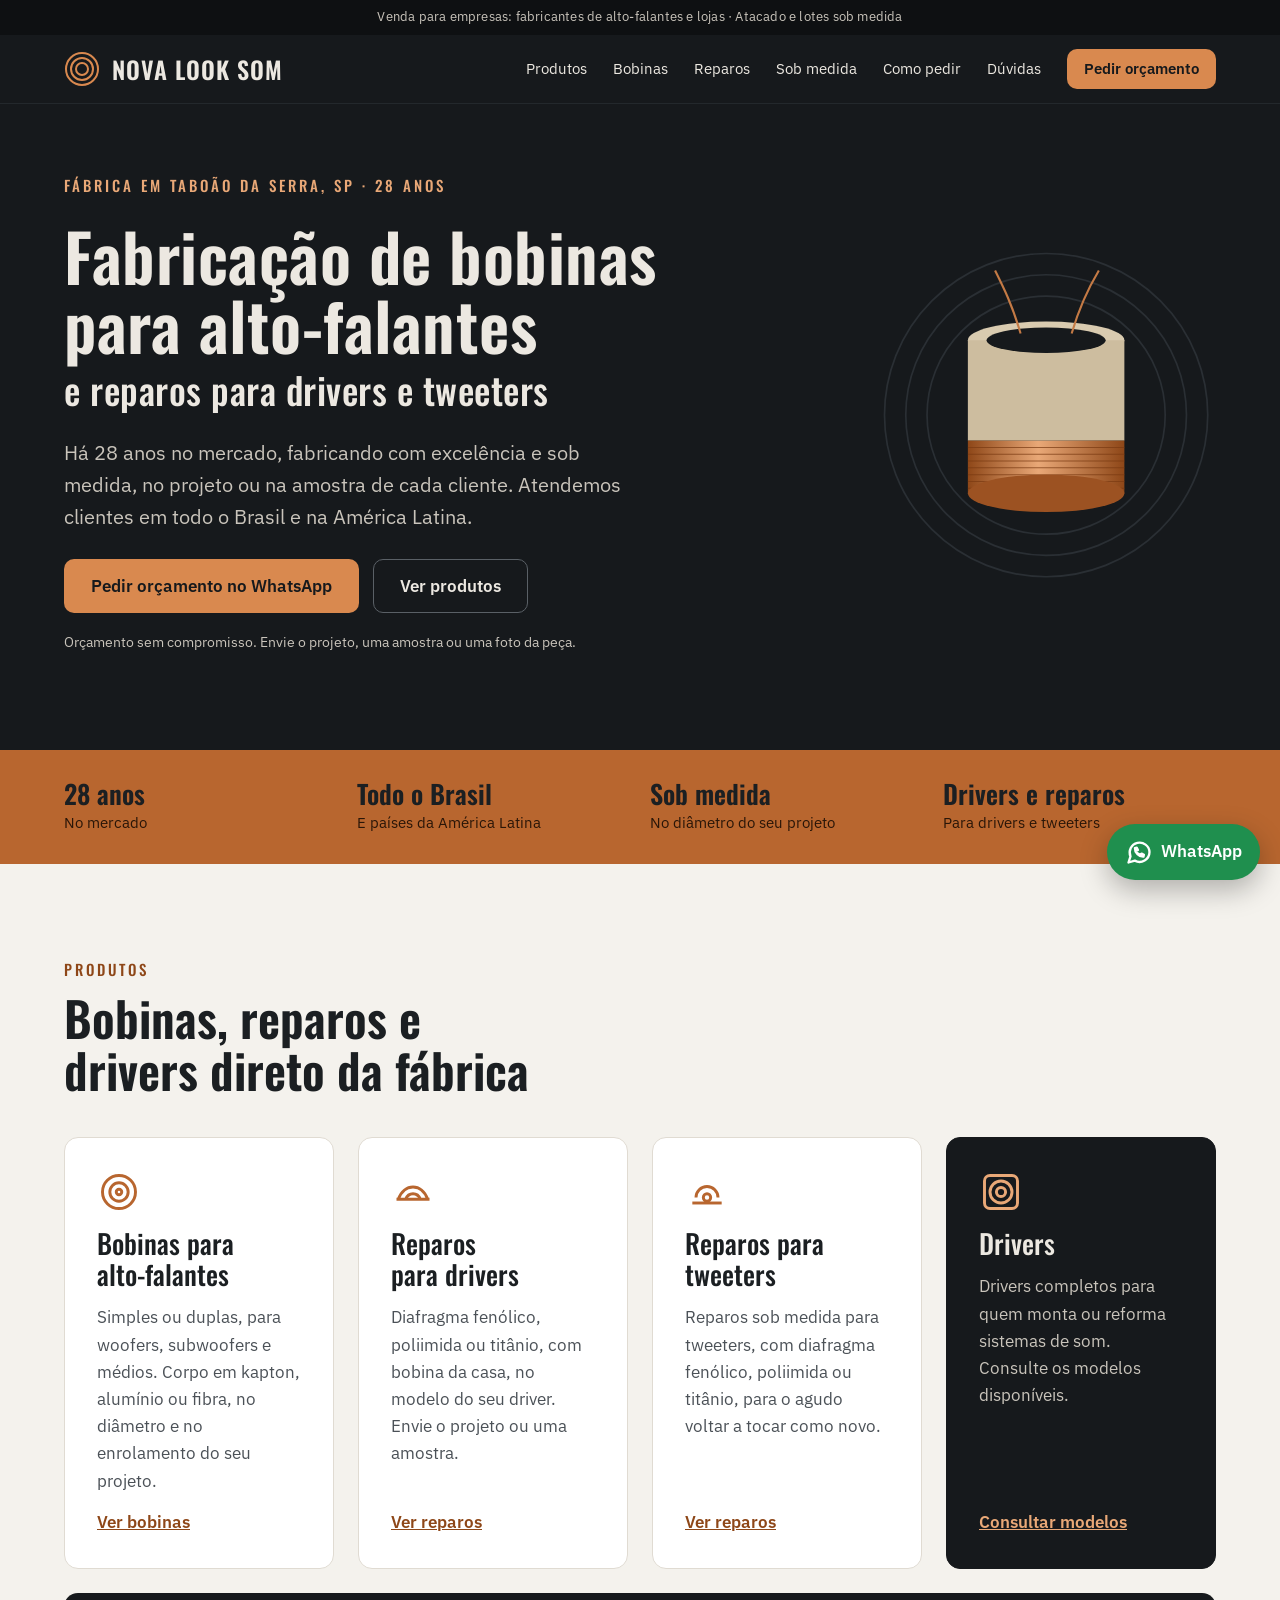
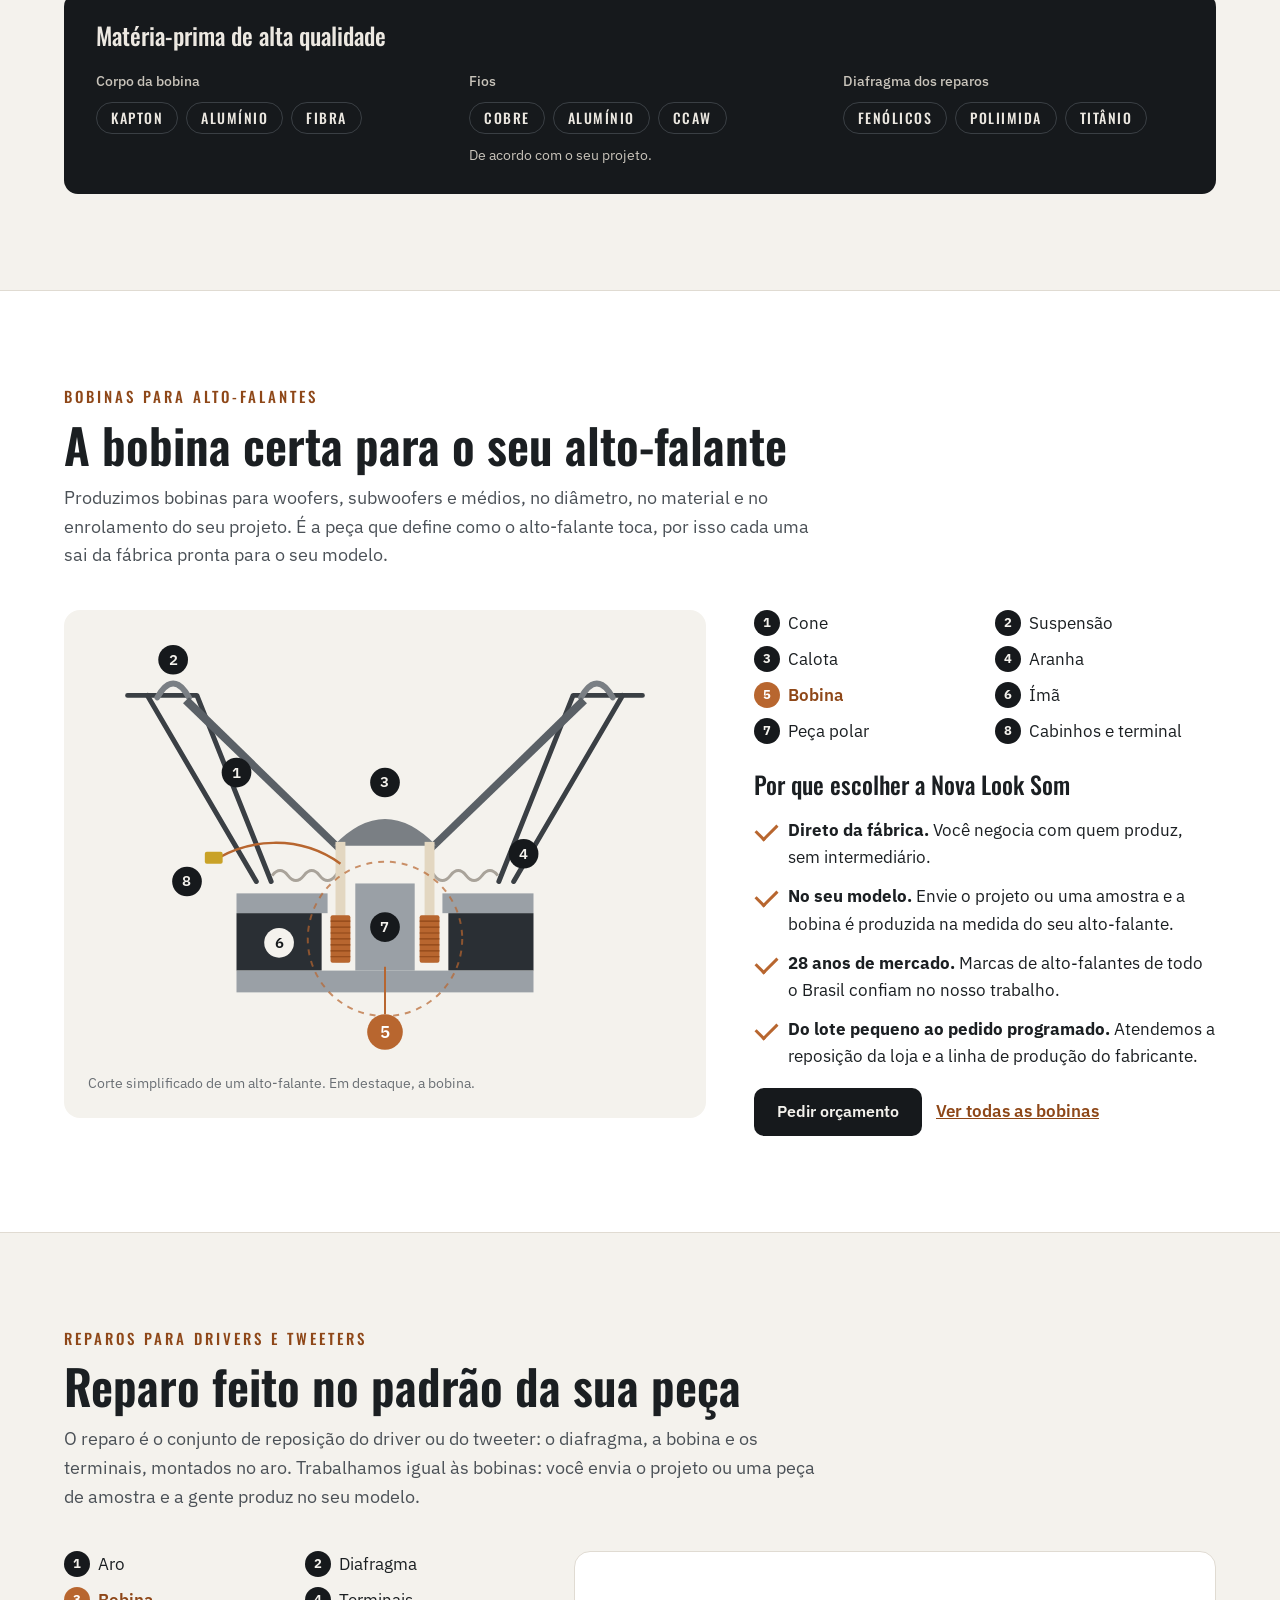
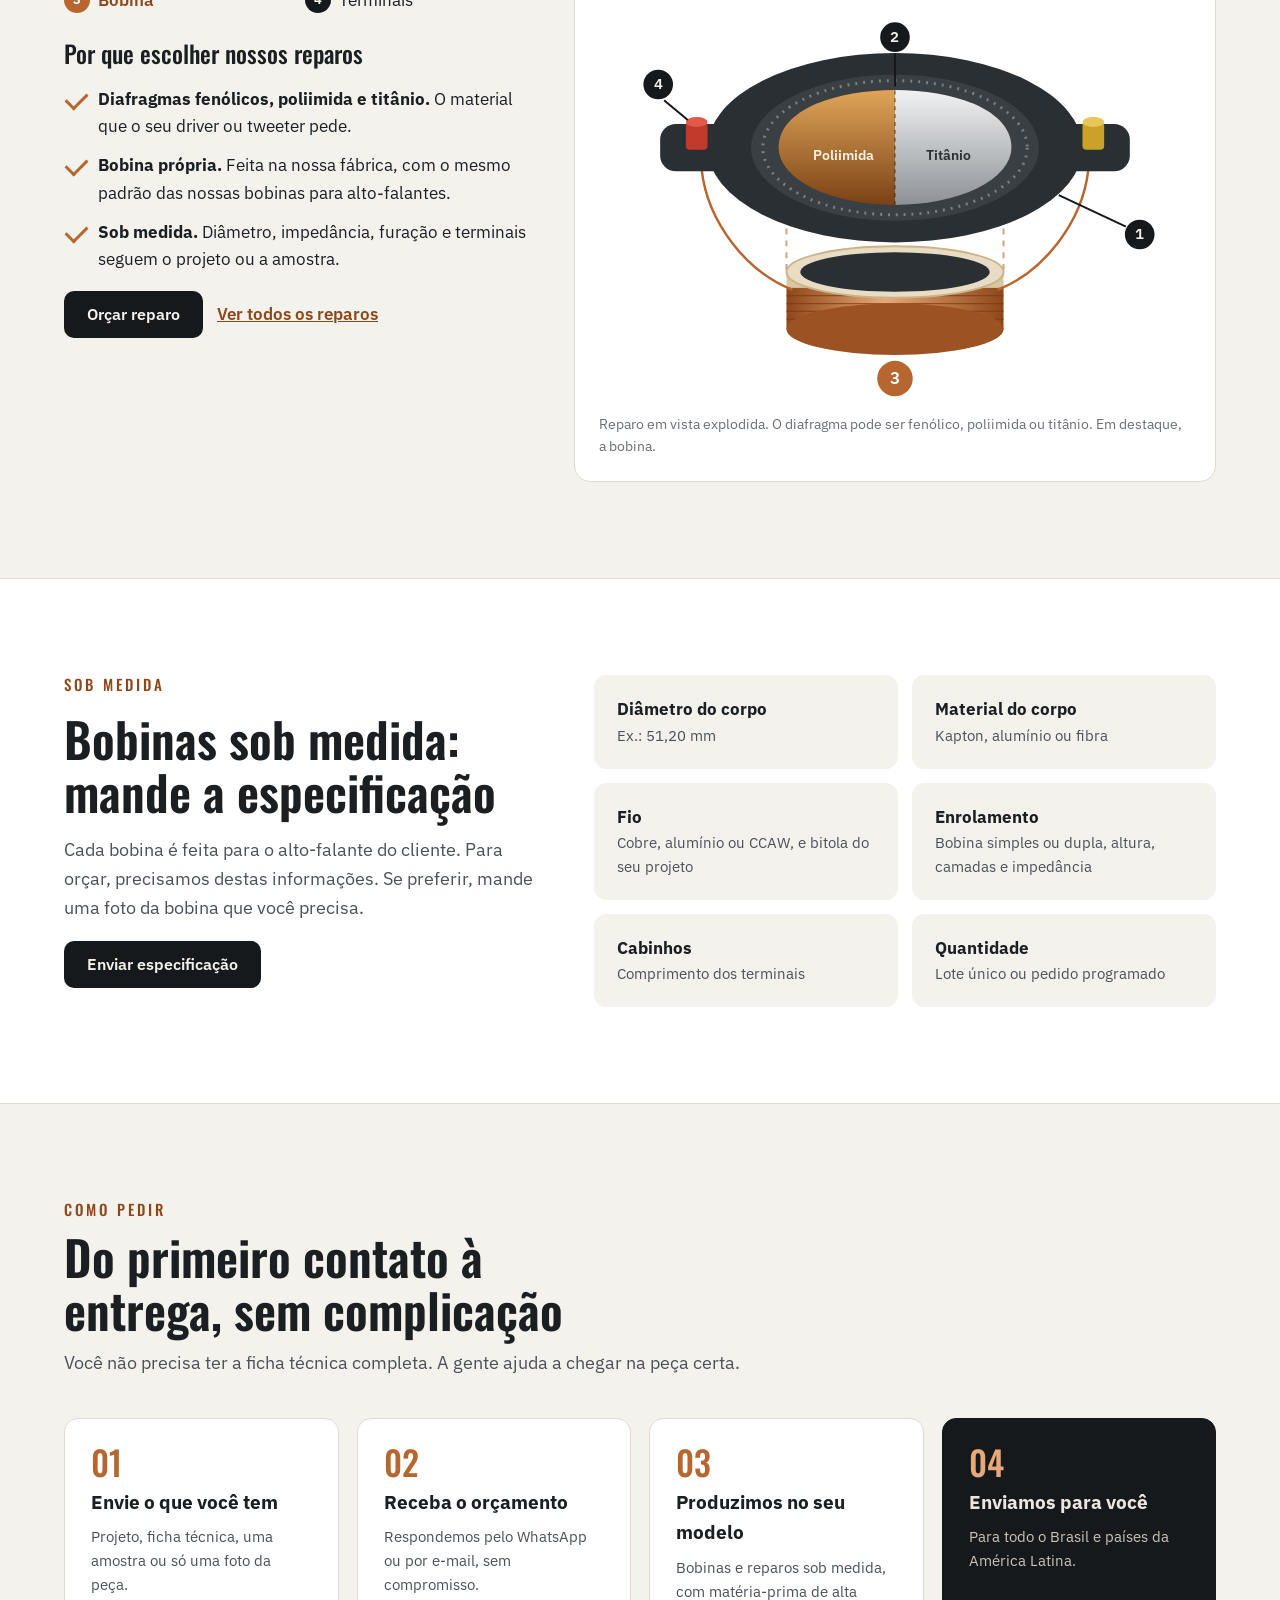
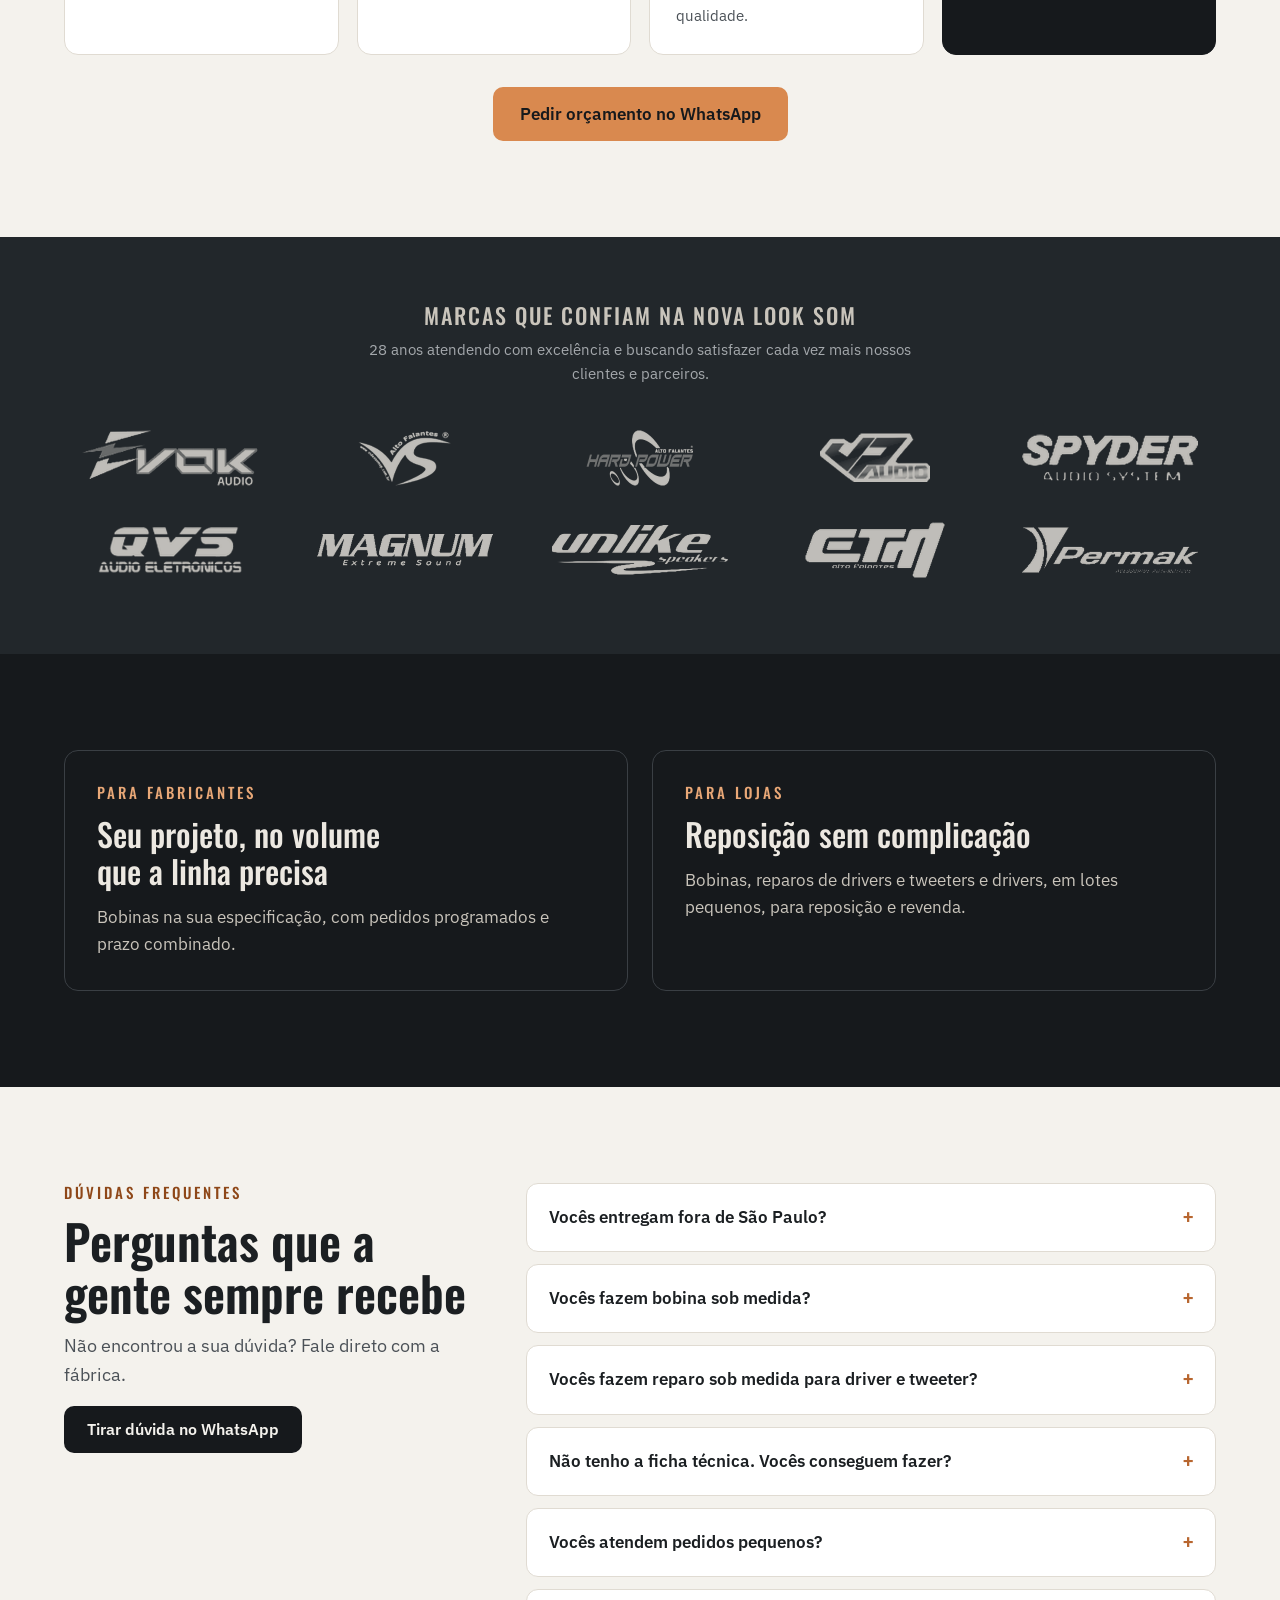
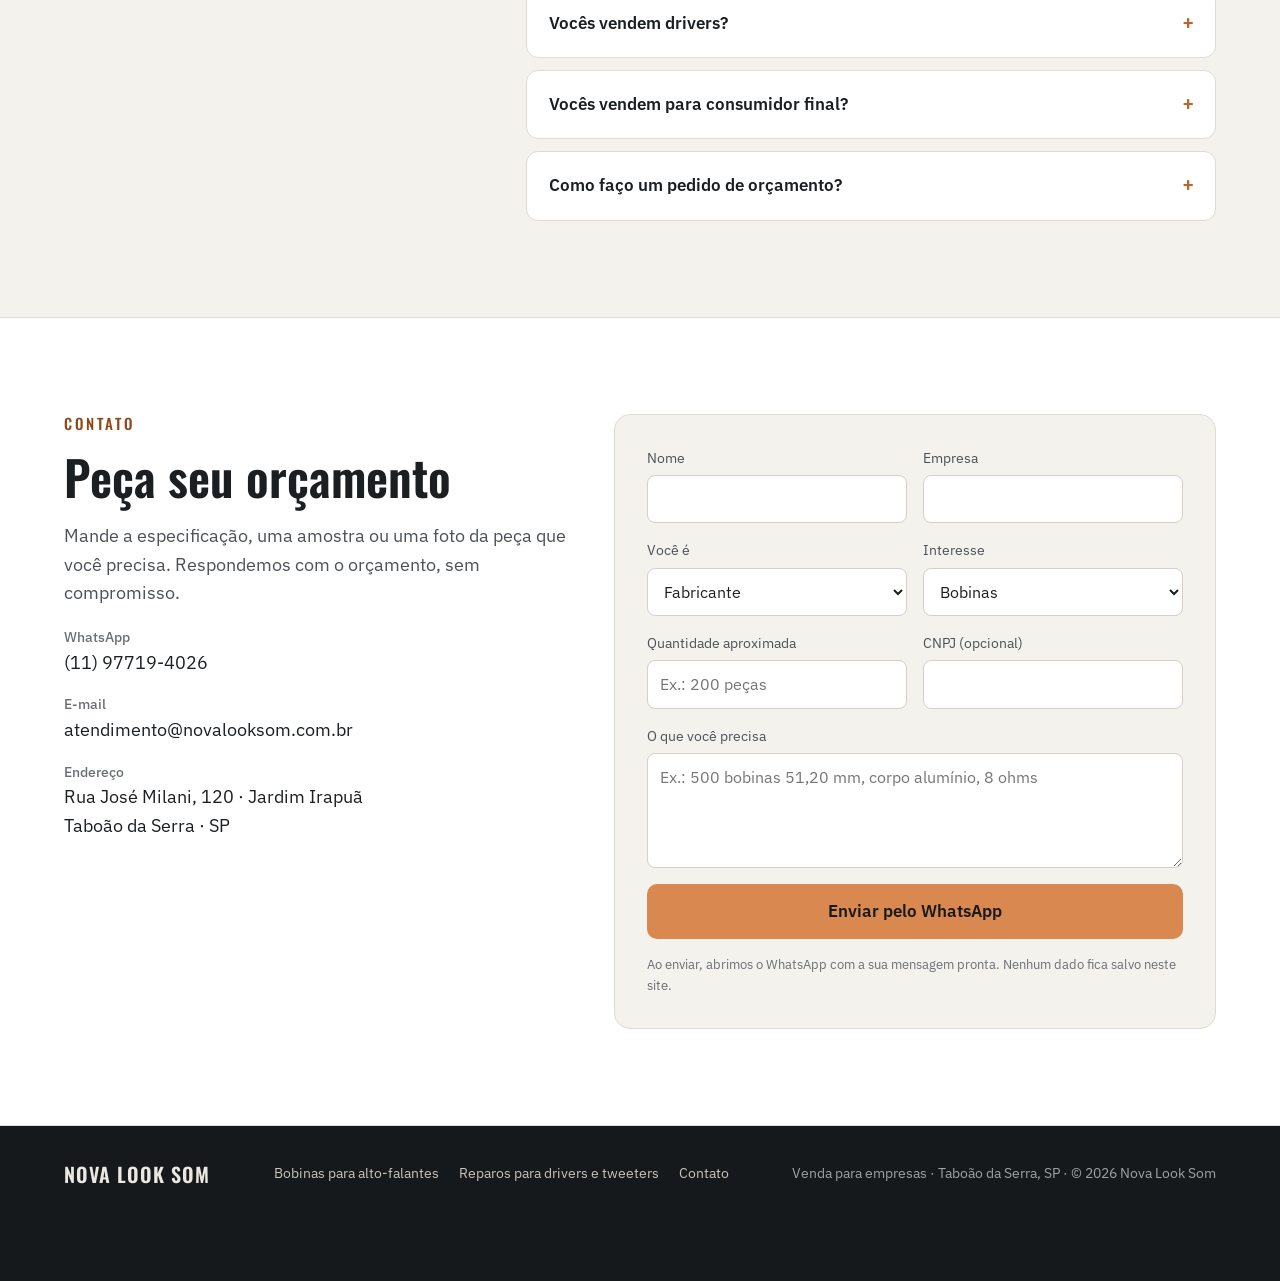
==== index.html @ 96ab33ba "Remove assistências técnicas do público atendido A fábrica vende para fabricantes de alto-falantes e" ====
<!doctype html>
<html lang="pt-BR">
<head>
  <meta charset="utf-8">
  <meta name="viewport" content="width=device-width, initial-scale=1">
  <title>Fábrica de Bobinas para Alto-Falantes e Reparos | Nova Look Som</title>
  <meta name="description" content="Fábrica de bobinas para alto-falantes e reparos para drivers e tweeters. Venda em lote e no atacado para fabricantes e lojas. 28 anos no mercado.">
  <link rel="canonical" href="https://www.novalooksom.com.br/">
  <meta name="theme-color" content="#16191C">

  <!-- Compartilhamento (WhatsApp, Facebook, LinkedIn) -->
  <meta property="og:type" content="website">
  <meta property="og:locale" content="pt_BR">
  <meta property="og:title" content="Fábrica de Bobinas para Alto-Falantes e Reparos | Nova Look Som">
  <meta property="og:description" content="Fábrica de bobinas para alto-falantes e reparos para drivers e tweeters. 28 anos atendendo todo o Brasil e a América Latina.">
  <meta property="og:url" content="https://www.novalooksom.com.br/">

  <link rel="icon" href="favicon.ico" sizes="48x48">
  <link rel="icon" href="assets/img/favicon.svg" type="image/svg+xml">
  <link rel="icon" href="assets/img/favicon-96.png" sizes="96x96" type="image/png">
  <link rel="icon" href="assets/img/favicon-192.png" sizes="192x192" type="image/png">
  <link rel="apple-touch-icon" href="assets/img/apple-touch-icon.png">
  <link rel="preconnect" href="https://fonts.googleapis.com">
  <link rel="preconnect" href="https://fonts.gstatic.com" crossorigin>
  <link rel="stylesheet" href="https://fonts.googleapis.com/css2?family=IBM+Plex+Sans:wght@400;500;600&family=Oswald:wght@500;600&display=swap">
  <link rel="stylesheet" href="assets/css/style.css">

  <!-- Dados da empresa para o Google -->
  <script type="application/ld+json">
  {
    "@context": "https://schema.org",
    "@type": "LocalBusiness",
    "name": "Nova Look Som",
    "description": "Fábrica de bobinas para alto-falantes, reparos para drivers e tweeters e drivers.",
    "url": "https://www.novalooksom.com.br/",
    "logo": "https://www.novalooksom.com.br/assets/img/favicon-512.png",
    "image": "https://www.novalooksom.com.br/assets/img/favicon-512.png",
    "email": "atendimento@novalooksom.com.br",
    "telephone": "+55-11-97719-4026",
    "address": {
      "@type": "PostalAddress",
      "streetAddress": "Rua José Milani, 120 - Jardim Irapuã",
      "addressLocality": "Taboão da Serra",
      "addressRegion": "SP",
      "addressCountry": "BR"
    },
    "areaServed": ["BR", "Latin America"]
  }
  </script>
</head>
<body>

<a class="skip" href="#conteudo">Pular para o conteúdo</a>

<p class="b2b-bar">Venda para empresas<span class="b2b-bar__who">: fabricantes de alto-falantes e lojas</span><span class="b2b-bar__more"> · Atacado e lotes sob medida</span></p>

<header class="topbar">
  <div class="wrap topbar__in">
    <a href="#topo" class="brand" aria-label="Nova Look Som, início">
      <svg width="36" height="36" viewBox="0 0 36 36" aria-hidden="true"><g fill="none" stroke="currentColor" stroke-width="2"><circle cx="18" cy="18" r="16"/><circle cx="18" cy="18" r="11"/><circle cx="18" cy="18" r="6"/></g></svg>
      <span>NOVA LOOK SOM</span>
    </a>
    <button class="menu-btn" aria-expanded="false" aria-controls="menu" aria-label="Abrir menu">
      <svg width="26" height="26" viewBox="0 0 24 24" fill="none" stroke="currentColor" stroke-width="2" stroke-linecap="round" aria-hidden="true"><path d="M4 7h16M4 12h16M4 17h16"/></svg>
    </button>
    <nav id="menu" class="menu" aria-label="Seções do site">
      <a href="#produtos">Produtos</a>
      <a href="bobinas-para-alto-falantes.html">Bobinas</a>
      <a href="reparos-para-drivers-e-tweeters.html">Reparos</a>
      <a href="#sob-medida">Sob medida</a>
      <a href="#como-pedir">Como pedir</a>
      <a href="#perguntas">Dúvidas</a>
      <a href="#contato" class="btn btn--copper btn--sm">Pedir orçamento</a>
    </nav>
  </div>
</header>

<main id="conteudo">

<!-- ===================== TOPO ===================== -->
<section id="topo" class="hero">
  <div class="wrap hero__in">
    <div class="hero__text">
      <p class="eyebrow eyebrow--light">Fábrica em Taboão da Serra, SP · 28 anos</p>
      <h1>Fabricação de bobinas para alto-falantes <span class="h1__sub">e reparos para drivers e tweeters</span></h1>
      <p class="lead">Há 28 anos no mercado, fabricando com excelência e sob medida, no projeto ou na amostra de cada cliente. Atendemos clientes em todo o Brasil e na América Latina.</p>
      <div class="actions">
        <a class="btn btn--copper btn--lg" href="https://wa.me/5511977194026?text=Ol%C3%A1%2C%20vim%20pelo%20site%20e%20gostaria%20de%20um%20or%C3%A7amento." target="_blank" rel="noopener">Pedir orçamento no WhatsApp</a>
        <a class="btn btn--outline btn--lg" href="#produtos">Ver produtos</a>
      </div>
      <p class="hero__note">Orçamento sem compromisso. Envie o projeto, uma amostra ou uma foto da peça.</p>
    </div>
    <div class="hero__art" aria-hidden="true">
      <svg viewBox="0 0 400 400" class="coil-art">
        <defs>
          <linearGradient id="cu" x1="0" x2="1">
            <stop offset="0" stop-color="#8E4718"/><stop offset="0.45" stop-color="#E9A877"/><stop offset="1" stop-color="#8E4718"/>
          </linearGradient>
        </defs>
        <g fill="none" stroke="#2A2F34" stroke-width="2">
          <circle cx="200" cy="200" r="190"/><circle cx="200" cy="200" r="165"/><circle cx="200" cy="200" r="140"/>
        </g>
        <ellipse cx="200" cy="112" rx="92" ry="22" fill="#D9CBB0"/>
        <rect x="108" y="112" width="184" height="118" fill="#CDBD9F"/>
        <rect x="108" y="230" width="184" height="62" fill="url(#cu)"/>
        <g stroke="#7A3A12" stroke-width="1.2" opacity="0.7">
          <path d="M108 238h184M108 246h184M108 254h184M108 262h184M108 270h184M108 278h184M108 286h184"/>
        </g>
        <ellipse cx="200" cy="292" rx="92" ry="22" fill="#9C5222"/>
        <ellipse cx="200" cy="112" rx="70" ry="15" fill="#16191C"/>
        <path d="M170 104 C 160 70, 150 50, 140 30" stroke="#C47A45" stroke-width="2.5" fill="none"/>
        <path d="M230 104 C 240 70, 250 50, 262 30" stroke="#C47A45" stroke-width="2.5" fill="none"/>
      </svg>
    </div>
  </div>
</section>

<!-- ===================== FAIXA ===================== -->
<section class="facts" aria-label="Destaques">
  <div class="wrap facts__in">
    <div><strong>28 anos</strong><span>No mercado</span></div>
    <div><strong>Todo o Brasil</strong><span>E países da América Latina</span></div>
    <div><strong>Sob medida</strong><span>No diâmetro do seu projeto</span></div>
    <div><strong>Drivers e reparos</strong><span>Para drivers e tweeters</span></div>
  </div>
</section>

<!-- ===================== PRODUTOS ===================== -->
<section id="produtos" class="section">
  <div class="wrap">
    <header class="section__head">
      <p class="eyebrow">Produtos</p>
      <h2>Bobinas, reparos e drivers direto da fábrica</h2>
    </header>
    <div class="cards cards--4">
      <article class="card">
        <svg class="card__icon" viewBox="0 0 24 24" aria-hidden="true"><circle cx="12" cy="12" r="9"/><circle cx="12" cy="12" r="5"/><circle cx="12" cy="12" r="1.5"/></svg>
        <h3>Bobinas para alto-falantes</h3>
        <p>Simples ou duplas, para woofers, subwoofers e médios. Corpo em kapton, alumínio ou fibra, no diâmetro e no enrolamento do seu projeto.</p>
        <a class="link-arrow link-arrow--dark" href="bobinas-para-alto-falantes.html">Ver bobinas</a>
      </article>
      <article class="card">
        <svg class="card__icon" viewBox="0 0 24 24" aria-hidden="true"><path d="M4 16c3-9 13-9 16 0"/><path d="M8 16c1.5-4 6.5-4 8 0"/><path d="M3 16h18"/></svg>
        <h3>Reparos para drivers</h3>
        <p>Diafragma fenólico, poliimida ou titânio, com bobina da casa, no modelo do seu driver. Envie o projeto ou uma amostra.</p>
        <a class="link-arrow link-arrow--dark" href="reparos-para-drivers-e-tweeters.html">Ver reparos</a>
      </article>
      <article class="card">
        <svg class="card__icon" viewBox="0 0 24 24" aria-hidden="true"><path d="M6 15a6 6 0 0 1 12 0"/><circle cx="12" cy="15" r="2"/><path d="M4 18h16"/></svg>
        <h3>Reparos para tweeters</h3>
        <p>Reparos sob medida para tweeters, com diafragma fenólico, poliimida ou titânio, para o agudo voltar a tocar como novo.</p>
        <a class="link-arrow link-arrow--dark" href="reparos-para-drivers-e-tweeters.html">Ver reparos</a>
      </article>
      <article class="card card--dark">
        <svg class="card__icon" viewBox="0 0 24 24" aria-hidden="true"><rect x="3" y="3" width="18" height="18" rx="3"/><circle cx="12" cy="12" r="6"/><circle cx="12" cy="12" r="2.5"/></svg>
        <h3>Drivers</h3>
        <p>Drivers completos para quem monta ou reforma sistemas de som. Consulte os modelos disponíveis.</p>
        <a class="link-arrow" href="#contato">Consultar modelos</a>
      </article>
    </div>
    <div class="materials" id="materia-prima">
      <h3 class="materials__title">Matéria-prima de alta qualidade</h3>
      <div class="materials__grid">
        <div>
          <b>Corpo da bobina</b>
          <ul class="chips"><li>Kapton</li><li>Alumínio</li><li>Fibra</li></ul>
        </div>
        <div>
          <b>Fios</b>
          <ul class="chips"><li>Cobre</li><li>Alumínio</li><li>CCAW</li></ul>
          <span>De acordo com o seu projeto.</span>
        </div>
        <div>
          <b>Diafragma dos reparos</b>
          <ul class="chips"><li>Fenólicos</li><li>Poliimida</li><li>Titânio</li></ul>
        </div>
      </div>
    </div>
  </div>
</section>

<!-- ===================== A BOBINA ===================== -->
<section id="bobina" class="section section--white">
  <div class="wrap">
    <header class="section__head">
      <p class="eyebrow">Bobinas para alto-falantes</p>
      <h2>A bobina certa para o seu alto-falante</h2>
      <p class="section__lead">Produzimos bobinas para woofers, subwoofers e médios, no diâmetro, no material e no enrolamento do seu projeto. É a peça que define como o alto-falante toca, por isso cada uma sai da fábrica pronta para o seu modelo.</p>
    </header>
    <div class="split">
      <figure class="cutaway">
        <svg viewBox="0 0 600 430" role="img" aria-label="Corte de um alto-falante com a bobina em destaque, dentro do campo do ímã, presa ao cone e à aranha">
          <g fill="none" stroke="#3A3F44" stroke-width="5" stroke-linejoin="round" stroke-linecap="round">
            <path d="M40 62 L110 62 L185 250"/><path d="M560 62 L490 62 L415 250"/>
            <path d="M60 62 L170 250"/><path d="M540 62 L430 250"/>
          </g>
          <g fill="none" stroke="#7A7F84" stroke-width="6" stroke-linecap="round"><path d="M70 64 Q86 36 102 64"/><path d="M498 64 Q514 36 530 64"/></g>
          <path d="M102 64 L254 212 L254 222 L96 70 Z" fill="#5A6066"/>
          <path d="M498 64 L346 212 L346 222 L504 70 Z" fill="#5A6066"/>
          <path d="M248 214 Q300 160 352 214 Z" fill="#7A7F84"/>
          <g fill="none" stroke="#A9A39A" stroke-width="3"><path d="M186 244 q8 -10 16 0 t16 0 t16 0 t16 0 t4 0"/><path d="M414 244 q-8 -10 -16 0 t-16 0 t-16 0 t-16 0 t-4 0"/></g>
          <rect x="250" y="210" width="10" height="122" fill="#E3D7C1"/><rect x="340" y="210" width="10" height="122" fill="#E3D7C1"/>
          <rect x="245" y="284" width="20" height="48" rx="2" fill="#B8662F"/><rect x="335" y="284" width="20" height="48" rx="2" fill="#B8662F"/>
          <g stroke="#8E4718" stroke-width="1.2"><path d="M245 290h20M245 296h20M245 302h20M245 308h20M245 314h20M245 320h20M245 326h20"/><path d="M335 290h20M335 296h20M335 302h20M335 308h20M335 314h20M335 320h20M335 326h20"/></g>
          <rect x="150" y="262" width="92" height="20" fill="#9AA0A6"/><rect x="358" y="262" width="92" height="20" fill="#9AA0A6"/>
          <rect x="150" y="282" width="86" height="58" fill="#2A2F34"/><rect x="364" y="282" width="86" height="58" fill="#2A2F34"/>
          <rect x="150" y="340" width="300" height="22" fill="#9AA0A6"/>
          <rect x="270" y="252" width="60" height="88" fill="#9AA0A6"/>
          <path d="M255 232 C 210 200, 160 210, 132 226" fill="none" stroke="#B8662F" stroke-width="2.5"/>
          <rect x="118" y="220" width="18" height="12" rx="2" fill="#C9A227"/>
          <circle cx="300" cy="308" r="78" fill="none" stroke="#B8662F" stroke-width="2" stroke-dasharray="6 6" opacity="0.7"/>
          <g font-family="IBM Plex Sans, sans-serif" font-size="15" font-weight="600" text-anchor="middle">
            <circle cx="150" cy="140" r="15" fill="#16191C"/><text x="150" y="145" fill="#F4F2ED">1</text>
            <circle cx="86" cy="26" r="15" fill="#16191C"/><text x="86" y="31" fill="#F4F2ED">2</text>
            <circle cx="300" cy="150" r="15" fill="#16191C"/><text x="300" y="155" fill="#F4F2ED">3</text>
            <circle cx="440" cy="222" r="15" fill="#16191C"/><text x="440" y="227" fill="#F4F2ED">4</text>
            <circle cx="300" cy="402" r="18" fill="#B8662F"/><text x="300" y="408" fill="#FFFFFF" font-size="17">5</text>
            <circle cx="193" cy="312" r="15" fill="#F4F2ED"/><text x="193" y="317" fill="#16191C">6</text>
            <circle cx="300" cy="296" r="15" fill="#16191C"/><text x="300" y="301" fill="#F4F2ED">7</text>
            <circle cx="100" cy="250" r="15" fill="#16191C"/><text x="100" y="255" fill="#F4F2ED">8</text>
          </g>
          <path d="M300 384 L300 336" stroke="#B8662F" stroke-width="2"/>
        </svg>
        <figcaption>Corte simplificado de um alto-falante. Em destaque, a bobina.</figcaption>
      </figure>
      <div class="split__text">
        <ol class="parts">
          <li><b>1</b> Cone</li>
          <li><b>2</b> Suspensão</li>
          <li><b>3</b> Calota</li>
          <li><b>4</b> Aranha</li>
          <li class="parts__hl"><b>5</b> Bobina</li>
          <li><b>6</b> Ímã</li>
          <li><b>7</b> Peça polar</li>
          <li><b>8</b> Cabinhos e terminal</li>
        </ol>
        <h3 class="h-sub">Por que escolher a Nova Look Som</h3>
        <ul class="checks">
          <li><b>Direto da fábrica.</b> Você negocia com quem produz, sem intermediário.</li>
          <li><b>No seu modelo.</b> Envie o projeto ou uma amostra e a bobina é produzida na medida do seu alto-falante.</li>
          <li><b>28 anos de mercado.</b> Marcas de alto-falantes de todo o Brasil confiam no nosso trabalho.</li>
          <li><b>Do lote pequeno ao pedido programado.</b> Atendemos a reposição da loja e a linha de produção do fabricante.</li>
        </ul>
        <div class="actions">
          <a class="btn btn--dark" href="#contato">Pedir orçamento</a>
          <a class="link-arrow link-arrow--dark link-arrow--inline" href="bobinas-para-alto-falantes.html">Ver todas as bobinas</a>
        </div>
      </div>
    </div>
  </div>
</section>

<!-- ===================== REPAROS ===================== -->
<section id="reparos" class="section">
  <div class="wrap">
    <header class="section__head">
      <p class="eyebrow">Reparos para drivers e tweeters</p>
      <h2>Reparo feito no padrão da sua peça</h2>
      <p class="section__lead">O reparo é o conjunto de reposição do driver ou do tweeter: o diafragma, a bobina e os terminais, montados no aro. Trabalhamos igual às bobinas: você envia o projeto ou uma peça de amostra e a gente produz no seu modelo.</p>
    </header>
    <div class="split">
      <div class="split__text">
        <ol class="parts">
          <li><b>1</b> Aro</li>
          <li><b>2</b> Diafragma</li>
          <li class="parts__hl"><b>3</b> Bobina</li>
          <li><b>4</b> Terminais</li>
        </ol>
        <h3 class="h-sub">Por que escolher nossos reparos</h3>
        <ul class="checks">
          <li><b>Diafragmas fenólicos, poliimida e titânio.</b> O material que o seu driver ou tweeter pede.</li>
          <li><b>Bobina própria.</b> Feita na nossa fábrica, com o mesmo padrão das nossas bobinas para alto-falantes.</li>
          <li><b>Sob medida.</b> Diâmetro, impedância, furação e terminais seguem o projeto ou a amostra.</li>
        </ul>
        <div class="actions">
          <a class="btn btn--dark" href="#contato">Orçar reparo</a>
          <a class="link-arrow link-arrow--dark link-arrow--inline" href="reparos-para-drivers-e-tweeters.html">Ver todos os reparos</a>
        </div>
      </div>
      <figure class="cutaway">
        <svg viewBox="0 0 600 430" role="img" aria-label="Reparo de driver em vista explodida: aro com terminais, diafragma em poliimida ou titânio e a bobina que vai embaixo">
          <defs>
            <linearGradient id="kap" x1="0" y1="0" x2="0" y2="1"><stop offset="0" stop-color="#E0A55A"/><stop offset="1" stop-color="#7A4215"/></linearGradient>
            <linearGradient id="tit" x1="0" y1="0" x2="0" y2="1"><stop offset="0" stop-color="#F1F2F3"/><stop offset="1" stop-color="#8C9196"/></linearGradient>
            <linearGradient id="cu2" x1="0" x2="1"><stop offset="0" stop-color="#8E4718"/><stop offset="0.45" stop-color="#E9A877"/><stop offset="1" stop-color="#8E4718"/></linearGradient>
            <clipPath id="esq"><rect x="0" y="0" width="300" height="430"/></clipPath>
            <clipPath id="dir"><rect x="300" y="0" width="300" height="430"/></clipPath>
          </defs>
          <!-- guias de montagem -->
          <g stroke="#B8662F" stroke-width="2" stroke-dasharray="6 6" opacity="0.6"><path d="M190 196 V300"/><path d="M410 196 V300"/></g>
          <!-- bobina (embaixo) -->
          <rect x="190" y="300" width="220" height="16" fill="#D9C7A0"/>
          <rect x="190" y="316" width="220" height="42" fill="url(#cu2)"/>
          <g stroke="#7A3A12" stroke-width="1.2" opacity="0.7"><path d="M190 324h220M190 332h220M190 340h220M190 348h220"/></g>
          <ellipse cx="300" cy="358" rx="110" ry="26" fill="#9C5222"/>
          <ellipse cx="300" cy="300" rx="110" ry="26" fill="#E8DCC4" stroke="#C9B48A" stroke-width="2"/>
          <ellipse cx="300" cy="300" rx="96" ry="20" fill="#2A2F34"/>
          <!-- cabinhos ate os terminais -->
          <path d="M196 318 C150 300, 110 250, 104 196" fill="none" stroke="#B8662F" stroke-width="2.5"/>
          <path d="M404 318 C450 300, 490 250, 496 196" fill="none" stroke="#B8662F" stroke-width="2.5"/>
          <!-- aro com orelhas -->
          <rect x="62" y="150" width="96" height="48" rx="16" fill="#2A2F34"/>
          <rect x="442" y="150" width="96" height="48" rx="16" fill="#2A2F34"/>
          <ellipse cx="300" cy="174" rx="190" ry="96" fill="#2A2F34"/>
          <ellipse cx="300" cy="174" rx="146" ry="74" fill="#3A3F44"/>
          <ellipse cx="300" cy="174" rx="134" ry="68" fill="none" stroke="#7A7F84" stroke-width="3" stroke-dasharray="2 6"/>
          <!-- terminais -->
          <rect x="88" y="148" width="22" height="28" rx="4" fill="#C0392B"/><ellipse cx="99" cy="148" rx="11" ry="5" fill="#E05A4A"/>
          <rect x="490" y="148" width="22" height="28" rx="4" fill="#C9A227"/><ellipse cx="501" cy="148" rx="11" ry="5" fill="#E8C75A"/>
          <!-- diafragma: metade poliimida, metade titanio -->
          <g clip-path="url(#esq)"><path d="M182 174 C182 96, 418 96, 418 174 A118 58 0 0 1 182 174 Z" fill="url(#kap)"/></g>
          <g clip-path="url(#dir)"><path d="M182 174 C182 96, 418 96, 418 174 A118 58 0 0 1 182 174 Z" fill="url(#tit)"/></g>
          <path d="M300 116 V232" stroke="#16191C" stroke-width="1.5" stroke-dasharray="4 4" opacity="0.5"/>
          <g font-family="IBM Plex Sans, sans-serif" font-size="14" font-weight="600" text-anchor="middle">
            <text x="248" y="186" fill="#FFF4E6">Poliimida</text>
            <text x="354" y="186" fill="#2A2F34">Titânio</text>
          </g>
          <g font-family="IBM Plex Sans, sans-serif" font-size="15" font-weight="600" text-anchor="middle">
            <circle cx="300" cy="62" r="15" fill="#16191C"/><text x="300" y="67" fill="#F4F2ED">2</text>
            <circle cx="548" cy="262" r="15" fill="#16191C"/><text x="548" y="267" fill="#F4F2ED">1</text>
            <circle cx="60" cy="110" r="15" fill="#16191C"/><text x="60" y="115" fill="#F4F2ED">4</text>
            <circle cx="300" cy="408" r="18" fill="#B8662F"/><text x="300" y="414" fill="#FFFFFF" font-size="17">3</text>
          </g>
          <path d="M300 78 V112" stroke="#16191C" stroke-width="2"/>
          <path d="M534 254 L466 222" stroke="#16191C" stroke-width="2"/>
          <path d="M66 126 L90 146" stroke="#16191C" stroke-width="2"/>
        </svg>
        <figcaption>Reparo em vista explodida. O diafragma pode ser fenólico, poliimida ou titânio. Em destaque, a bobina.</figcaption>
      </figure>
    </div>
  </div>
</section>

<!-- ===================== SOB MEDIDA ===================== -->
<section id="sob-medida" class="section section--white">
  <div class="wrap split split--top">
    <div class="split__text">
      <p class="eyebrow">Sob medida</p>
      <h2>Bobinas sob medida: mande a especificação</h2>
      <p class="section__lead">Cada bobina é feita para o alto-falante do cliente. Para orçar, precisamos destas informações. Se preferir, mande uma foto da bobina que você precisa.</p>
      <a class="btn btn--dark" href="#contato">Enviar especificação</a>
    </div>
    <div class="specs">
      <div><b>Diâmetro do corpo</b><span>Ex.: 51,20 mm</span></div>
      <div><b>Material do corpo</b><span>Kapton, alumínio ou fibra</span></div>
      <div><b>Fio</b><span>Cobre, alumínio ou CCAW, e bitola do seu projeto</span></div>
      <div><b>Enrolamento</b><span>Bobina simples ou dupla, altura, camadas e impedância</span></div>
      <div><b>Cabinhos</b><span>Comprimento dos terminais</span></div>
      <div><b>Quantidade</b><span>Lote único ou pedido programado</span></div>
    </div>
  </div>
</section>

<!-- ===================== COMO PEDIR ===================== -->
<section id="como-pedir" class="section">
  <div class="wrap">
    <header class="section__head">
      <p class="eyebrow">Como pedir</p>
      <h2>Do primeiro contato à entrega, sem complicação</h2>
      <p class="section__lead">Você não precisa ter a ficha técnica completa. A gente ajuda a chegar na peça certa.</p>
    </header>
    <ol class="steps">
      <li><span class="steps__n">01</span><b>Envie o que você tem</b><span>Projeto, ficha técnica, uma amostra ou só uma foto da peça.</span></li>
      <li><span class="steps__n">02</span><b>Receba o orçamento</b><span>Respondemos pelo WhatsApp ou por e-mail, sem compromisso.</span></li>
      <li><span class="steps__n">03</span><b>Produzimos no seu modelo</b><span>Bobinas e reparos sob medida, com matéria-prima de alta qualidade.</span></li>
      <li class="steps__hl"><span class="steps__n">04</span><b>Enviamos para você</b><span>Para todo o Brasil e países da América Latina.</span></li>
    </ol>
    <div class="steps__cta">
      <a class="btn btn--copper btn--lg" href="https://wa.me/5511977194026?text=Ol%C3%A1%2C%20vim%20pelo%20site%20e%20gostaria%20de%20um%20or%C3%A7amento." target="_blank" rel="noopener">Pedir orçamento no WhatsApp</a>
    </div>
  </div>
</section>

<!-- ===================== CLIENTES ===================== -->
<section class="clients" aria-labelledby="clientes-titulo">
  <div class="wrap">
    <h2 id="clientes-titulo" class="clients__title">Marcas que confiam na Nova Look Som</h2>
    <p class="clients__lead">28 anos atendendo com excelência e buscando satisfazer cada vez mais nossos clientes e parceiros.</p>
    <ul class="clients__grid">
      <li><img src="assets/img/clientes/evok-audio.png" alt="Evok Audio" width="200" height="80" loading="lazy"></li>
      <li><img src="assets/img/clientes/vs-alto-falantes.png" alt="VS Alto Falantes" width="200" height="80" loading="lazy"></li>
      <li><img src="assets/img/clientes/hard-power.png" alt="Hard Power Alto Falantes" width="200" height="80" loading="lazy"></li>
      <li><img src="assets/img/clientes/jp-audio.png" alt="JP Audio" width="200" height="80" loading="lazy"></li>
      <li><img src="assets/img/clientes/spyder-audio-system.png" alt="Spyder Audio System" width="200" height="80" loading="lazy"></li>
      <li><img src="assets/img/clientes/qvs-audio.png" alt="QVS Áudio Eletrônicos" width="200" height="80" loading="lazy"></li>
      <li><img src="assets/img/clientes/magnum-extreme-sound.png" alt="Magnum Extreme Sound" width="200" height="80" loading="lazy"></li>
      <li><img src="assets/img/clientes/unlike-speakers.png" alt="Unlike Speakers" width="200" height="80" loading="lazy"></li>
      <li><img src="assets/img/clientes/etm-alto-falantes.png" alt="ETM Alto Falantes" width="200" height="80" loading="lazy"></li>
      <li><img src="assets/img/clientes/permak.png" alt="Permak Acessórios Automotivos" width="200" height="80" loading="lazy"></li>
    </ul>
  </div>
</section>

<!-- ===================== PARA QUEM ===================== -->
<section class="section section--dark" aria-label="Para quem">
  <div class="wrap cards cards--2">
    <div class="card card--line">
      <p class="eyebrow eyebrow--light">Para fabricantes</p>
      <h3>Seu projeto, no volume que a linha precisa</h3>
      <p>Bobinas na sua especificação, com pedidos programados e prazo combinado.</p>
    </div>
    <div class="card card--line">
      <p class="eyebrow eyebrow--light">Para lojas</p>
      <h3>Reposição sem complicação</h3>
      <p>Bobinas, reparos de drivers e tweeters e drivers, em lotes pequenos, para reposição e revenda.</p>
    </div>
  </div>
</section>

<!-- ===================== PERGUNTAS ===================== -->
<section id="perguntas" class="section">
  <div class="wrap faq">
    <header class="section__head faq__head">
      <p class="eyebrow">Dúvidas frequentes</p>
      <h2>Perguntas que a gente sempre recebe</h2>
      <p class="section__lead">Não encontrou a sua dúvida? Fale direto com a fábrica.</p>
      <a class="btn btn--dark" href="https://wa.me/5511977194026?text=Ol%C3%A1%2C%20vim%20pelo%20site%20e%20tenho%20uma%20d%C3%BAvida." target="_blank" rel="noopener">Tirar dúvida no WhatsApp</a>
    </header>
    <div class="faq__list">
      <details>
        <summary>Vocês entregam fora de São Paulo?</summary>
        <p>Sim. Atendemos clientes em todos os estados do Brasil e em alguns países da América Latina.</p>
      </details>
      <details>
        <summary>Vocês fazem bobina sob medida?</summary>
        <p>Sim, é o nosso trabalho principal. Envie o diâmetro, o material do corpo, o fio e a bitola, os dados do enrolamento e a quantidade. Se não tiver tudo, mande uma foto da bobina e a gente ajuda.</p>
      </details>
      <details>
        <summary>Vocês fazem reparo sob medida para driver e tweeter?</summary>
        <p>Sim. Fazemos reparos com diafragma fenólico, poliimida ou titânio, no modelo da sua peça. Envie o projeto ou uma amostra, a impedância e a quantidade.</p>
      </details>
      <details>
        <summary>Não tenho a ficha técnica. Vocês conseguem fazer?</summary>
        <p>Sim. Envie uma amostra ou uma foto da peça e a gente ajuda a chegar no modelo certo.</p>
      </details>
      <details>
        <summary>Vocês atendem pedidos pequenos?</summary>
        <p>Sim. Atendemos desde lotes pequenos, para a reposição de lojas, até pedidos programados para fabricantes.</p>
      </details>
      <details>
        <summary>Vocês vendem drivers?</summary>
        <p>Sim. Fale com a gente para consultar os modelos disponíveis.</p>
      </details>
      <details>
        <summary>Vocês vendem para consumidor final?</summary>
        <p>Não. A Nova Look Som vende para empresas: fabricantes de alto-falantes e lojas. Se você precisa consertar o seu som, procure uma loja de som da sua região.</p>
      </details>
      <details>
        <summary>Como faço um pedido de orçamento?</summary>
        <p>Pelo WhatsApp (11) 97719-4026, pelo e-mail atendimento@novalooksom.com.br ou pelo formulário abaixo.</p>
      </details>
    </div>
  </div>
</section>

<!-- ===================== CONTATO ===================== -->
<section id="contato" class="section section--white">
  <div class="wrap split split--top">
    <div class="split__text">
      <p class="eyebrow">Contato</p>
      <h2>Peça seu orçamento</h2>
      <p class="section__lead">Mande a especificação, uma amostra ou uma foto da peça que você precisa. Respondemos com o orçamento, sem compromisso.</p>
      <ul class="contact">
        <li><b>WhatsApp</b><a href="https://wa.me/5511977194026" target="_blank" rel="noopener">(11) 97719-4026</a></li>
        <li><b>E-mail</b><a href="mailto:atendimento@novalooksom.com.br">atendimento@novalooksom.com.br</a></li>
        <li><b>Endereço</b><a href="https://www.google.com/maps/search/?api=1&amp;query=Rua+Jos%C3%A9+Milani%2C+120+-+Jardim+Irapu%C3%A3%2C+Tabo%C3%A3o+da+Serra+-+SP" target="_blank" rel="noopener">Rua José Milani, 120 · Jardim Irapuã<br>Taboão da Serra · SP</a></li>
      </ul>
    </div>
    <form id="orcamento" class="form" novalidate>
      <div class="form__grid">
        <label>Nome<input id="f-nome" name="nome" type="text" autocomplete="name" required></label>
        <label>Empresa<input id="f-empresa" name="empresa" type="text" autocomplete="organization"></label>
        <label>Você é
          <select id="f-tipo" name="tipo">
            <option>Fabricante</option><option>Loja</option><option>Outro</option>
          </select>
        </label>
        <label>Interesse
          <select id="f-interesse" name="interesse">
            <option>Bobinas</option><option>Reparos para drivers</option><option>Reparos para tweeters</option><option>Drivers</option>
          </select>
        </label>
        <label>Quantidade aproximada<input id="f-qtd" name="quantidade" type="text" placeholder="Ex.: 200 peças"></label>
        <label>CNPJ (opcional)<input id="f-cnpj" name="cnpj" type="text" inputmode="numeric"></label>
      </div>
      <label>O que você precisa
        <textarea id="f-msg" name="mensagem" rows="4" placeholder="Ex.: 500 bobinas 51,20 mm, corpo alumínio, 8 ohms" required></textarea>
      </label>
      <p class="form__err" id="f-err" role="alert" hidden>Preencha seu nome e o que você precisa.</p>
      <button type="submit" class="btn btn--copper btn--lg">Enviar pelo WhatsApp</button>
      <p class="form__note">Ao enviar, abrimos o WhatsApp com a sua mensagem pronta. Nenhum dado fica salvo neste site.</p>
    </form>
  </div>
</section>

</main>

<footer class="footer">
  <div class="wrap footer__in">
    <span class="footer__brand">NOVA LOOK SOM</span>
    <nav class="footer__nav" aria-label="Páginas do site">
      <a href="bobinas-para-alto-falantes.html">Bobinas para alto-falantes</a>
      <a href="reparos-para-drivers-e-tweeters.html">Reparos para drivers e tweeters</a>
      <a href="#contato">Contato</a>
    </nav>
    <span>Venda para empresas · Taboão da Serra, SP · © <span id="ano">2026</span> Nova Look Som</span>
  </div>
</footer>

<a class="wa-float" href="https://wa.me/5511977194026?text=Ol%C3%A1%2C%20vim%20pelo%20site." target="_blank" rel="noopener" aria-label="Conversar no WhatsApp">
  <svg width="28" height="28" viewBox="0 0 24 24" fill="none" stroke="currentColor" stroke-width="2" stroke-linecap="round" stroke-linejoin="round" aria-hidden="true"><path d="M21 12a8.5 8.5 0 0 1-12.6 7.4L3 21l1.7-5.2A8.5 8.5 0 1 1 21 12z"/><path d="M9 10.5c.5 2 2 3.5 4 4l1.2-1.1 2 1-.4 1.6c-3.7.2-7.5-3.5-7.3-7.3l1.6-.4 1 2z"/></svg>
  <span>WhatsApp</span>
</a>

<script src="assets/js/main.js"></script>
</body>
</html>
---- assets/css/style.css ----
/* =========================================================
   Nova Look Som — site institucional
   Cores: grafite + cobre (mesma identidade dos sistemas)
   ========================================================= */
:root {
  --graphite: #16191C;
  --graphite-2: #22272B;
  --line-dark: #3A3F44;
  --ground: #F4F2ED;
  --white: #FFFFFF;
  --ink: #1B1F22;
  --ink-2: #4B5157;
  --ink-3: #6A6F74;
  --line: #E0DBD2;
  --copper: #B8662F;
  --copper-light: #E9A877;
  --copper-dark: #8E4718;
  --on-dark: #ECE8E1;
  --on-dark-2: #C9C4BB;
  --display: "Oswald", "Arial Narrow", sans-serif;
  --body: "IBM Plex Sans", "Segoe UI", system-ui, sans-serif;
  --radius: 14px;
}

* { box-sizing: border-box; }
html { scroll-behavior: smooth; scroll-padding-top: 80px; }
@media (prefers-reduced-motion: reduce) { html { scroll-behavior: auto; } }
body { margin: 0; background: var(--ground); color: var(--ink); font: 17px/1.6 var(--body); }
img, svg { max-width: 100%; }
a { color: var(--copper-dark); }
a:hover { color: #6B320F; }
h1, h2, h3 { margin: 0; text-wrap: balance; }
p { margin: 0; }
:focus-visible { outline: 3px solid var(--copper-light); outline-offset: 2px; }

.wrap { max-width: 1200px; margin: 0 auto; padding-inline: 24px; }
.skip { position: absolute; left: -9999px; top: 8px; background: var(--white); padding: 8px 12px; border-radius: 8px; z-index: 100; }
.skip:focus { left: 8px; }

/* ---------- botões ---------- */
.btn { display: inline-flex; align-items: center; justify-content: center; gap: 8px; text-decoration: none; font-weight: 600; border-radius: 10px; padding: 13px 22px; border: 1px solid transparent; cursor: pointer; font: 600 16px/1.2 var(--body); transition: filter .15s, background .15s; }
.btn--sm { padding: 10px 16px; font-size: 15px; }
.btn--lg { padding: 16px 26px; font-size: 17px; }
.btn--copper { background: #D9894F; color: var(--graphite); }
.btn--copper:hover { filter: brightness(1.07); color: var(--graphite); }
.btn--outline { border-color: #5A6066; color: var(--on-dark); }
.btn--outline:hover { background: rgba(255,255,255,.06); color: var(--on-dark); }
.btn--dark { background: var(--graphite); color: var(--ground); align-self: flex-start; }
.btn--dark:hover { background: #000; color: var(--ground); }

/* ---------- faixa B2B ---------- */
.b2b-bar { margin: 0; background: #0E1012; color: var(--on-dark-2); font-size: 13px; text-align: center; padding: 7px 16px; letter-spacing: .2px; }

/* ---------- topo ---------- */
.topbar { background: var(--graphite); color: var(--on-dark); position: sticky; top: 0; z-index: 20; border-bottom: 1px solid #23282C; }
.topbar__in { display: flex; align-items: center; justify-content: space-between; gap: 16px; min-height: 68px; }
.brand { display: flex; align-items: center; gap: 12px; color: var(--on-dark); text-decoration: none; }
.brand svg { color: #D9894F; flex: none; }
.brand span { font: 600 24px/1 var(--display); letter-spacing: 1px; }
.brand:hover { color: var(--on-dark); }
.menu { display: flex; align-items: center; gap: 26px; font-size: 15px; }
.menu a:not(.btn) { color: var(--on-dark); text-decoration: none; padding: 10px 0; }
.menu a:not(.btn):hover, .menu a[aria-current="page"] { color: var(--copper-light); }
.brand span, .menu a { white-space: nowrap; }
@media (min-width: 861px) and (max-width: 1100px) {
  .menu { gap: 16px; font-size: 14px; }
  .brand span { font-size: 20px; }
  .brand svg { width: 30px; height: 30px; }
}
.menu-btn { display: none; background: none; border: 0; color: var(--on-dark); padding: 8px; cursor: pointer; }

/* ---------- hero ---------- */
.hero { background: var(--graphite); color: var(--on-dark); padding-block: 72px 96px; overflow: hidden; }
.hero__in { display: flex; flex-wrap: wrap; align-items: center; gap: 56px; }
.hero__text { flex: 999 1 520px; min-width: 0; display: flex; flex-direction: column; gap: 26px; }
.hero h1 { font: 600 clamp(36px, 5.2vw, 66px)/1.04 var(--display); letter-spacing: .5px; }
.h1__sub { display: block; margin-top: 10px; font-size: .56em; font-weight: 500; line-height: 1.15; }
.lead { font-size: 20px; color: var(--on-dark-2); max-width: 580px; }
.actions { display: flex; flex-wrap: wrap; gap: 14px; }
.hero__note { font-size: 14px; color: var(--on-dark-2); margin-top: -8px; }
.hero__art { flex: 1 1 340px; min-width: 0; display: flex; justify-content: center; }
.coil-art { width: 380px; max-width: 100%; height: auto; }

.hero--page { padding-block: 48px 72px; }
.crumbs { font-size: 14px; color: var(--on-dark-2); }
.crumbs a { color: var(--on-dark-2); }
.crumbs a:hover { color: var(--copper-light); }
.eyebrow { font: 500 15px/1.3 var(--display); letter-spacing: 3px; text-transform: uppercase; color: var(--copper-dark); }
.eyebrow--light, .card .eyebrow--light { color: var(--copper-light); }

/* ---------- faixa ---------- */
.facts { background: var(--copper); color: var(--ink); padding-block: 28px; }
.facts__in { display: grid; grid-template-columns: repeat(auto-fit, minmax(min(210px, 100%), 1fr)); gap: 20px; }
.facts strong { display: block; font: 600 26px/1.2 var(--display); }
.facts span { font-size: 15px; color: #2A1608; }

/* ---------- seções ---------- */
.section { padding-block: 96px; }
.section--white { background: var(--white); border-block: 1px solid var(--line); }
.section--dark { background: var(--graphite); color: var(--on-dark); }
.section__head { display: flex; flex-direction: column; gap: 12px; max-width: 760px; margin-bottom: 40px; }
.section h2 { font: 600 clamp(32px, 4vw, 48px)/1.1 var(--display); }
.section__lead { color: var(--ink-2); font-size: 18px; }
.h-sub { font: 500 24px/1.2 var(--display); margin-top: 8px; }

/* ---------- cartões ---------- */
.cards { display: grid; gap: 24px; }
.cards--4 { grid-template-columns: repeat(auto-fit, minmax(min(250px, 100%), 1fr)); }
.cards--3 { grid-template-columns: repeat(auto-fit, minmax(min(280px, 100%), 1fr)); }
.cards--2 { grid-template-columns: repeat(auto-fit, minmax(min(300px, 100%), 1fr)); }
.card { background: var(--white); border: 1px solid var(--line); border-radius: var(--radius); padding: 32px; display: flex; flex-direction: column; gap: 14px; }
.card h3 { font: 500 27px/1.15 var(--display); }
.card p { color: var(--ink-2); }
.card__icon { width: 44px; height: 44px; fill: none; stroke: var(--copper); stroke-width: 1.6; }
.card--dark { background: var(--graphite); border-color: var(--graphite); color: var(--on-dark); }
.card--dark p { color: var(--on-dark-2); }
.card--dark .card__icon { stroke: var(--copper-light); }
.card--line { background: transparent; border-color: var(--line-dark); color: var(--on-dark); }
.card--line p:not(.eyebrow) { color: var(--on-dark-2); }
.card--line h3 { font-size: 32px; }
.link-arrow { color: var(--copper-light); font-weight: 600; margin-top: auto; }
.link-arrow:hover { color: #F4C29C; }
.link-arrow--dark { color: var(--copper-dark); }
.link-arrow--inline { margin-top: 0; align-self: center; }
.link-arrow--dark:hover { color: var(--copper); }

/* ---------- matéria-prima ---------- */
.materials { margin-top: 24px; background: var(--graphite); color: var(--on-dark); border-radius: var(--radius); padding: 28px 32px; display: flex; flex-direction: column; gap: 20px; }
.materials__title { font: 500 24px/1.2 var(--display); }
.materials__grid { display: grid; grid-template-columns: repeat(auto-fit, minmax(min(220px, 100%), 1fr)); gap: 20px 32px; }
.materials__grid > div { display: flex; flex-direction: column; gap: 10px; }
.materials__grid b { font-size: 14px; font-weight: 500; color: var(--on-dark-2); }
.materials__grid span { font-size: 14px; color: var(--on-dark-2); }
.chips { list-style: none; margin: 0; padding: 0; display: flex; flex-wrap: wrap; gap: 8px; }
.chips li { font: 500 14px/1 var(--display); letter-spacing: 1.5px; text-transform: uppercase; color: var(--on-dark); border: 1px solid var(--line-dark); border-radius: 999px; padding: 8px 14px; }

/* ---------- bobina ---------- */
.split { display: flex; flex-wrap: wrap; gap: 48px; align-items: flex-start; }
.split--top { align-items: flex-start; }
.split__text { flex: 1 1 380px; min-width: 0; display: flex; flex-direction: column; gap: 18px; }
.cutaway { flex: 1 1 560px; min-width: 0; margin: 0; background: var(--ground); border-radius: 16px; padding: 24px; }
.cutaway svg { width: 100%; height: auto; display: block; }
.section:not(.section--white) .cutaway { background: var(--white); border: 1px solid var(--line); }
.cutaway figcaption { margin-top: 12px; font-size: 14px; color: var(--ink-3); }
.parts { list-style: none; margin: 0; padding: 0; display: grid; grid-template-columns: repeat(auto-fit, minmax(min(160px, 100%), 1fr)); gap: 10px 20px; }
.parts li { display: flex; align-items: center; line-height: 1.3; }
.parts b { flex: none; display: inline-grid; place-items: center; width: 26px; height: 26px; border-radius: 50%; background: var(--graphite); color: var(--ground); font-size: 13px; margin-right: 8px; }
.parts__hl { color: var(--copper-dark); font-weight: 600; }
.parts__hl b { background: var(--copper); color: #fff; }
.checks { list-style: none; margin: 0; padding: 0; display: flex; flex-direction: column; gap: 12px; }
.checks li { padding-left: 34px; position: relative; }
.checks li::before { content: ""; position: absolute; left: 2px; top: 6px; width: 18px; height: 10px; border-left: 3px solid var(--copper); border-bottom: 3px solid var(--copper); transform: rotate(-45deg); }

/* ---------- sob medida ---------- */
.specs { flex: 1 1 520px; min-width: 0; display: grid; grid-template-columns: repeat(auto-fit, minmax(min(220px, 100%), 1fr)); gap: 14px; }
.specs div { background: var(--white); border: 1px solid var(--line); border-radius: 12px; padding: 20px 22px; display: flex; flex-direction: column; }
.specs span { color: var(--ink-2); font-size: 15px; }
.section--white .specs div { background: var(--ground); border-color: var(--ground); }

/* ---------- etapas ---------- */
.steps { list-style: none; margin: 0; padding: 0; display: grid; grid-template-columns: repeat(auto-fit, minmax(min(240px, 100%), 1fr)); gap: 18px; }
.steps__cta { margin-top: 32px; display: flex; justify-content: center; }
.steps li { background: var(--white); border: 1px solid var(--line); border-radius: var(--radius); padding: 26px; display: flex; flex-direction: column; gap: 8px; }
.steps li > span:last-child { color: var(--ink-2); font-size: 15px; }
.steps b { font-size: 19px; }
.steps__n { font: 500 34px/1 var(--display); color: var(--copper); }
.steps__hl { background: var(--graphite) !important; border-color: var(--graphite) !important; color: var(--on-dark); }
.steps__hl > span:last-child { color: var(--on-dark-2) !important; }
.steps__hl .steps__n { color: var(--copper-light); }

/* ---------- clientes ---------- */
.clients { background: var(--graphite-2); padding-block: 64px; color: var(--on-dark); }
.clients__title { font: 500 22px/1.3 var(--display); letter-spacing: 2px; text-transform: uppercase; text-align: center; color: var(--on-dark-2); margin-bottom: 8px; }
.clients__lead { text-align: center; color: #A4A8AC; font-size: 15px; max-width: 560px; margin: 0 auto 32px; }
.clients__grid { list-style: none; margin: 0; padding: 0; display: grid; grid-template-columns: repeat(5, minmax(0, 1fr)); gap: 12px 24px; align-items: center; }
.clients__grid li { display: flex; justify-content: center; }
.clients__grid img { width: 200px; height: auto; opacity: .78; transition: opacity .2s; }
.clients__grid img:hover { opacity: 1; }

/* ---------- perguntas ---------- */
.faq { display: grid; grid-template-columns: minmax(0, 1fr) minmax(0, 1.7fr); gap: 56px; align-items: start; }
.faq__head { margin-bottom: 0; position: sticky; top: 100px; }
.faq__head .btn { align-self: flex-start; margin-top: 4px; }
.faq__list { display: flex; flex-direction: column; gap: 12px; }
details { background: var(--white); border: 1px solid var(--line); border-radius: 12px; padding: 4px 22px; }
summary { cursor: pointer; font-weight: 600; padding: 16px 0; list-style: none; display: flex; justify-content: space-between; gap: 16px; }
summary::-webkit-details-marker { display: none; }
summary::after { content: "+"; font: 500 24px/1 var(--display); color: var(--copper); }
details[open] summary::after { content: "−"; }
details p { padding-bottom: 18px; color: var(--ink-2); }

/* ---------- contato ---------- */
.contact { list-style: none; margin: 0; padding: 0; display: flex; flex-direction: column; gap: 16px; }
.contact li { display: flex; flex-direction: column; }
.contact b { font-size: 14px; color: var(--ink-3); font-weight: 500; }
.contact a { color: var(--ink); text-decoration: none; font-size: 18px; }
.contact a:hover { color: var(--copper-dark); text-decoration: underline; }
.form { flex: 1 1 480px; min-width: 0; background: var(--ground); border: 1px solid var(--line); border-radius: 16px; padding: 32px; display: flex; flex-direction: column; gap: 16px; }
.form__grid { display: grid; grid-template-columns: repeat(2, minmax(0, 1fr)); gap: 16px; }
.form label { display: flex; flex-direction: column; gap: 6px; font-size: 14px; color: var(--ink-2); }
.form input, .form select, .form textarea { font: 16px/1.4 var(--body); color: var(--ink); background: var(--white); border: 1px solid #D5CFC5; border-radius: 8px; padding: 12px; width: 100%; }
.form textarea { resize: vertical; }
.form__err { color: #B0392C; font-size: 14px; }
.form__note { font-size: 13px; color: var(--ink-3); }

/* ---------- chamada final ---------- */
.cta-band { background: var(--copper); color: var(--ink); padding-block: 56px; }
.cta-band__in { display: flex; flex-wrap: wrap; align-items: center; justify-content: space-between; gap: 24px 48px; }
.cta-band h2 { font: 600 clamp(28px, 3.4vw, 40px)/1.1 var(--display); }
.cta-band p { margin-top: 8px; color: #2A1608; max-width: 560px; }
.cta-band__actions { display: flex; flex-direction: column; align-items: flex-start; gap: 12px; }
.cta-band .btn--copper { background: var(--graphite); color: var(--ground); }
.cta-band .btn--copper:hover { background: #000; color: var(--ground); }
.cta-band .link-arrow { color: var(--graphite); }
.cta-band .link-arrow:hover { color: #000; }

/* ---------- rodapé ---------- */
.footer { background: var(--graphite); color: #9EA2A6; padding-block: 36px 96px; font-size: 14px; }
.footer__in { display: flex; flex-wrap: wrap; gap: 16px; justify-content: space-between; align-items: center; }
.footer__nav { display: flex; flex-wrap: wrap; gap: 6px 20px; }
.footer__nav a { color: var(--on-dark-2); text-decoration: none; }
.footer__nav a:hover { color: var(--copper-light); text-decoration: underline; }
.footer__brand { font: 600 20px/1 var(--display); color: var(--on-dark); letter-spacing: 1px; }

/* ---------- WhatsApp flutuante ---------- */
.wa-float { position: fixed; right: 20px; bottom: calc(20px + env(safe-area-inset-bottom, 0px)); z-index: 30; display: flex; align-items: center; gap: 8px; background: #1F8F4E; color: #fff; text-decoration: none; font-weight: 600; padding: 14px 18px; border-radius: 999px; box-shadow: 0 10px 28px rgba(0,0,0,.28); }
.wa-float:hover { background: #18773F; color: #fff; }

/* ---------- celular ---------- */
@media (max-width: 860px) {
  .menu-btn { display: block; }
  .b2b-bar__who { display: none; }
  .menu { display: none; position: absolute; left: 0; right: 0; top: 100%; background: var(--graphite); flex-direction: column; align-items: stretch; gap: 0; padding: 8px 24px 20px; border-bottom: 1px solid #23282C; }
  .menu.is-open { display: flex; }
  .menu a:not(.btn) { padding: 14px 0; border-bottom: 1px solid #23282C; }
  .menu .btn { margin-top: 14px; }
  .topbar__in { position: relative; }
  .clients { padding-block: 48px; }
  .clients__title { font-size: 18px; }
  .clients__lead { font-size: 14px; margin-bottom: 24px; }
  .wrap { padding-inline: 20px; }
  .section { padding-block: 56px; }
  .section__head { margin-bottom: 28px; }
  .faq { grid-template-columns: 1fr; gap: 0; }
  .faq__head { position: static; margin-bottom: 28px; }
  .section__lead { font-size: 17px; }
  .eyebrow { font-size: 13px; letter-spacing: 2px; }
  .wa-float span { display: none; }
  .wa-float { padding: 16px; }

  /* hero: ilustração menor e botões do mesmo tamanho */
  .hero { padding-block: 40px 48px; }
  .hero__in { gap: 32px; }
  .hero__text { gap: 20px; }
  .lead { font-size: 18px; }
  .coil-art { width: 210px; }

  /* faixa em 2×2 */
  .facts { padding-block: 22px; }
  .facts__in { grid-template-columns: repeat(2, minmax(0, 1fr)); gap: 16px; }
  .facts strong { font-size: 21px; }
  .facts span { font-size: 13px; line-height: 1.35; display: block; }

  /* cartões mais compactos */
  .cards { gap: 14px; }
  .card { padding: 22px; gap: 10px; }
  .card h3 { font-size: 23px; }
  .card__icon { width: 36px; height: 36px; }
  .card--line h3 { font-size: 26px; }
  .materials { margin-top: 28px; padding: 22px; gap: 16px; }
  .materials__title { font-size: 22px; }
  .materials__grid { gap: 18px; }

  /* ilustrações de ponta a ponta, para ficarem maiores */
  .split { gap: 32px; }
  .cutaway { margin-inline: -20px; border-radius: 0; padding: 12px 8px 16px; border-inline: 0 !important; }
  .cutaway figcaption { padding-inline: 12px; font-size: 13px; text-align: center; }
  .cutaway svg { max-width: 600px; margin-inline: auto; }
  .h-sub { font-size: 22px; }

  /* sob medida em 2 colunas */
  .specs { grid-template-columns: repeat(2, minmax(0, 1fr)); gap: 10px; }
  .specs div { padding: 14px; font-size: 15px; line-height: 1.35; gap: 4px; }
  .specs span { font-size: 13px; }

  /* etapas: número ao lado do texto */
  .steps { gap: 10px; }
  .steps li { display: grid; grid-template-columns: 44px 1fr; column-gap: 12px; row-gap: 2px; padding: 16px 18px; }
  .steps__n { grid-row: span 2; font-size: 28px; }
  .steps b { font-size: 17px; }
  .steps__cta { margin-top: 20px; }

  /* perguntas e formulário */
  details { padding: 2px 18px; }
  summary { padding: 14px 0; }
  .form { padding: 20px; }
  .footer { padding-block: 32px 96px; }
}

/* ---------- celular (até 560px) ---------- */
@media (max-width: 560px) {
  .cta-band__actions, .cta-band__actions .btn { width: 100%; }
  .actions .btn, .steps__cta .btn { flex: 1 1 100%; }
  .clients__grid { grid-template-columns: repeat(2, minmax(0, 1fr)); }
  .form__grid { grid-template-columns: 1fr; }
}

@media (max-width: 374px) {
  .b2b-bar__more { display: none; }
}
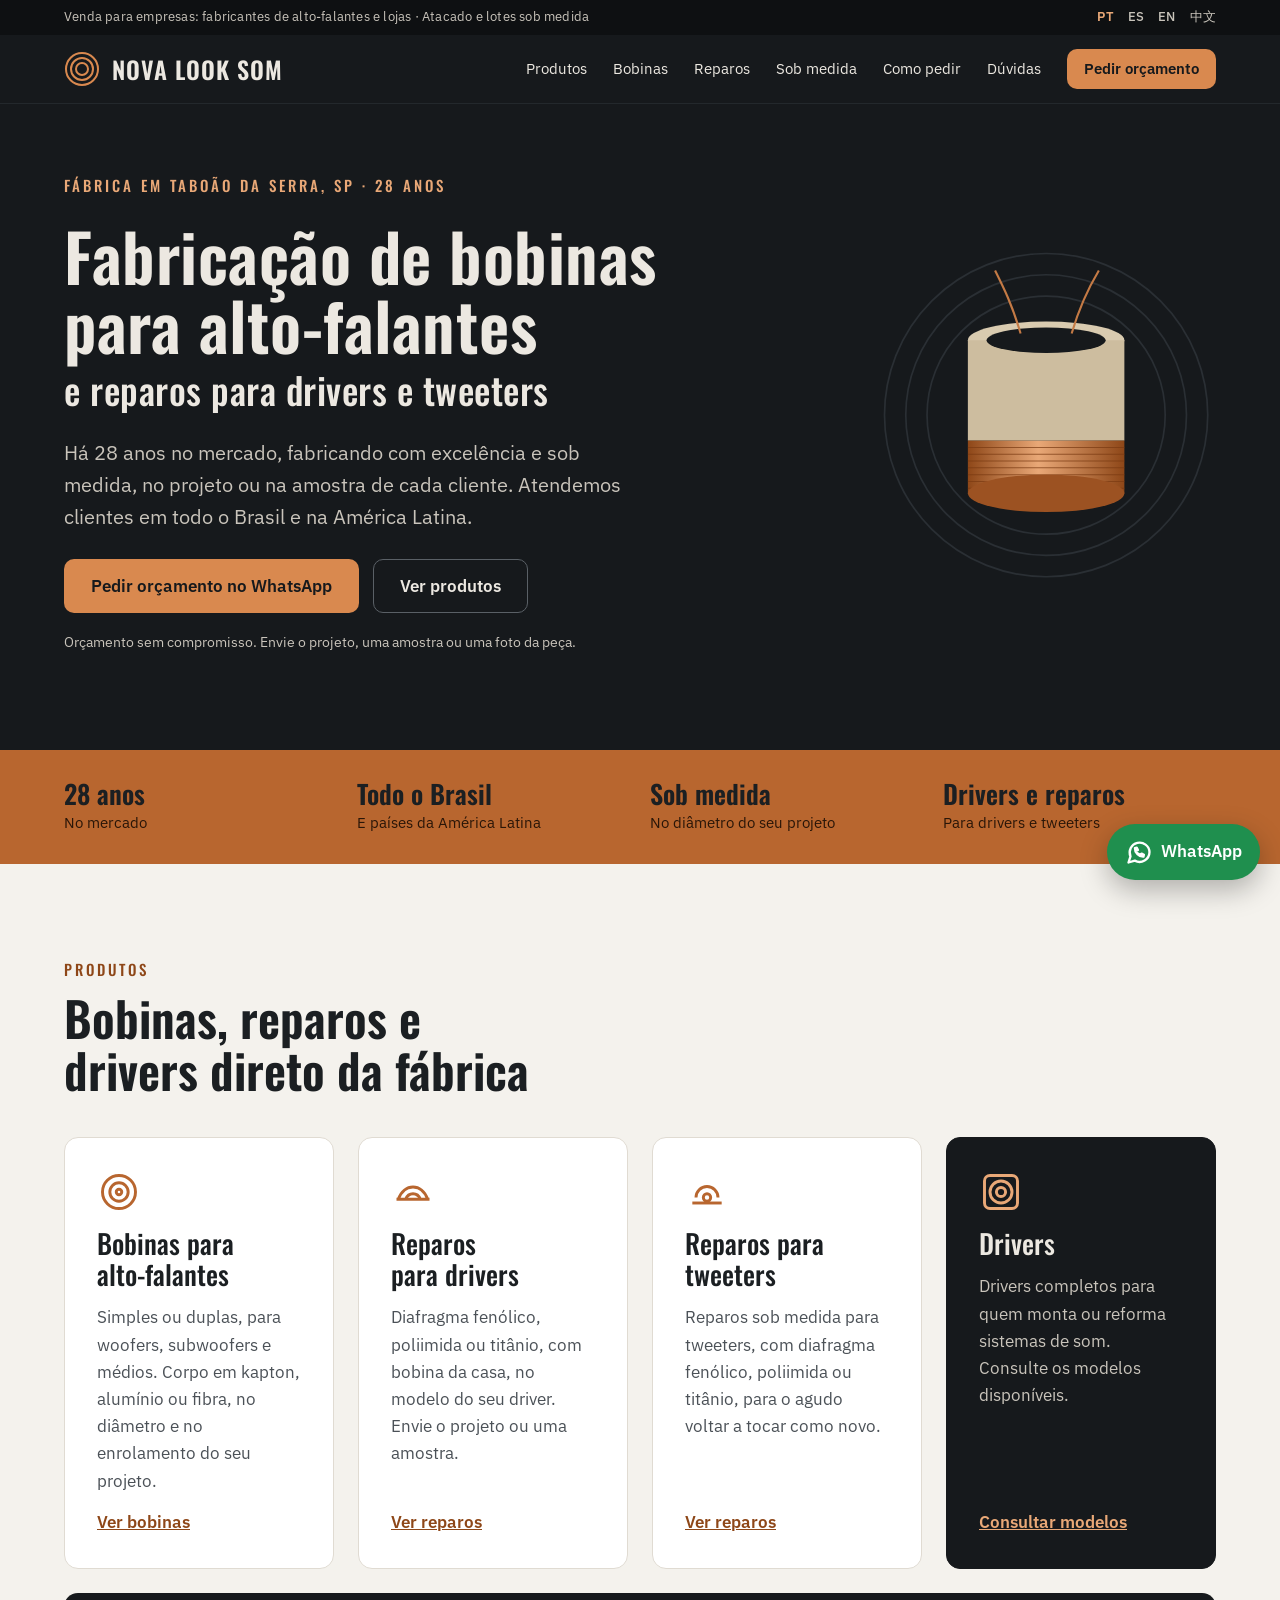
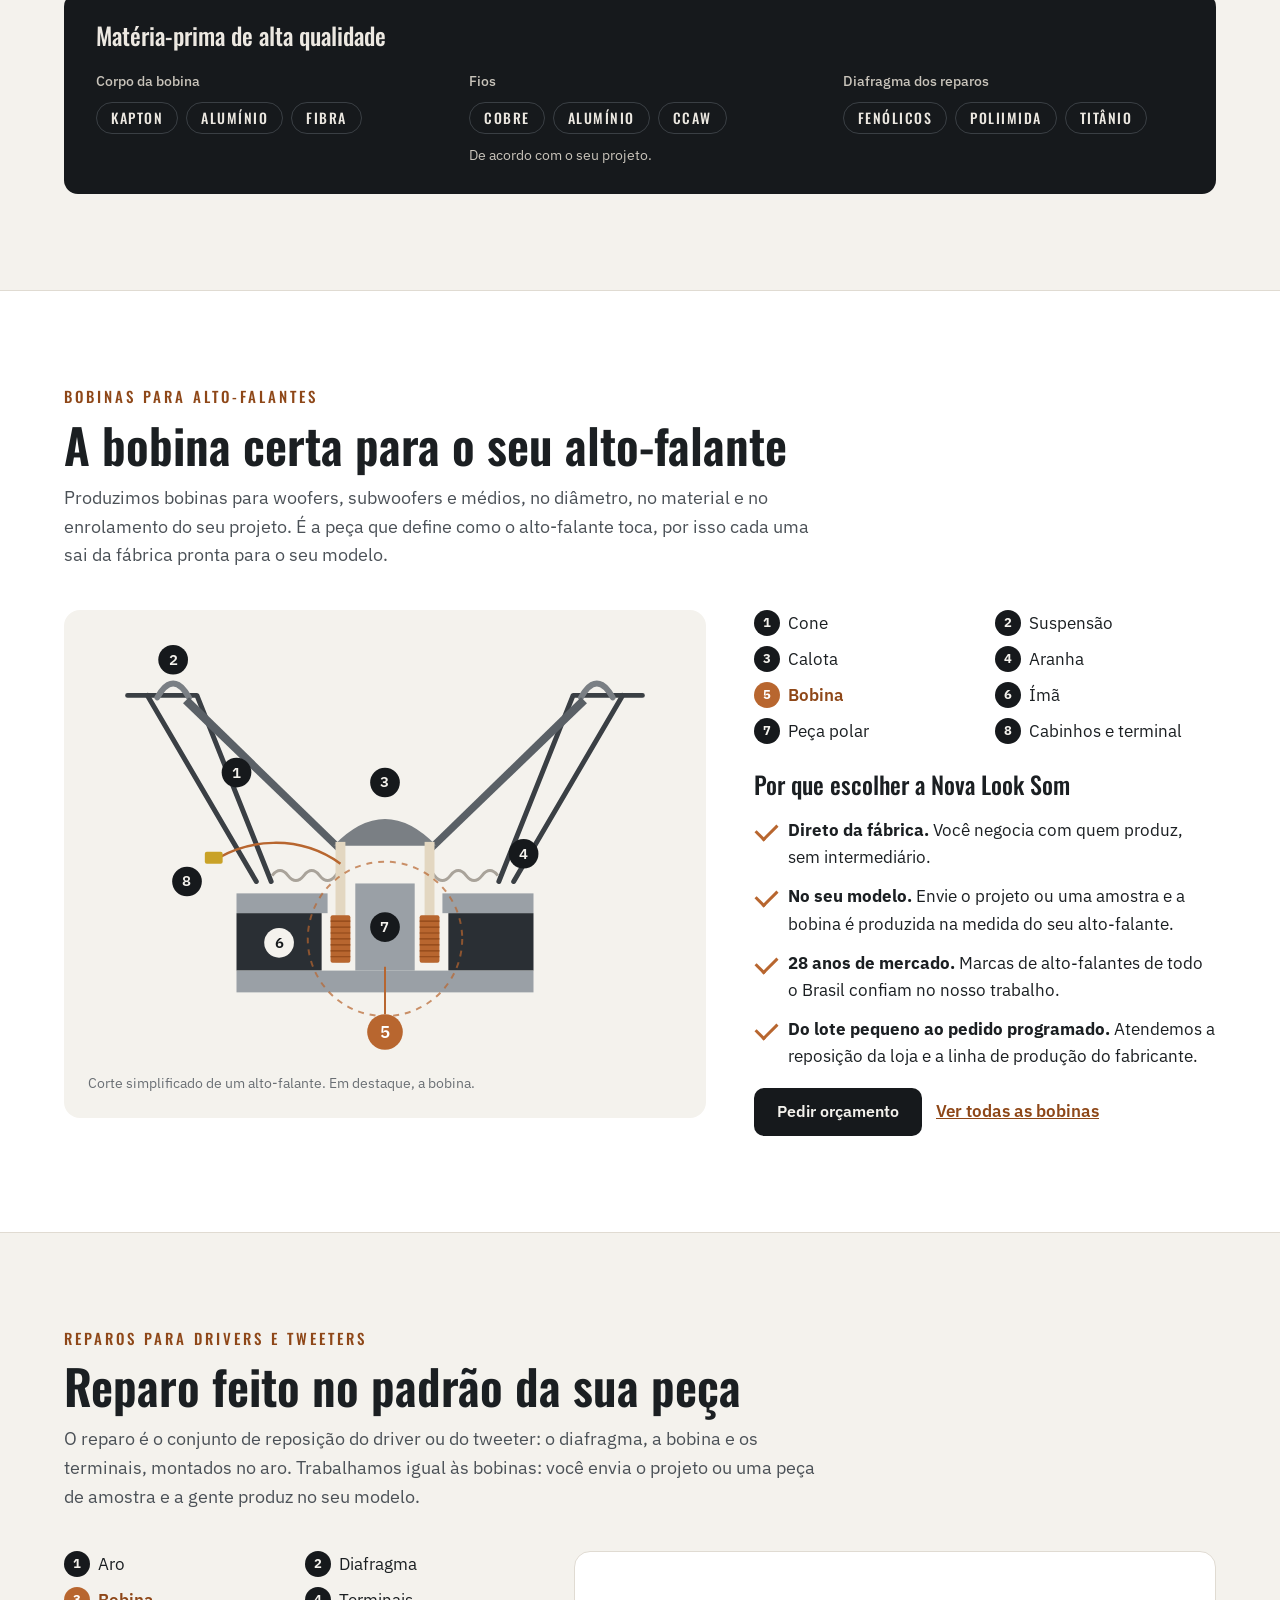
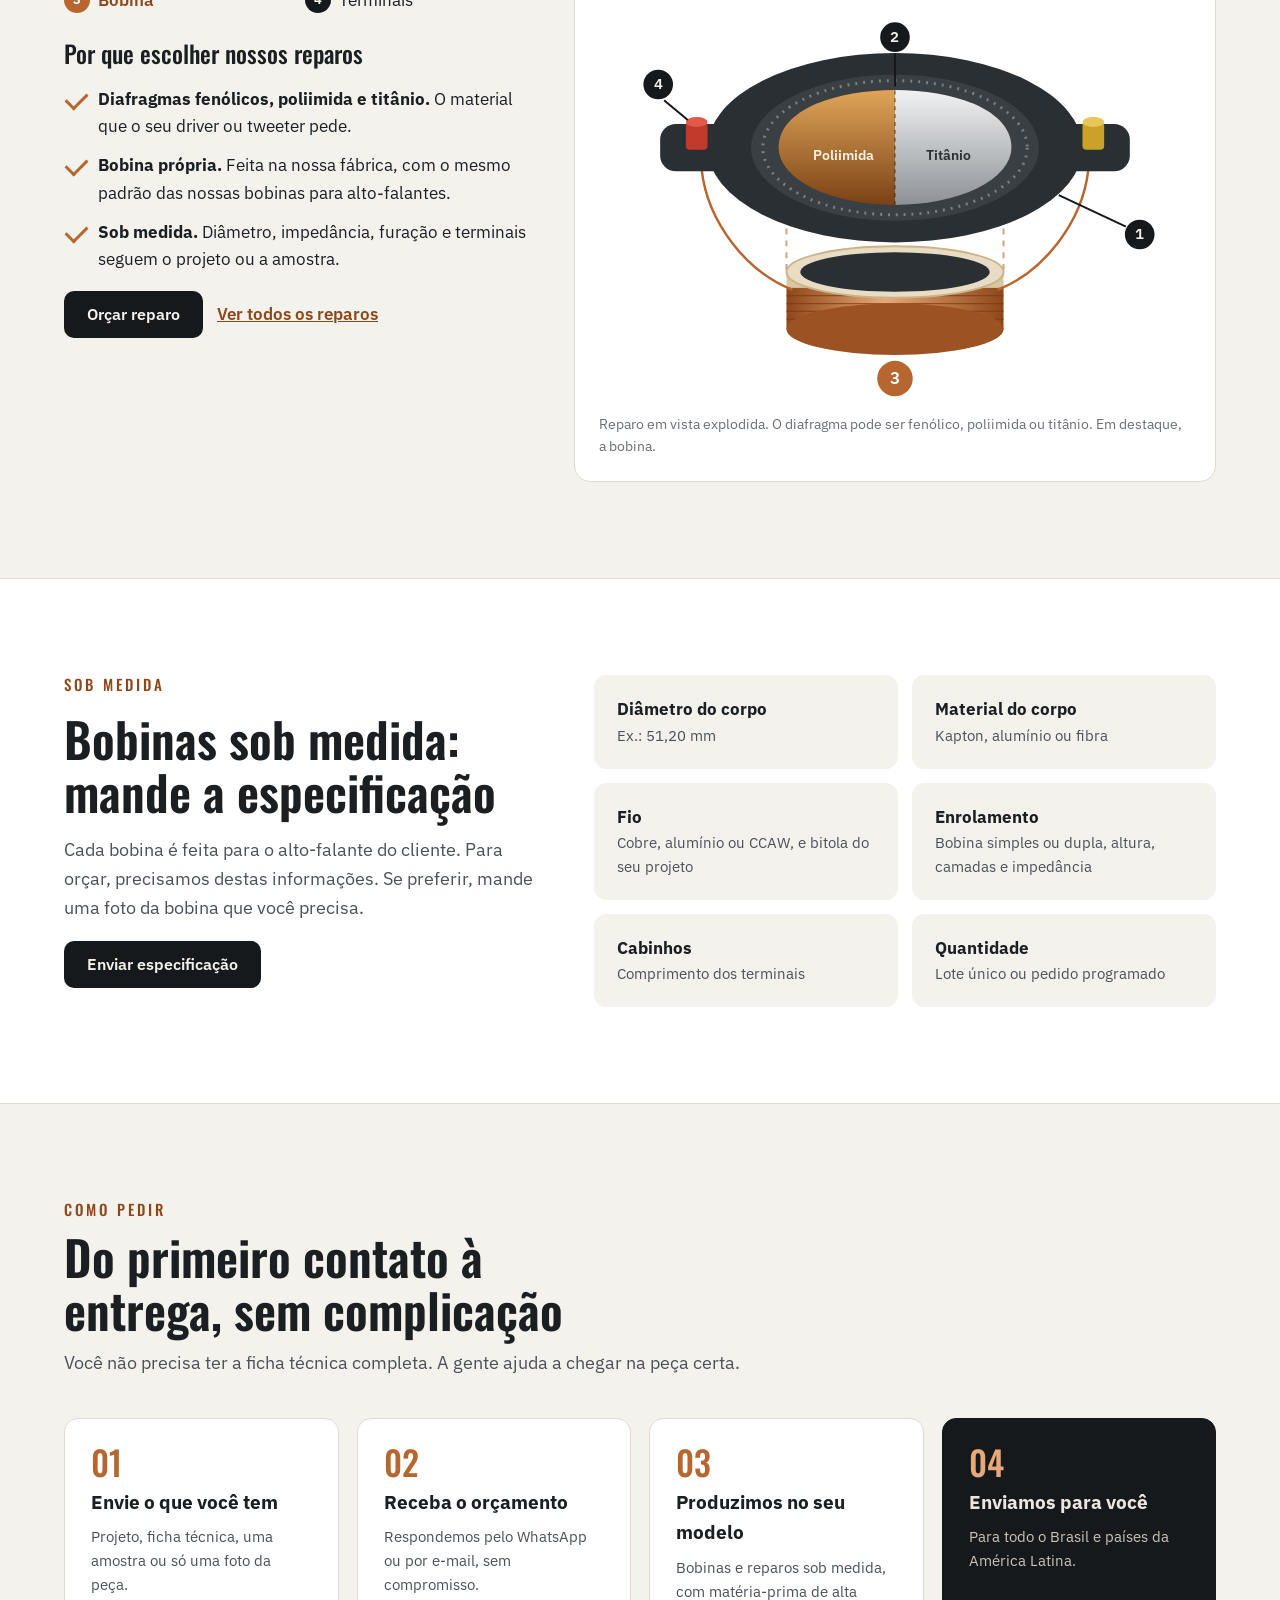
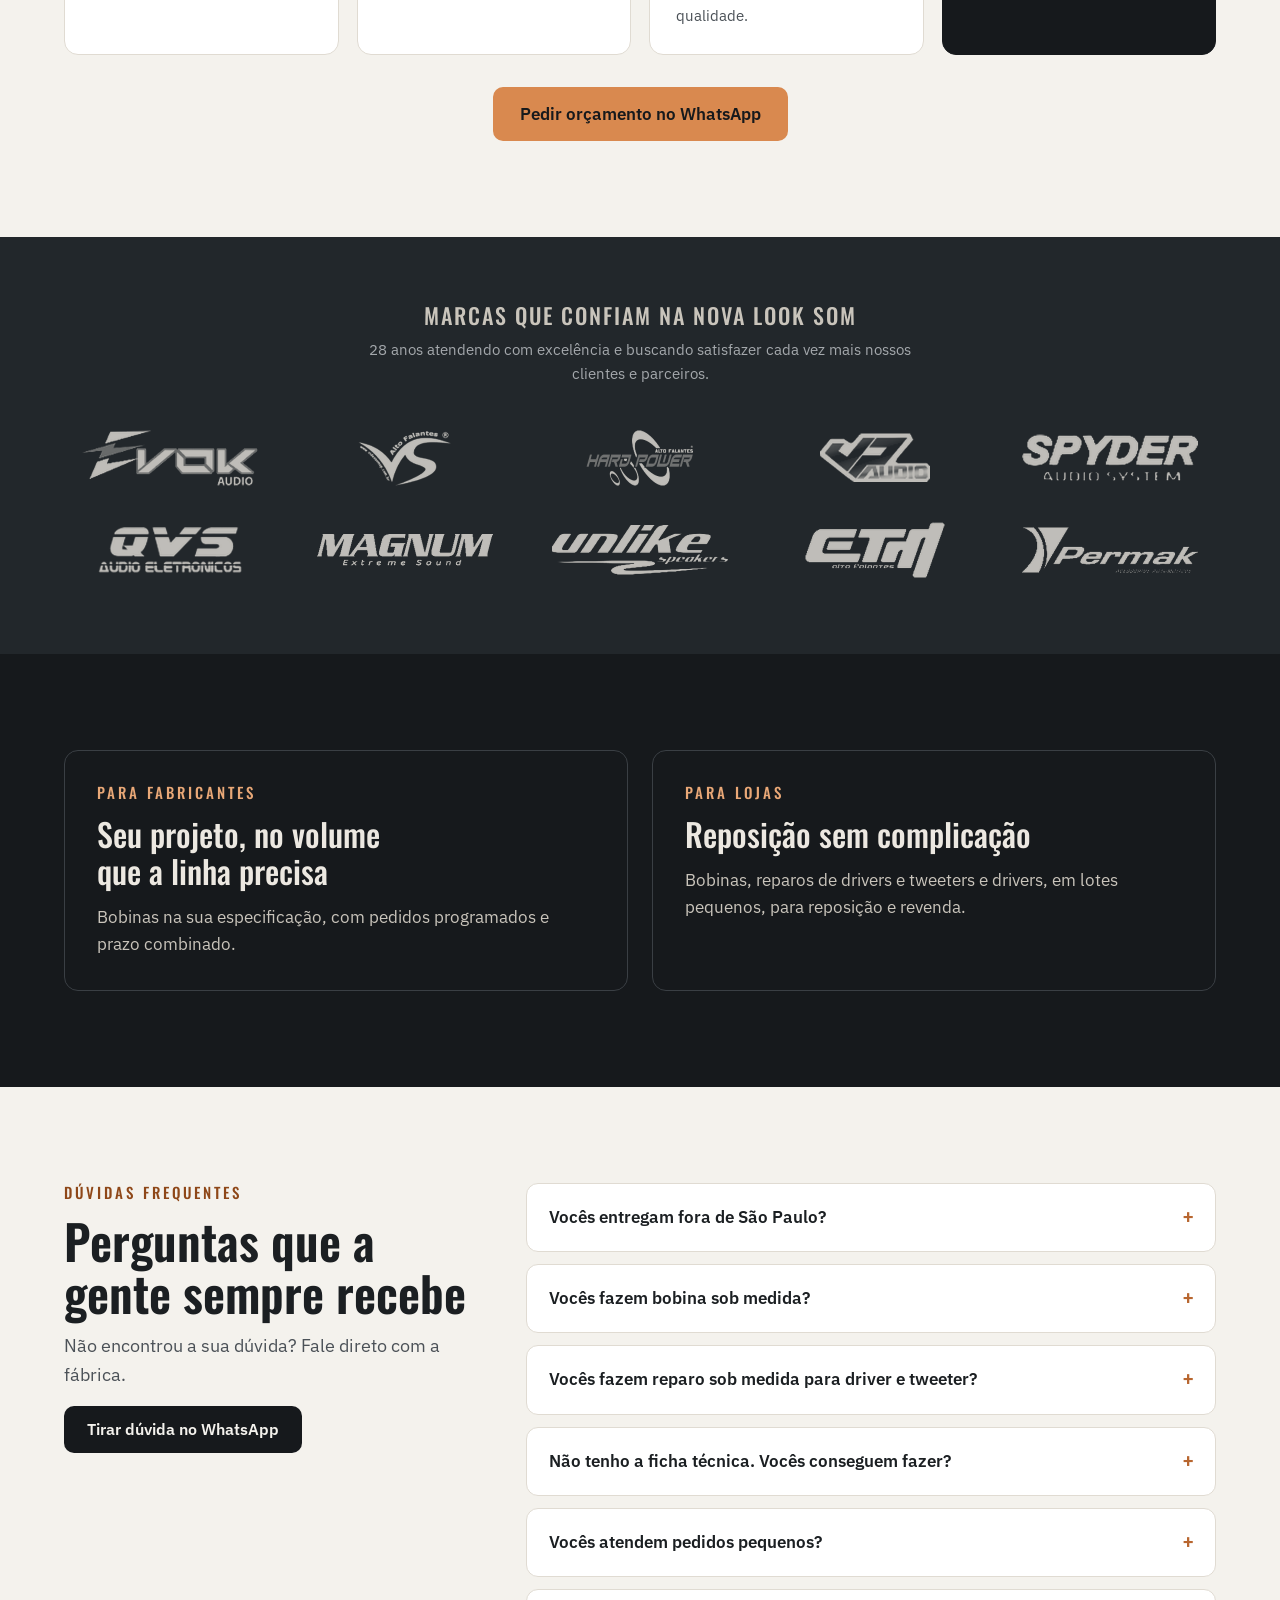
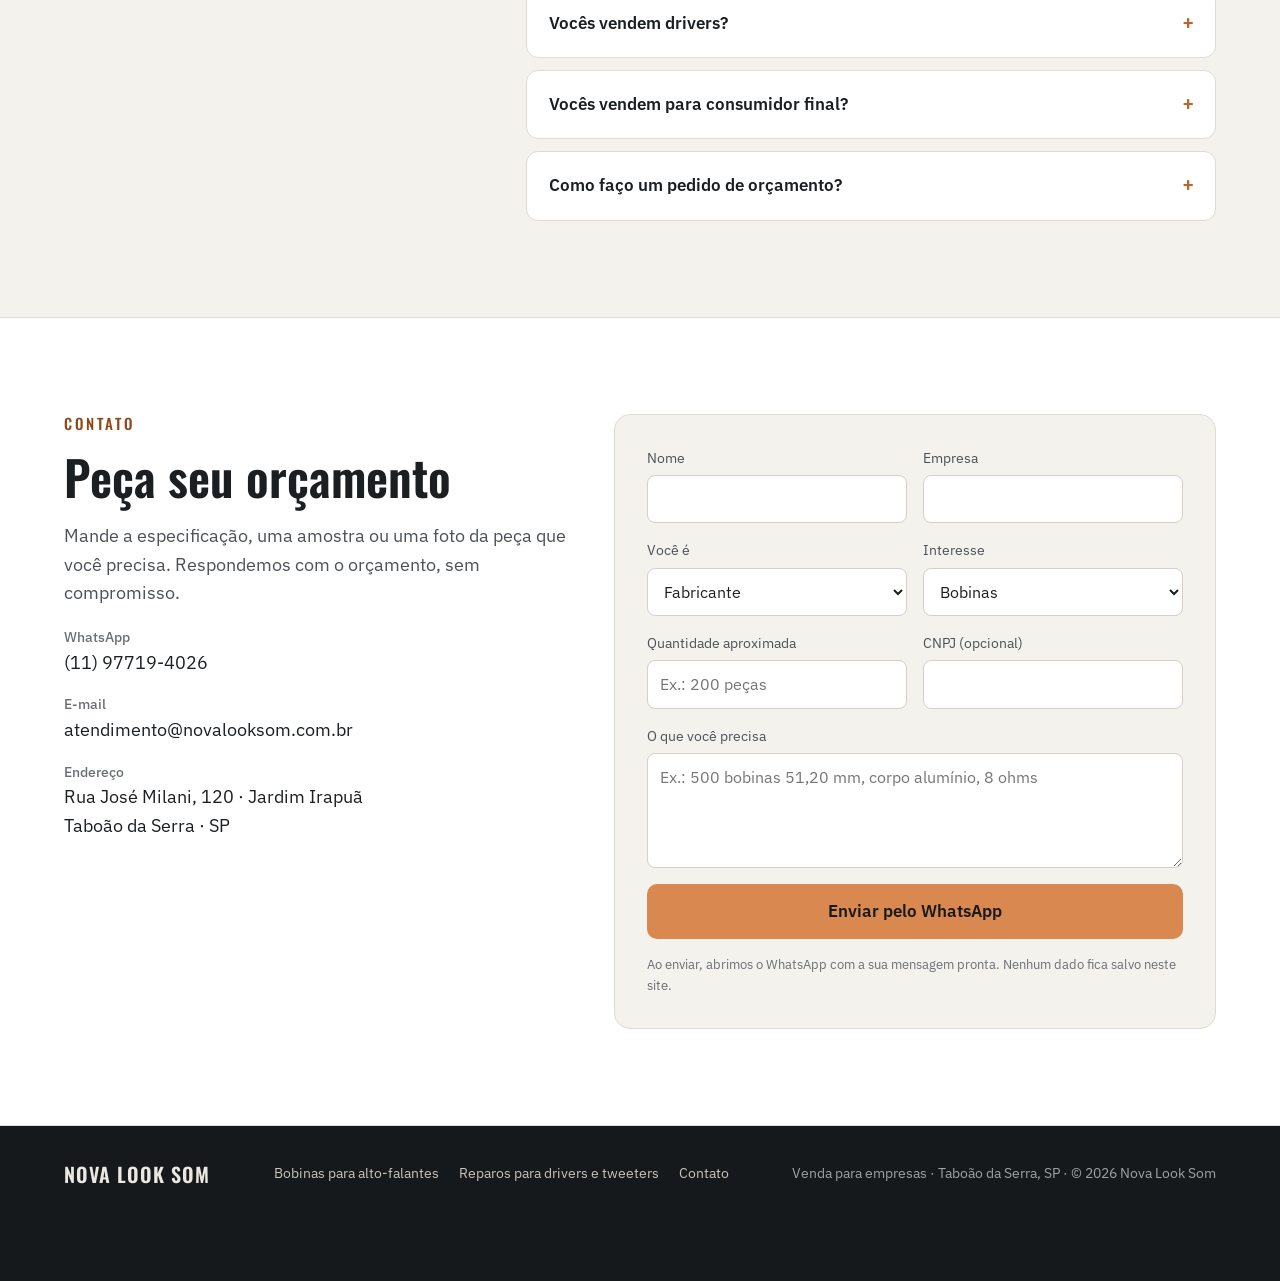
==== commit d122bbc7: "Adiciona versões em espanhol, inglês e chinês - Espanhol (es/): principal, bobinas para parlantes e " ====
--- a/index.html
+++ b/index.html
@@ -6,6 +6,9 @@
   <title>Fábrica de Bobinas para Alto-Falantes e Reparos | Nova Look Som</title>
   <meta name="description" content="Fábrica de bobinas para alto-falantes e reparos para drivers e tweeters. Venda em lote e no atacado para fabricantes e lojas. 28 anos no mercado.">
   <link rel="canonical" href="https://www.novalooksom.com.br/">
+  <link rel="alternate" hreflang="pt-BR" href="https://www.novalooksom.com.br/">
+  <link rel="alternate" hreflang="es" href="https://www.novalooksom.com.br/es/">
+  <link rel="alternate" hreflang="x-default" href="https://www.novalooksom.com.br/">
   <meta name="theme-color" content="#16191C">
 
   <!-- Compartilhamento (WhatsApp, Facebook, LinkedIn) -->
@@ -52,7 +55,7 @@
 
 <a class="skip" href="#conteudo">Pular para o conteúdo</a>
 
-<p class="b2b-bar">Venda para empresas<span class="b2b-bar__who">: fabricantes de alto-falantes e lojas</span><span class="b2b-bar__more"> · Atacado e lotes sob medida</span></p>
+<div class="b2b-bar b2b-bar--intl"><span>Venda para empresas<span class="b2b-bar__who">: fabricantes de alto-falantes e lojas</span><span class="b2b-bar__more"> · Atacado e lotes sob medida</span></span><nav class="langs" aria-label="Idioma"><a href="index.html" lang="pt-BR" aria-current="true">PT</a> <a href="es/index.html" lang="es" hreflang="es">ES</a> <a href="en/index.html" lang="en" hreflang="en">EN</a> <a href="zh/index.html" lang="zh-CN" hreflang="zh-CN">中文</a></nav></div>
 
 <header class="topbar">
   <div class="wrap topbar__in">
--- a/assets/css/style.css
+++ b/assets/css/style.css
@@ -50,6 +50,12 @@
 
 /* ---------- faixa B2B ---------- */
 .b2b-bar { margin: 0; background: #0E1012; color: var(--on-dark-2); font-size: 13px; text-align: center; padding: 7px 16px; letter-spacing: .2px; }
+.b2b-bar--intl { display: flex; align-items: center; justify-content: space-between; gap: 12px; text-align: left; padding-inline: max(16px, calc((100% - 1200px) / 2 + 24px)); }
+.b2b-bar--intl > span { min-width: 0; overflow: hidden; text-overflow: ellipsis; white-space: nowrap; }
+.langs { display: flex; gap: 14px; flex: none; }
+.langs a { color: var(--on-dark-2); text-decoration: none; font-weight: 500; }
+.langs a:hover { color: var(--copper-light); }
+.langs a[aria-current] { color: var(--copper-light); font-weight: 600; }
 
 /* ---------- topo ---------- */
 .topbar { background: var(--graphite); color: var(--on-dark); position: sticky; top: 0; z-index: 20; border-bottom: 1px solid #23282C; }
@@ -67,7 +73,7 @@
   .brand span { font-size: 20px; }
   .brand svg { width: 30px; height: 30px; }
 }
-.menu-btn { display: none; background: none; border: 0; color: var(--on-dark); padding: 8px; cursor: pointer; }
+.menu-btn { flex: none; display: none; background: none; border: 0; color: var(--on-dark); padding: 8px; cursor: pointer; }
 
 /* ---------- hero ---------- */
 .hero { background: var(--graphite); color: var(--on-dark); padding-block: 72px 96px; overflow: hidden; }
@@ -101,6 +107,8 @@
 .section__head { display: flex; flex-direction: column; gap: 12px; max-width: 760px; margin-bottom: 40px; }
 .section h2 { font: 600 clamp(32px, 4vw, 48px)/1.1 var(--display); }
 .section__lead { color: var(--ink-2); font-size: 18px; }
+.section--dark .section__lead { color: var(--on-dark-2); }
+.section__head .section__lead + .section__lead { margin-top: 4px; }
 .h-sub { font: 500 24px/1.2 var(--display); margin-top: 8px; }
 
 /* ---------- cartões ---------- */
@@ -192,6 +200,7 @@
 /* ---------- contato ---------- */
 .contact { list-style: none; margin: 0; padding: 0; display: flex; flex-direction: column; gap: 16px; }
 .contact li { display: flex; flex-direction: column; }
+.contact--box { flex: 1 1 380px; min-width: 0; background: var(--ground); border: 1px solid var(--line); border-radius: 16px; padding: 28px; }
 .contact b { font-size: 14px; color: var(--ink-3); font-weight: 500; }
 .contact a { color: var(--ink); text-decoration: none; font-size: 18px; }
 .contact a:hover { color: var(--copper-dark); text-decoration: underline; }
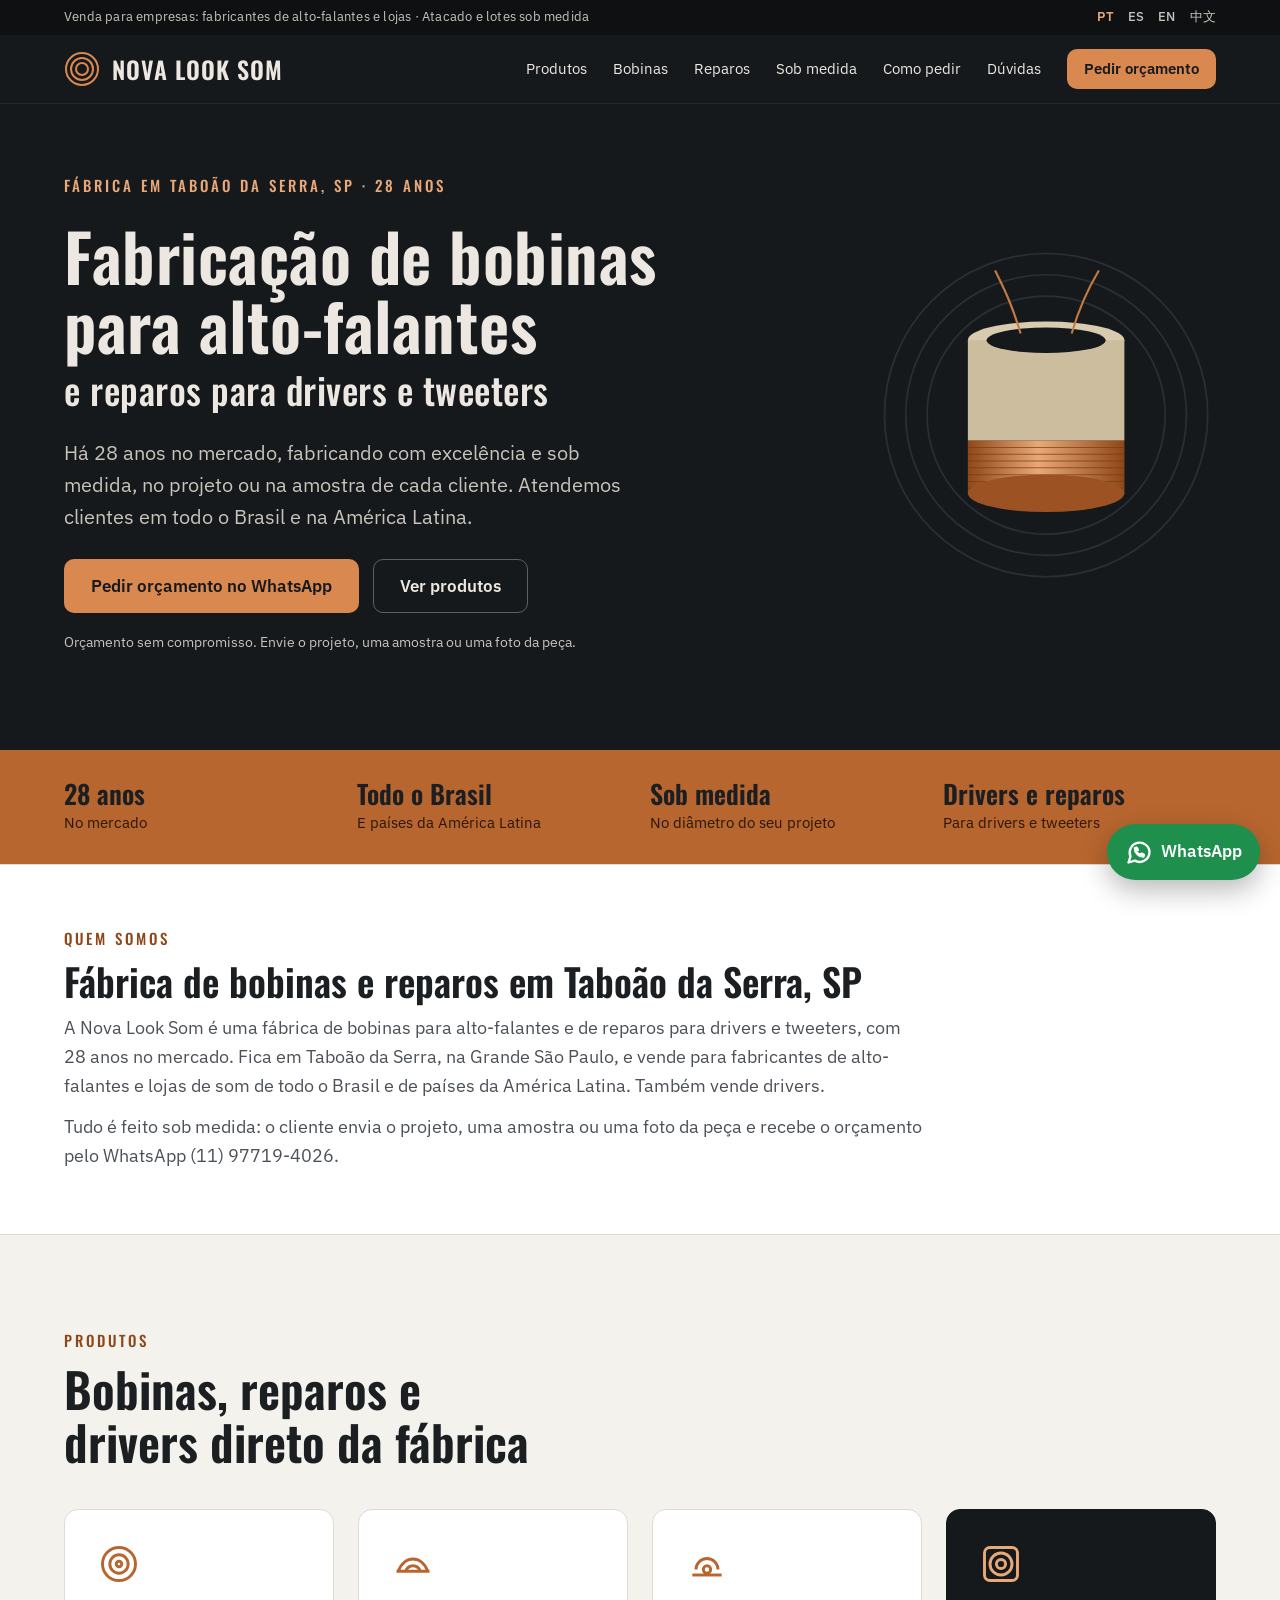
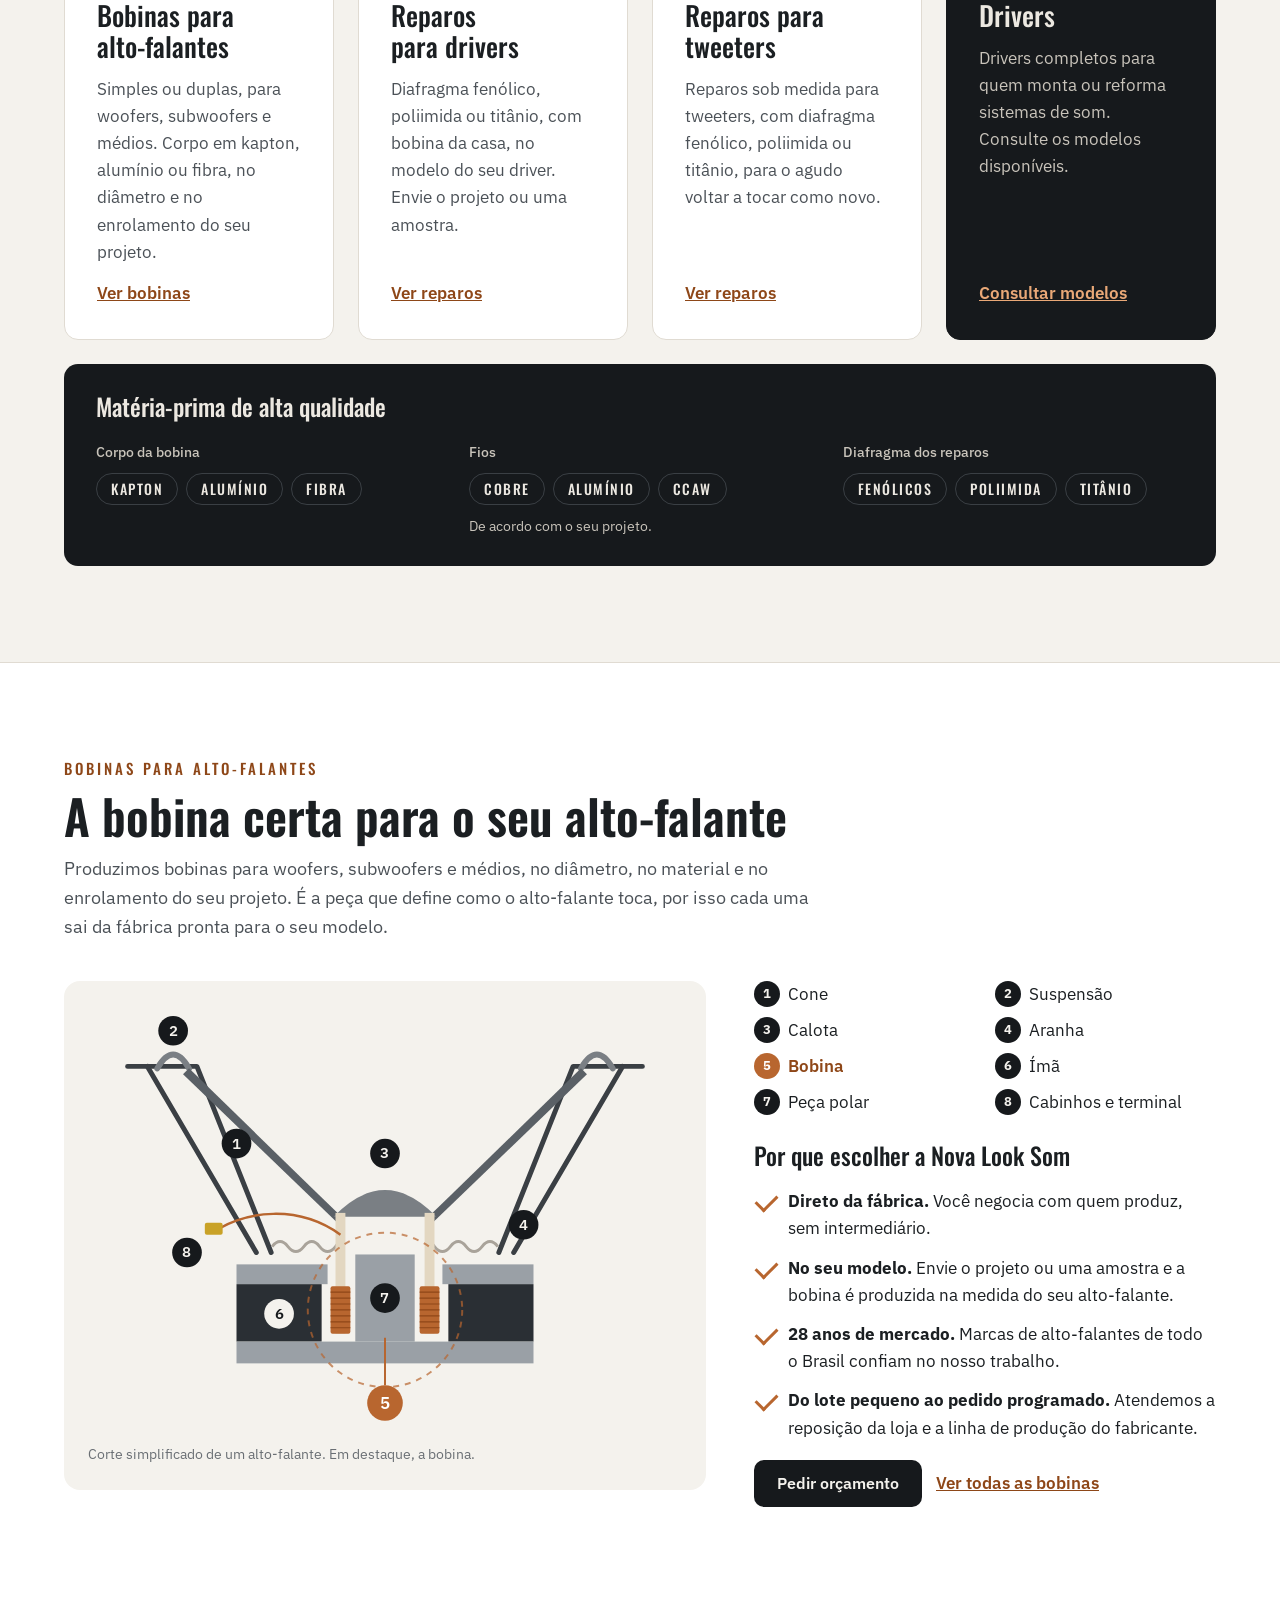
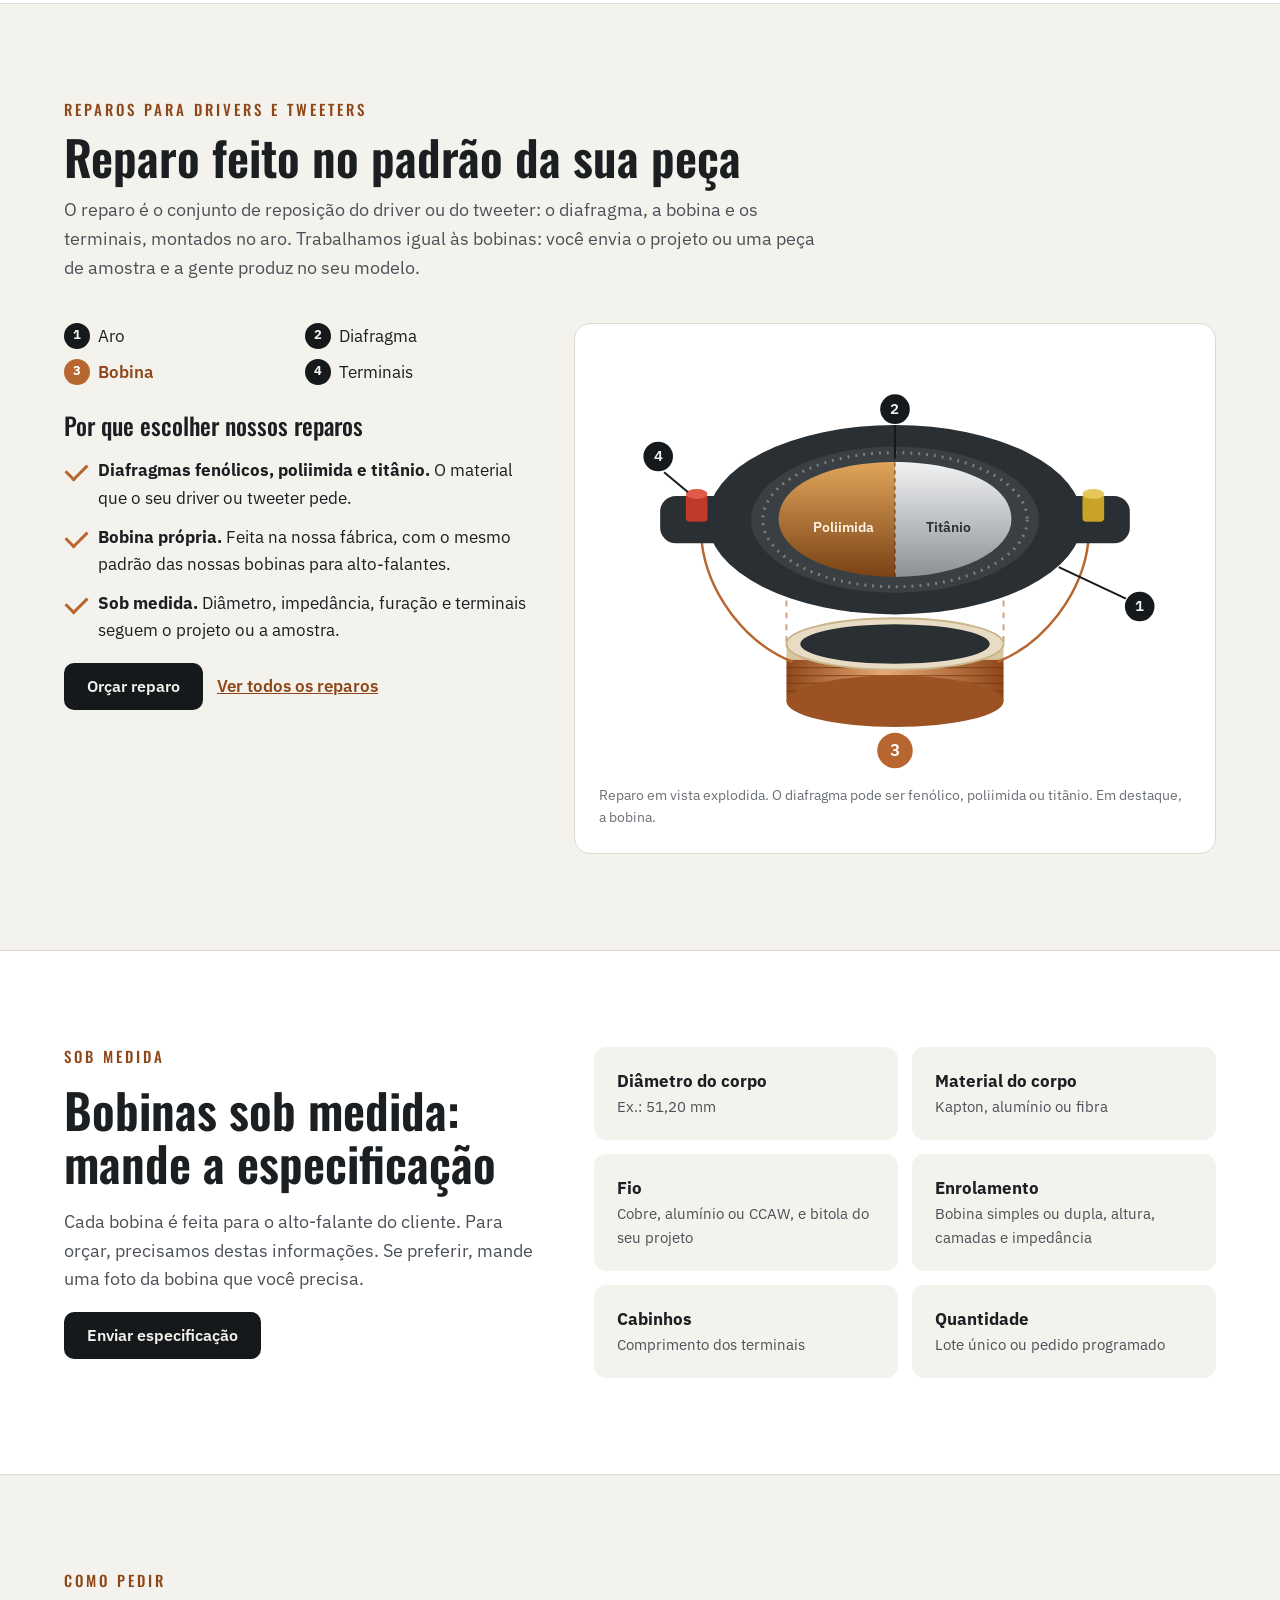
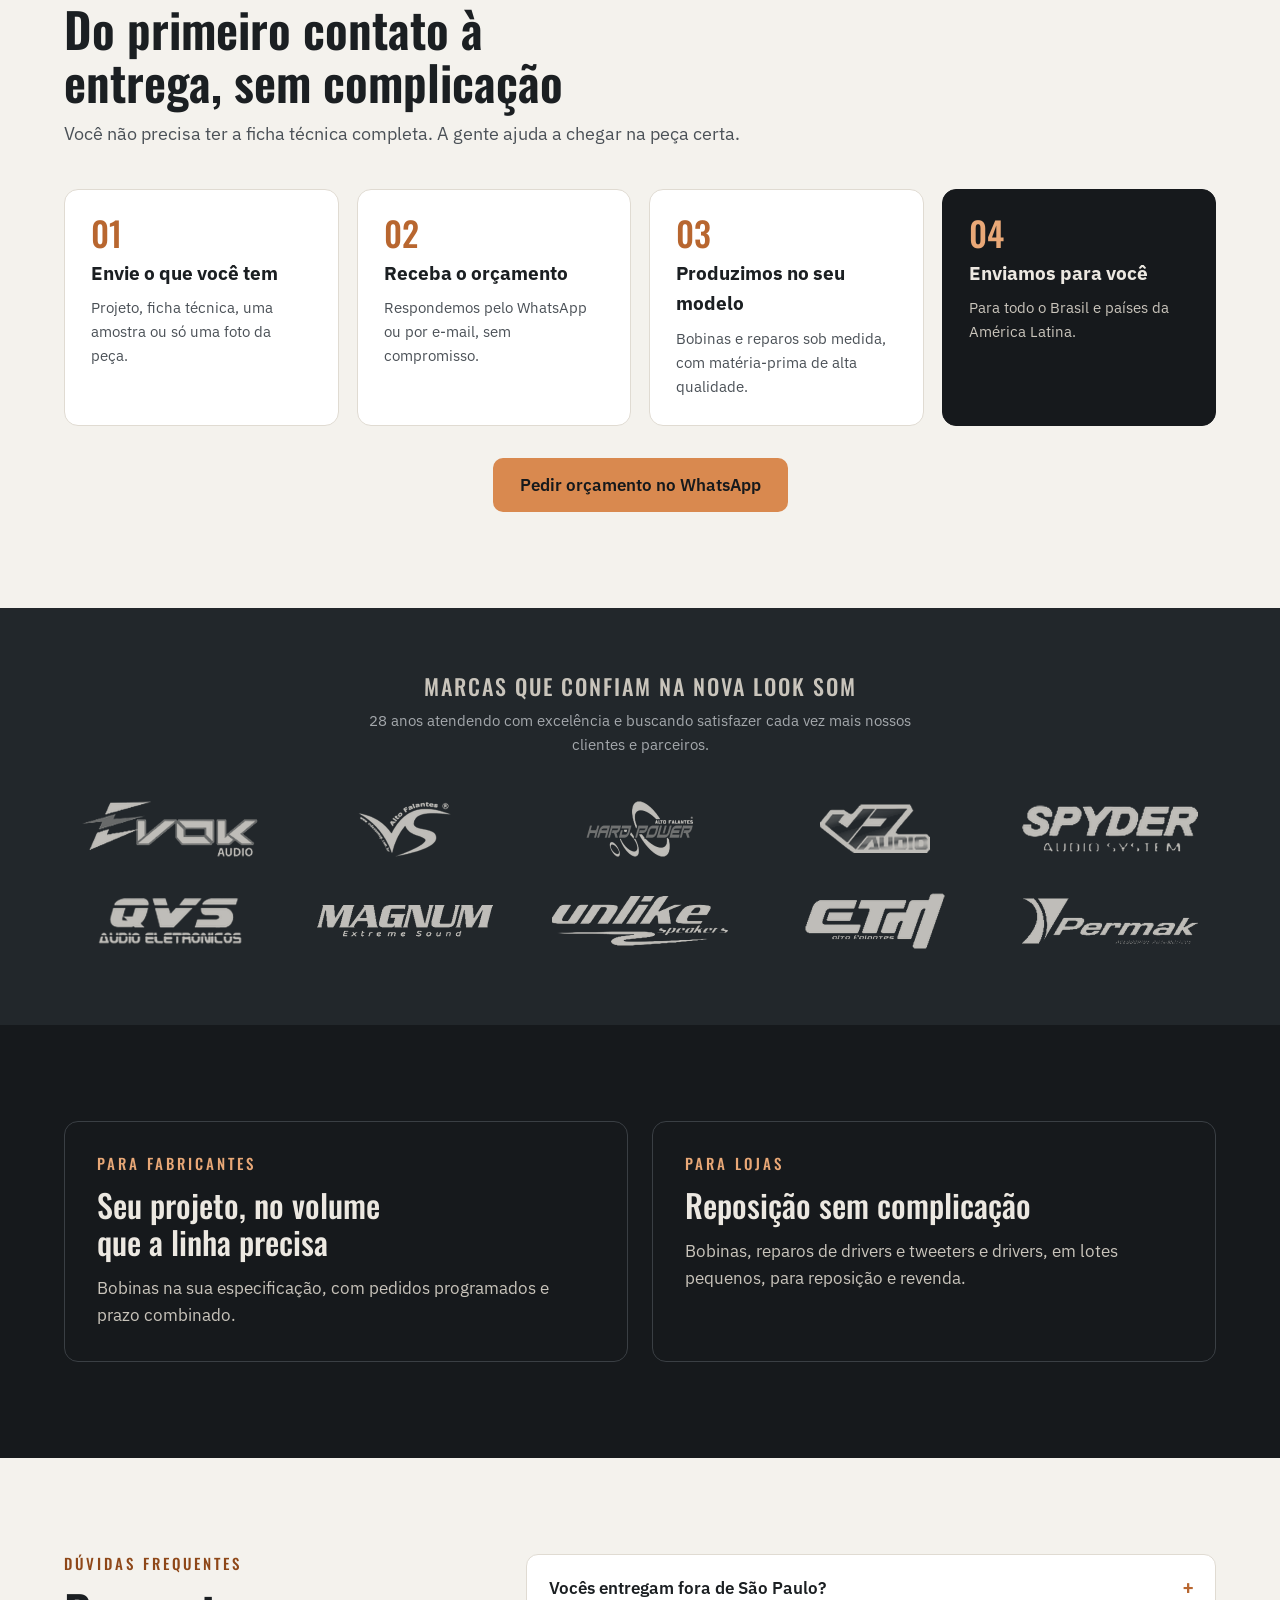
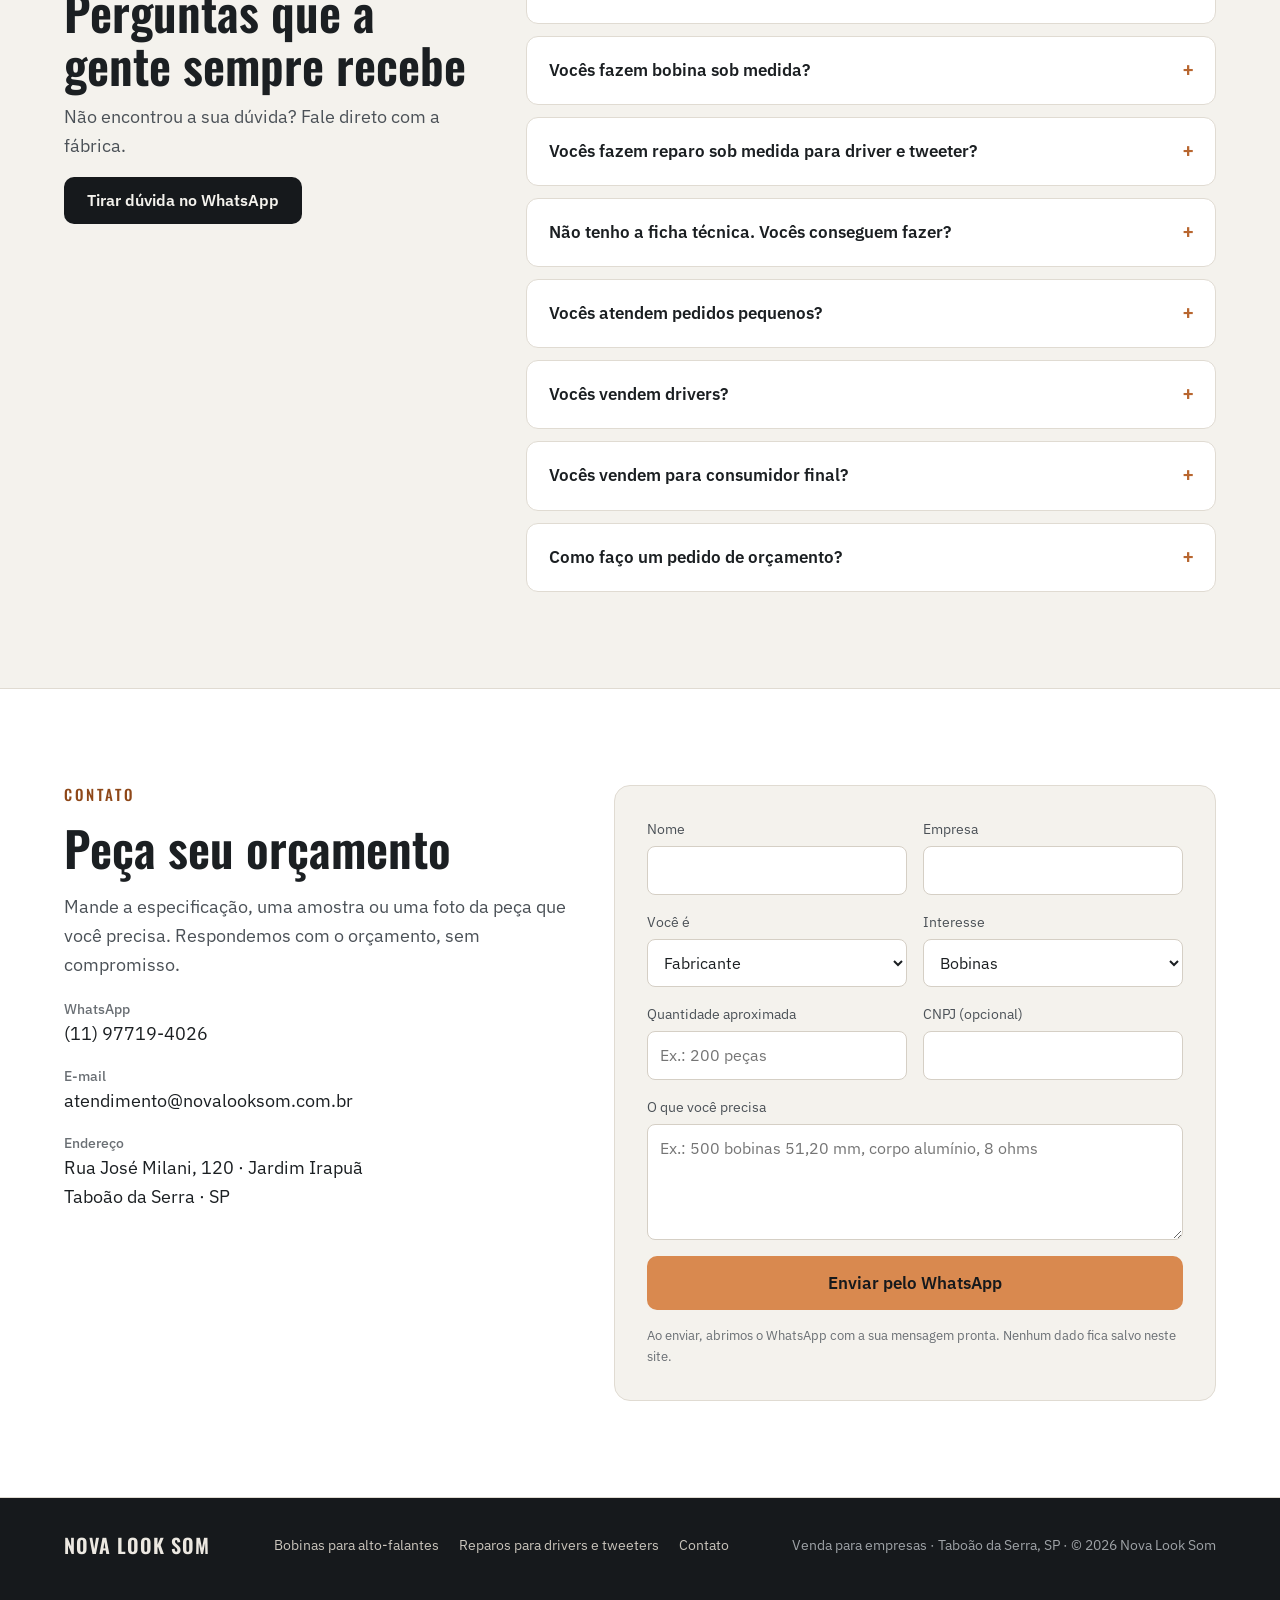
==== commit a654b64a: "Prepara o site para buscadores com IA e instala estatísticas robots.txt com os robôs de busca e de I" ====
--- a/index.html
+++ b/index.html
@@ -33,6 +33,7 @@
   {
     "@context": "https://schema.org",
     "@type": "LocalBusiness",
+    "@id": "https://www.novalooksom.com.br/#empresa",
     "name": "Nova Look Som",
     "description": "Fábrica de bobinas para alto-falantes, reparos para drivers e tweeters e drivers.",
     "url": "https://www.novalooksom.com.br/",
@@ -47,9 +48,99 @@
       "addressRegion": "SP",
       "addressCountry": "BR"
     },
-    "areaServed": ["BR", "Latin America"]
+    "areaServed": ["BR", "Latin America"],
+    "contactPoint": {
+      "@type": "ContactPoint",
+      "contactType": "sales",
+      "telephone": "+55-11-97719-4026",
+      "email": "atendimento@novalooksom.com.br",
+      "availableLanguage": ["Portuguese", "Spanish"]
+    },
+    "knowsAbout": ["Bobinas para alto-falantes", "Bobinas de voz", "Reparos para drivers", "Reparos para tweeters", "Drivers de compressão"]
   }
   </script>
+  <!-- seo:auto -->
+  <meta property="og:image" content="https://www.novalooksom.com.br/assets/img/og-pt.png">
+  <meta property="og:image:width" content="1200">
+  <meta property="og:image:height" content="630">
+  <meta property="og:image:alt" content="Nova Look Som: bobinas para alto-falantes e reparos para drivers e tweeters">
+  <meta name="twitter:card" content="summary_large_image">
+  <script type="application/ld+json">
+  {
+    "@context": "https://schema.org",
+    "@type": "FAQPage",
+    "url": "https://www.novalooksom.com.br/",
+    "mainEntity": [
+      {
+        "@type": "Question",
+        "name": "Vocês entregam fora de São Paulo?",
+        "acceptedAnswer": {
+          "@type": "Answer",
+          "text": "Sim. Atendemos clientes em todos os estados do Brasil e em alguns países da América Latina."
+        }
+      },
+      {
+        "@type": "Question",
+        "name": "Vocês fazem bobina sob medida?",
+        "acceptedAnswer": {
+          "@type": "Answer",
+          "text": "Sim, é o nosso trabalho principal. Envie o diâmetro, o material do corpo, o fio e a bitola, os dados do enrolamento e a quantidade. Se não tiver tudo, mande uma foto da bobina e a gente ajuda."
+        }
+      },
+      {
+        "@type": "Question",
+        "name": "Vocês fazem reparo sob medida para driver e tweeter?",
+        "acceptedAnswer": {
+          "@type": "Answer",
+          "text": "Sim. Fazemos reparos com diafragma fenólico, poliimida ou titânio, no modelo da sua peça. Envie o projeto ou uma amostra, a impedância e a quantidade."
+        }
+      },
+      {
+        "@type": "Question",
+        "name": "Não tenho a ficha técnica. Vocês conseguem fazer?",
+        "acceptedAnswer": {
+          "@type": "Answer",
+          "text": "Sim. Envie uma amostra ou uma foto da peça e a gente ajuda a chegar no modelo certo."
+        }
+      },
+      {
+        "@type": "Question",
+        "name": "Vocês atendem pedidos pequenos?",
+        "acceptedAnswer": {
+          "@type": "Answer",
+          "text": "Sim. Atendemos desde lotes pequenos, para a reposição de lojas, até pedidos programados para fabricantes."
+        }
+      },
+      {
+        "@type": "Question",
+        "name": "Vocês vendem drivers?",
+        "acceptedAnswer": {
+          "@type": "Answer",
+          "text": "Sim. Fale com a gente para consultar os modelos disponíveis."
+        }
+      },
+      {
+        "@type": "Question",
+        "name": "Vocês vendem para consumidor final?",
+        "acceptedAnswer": {
+          "@type": "Answer",
+          "text": "Não. A Nova Look Som vende para empresas: fabricantes de alto-falantes e lojas. Se você precisa consertar o seu som, procure uma loja de som da sua região."
+        }
+      },
+      {
+        "@type": "Question",
+        "name": "Como faço um pedido de orçamento?",
+        "acceptedAnswer": {
+          "@type": "Answer",
+          "text": "Pelo WhatsApp (11) 97719-4026, pelo e-mail atendimento@novalooksom.com.br ou pelo formulário abaixo."
+        }
+      }
+    ]
+  }
+  </script>
+  <!-- Cloudflare Web Analytics (sem cookies) -->
+  <script type="module" src="https://static.cloudflareinsights.com/beacon.min.js" data-cf-beacon='{"token": "b05c9703646f45229eb1f90c8fb7e24c"}'></script>
+  <!-- /seo:auto -->
 </head>
 <body>
 
@@ -125,6 +216,16 @@
     <div><strong>Todo o Brasil</strong><span>E países da América Latina</span></div>
     <div><strong>Sob medida</strong><span>No diâmetro do seu projeto</span></div>
     <div><strong>Drivers e reparos</strong><span>Para drivers e tweeters</span></div>
+  </div>
+</section>
+
+<!-- ===================== QUEM SOMOS ===================== -->
+<section id="quem-somos" class="section section--white about">
+  <div class="wrap about__in">
+    <p class="eyebrow">Quem somos</p>
+    <h2>Fábrica de bobinas e reparos em Taboão da Serra, SP</h2>
+    <p class="section__lead">A Nova Look Som é uma fábrica de bobinas para alto-falantes e de reparos para drivers e tweeters, com 28 anos no mercado. Fica em Taboão da Serra, na Grande São Paulo, e vende para fabricantes de alto-falantes e lojas de som de todo o Brasil e de países da América Latina. Também vende drivers.</p>
+    <p class="section__lead">Tudo é feito sob medida: o cliente envia o projeto, uma amostra ou uma foto da peça e recebe o orçamento pelo WhatsApp (11) 97719-4026.</p>
   </div>
 </section>
 
--- a/assets/css/style.css
+++ b/assets/css/style.css
@@ -317,3 +317,14 @@
 @media (max-width: 374px) {
   .b2b-bar__more { display: none; }
 }
+
+/* ---------- quem somos ---------- */
+.about { padding-block: 64px; }
+.about__in { display: flex; flex-direction: column; gap: 12px; }
+.about__in > * { max-width: 860px; }
+.about h2 { font-size: clamp(28px, 3.2vw, 38px); }
+
+/* ---------- 404 ---------- */
+.card--link { color: var(--ink); text-decoration: none; transition: border-color .15s; }
+.card--link:hover { border-color: var(--copper); color: var(--ink); }
+.card--link p { color: var(--ink-2); }
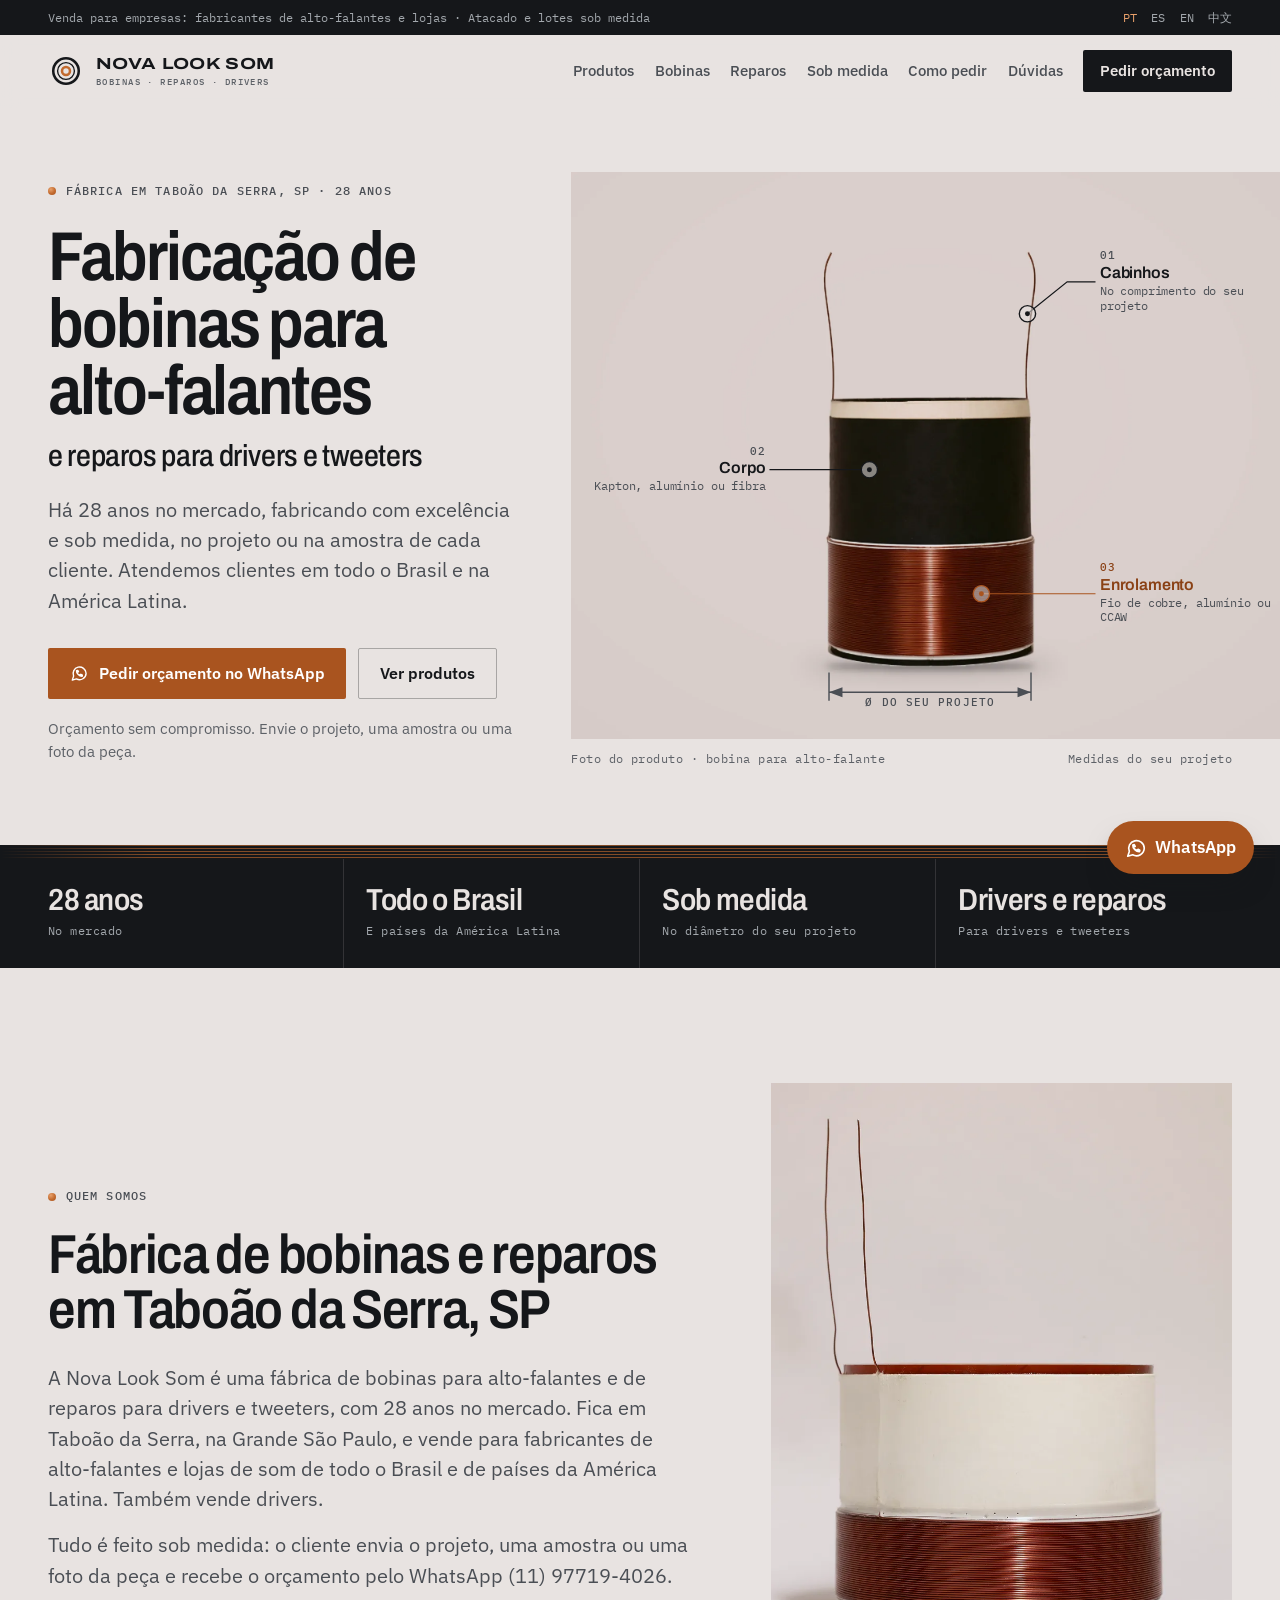
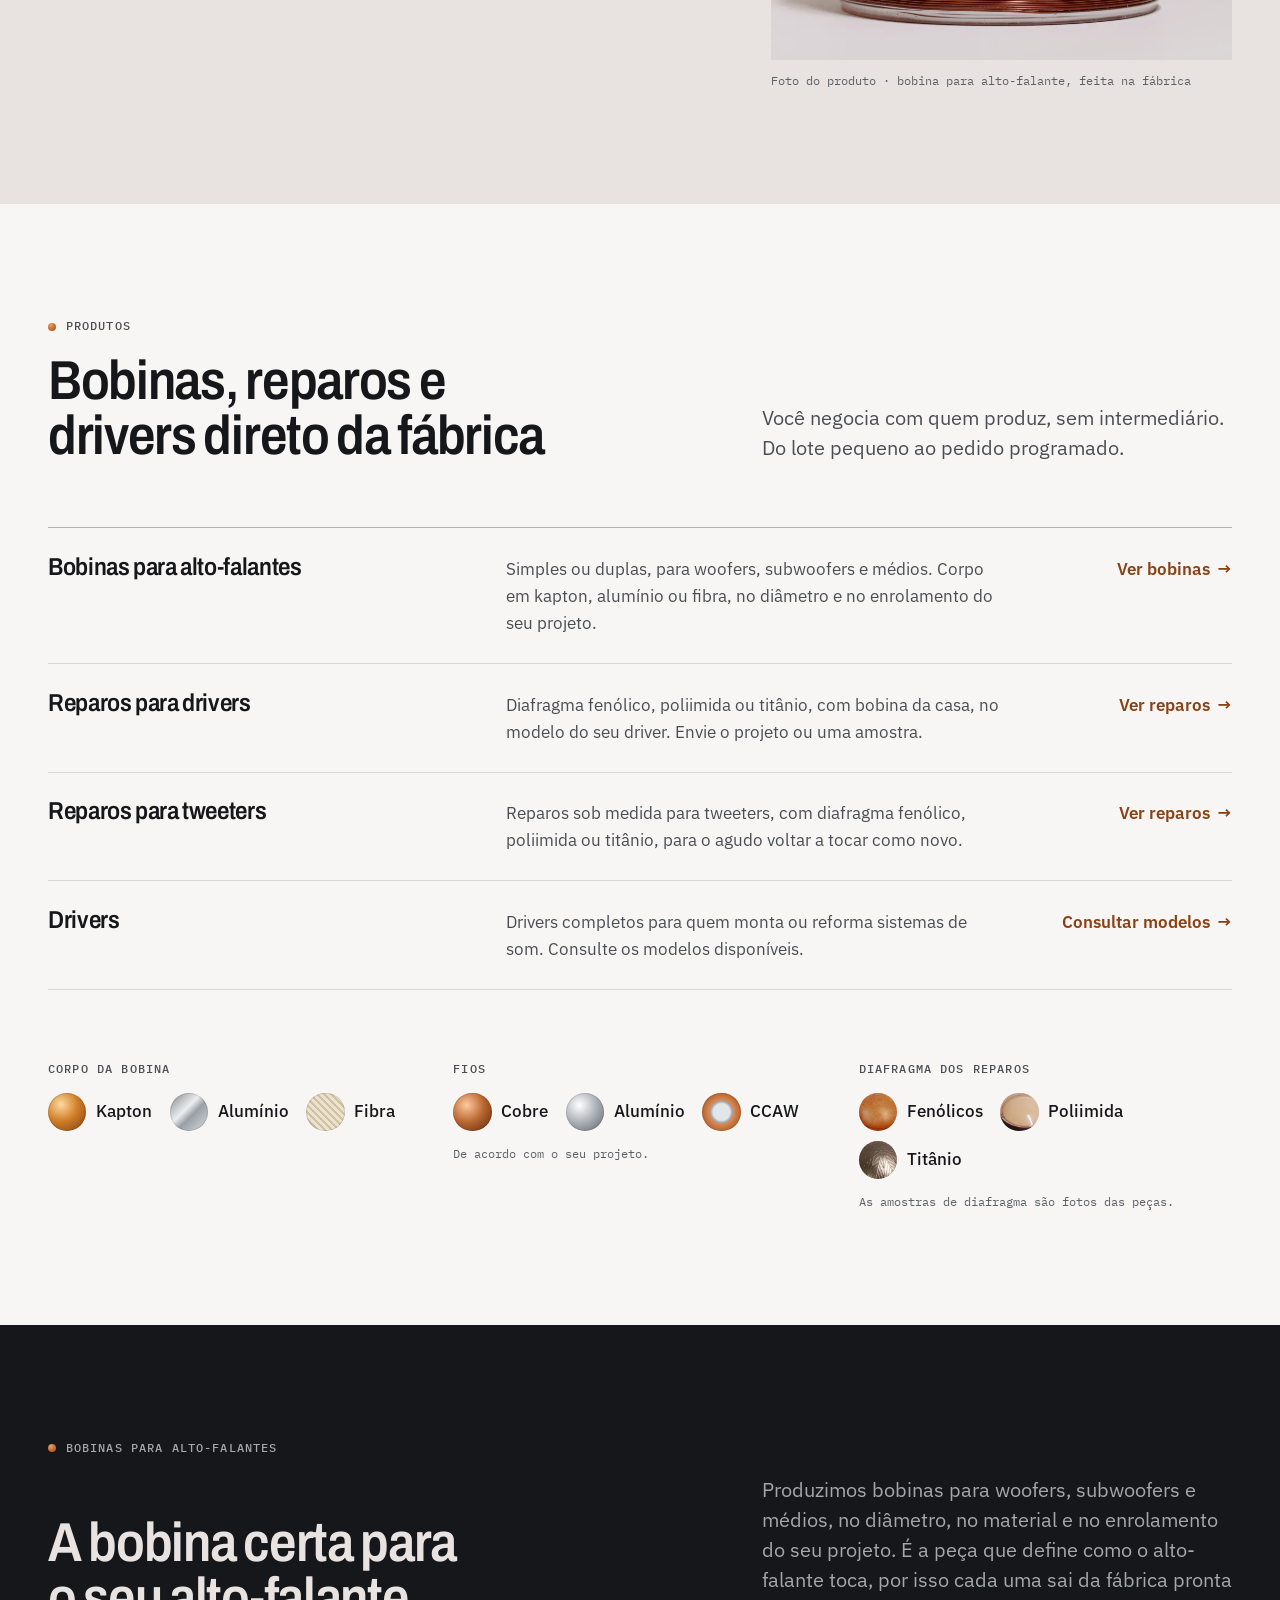
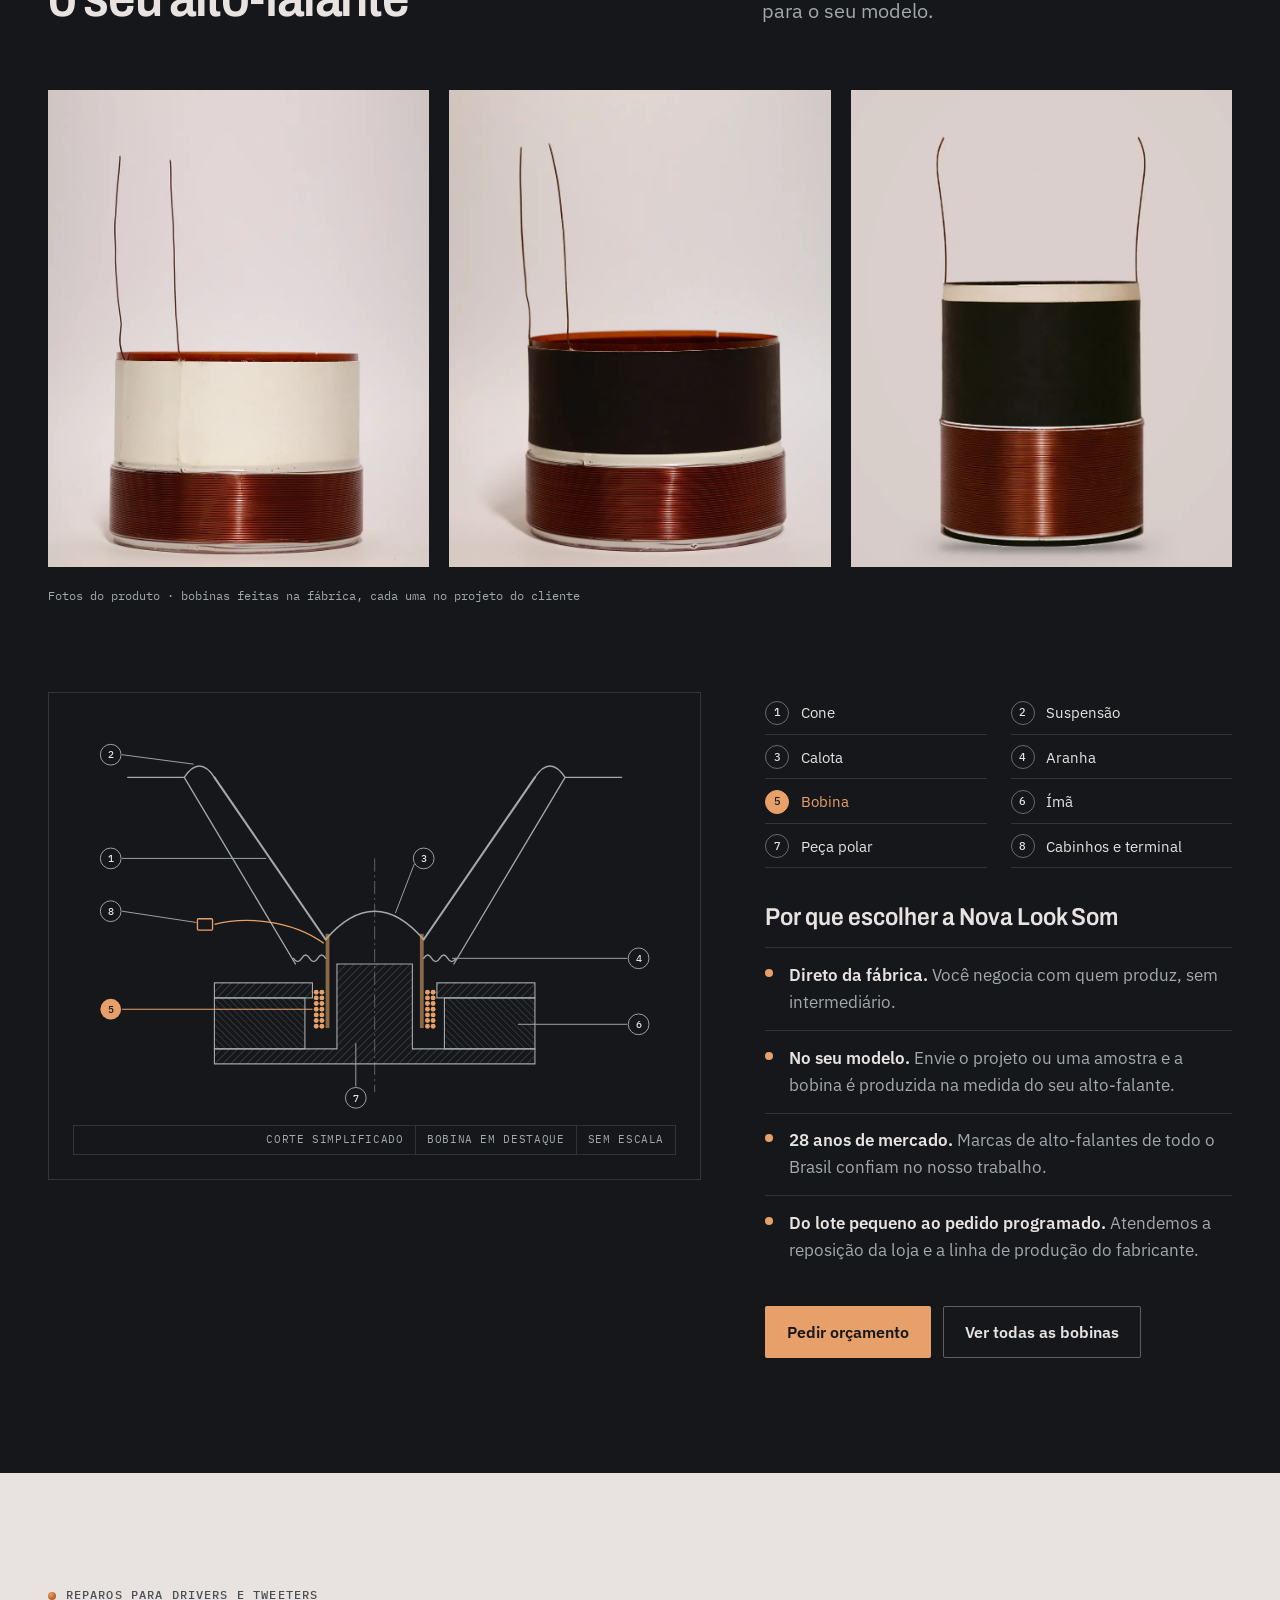
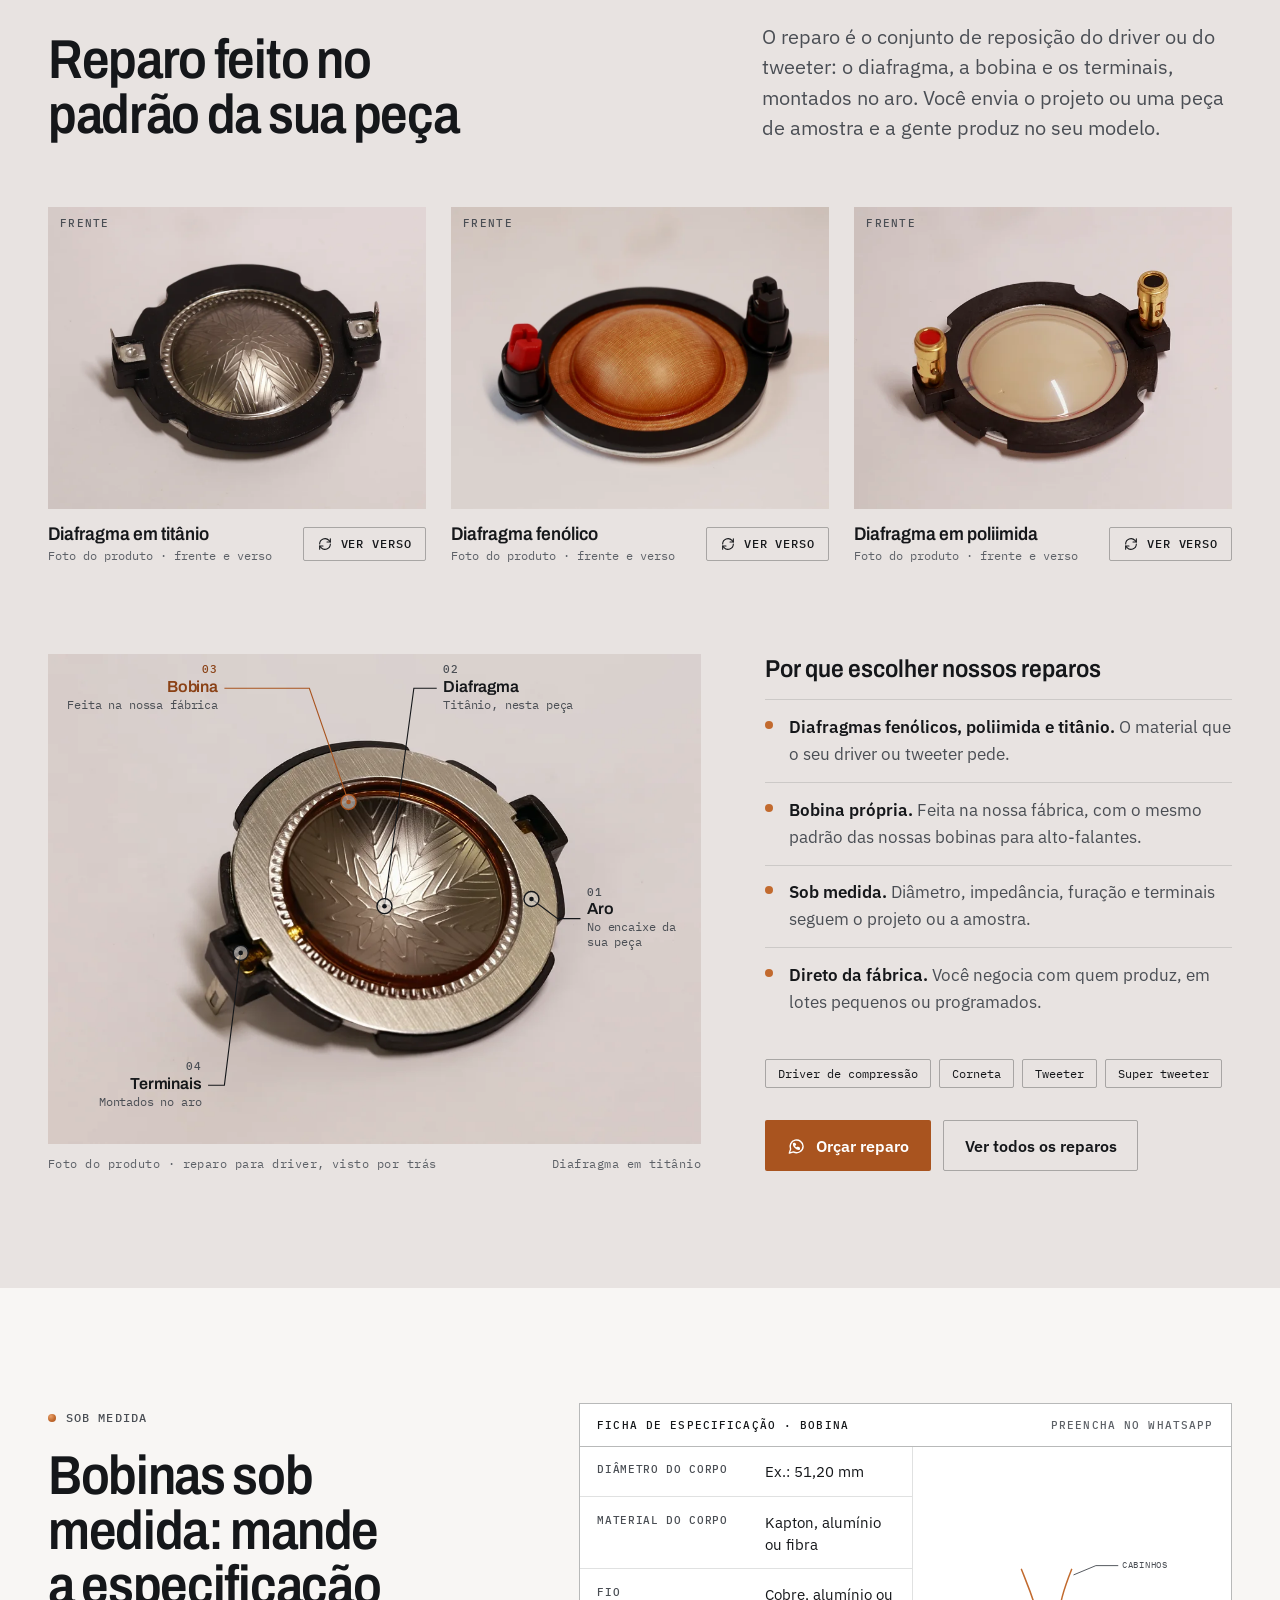
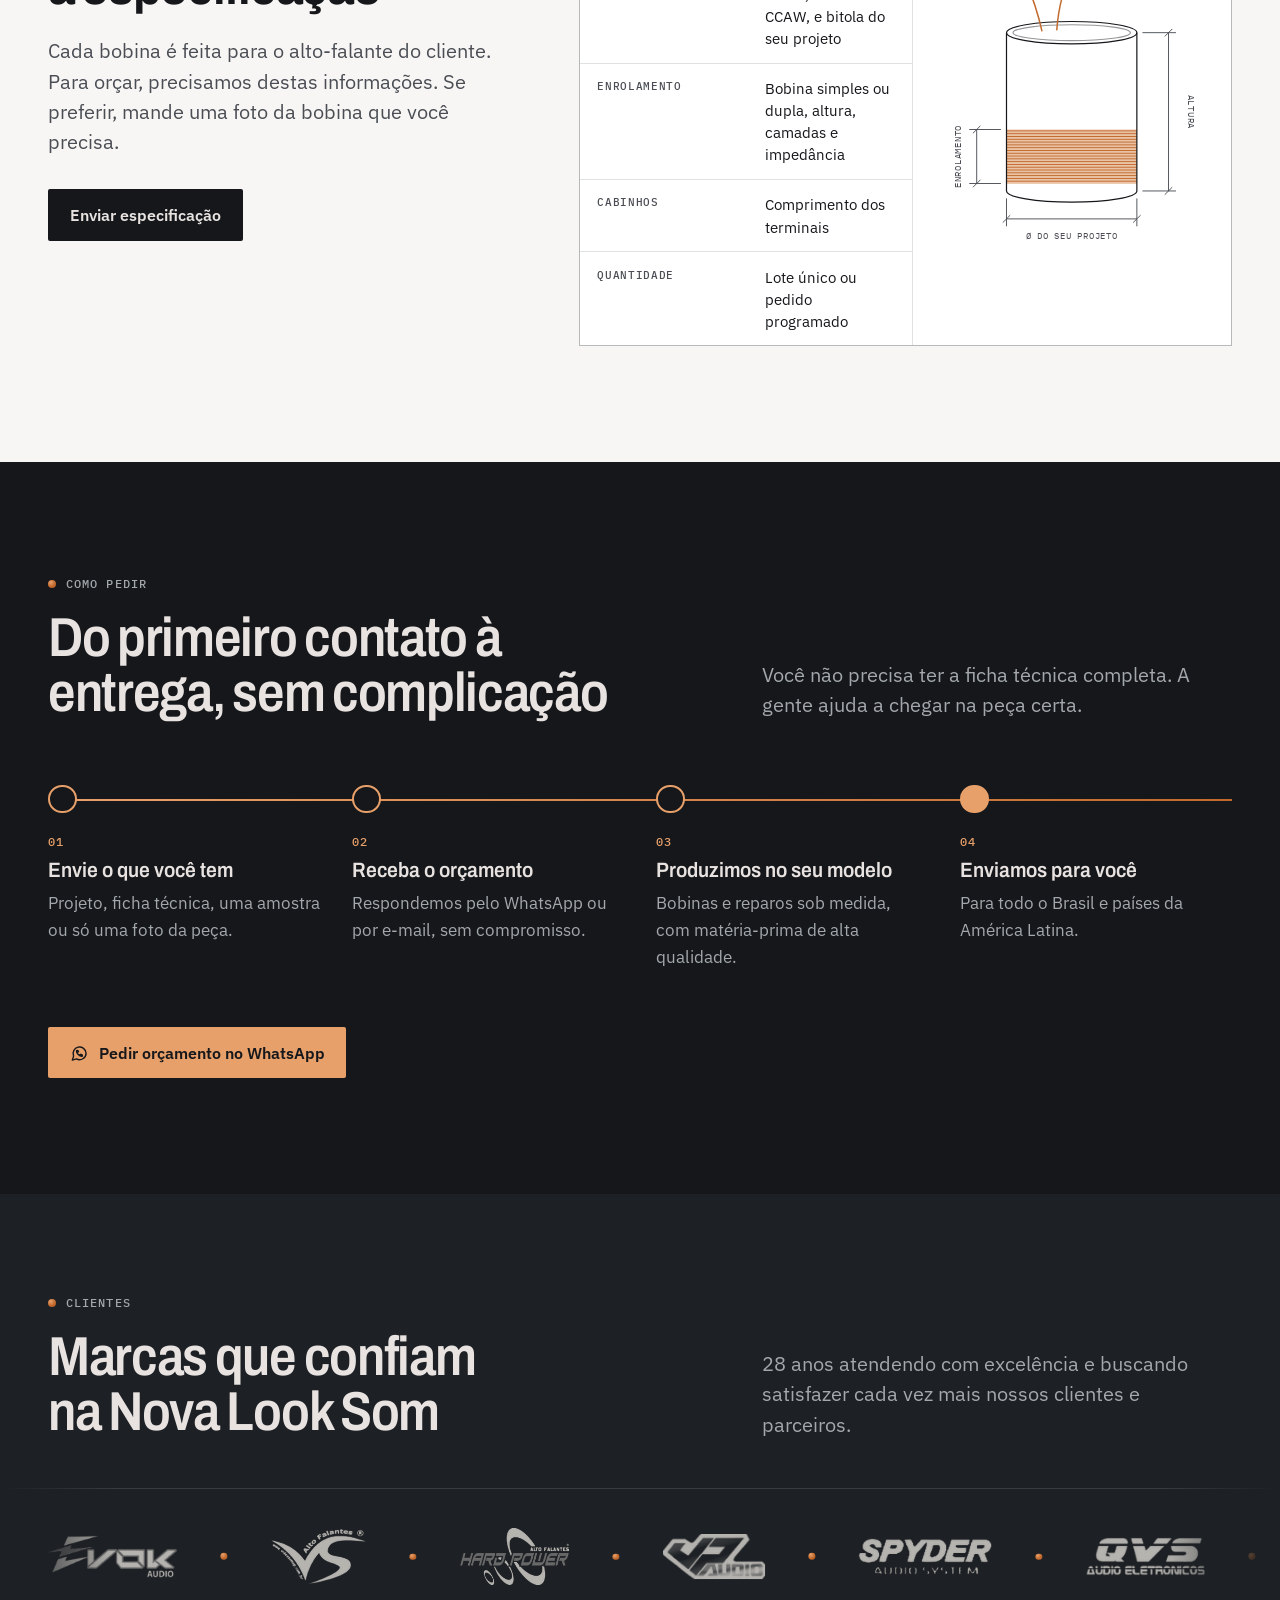
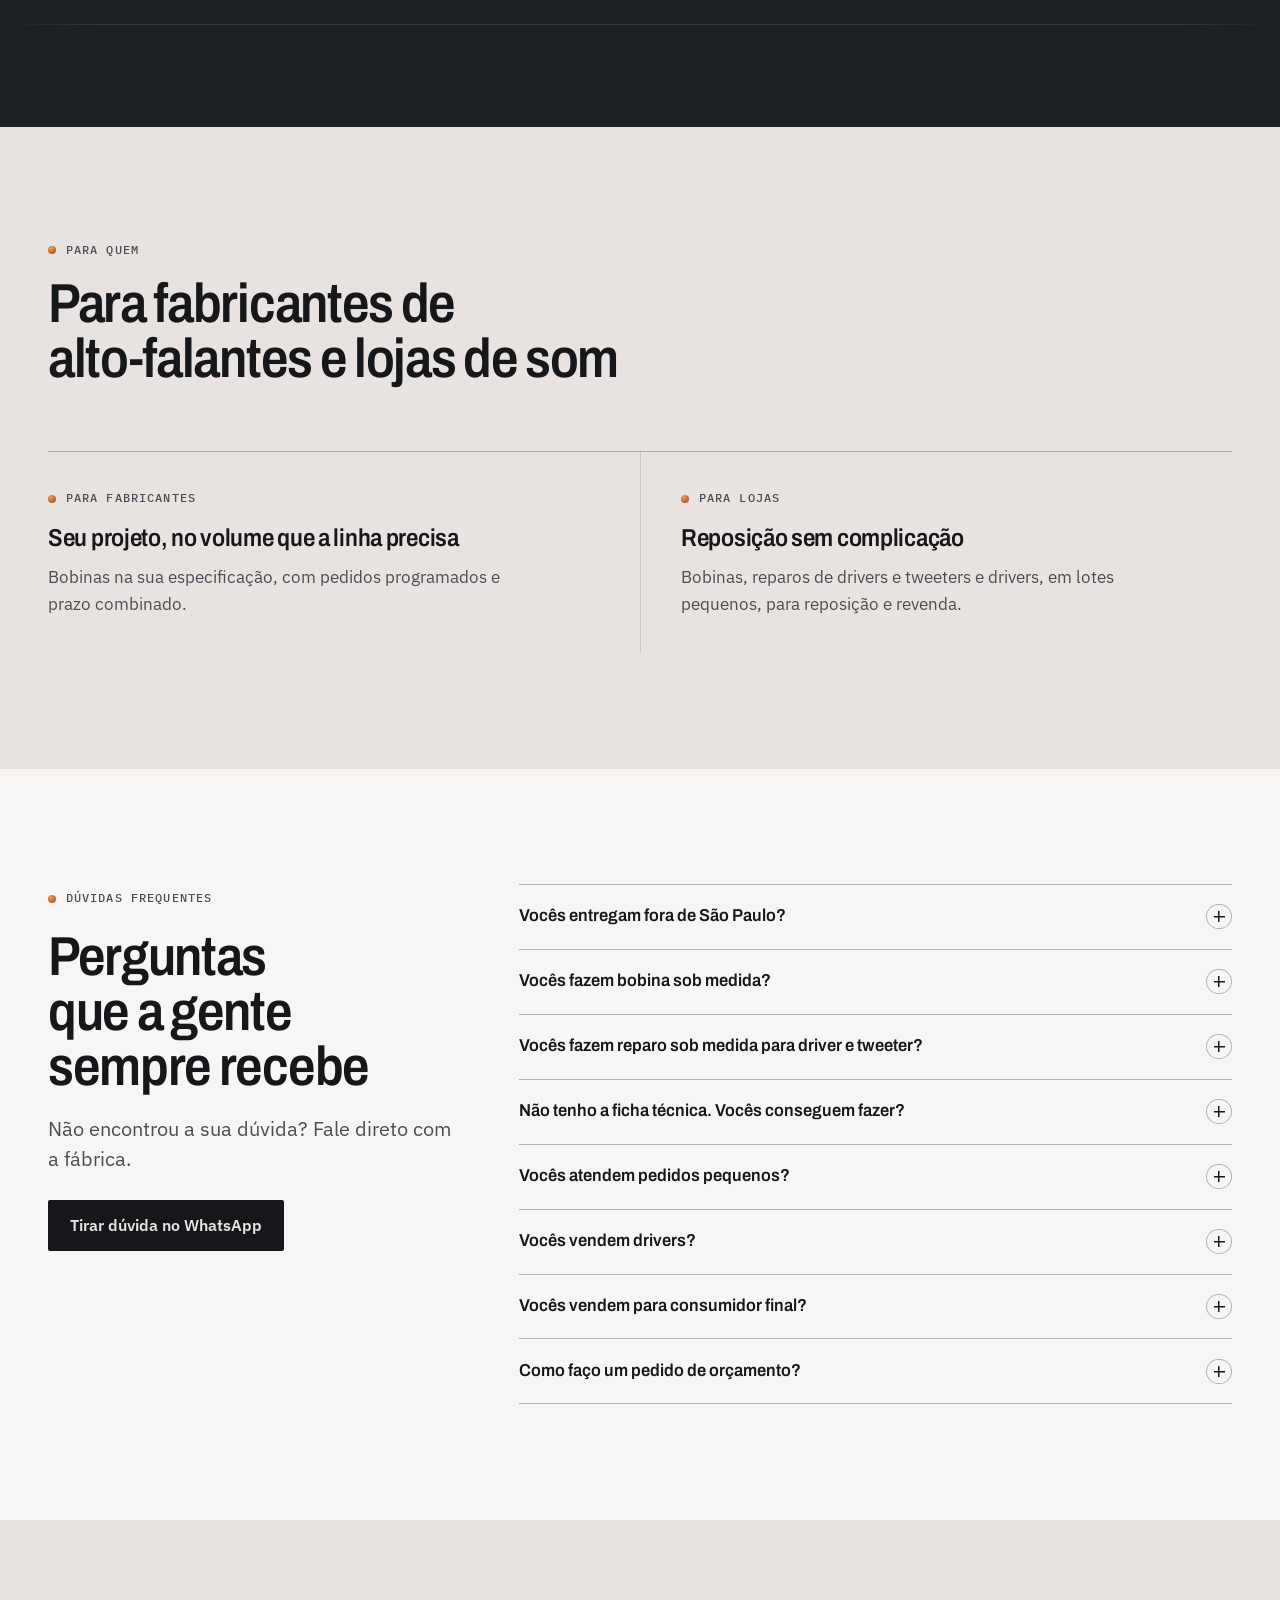
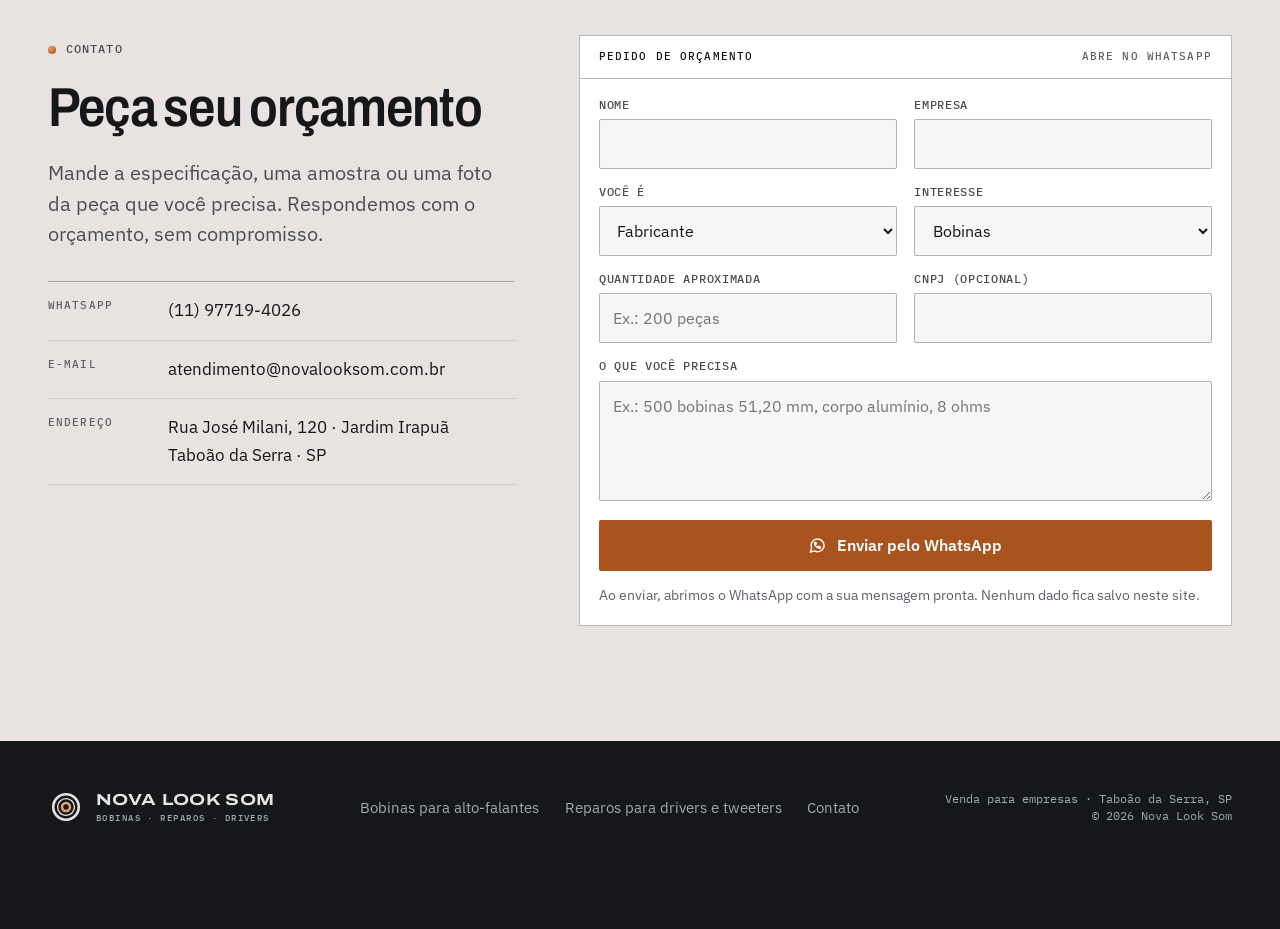
==== commit f2b835ef: "Publica o novo visual da página inicial com fotos dos produtos - Home redesenhada: tipografia Archiv" ====
--- a/index.html
+++ b/index.html
@@ -9,7 +9,7 @@
   <link rel="alternate" hreflang="pt-BR" href="https://www.novalooksom.com.br/">
   <link rel="alternate" hreflang="es" href="https://www.novalooksom.com.br/es/">
   <link rel="alternate" hreflang="x-default" href="https://www.novalooksom.com.br/">
-  <meta name="theme-color" content="#16191C">
+  <meta name="theme-color" content="#15171a">
 
   <!-- Compartilhamento (WhatsApp, Facebook, LinkedIn) -->
   <meta property="og:type" content="website">
@@ -25,8 +25,9 @@
   <link rel="apple-touch-icon" href="assets/img/apple-touch-icon.png">
   <link rel="preconnect" href="https://fonts.googleapis.com">
   <link rel="preconnect" href="https://fonts.gstatic.com" crossorigin>
-  <link rel="stylesheet" href="https://fonts.googleapis.com/css2?family=IBM+Plex+Sans:wght@400;500;600&family=Oswald:wght@500;600&display=swap">
-  <link rel="stylesheet" href="assets/css/style.css">
+  <link rel="stylesheet" href="https://fonts.googleapis.com/css2?family=Archivo:wdth,wght@62..125,400..800&family=IBM+Plex+Mono:wght@400;500&family=IBM+Plex+Sans:wght@400;500;600&display=swap">
+  <link rel="stylesheet" href="assets/css/v2.css">
+  <script>document.documentElement.classList.add('js');</script>
 
   <!-- Dados da empresa para o Google -->
   <script type="application/ld+json">
@@ -143,479 +144,646 @@
   <!-- /seo:auto -->
 </head>
 <body>
-
-<a class="skip" href="#conteudo">Pular para o conteúdo</a>
-
-<div class="b2b-bar b2b-bar--intl"><span>Venda para empresas<span class="b2b-bar__who">: fabricantes de alto-falantes e lojas</span><span class="b2b-bar__more"> · Atacado e lotes sob medida</span></span><nav class="langs" aria-label="Idioma"><a href="index.html" lang="pt-BR" aria-current="true">PT</a> <a href="es/index.html" lang="es" hreflang="es">ES</a> <a href="en/index.html" lang="en" hreflang="en">EN</a> <a href="zh/index.html" lang="zh-CN" hreflang="zh-CN">中文</a></nav></div>
-
-<header class="topbar">
-  <div class="wrap topbar__in">
-    <a href="#topo" class="brand" aria-label="Nova Look Som, início">
-      <svg width="36" height="36" viewBox="0 0 36 36" aria-hidden="true"><g fill="none" stroke="currentColor" stroke-width="2"><circle cx="18" cy="18" r="16"/><circle cx="18" cy="18" r="11"/><circle cx="18" cy="18" r="6"/></g></svg>
-      <span>NOVA LOOK SOM</span>
+<a class="pular" href="#conteudo">Pular para o conteúdo</a>
+
+<!-- Símbolos reutilizados: o "N" da marca (corte da bobina) e ícones -->
+<svg width="0" height="0" style="position:absolute" aria-hidden="true">
+  <!-- Símbolo: os três círculos da marca. O aro (forte), o cone (fino) e, em cobre, a bobina no centro -->
+  <symbol id="marca" viewBox="0 0 48 48">
+    <g fill="none">
+      <circle cx="24" cy="24" r="17" stroke="currentColor" stroke-width="3.4"/>
+      <circle cx="24" cy="24" r="11.2" stroke="currentColor" stroke-width="1.8"/>
+      <circle cx="24" cy="24" r="5.3" stroke-width="3.4" style="stroke: var(--centro, #c26a2e)"/>
+    </g>
+  </symbol>
+  <symbol id="ic-zap" viewBox="0 0 24 24"><g fill="none" stroke="currentColor" stroke-width="1.8" stroke-linecap="round" stroke-linejoin="round"><path d="M21 12a8.5 8.5 0 0 1-12.6 7.4L3 21l1.7-5.2A8.5 8.5 0 1 1 21 12z"/><path d="M9 10.5c.5 2 2 3.5 4 4l1.2-1.1 2 1-.4 1.6c-3.7.2-7.5-3.5-7.3-7.3l1.6-.4 1 2z"/></g></symbol>
+  <symbol id="ic-virar" viewBox="0 0 24 24"><g fill="none" stroke="currentColor" stroke-width="1.6" stroke-linecap="round" stroke-linejoin="round"><path d="M4 12a8 8 0 0 1 14-5.3L20 9"/><path d="M20 4v5h-5"/><path d="M20 12a8 8 0 0 1-14 5.3L4 15"/><path d="M4 20v-5h5"/></g></symbol>
+</svg>
+
+<!-- ======================= FAIXA B2B + IDIOMAS ======================= -->
+<div class="faixa">
+  <div class="wrap">
+    <span class="faixa__txt">Venda para empresas: fabricantes de alto-falantes e lojas<span class="faixa__mais"> · Atacado e lotes sob medida</span></span>
+    <nav class="idiomas" aria-label="Idioma">
+      <a href="index.html" lang="pt-BR" aria-current="true">PT</a>
+      <a href="es/index.html" lang="es" hreflang="es">ES</a>
+      <a href="en/index.html" lang="en" hreflang="en">EN</a>
+      <a href="zh/index.html" lang="zh-CN" hreflang="zh-CN">中文</a>
+    </nav>
+  </div>
+</div>
+
+<!-- ======================= TOPO ======================= -->
+<header class="topo">
+  <div class="wrap">
+    <a class="marca" href="#topo" aria-label="Nova Look Som, início">
+      <svg aria-hidden="true"><use href="#marca"/></svg>
+      <span><span class="marca__nome">Nova Look Som</span><span class="marca__desc">Bobinas · Reparos · Drivers</span></span>
     </a>
-    <button class="menu-btn" aria-expanded="false" aria-controls="menu" aria-label="Abrir menu">
-      <svg width="26" height="26" viewBox="0 0 24 24" fill="none" stroke="currentColor" stroke-width="2" stroke-linecap="round" aria-hidden="true"><path d="M4 7h16M4 12h16M4 17h16"/></svg>
+    <button class="menu-btn" type="button" aria-expanded="false" aria-controls="menu" aria-label="Abrir menu">
+      <svg viewBox="0 0 24 24" fill="none" stroke="currentColor" stroke-width="1.8" stroke-linecap="round" aria-hidden="true"><path d="M4 7h16M4 12h16M4 17h16"/></svg>
     </button>
-    <nav id="menu" class="menu" aria-label="Seções do site">
+    <nav class="menu" id="menu" aria-label="Seções do site">
       <a href="#produtos">Produtos</a>
-      <a href="bobinas-para-alto-falantes.html">Bobinas</a>
-      <a href="reparos-para-drivers-e-tweeters.html">Reparos</a>
+      <a href="#bobina">Bobinas</a>
+      <a href="#reparos">Reparos</a>
       <a href="#sob-medida">Sob medida</a>
       <a href="#como-pedir">Como pedir</a>
       <a href="#perguntas">Dúvidas</a>
-      <a href="#contato" class="btn btn--copper btn--sm">Pedir orçamento</a>
+      <a class="btn btn--grafite btn--sm" href="#contato">Pedir orçamento</a>
     </nav>
   </div>
 </header>
 
 <main id="conteudo">
 
-<!-- ===================== TOPO ===================== -->
-<section id="topo" class="hero">
-  <div class="wrap hero__in">
-    <div class="hero__text">
-      <p class="eyebrow eyebrow--light">Fábrica em Taboão da Serra, SP · 28 anos</p>
-      <h1>Fabricação de bobinas para alto-falantes <span class="h1__sub">e reparos para drivers e tweeters</span></h1>
+<!-- ======================= HERO: foto real anotada como desenho técnico ======================= -->
+<section class="hero" id="topo">
+  <div class="wrap hero__grid">
+    <div class="hero__txt">
+      <p class="rotulo">Fábrica em Taboão da Serra, SP · 28 anos</p>
+      <h1>Fabricação de bobinas para <span class="nq">alto-falantes</span> <span class="h1__sub">e reparos para drivers e tweeters</span></h1>
       <p class="lead">Há 28 anos no mercado, fabricando com excelência e sob medida, no projeto ou na amostra de cada cliente. Atendemos clientes em todo o Brasil e na América Latina.</p>
-      <div class="actions">
-        <a class="btn btn--copper btn--lg" href="https://wa.me/5511977194026?text=Ol%C3%A1%2C%20vim%20pelo%20site%20e%20gostaria%20de%20um%20or%C3%A7amento." target="_blank" rel="noopener">Pedir orçamento no WhatsApp</a>
-        <a class="btn btn--outline btn--lg" href="#produtos">Ver produtos</a>
-      </div>
-      <p class="hero__note">Orçamento sem compromisso. Envie o projeto, uma amostra ou uma foto da peça.</p>
-    </div>
-    <div class="hero__art" aria-hidden="true">
-      <svg viewBox="0 0 400 400" class="coil-art">
-        <defs>
-          <linearGradient id="cu" x1="0" x2="1">
-            <stop offset="0" stop-color="#8E4718"/><stop offset="0.45" stop-color="#E9A877"/><stop offset="1" stop-color="#8E4718"/>
-          </linearGradient>
-        </defs>
-        <g fill="none" stroke="#2A2F34" stroke-width="2">
-          <circle cx="200" cy="200" r="190"/><circle cx="200" cy="200" r="165"/><circle cx="200" cy="200" r="140"/>
-        </g>
-        <ellipse cx="200" cy="112" rx="92" ry="22" fill="#D9CBB0"/>
-        <rect x="108" y="112" width="184" height="118" fill="#CDBD9F"/>
-        <rect x="108" y="230" width="184" height="62" fill="url(#cu)"/>
-        <g stroke="#7A3A12" stroke-width="1.2" opacity="0.7">
-          <path d="M108 238h184M108 246h184M108 254h184M108 262h184M108 270h184M108 278h184M108 286h184"/>
-        </g>
-        <ellipse cx="200" cy="292" rx="92" ry="22" fill="#9C5222"/>
-        <ellipse cx="200" cy="112" rx="70" ry="15" fill="#16191C"/>
-        <path d="M170 104 C 160 70, 150 50, 140 30" stroke="#C47A45" stroke-width="2.5" fill="none"/>
-        <path d="M230 104 C 240 70, 250 50, 262 30" stroke="#C47A45" stroke-width="2.5" fill="none"/>
-      </svg>
-    </div>
-  </div>
-</section>
-
-<!-- ===================== FAIXA ===================== -->
-<section class="facts" aria-label="Destaques">
-  <div class="wrap facts__in">
-    <div><strong>28 anos</strong><span>No mercado</span></div>
-    <div><strong>Todo o Brasil</strong><span>E países da América Latina</span></div>
-    <div><strong>Sob medida</strong><span>No diâmetro do seu projeto</span></div>
-    <div><strong>Drivers e reparos</strong><span>Para drivers e tweeters</span></div>
-  </div>
-</section>
-
-<!-- ===================== QUEM SOMOS ===================== -->
-<section id="quem-somos" class="section section--white about">
-  <div class="wrap about__in">
-    <p class="eyebrow">Quem somos</p>
-    <h2>Fábrica de bobinas e reparos em Taboão da Serra, SP</h2>
-    <p class="section__lead">A Nova Look Som é uma fábrica de bobinas para alto-falantes e de reparos para drivers e tweeters, com 28 anos no mercado. Fica em Taboão da Serra, na Grande São Paulo, e vende para fabricantes de alto-falantes e lojas de som de todo o Brasil e de países da América Latina. Também vende drivers.</p>
-    <p class="section__lead">Tudo é feito sob medida: o cliente envia o projeto, uma amostra ou uma foto da peça e recebe o orçamento pelo WhatsApp (11) 97719-4026.</p>
-  </div>
-</section>
-
-<!-- ===================== PRODUTOS ===================== -->
-<section id="produtos" class="section">
-  <div class="wrap">
-    <header class="section__head">
-      <p class="eyebrow">Produtos</p>
-      <h2>Bobinas, reparos e drivers direto da fábrica</h2>
-    </header>
-    <div class="cards cards--4">
-      <article class="card">
-        <svg class="card__icon" viewBox="0 0 24 24" aria-hidden="true"><circle cx="12" cy="12" r="9"/><circle cx="12" cy="12" r="5"/><circle cx="12" cy="12" r="1.5"/></svg>
-        <h3>Bobinas para alto-falantes</h3>
+      <div class="acoes">
+        <a class="btn btn--cobre" href="https://wa.me/5511977194026?text=Ol%C3%A1%2C%20vim%20pelo%20site%20e%20gostaria%20de%20um%20or%C3%A7amento." target="_blank" rel="noopener">
+          <svg aria-hidden="true"><use href="#ic-zap"/></svg>Pedir orçamento no WhatsApp
+        </a>
+        <a class="btn btn--linha" href="#produtos">Ver produtos</a>
+      </div>
+      <p class="hero__nota">Orçamento sem compromisso. Envie o projeto, uma amostra ou uma foto da peça.</p>
+    </div>
+
+    <figure class="hero__foto">
+      <div class="anotada" data-anotada style="--ar: 5 / 4">
+        <img src="assets/img/fotos/bobina-corpo-escuro-colar-destaque.webp" width="1782" height="1426" fetchpriority="high"
+             alt="Bobina para alto-falante fotografada de frente: corpo escuro com uma faixa clara no topo, enrolamento de fio de cobre embaixo e os dois cabinhos subindo pelas bordas">
+        <!-- Chamadas e cota: coordenadas em % da foto (largura 100, altura 80) -->
+        <svg class="anotada__linhas" viewBox="0 0 100 80" aria-hidden="true">
+          <g style="--d:.25s"><path class="lider" pathLength="1" d="M64.4 20 L70 15.5 L74 15.5"/><circle class="alvo" cx="64.4" cy="20" r="1.15"/><circle class="alvo-ponto" cx="64.4" cy="20" r=".35"/></g>
+          <g style="--d:.45s"><path class="lider" pathLength="1" d="M42.1 42 L28 42"/><circle class="alvo" cx="42.1" cy="42" r="1.15"/><circle class="alvo-ponto" cx="42.1" cy="42" r=".35"/></g>
+          <g class="is-cobre" style="--d:.65s"><path class="lider" pathLength="1" d="M57.9 59.5 L70 59.5 L74 59.5"/><circle class="alvo" cx="57.9" cy="59.5" r="1.15"/><circle class="alvo-ponto" cx="57.9" cy="59.5" r=".35"/></g>
+        </svg>
+        <!-- Cota do diâmetro embaixo da bobina (em cima, os cabinhos saem justo das bordas) -->
+        <svg class="anotada__cota" viewBox="0 0 100 80" aria-hidden="true">
+          <path class="cota-linha" d="M36.4 70.6 V74.6 M64.9 70.6 V74.6 M36.4 73.4 H64.9"/>
+          <path class="cota-seta" d="M36.4 73.4 L38.3 72.7 L38.3 74.1 Z M64.9 73.4 L63 72.7 L63 74.1 Z"/>
+        </svg>
+        <span class="cota-txt cota-txt--abaixo" style="left:50.65%;top:91.75%" aria-hidden="true">Ø do seu projeto</span>
+        <p class="chamada" style="left:74.6%;top:19.4%;--d:.25s" aria-hidden="true"><b>01</b><span>Cabinhos</span><small>No comprimento do seu projeto</small></p>
+        <p class="chamada chamada--esq" style="right:72.6%;top:52.5%;--d:.45s" aria-hidden="true"><b>02</b><span>Corpo</span><small>Kapton, alumínio ou fibra</small></p>
+        <p class="chamada is-cobre" style="left:74.6%;top:74.4%;--d:.65s" aria-hidden="true"><b>03</b><span>Enrolamento</span><small>Fio de cobre, alumínio ou CCAW</small></p>
+        <span class="marcador" style="left:64.4%;top:25%" aria-hidden="true">1</span>
+        <span class="marcador" style="left:42.1%;top:52.5%" aria-hidden="true">2</span>
+        <span class="marcador is-cobre" style="left:57.9%;top:74.4%" aria-hidden="true">3</span>
+      </div>
+      <ol class="legenda-pecas" aria-label="Partes da bobina">
+        <li><b>1</b>Cabinhos</li>
+        <li><b>2</b>Corpo</li>
+        <li class="is-cobre"><b>3</b>Enrolamento</li>
+      </ol>
+      <figcaption class="foto-leg"><span>Foto do produto · bobina para alto-falante</span><span>Medidas do seu projeto</span></figcaption>
+    </figure>
+  </div>
+</section>
+
+<!-- ======================= DESTAQUES ======================= -->
+<section class="destaques" aria-label="Destaques">
+  <div class="enrolamento" aria-hidden="true"></div>
+  <ul class="wrap">
+    <li><strong>28 anos</strong><span>No mercado</span></li>
+    <li><strong>Todo o Brasil</strong><span>E países da América Latina</span></li>
+    <li><strong>Sob medida</strong><span>No diâmetro do seu projeto</span></li>
+    <li><strong>Drivers e reparos</strong><span>Para drivers e tweeters</span></li>
+  </ul>
+</section>
+
+<!-- ======================= QUEM SOMOS ======================= -->
+<section class="secao" id="quem-somos" aria-labelledby="quem-titulo">
+  <div class="wrap quem">
+    <div>
+      <p class="rotulo">Quem somos</p>
+      <h2 class="titulo" id="quem-titulo">Fábrica de bobinas e reparos em Taboão da Serra, SP</h2>
+      <!-- Parágrafo factual: é o trecho que buscadores e assistentes de IA costumam citar -->
+      <p class="lead">A Nova Look Som é uma fábrica de bobinas para alto-falantes e de reparos para drivers e tweeters, com 28 anos no mercado. Fica em Taboão da Serra, na Grande São Paulo, e vende para fabricantes de alto-falantes e lojas de som de todo o Brasil e de países da América Latina. Também vende drivers.</p>
+      <p class="lead">Tudo é feito sob medida: o cliente envia o projeto, uma amostra ou uma foto da peça e recebe o orçamento pelo WhatsApp (11) 97719-4026.</p>
+    </div>
+    <figure class="placa-foto">
+      <img src="assets/img/fotos/bobina-corpo-claro-vertical.webp" width="880" height="1100" loading="lazy" decoding="async"
+           alt="Bobina para alto-falante de corpo claro, com o enrolamento de fio de cobre embaixo e dois cabinhos saindo pela borda de cima">
+      <figcaption>Foto do produto · bobina para alto-falante, feita na fábrica</figcaption>
+    </figure>
+  </div>
+</section>
+
+<!-- ======================= PRODUTOS ======================= -->
+<section class="secao secao--papel" id="produtos" aria-labelledby="produtos-titulo">
+  <div class="wrap">
+    <div class="cab">
+      <p class="rotulo">Produtos</p>
+      <h2 class="titulo" id="produtos-titulo">Bobinas, reparos e drivers direto da fábrica</h2>
+      <p class="lead">Você negocia com quem produz, sem intermediário. Do lote pequeno ao pedido programado.</p>
+    </div>
+
+    <ul class="indice">
+      <li>
+        <h3>Bobinas para <span class="nq">alto-falantes</span></h3>
         <p>Simples ou duplas, para woofers, subwoofers e médios. Corpo em kapton, alumínio ou fibra, no diâmetro e no enrolamento do seu projeto.</p>
-        <a class="link-arrow link-arrow--dark" href="bobinas-para-alto-falantes.html">Ver bobinas</a>
-      </article>
-      <article class="card">
-        <svg class="card__icon" viewBox="0 0 24 24" aria-hidden="true"><path d="M4 16c3-9 13-9 16 0"/><path d="M8 16c1.5-4 6.5-4 8 0"/><path d="M3 16h18"/></svg>
+        <a class="seta" href="#bobina">Ver bobinas</a>
+      </li>
+      <li>
         <h3>Reparos para drivers</h3>
         <p>Diafragma fenólico, poliimida ou titânio, com bobina da casa, no modelo do seu driver. Envie o projeto ou uma amostra.</p>
-        <a class="link-arrow link-arrow--dark" href="reparos-para-drivers-e-tweeters.html">Ver reparos</a>
-      </article>
-      <article class="card">
-        <svg class="card__icon" viewBox="0 0 24 24" aria-hidden="true"><path d="M6 15a6 6 0 0 1 12 0"/><circle cx="12" cy="15" r="2"/><path d="M4 18h16"/></svg>
+        <a class="seta" href="#reparos">Ver reparos</a>
+      </li>
+      <li>
         <h3>Reparos para tweeters</h3>
         <p>Reparos sob medida para tweeters, com diafragma fenólico, poliimida ou titânio, para o agudo voltar a tocar como novo.</p>
-        <a class="link-arrow link-arrow--dark" href="reparos-para-drivers-e-tweeters.html">Ver reparos</a>
-      </article>
-      <article class="card card--dark">
-        <svg class="card__icon" viewBox="0 0 24 24" aria-hidden="true"><rect x="3" y="3" width="18" height="18" rx="3"/><circle cx="12" cy="12" r="6"/><circle cx="12" cy="12" r="2.5"/></svg>
+        <a class="seta" href="#reparos">Ver reparos</a>
+      </li>
+      <li>
         <h3>Drivers</h3>
         <p>Drivers completos para quem monta ou reforma sistemas de som. Consulte os modelos disponíveis.</p>
-        <a class="link-arrow" href="#contato">Consultar modelos</a>
+        <a class="seta" href="https://wa.me/5511977194026?text=Ol%C3%A1%2C%20vim%20pelo%20site%20e%20quero%20consultar%20os%20modelos%20de%20drivers." target="_blank" rel="noopener">Consultar modelos</a>
+      </li>
+    </ul>
+
+    <div class="materia" id="materia-prima">
+      <div>
+        <h3>Corpo da bobina</h3>
+        <ul class="amostras">
+          <li><i class="amostra am-kapton" aria-hidden="true"></i>Kapton</li>
+          <li><i class="amostra am-aluminio" aria-hidden="true"></i>Alumínio</li>
+          <li><i class="amostra am-fibra" aria-hidden="true"></i>Fibra</li>
+        </ul>
+      </div>
+      <div>
+        <h3>Fios</h3>
+        <ul class="amostras">
+          <li><i class="amostra am-cobre" aria-hidden="true"></i>Cobre</li>
+          <li><i class="amostra am-fio-aluminio" aria-hidden="true"></i>Alumínio</li>
+          <li><i class="amostra am-ccaw" aria-hidden="true"></i>CCAW</li>
+        </ul>
+        <p class="materia__nota">De acordo com o seu projeto.</p>
+      </div>
+      <div>
+        <h3>Diafragma dos reparos</h3>
+        <ul class="amostras">
+          <li><img class="amostra" src="assets/img/fotos/domo-fenolico.webp" width="220" height="220" alt="" loading="lazy">Fenólicos</li>
+          <li><img class="amostra" src="assets/img/fotos/domo-poliimida.webp" width="220" height="220" alt="" loading="lazy">Poliimida</li>
+          <li><img class="amostra" src="assets/img/fotos/domo-titanio.webp" width="240" height="240" alt="" loading="lazy">Titânio</li>
+        </ul>
+        <p class="materia__nota">As amostras de diafragma são fotos das peças.</p>
+      </div>
+    </div>
+  </div>
+</section>
+
+<!-- ======================= BOBINA: desenho técnico em corte ======================= -->
+<section class="secao secao--grafite" id="bobina" aria-labelledby="bobina-titulo">
+  <div class="wrap">
+    <div class="cab">
+      <p class="rotulo">Bobinas para alto-falantes</p>
+      <h2 class="titulo" id="bobina-titulo">A bobina certa para o seu alto-falante</h2>
+      <p class="lead">Produzimos bobinas para woofers, subwoofers e médios, no diâmetro, no material e no enrolamento do seu projeto. É a peça que define como o alto-falante toca, por isso cada uma sai da fábrica pronta para o seu modelo.</p>
+    </div>
+    <!-- Vitrine: fotos das bobinas -->
+    <div class="vitrine">
+      <figure class="vitrine__item">
+        <div class="vitrine__foto">
+          <img src="assets/img/fotos/bobina-corpo-claro.webp" width="900" height="1125" loading="lazy" decoding="async" alt="Bobina para alto-falante de corpo claro, com enrolamento de fio de cobre e dois cabinhos retos">
+        </div>
+      </figure>
+      <figure class="vitrine__item">
+        <div class="vitrine__foto">
+          <img src="assets/img/fotos/bobina-corpo-escuro-faixa.webp" width="900" height="1125" loading="lazy" decoding="async" alt="Bobina para alto-falante de corpo escuro, com uma faixa clara acima do enrolamento de cobre e dois cabinhos retos">
+        </div>
+      </figure>
+      <figure class="vitrine__item">
+        <div class="vitrine__foto">
+          <img src="assets/img/fotos/bobina-corpo-escuro-colar.webp" width="900" height="1125" loading="lazy" decoding="async" alt="Bobina para alto-falante de corpo escuro com borda clara no topo, enrolamento de cobre e os dois cabinhos subindo rente às bordas">
+        </div>
+      </figure>
+      <p class="vitrine__leg"><span>Fotos do produto · bobinas feitas na fábrica, cada uma no projeto do cliente</span></p>
+    </div>
+
+    <div class="bobina">
+      <figure class="desenho">
+        <svg viewBox="0 0 640 420" role="img" aria-labelledby="corte-titulo">
+          <title id="corte-titulo">Corte simplificado de um alto-falante, com a bobina em destaque dentro do campo do ímã, presa ao cone e à aranha</title>
+          <defs>
+            <pattern id="hach-a" width="6" height="6" patternUnits="userSpaceOnUse" patternTransform="rotate(45)"><line x1="0" y1="0" x2="0" y2="6" stroke="#a3a8ad" stroke-width="1" opacity=".5"/></pattern>
+            <pattern id="hach-b" width="5" height="5" patternUnits="userSpaceOnUse" patternTransform="rotate(-45)"><line x1="0" y1="0" x2="0" y2="5" stroke="#a3a8ad" stroke-width="1" opacity=".42"/></pattern>
+          </defs>
+          <!-- eixo (traço e ponto) -->
+          <path d="M320 150 V398" fill="none" stroke="#a3a8ad" stroke-width="1" stroke-dasharray="14 4 2 4" opacity=".55"/>
+          <!-- carcaça, suspensão, cone, calota e aranha -->
+          <g fill="none" stroke="#a3a8ad" stroke-width="1.4" stroke-linecap="round" stroke-linejoin="round">
+            <path d="M58 64 H118 L236 262"/><path d="M582 64 H522 L404 262"/>
+            <path d="M118 64 Q134 40 150 64"/><path d="M490 64 Q506 40 522 64"/>
+            <path d="M150 64 L268 236" stroke-width="2.2"/><path d="M490 64 L372 236" stroke-width="2.2"/>
+            <path d="M268 236 Q320 176 372 236" stroke-width="1.7"/>
+            <path d="M268 256 q-4.25 -7 -8.5 0 t-8.5 0 t-8.5 0 t-8.5 0"/><path d="M372 256 q4.25 -7 8.5 0 t8.5 0 t8.5 0 t8.5 0"/>
+          </g>
+          <!-- placas, ímã e peça polar: hachurados porque estão cortados -->
+          <g stroke="#a3a8ad" stroke-width="1.2">
+            <rect x="150" y="282" width="104" height="16" fill="url(#hach-a)"/>
+            <rect x="386" y="282" width="104" height="16" fill="url(#hach-a)"/>
+            <rect x="150" y="298" width="96" height="54" fill="url(#hach-b)"/>
+            <rect x="394" y="298" width="96" height="54" fill="url(#hach-b)"/>
+            <path d="M150 352 H280 V262 H360 V352 H490 V368 H150 Z" fill="url(#hach-a)"/>
+          </g>
+          <!-- bobina: corpo + espiras do fio em corte (os mesmos pontos de cobre da marca) -->
+          <rect x="268" y="230" width="4" height="100" fill="#d9a066" opacity=".6"/>
+          <rect x="368" y="230" width="4" height="100" fill="#d9a066" opacity=".6"/>
+          <g fill="#e8a06a">
+            <circle cx="258" cy="292" r="2.6"/><circle cx="264" cy="292" r="2.6"/><circle cx="258" cy="298" r="2.6"/><circle cx="264" cy="298" r="2.6"/>
+            <circle cx="258" cy="304" r="2.6"/><circle cx="264" cy="304" r="2.6"/><circle cx="258" cy="310" r="2.6"/><circle cx="264" cy="310" r="2.6"/>
+            <circle cx="258" cy="316" r="2.6"/><circle cx="264" cy="316" r="2.6"/><circle cx="258" cy="322" r="2.6"/><circle cx="264" cy="322" r="2.6"/>
+            <circle cx="258" cy="328" r="2.6"/><circle cx="264" cy="328" r="2.6"/>
+            <circle cx="376" cy="292" r="2.6"/><circle cx="382" cy="292" r="2.6"/><circle cx="376" cy="298" r="2.6"/><circle cx="382" cy="298" r="2.6"/>
+            <circle cx="376" cy="304" r="2.6"/><circle cx="382" cy="304" r="2.6"/><circle cx="376" cy="310" r="2.6"/><circle cx="382" cy="310" r="2.6"/>
+            <circle cx="376" cy="316" r="2.6"/><circle cx="382" cy="316" r="2.6"/><circle cx="376" cy="322" r="2.6"/><circle cx="382" cy="322" r="2.6"/>
+            <circle cx="376" cy="328" r="2.6"/><circle cx="382" cy="328" r="2.6"/>
+          </g>
+          <!-- cabinho até o terminal -->
+          <path d="M266 240 C230 214 180 212 150 220" fill="none" stroke="#e8a06a" stroke-width="1.4"/>
+          <rect x="132" y="214" width="16" height="12" rx="1" fill="none" stroke="#e8a06a" stroke-width="1.4"/>
+          <!-- chamadas -->
+          <g fill="none" stroke="#a3a8ad" stroke-width="1">
+            <path d="M52 150 H205"/><path d="M52 40 L128 50"/><path d="M362 156 L342 208"/><path d="M588 256 H402"/>
+            <path d="M588 326 H472"/><path d="M300 392 V346"/><path d="M52 206 L131 218"/>
+          </g>
+          <path d="M52 310 H254" fill="none" stroke="#e8a06a" stroke-width="1.2"/>
+          <g font-family="IBM Plex Mono, monospace" font-size="11" font-weight="500" text-anchor="middle">
+            <g fill="#15171a" stroke="#a3a8ad" stroke-width="1"><circle cx="40" cy="150" r="11"/><circle cx="40" cy="40" r="11"/><circle cx="372" cy="150" r="11"/><circle cx="600" cy="256" r="11"/><circle cx="600" cy="326" r="11"/><circle cx="300" cy="404" r="11"/><circle cx="40" cy="206" r="11"/></g>
+            <circle cx="40" cy="310" r="11" fill="#e8a06a"/>
+            <g fill="#e8e3e1"><text x="40" y="154">1</text><text x="40" y="44">2</text><text x="372" y="154">3</text><text x="600" y="260">4</text><text x="600" y="330">6</text><text x="300" y="408">7</text><text x="40" y="210">8</text></g>
+            <text x="40" y="314" fill="#15171a">5</text>
+          </g>
+        </svg>
+        <figcaption class="desenho__carimbo"><span>Corte simplificado</span><span>Bobina em destaque</span><span>Sem escala</span></figcaption>
+      </figure>
+
+      <div>
+        <ol class="pecas" aria-label="Partes do alto-falante">
+          <li><b>1</b>Cone</li>
+          <li><b>2</b>Suspensão</li>
+          <li><b>3</b>Calota</li>
+          <li><b>4</b>Aranha</li>
+          <li class="is-cobre"><b>5</b>Bobina</li>
+          <li><b>6</b>Ímã</li>
+          <li><b>7</b>Peça polar</li>
+          <li><b>8</b>Cabinhos e terminal</li>
+        </ol>
+        <div class="porque">
+          <h3>Por que escolher a Nova Look Som</h3>
+          <ul>
+            <li><b>Direto da fábrica.</b> Você negocia com quem produz, sem intermediário.</li>
+            <li><b>No seu modelo.</b> Envie o projeto ou uma amostra e a bobina é produzida na medida do seu alto-falante.</li>
+            <li><b>28 anos de mercado.</b> Marcas de alto-falantes de todo o Brasil confiam no nosso trabalho.</li>
+            <li><b>Do lote pequeno ao pedido programado.</b> Atendemos a reposição da loja e a linha de produção do fabricante.</li>
+          </ul>
+        </div>
+        <div class="acoes">
+          <a class="btn btn--cobre" href="#contato">Pedir orçamento</a>
+          <a class="btn btn--linha" href="bobinas-para-alto-falantes.html">Ver todas as bobinas</a>
+        </div>
+      </div>
+    </div>
+  </div>
+</section>
+
+<!-- ======================= REPAROS: fotos reais, frente e verso ======================= -->
+<section class="secao" id="reparos" aria-labelledby="reparos-titulo">
+  <div class="wrap">
+    <div class="cab">
+      <p class="rotulo">Reparos para drivers e tweeters</p>
+      <h2 class="titulo" id="reparos-titulo">Reparo feito no padrão da sua peça</h2>
+      <p class="lead">O reparo é o conjunto de reposição do driver ou do tweeter: o diafragma, a bobina e os terminais, montados no aro. Você envia o projeto ou uma peça de amostra e a gente produz no seu modelo.</p>
+    </div>
+
+    <div class="placas">
+      <article class="virar" data-virar>
+        <div class="virar__cena"><div class="virar__peca">
+          <figure class="virar__lado">
+            <img src="assets/img/fotos/reparo-titanio-frente.webp" width="1000" height="800" loading="lazy" decoding="async" alt="Reparo com diafragma em titânio visto de frente: domo com nervuras em estrela e terminais no aro plástico">
+            <span>Frente</span>
+          </figure>
+          <figure class="virar__lado virar__lado--verso" aria-hidden="true">
+            <img src="assets/img/fotos/reparo-titanio-verso.webp" width="842" height="674" loading="lazy" decoding="async" alt="Reparo com diafragma em titânio visto por trás, com a bobina de cobre em volta do domo">
+            <span>Verso</span>
+          </figure>
+        </div></div>
+        <div class="virar__rodape">
+          <div><h3>Diafragma em titânio</h3><p>Foto do produto · frente e verso</p></div>
+          <button class="virar__btn" type="button" aria-pressed="false"><svg aria-hidden="true"><use href="#ic-virar"/></svg><span>Ver verso</span></button>
+        </div>
       </article>
-    </div>
-    <div class="materials" id="materia-prima">
-      <h3 class="materials__title">Matéria-prima de alta qualidade</h3>
-      <div class="materials__grid">
-        <div>
-          <b>Corpo da bobina</b>
-          <ul class="chips"><li>Kapton</li><li>Alumínio</li><li>Fibra</li></ul>
-        </div>
-        <div>
-          <b>Fios</b>
-          <ul class="chips"><li>Cobre</li><li>Alumínio</li><li>CCAW</li></ul>
-          <span>De acordo com o seu projeto.</span>
-        </div>
-        <div>
-          <b>Diafragma dos reparos</b>
-          <ul class="chips"><li>Fenólicos</li><li>Poliimida</li><li>Titânio</li></ul>
-        </div>
-      </div>
-    </div>
-  </div>
-</section>
-
-<!-- ===================== A BOBINA ===================== -->
-<section id="bobina" class="section section--white">
-  <div class="wrap">
-    <header class="section__head">
-      <p class="eyebrow">Bobinas para alto-falantes</p>
-      <h2>A bobina certa para o seu alto-falante</h2>
-      <p class="section__lead">Produzimos bobinas para woofers, subwoofers e médios, no diâmetro, no material e no enrolamento do seu projeto. É a peça que define como o alto-falante toca, por isso cada uma sai da fábrica pronta para o seu modelo.</p>
-    </header>
-    <div class="split">
-      <figure class="cutaway">
-        <svg viewBox="0 0 600 430" role="img" aria-label="Corte de um alto-falante com a bobina em destaque, dentro do campo do ímã, presa ao cone e à aranha">
-          <g fill="none" stroke="#3A3F44" stroke-width="5" stroke-linejoin="round" stroke-linecap="round">
-            <path d="M40 62 L110 62 L185 250"/><path d="M560 62 L490 62 L415 250"/>
-            <path d="M60 62 L170 250"/><path d="M540 62 L430 250"/>
-          </g>
-          <g fill="none" stroke="#7A7F84" stroke-width="6" stroke-linecap="round"><path d="M70 64 Q86 36 102 64"/><path d="M498 64 Q514 36 530 64"/></g>
-          <path d="M102 64 L254 212 L254 222 L96 70 Z" fill="#5A6066"/>
-          <path d="M498 64 L346 212 L346 222 L504 70 Z" fill="#5A6066"/>
-          <path d="M248 214 Q300 160 352 214 Z" fill="#7A7F84"/>
-          <g fill="none" stroke="#A9A39A" stroke-width="3"><path d="M186 244 q8 -10 16 0 t16 0 t16 0 t16 0 t4 0"/><path d="M414 244 q-8 -10 -16 0 t-16 0 t-16 0 t-16 0 t-4 0"/></g>
-          <rect x="250" y="210" width="10" height="122" fill="#E3D7C1"/><rect x="340" y="210" width="10" height="122" fill="#E3D7C1"/>
-          <rect x="245" y="284" width="20" height="48" rx="2" fill="#B8662F"/><rect x="335" y="284" width="20" height="48" rx="2" fill="#B8662F"/>
-          <g stroke="#8E4718" stroke-width="1.2"><path d="M245 290h20M245 296h20M245 302h20M245 308h20M245 314h20M245 320h20M245 326h20"/><path d="M335 290h20M335 296h20M335 302h20M335 308h20M335 314h20M335 320h20M335 326h20"/></g>
-          <rect x="150" y="262" width="92" height="20" fill="#9AA0A6"/><rect x="358" y="262" width="92" height="20" fill="#9AA0A6"/>
-          <rect x="150" y="282" width="86" height="58" fill="#2A2F34"/><rect x="364" y="282" width="86" height="58" fill="#2A2F34"/>
-          <rect x="150" y="340" width="300" height="22" fill="#9AA0A6"/>
-          <rect x="270" y="252" width="60" height="88" fill="#9AA0A6"/>
-          <path d="M255 232 C 210 200, 160 210, 132 226" fill="none" stroke="#B8662F" stroke-width="2.5"/>
-          <rect x="118" y="220" width="18" height="12" rx="2" fill="#C9A227"/>
-          <circle cx="300" cy="308" r="78" fill="none" stroke="#B8662F" stroke-width="2" stroke-dasharray="6 6" opacity="0.7"/>
-          <g font-family="IBM Plex Sans, sans-serif" font-size="15" font-weight="600" text-anchor="middle">
-            <circle cx="150" cy="140" r="15" fill="#16191C"/><text x="150" y="145" fill="#F4F2ED">1</text>
-            <circle cx="86" cy="26" r="15" fill="#16191C"/><text x="86" y="31" fill="#F4F2ED">2</text>
-            <circle cx="300" cy="150" r="15" fill="#16191C"/><text x="300" y="155" fill="#F4F2ED">3</text>
-            <circle cx="440" cy="222" r="15" fill="#16191C"/><text x="440" y="227" fill="#F4F2ED">4</text>
-            <circle cx="300" cy="402" r="18" fill="#B8662F"/><text x="300" y="408" fill="#FFFFFF" font-size="17">5</text>
-            <circle cx="193" cy="312" r="15" fill="#F4F2ED"/><text x="193" y="317" fill="#16191C">6</text>
-            <circle cx="300" cy="296" r="15" fill="#16191C"/><text x="300" y="301" fill="#F4F2ED">7</text>
-            <circle cx="100" cy="250" r="15" fill="#16191C"/><text x="100" y="255" fill="#F4F2ED">8</text>
-          </g>
-          <path d="M300 384 L300 336" stroke="#B8662F" stroke-width="2"/>
-        </svg>
-        <figcaption>Corte simplificado de um alto-falante. Em destaque, a bobina.</figcaption>
+
+      <article class="virar" data-virar>
+        <div class="virar__cena"><div class="virar__peca">
+          <figure class="virar__lado">
+            <img src="assets/img/fotos/reparo-fenolico-frente.webp" width="828" height="662" loading="lazy" decoding="async" alt="Reparo com diafragma fenólico visto de frente: domo âmbar de trama aparente e terminais vermelho e preto">
+            <span>Frente</span>
+          </figure>
+          <figure class="virar__lado virar__lado--verso" aria-hidden="true">
+            <img src="assets/img/fotos/reparo-fenolico-verso.webp" width="786" height="629" loading="lazy" decoding="async" alt="Reparo com diafragma fenólico visto por trás, com o aro de alumínio e a bobina">
+            <span>Verso</span>
+          </figure>
+        </div></div>
+        <div class="virar__rodape">
+          <div><h3>Diafragma fenólico</h3><p>Foto do produto · frente e verso</p></div>
+          <button class="virar__btn" type="button" aria-pressed="false"><svg aria-hidden="true"><use href="#ic-virar"/></svg><span>Ver verso</span></button>
+        </div>
+      </article>
+
+      <article class="virar" data-virar>
+        <div class="virar__cena"><div class="virar__peca">
+          <figure class="virar__lado">
+            <img src="assets/img/fotos/reparo-poliimida-frente.webp" width="660" height="528" loading="lazy" decoding="async" alt="Reparo com diafragma em poliimida visto de frente: domo claro translúcido e terminais dourados">
+            <span>Frente</span>
+          </figure>
+          <figure class="virar__lado virar__lado--verso" aria-hidden="true">
+            <img src="assets/img/fotos/reparo-poliimida-verso.webp" width="1000" height="800" loading="lazy" decoding="async" alt="Reparo com diafragma em poliimida visto por trás, com o anel de cobre da bobina em volta do domo">
+            <span>Verso</span>
+          </figure>
+        </div></div>
+        <div class="virar__rodape">
+          <div><h3>Diafragma em poliimida</h3><p>Foto do produto · frente e verso</p></div>
+          <button class="virar__btn" type="button" aria-pressed="false"><svg aria-hidden="true"><use href="#ic-virar"/></svg><span>Ver verso</span></button>
+        </div>
+      </article>
+    </div>
+
+    <div class="reparo-extra">
+      <figure class="reparo-anotado">
+        <div class="anotada" data-anotada>
+          <img src="assets/img/fotos/reparo-titanio-verso-anotado.webp" width="1051" height="788" loading="lazy" decoding="async"
+               alt="Reparo para driver visto por trás: aro de alumínio, diafragma em titânio com nervuras em estrela, a bobina de cobre em volta do diafragma e os terminais nas laterais">
+          <!-- Chamadas: coordenadas em % da foto (largura 100, altura 75) -->
+          <svg class="anotada__linhas" viewBox="0 0 100 75" aria-hidden="true">
+            <g style="--d:.25s"><path class="lider" pathLength="1" d="M74 37.5 L78 40.5 L81.5 40.5"/><circle class="alvo" cx="74" cy="37.5" r="1.15"/><circle class="alvo-ponto" cx="74" cy="37.5" r=".35"/></g>
+            <g style="--d:.45s"><path class="lider" pathLength="1" d="M51.5 38.6 L56 5.25 L59.5 5.25"/><circle class="alvo" cx="51.5" cy="38.6" r="1.15"/><circle class="alvo-ponto" cx="51.5" cy="38.6" r=".35"/></g>
+            <g class="is-cobre" style="--d:.65s"><path class="lider" pathLength="1" d="M46 22.65 L40 5.25 L27 5.25"/><circle class="alvo" cx="46" cy="22.65" r="1.15"/><circle class="alvo-ponto" cx="46" cy="22.65" r=".35"/></g>
+            <g style="--d:.85s"><path class="lider" pathLength="1" d="M29.5 45.75 L27 66 L24.5 66"/><circle class="alvo" cx="29.5" cy="45.75" r="1.15"/><circle class="alvo-ponto" cx="29.5" cy="45.75" r=".35"/></g>
+          </svg>
+          <p class="chamada" style="left:82.5%;top:54%;--d:.25s" aria-hidden="true"><b>01</b><span>Aro</span><small>No encaixe da sua peça</small></p>
+          <p class="chamada" style="left:60.5%;top:7%;--d:.45s" aria-hidden="true"><b>02</b><span>Diafragma</span><small>Titânio, nesta peça</small></p>
+          <p class="chamada chamada--esq is-cobre" style="right:74%;top:7%;--d:.65s" aria-hidden="true"><b>03</b><span>Bobina</span><small>Feita na nossa fábrica</small></p>
+          <p class="chamada chamada--esq" style="right:76.5%;top:88%;--d:.85s" aria-hidden="true"><b>04</b><span>Terminais</span><small>Montados no aro</small></p>
+          <span class="marcador" style="left:74%;top:50%" aria-hidden="true">1</span>
+          <span class="marcador" style="left:51.5%;top:51.5%" aria-hidden="true">2</span>
+          <span class="marcador is-cobre" style="left:46%;top:30.2%" aria-hidden="true">3</span>
+          <span class="marcador" style="left:29.5%;top:61%" aria-hidden="true">4</span>
+        </div>
+        <ol class="legenda-pecas" aria-label="Partes do reparo">
+          <li><b>1</b>Aro</li>
+          <li><b>2</b>Diafragma em titânio</li>
+          <li class="is-cobre"><b>3</b>Bobina da casa</li>
+          <li><b>4</b>Terminais</li>
+        </ol>
+        <figcaption class="foto-leg"><span>Foto do produto · reparo para driver, visto por trás</span><span>Diafragma em titânio</span></figcaption>
       </figure>
-      <div class="split__text">
-        <ol class="parts">
-          <li><b>1</b> Cone</li>
-          <li><b>2</b> Suspensão</li>
-          <li><b>3</b> Calota</li>
-          <li><b>4</b> Aranha</li>
-          <li class="parts__hl"><b>5</b> Bobina</li>
-          <li><b>6</b> Ímã</li>
-          <li><b>7</b> Peça polar</li>
-          <li><b>8</b> Cabinhos e terminal</li>
-        </ol>
-        <h3 class="h-sub">Por que escolher a Nova Look Som</h3>
-        <ul class="checks">
-          <li><b>Direto da fábrica.</b> Você negocia com quem produz, sem intermediário.</li>
-          <li><b>No seu modelo.</b> Envie o projeto ou uma amostra e a bobina é produzida na medida do seu alto-falante.</li>
-          <li><b>28 anos de mercado.</b> Marcas de alto-falantes de todo o Brasil confiam no nosso trabalho.</li>
-          <li><b>Do lote pequeno ao pedido programado.</b> Atendemos a reposição da loja e a linha de produção do fabricante.</li>
+      <div>
+        <div class="porque">
+          <h3>Por que escolher nossos reparos</h3>
+          <ul>
+            <li><b>Diafragmas fenólicos, poliimida e titânio.</b> O material que o seu driver ou tweeter pede.</li>
+            <li><b>Bobina própria.</b> Feita na nossa fábrica, com o mesmo padrão das nossas bobinas para alto-falantes.</li>
+            <li><b>Sob medida.</b> Diâmetro, impedância, furação e terminais seguem o projeto ou a amostra.</li>
+            <li><b>Direto da fábrica.</b> Você negocia com quem produz, em lotes pequenos ou programados.</li>
+          </ul>
+        </div>
+        <ul class="aplicacoes" aria-label="Aplicações">
+          <li>Driver de compressão</li><li>Corneta</li><li>Tweeter</li><li>Super tweeter</li>
         </ul>
-        <div class="actions">
-          <a class="btn btn--dark" href="#contato">Pedir orçamento</a>
-          <a class="link-arrow link-arrow--dark link-arrow--inline" href="bobinas-para-alto-falantes.html">Ver todas as bobinas</a>
-        </div>
-      </div>
-    </div>
-  </div>
-</section>
-
-<!-- ===================== REPAROS ===================== -->
-<section id="reparos" class="section">
-  <div class="wrap">
-    <header class="section__head">
-      <p class="eyebrow">Reparos para drivers e tweeters</p>
-      <h2>Reparo feito no padrão da sua peça</h2>
-      <p class="section__lead">O reparo é o conjunto de reposição do driver ou do tweeter: o diafragma, a bobina e os terminais, montados no aro. Trabalhamos igual às bobinas: você envia o projeto ou uma peça de amostra e a gente produz no seu modelo.</p>
-    </header>
-    <div class="split">
-      <div class="split__text">
-        <ol class="parts">
-          <li><b>1</b> Aro</li>
-          <li><b>2</b> Diafragma</li>
-          <li class="parts__hl"><b>3</b> Bobina</li>
-          <li><b>4</b> Terminais</li>
-        </ol>
-        <h3 class="h-sub">Por que escolher nossos reparos</h3>
-        <ul class="checks">
-          <li><b>Diafragmas fenólicos, poliimida e titânio.</b> O material que o seu driver ou tweeter pede.</li>
-          <li><b>Bobina própria.</b> Feita na nossa fábrica, com o mesmo padrão das nossas bobinas para alto-falantes.</li>
-          <li><b>Sob medida.</b> Diâmetro, impedância, furação e terminais seguem o projeto ou a amostra.</li>
-        </ul>
-        <div class="actions">
-          <a class="btn btn--dark" href="#contato">Orçar reparo</a>
-          <a class="link-arrow link-arrow--dark link-arrow--inline" href="reparos-para-drivers-e-tweeters.html">Ver todos os reparos</a>
-        </div>
-      </div>
-      <figure class="cutaway">
-        <svg viewBox="0 0 600 430" role="img" aria-label="Reparo de driver em vista explodida: aro com terminais, diafragma em poliimida ou titânio e a bobina que vai embaixo">
-          <defs>
-            <linearGradient id="kap" x1="0" y1="0" x2="0" y2="1"><stop offset="0" stop-color="#E0A55A"/><stop offset="1" stop-color="#7A4215"/></linearGradient>
-            <linearGradient id="tit" x1="0" y1="0" x2="0" y2="1"><stop offset="0" stop-color="#F1F2F3"/><stop offset="1" stop-color="#8C9196"/></linearGradient>
-            <linearGradient id="cu2" x1="0" x2="1"><stop offset="0" stop-color="#8E4718"/><stop offset="0.45" stop-color="#E9A877"/><stop offset="1" stop-color="#8E4718"/></linearGradient>
-            <clipPath id="esq"><rect x="0" y="0" width="300" height="430"/></clipPath>
-            <clipPath id="dir"><rect x="300" y="0" width="300" height="430"/></clipPath>
-          </defs>
-          <!-- guias de montagem -->
-          <g stroke="#B8662F" stroke-width="2" stroke-dasharray="6 6" opacity="0.6"><path d="M190 196 V300"/><path d="M410 196 V300"/></g>
-          <!-- bobina (embaixo) -->
-          <rect x="190" y="300" width="220" height="16" fill="#D9C7A0"/>
-          <rect x="190" y="316" width="220" height="42" fill="url(#cu2)"/>
-          <g stroke="#7A3A12" stroke-width="1.2" opacity="0.7"><path d="M190 324h220M190 332h220M190 340h220M190 348h220"/></g>
-          <ellipse cx="300" cy="358" rx="110" ry="26" fill="#9C5222"/>
-          <ellipse cx="300" cy="300" rx="110" ry="26" fill="#E8DCC4" stroke="#C9B48A" stroke-width="2"/>
-          <ellipse cx="300" cy="300" rx="96" ry="20" fill="#2A2F34"/>
-          <!-- cabinhos ate os terminais -->
-          <path d="M196 318 C150 300, 110 250, 104 196" fill="none" stroke="#B8662F" stroke-width="2.5"/>
-          <path d="M404 318 C450 300, 490 250, 496 196" fill="none" stroke="#B8662F" stroke-width="2.5"/>
-          <!-- aro com orelhas -->
-          <rect x="62" y="150" width="96" height="48" rx="16" fill="#2A2F34"/>
-          <rect x="442" y="150" width="96" height="48" rx="16" fill="#2A2F34"/>
-          <ellipse cx="300" cy="174" rx="190" ry="96" fill="#2A2F34"/>
-          <ellipse cx="300" cy="174" rx="146" ry="74" fill="#3A3F44"/>
-          <ellipse cx="300" cy="174" rx="134" ry="68" fill="none" stroke="#7A7F84" stroke-width="3" stroke-dasharray="2 6"/>
-          <!-- terminais -->
-          <rect x="88" y="148" width="22" height="28" rx="4" fill="#C0392B"/><ellipse cx="99" cy="148" rx="11" ry="5" fill="#E05A4A"/>
-          <rect x="490" y="148" width="22" height="28" rx="4" fill="#C9A227"/><ellipse cx="501" cy="148" rx="11" ry="5" fill="#E8C75A"/>
-          <!-- diafragma: metade poliimida, metade titanio -->
-          <g clip-path="url(#esq)"><path d="M182 174 C182 96, 418 96, 418 174 A118 58 0 0 1 182 174 Z" fill="url(#kap)"/></g>
-          <g clip-path="url(#dir)"><path d="M182 174 C182 96, 418 96, 418 174 A118 58 0 0 1 182 174 Z" fill="url(#tit)"/></g>
-          <path d="M300 116 V232" stroke="#16191C" stroke-width="1.5" stroke-dasharray="4 4" opacity="0.5"/>
-          <g font-family="IBM Plex Sans, sans-serif" font-size="14" font-weight="600" text-anchor="middle">
-            <text x="248" y="186" fill="#FFF4E6">Poliimida</text>
-            <text x="354" y="186" fill="#2A2F34">Titânio</text>
-          </g>
-          <g font-family="IBM Plex Sans, sans-serif" font-size="15" font-weight="600" text-anchor="middle">
-            <circle cx="300" cy="62" r="15" fill="#16191C"/><text x="300" y="67" fill="#F4F2ED">2</text>
-            <circle cx="548" cy="262" r="15" fill="#16191C"/><text x="548" y="267" fill="#F4F2ED">1</text>
-            <circle cx="60" cy="110" r="15" fill="#16191C"/><text x="60" y="115" fill="#F4F2ED">4</text>
-            <circle cx="300" cy="408" r="18" fill="#B8662F"/><text x="300" y="414" fill="#FFFFFF" font-size="17">3</text>
-          </g>
-          <path d="M300 78 V112" stroke="#16191C" stroke-width="2"/>
-          <path d="M534 254 L466 222" stroke="#16191C" stroke-width="2"/>
-          <path d="M66 126 L90 146" stroke="#16191C" stroke-width="2"/>
-        </svg>
-        <figcaption>Reparo em vista explodida. O diafragma pode ser fenólico, poliimida ou titânio. Em destaque, a bobina.</figcaption>
-      </figure>
-    </div>
-  </div>
-</section>
-
-<!-- ===================== SOB MEDIDA ===================== -->
-<section id="sob-medida" class="section section--white">
-  <div class="wrap split split--top">
-    <div class="split__text">
-      <p class="eyebrow">Sob medida</p>
-      <h2>Bobinas sob medida: mande a especificação</h2>
-      <p class="section__lead">Cada bobina é feita para o alto-falante do cliente. Para orçar, precisamos destas informações. Se preferir, mande uma foto da bobina que você precisa.</p>
-      <a class="btn btn--dark" href="#contato">Enviar especificação</a>
-    </div>
-    <div class="specs">
-      <div><b>Diâmetro do corpo</b><span>Ex.: 51,20 mm</span></div>
-      <div><b>Material do corpo</b><span>Kapton, alumínio ou fibra</span></div>
-      <div><b>Fio</b><span>Cobre, alumínio ou CCAW, e bitola do seu projeto</span></div>
-      <div><b>Enrolamento</b><span>Bobina simples ou dupla, altura, camadas e impedância</span></div>
-      <div><b>Cabinhos</b><span>Comprimento dos terminais</span></div>
-      <div><b>Quantidade</b><span>Lote único ou pedido programado</span></div>
-    </div>
-  </div>
-</section>
-
-<!-- ===================== COMO PEDIR ===================== -->
-<section id="como-pedir" class="section">
-  <div class="wrap">
-    <header class="section__head">
-      <p class="eyebrow">Como pedir</p>
-      <h2>Do primeiro contato à entrega, sem complicação</h2>
-      <p class="section__lead">Você não precisa ter a ficha técnica completa. A gente ajuda a chegar na peça certa.</p>
-    </header>
-    <ol class="steps">
-      <li><span class="steps__n">01</span><b>Envie o que você tem</b><span>Projeto, ficha técnica, uma amostra ou só uma foto da peça.</span></li>
-      <li><span class="steps__n">02</span><b>Receba o orçamento</b><span>Respondemos pelo WhatsApp ou por e-mail, sem compromisso.</span></li>
-      <li><span class="steps__n">03</span><b>Produzimos no seu modelo</b><span>Bobinas e reparos sob medida, com matéria-prima de alta qualidade.</span></li>
-      <li class="steps__hl"><span class="steps__n">04</span><b>Enviamos para você</b><span>Para todo o Brasil e países da América Latina.</span></li>
+        <div class="acoes">
+          <a class="btn btn--cobre" href="https://wa.me/5511977194026?text=Ol%C3%A1%2C%20vim%20pelo%20site%20e%20gostaria%20de%20um%20or%C3%A7amento%20de%20reparos%20para%20drivers%20e%20tweeters." target="_blank" rel="noopener"><svg aria-hidden="true"><use href="#ic-zap"/></svg>Orçar reparo</a>
+          <a class="btn btn--linha" href="reparos-para-drivers-e-tweeters.html">Ver todos os reparos</a>
+        </div>
+      </div>
+    </div>
+  </div>
+</section>
+
+<!-- ======================= SOB MEDIDA: ficha de especificação ======================= -->
+<section class="secao secao--papel" id="sob-medida" aria-labelledby="sob-titulo">
+  <div class="wrap sob">
+    <div>
+      <p class="rotulo">Sob medida</p>
+      <h2 class="titulo" id="sob-titulo">Bobinas sob medida: mande a especificação</h2>
+      <p class="lead">Cada bobina é feita para o alto-falante do cliente. Para orçar, precisamos destas informações. Se preferir, mande uma foto da bobina que você precisa.</p>
+      <a class="btn btn--grafite" href="https://wa.me/5511977194026?text=Ol%C3%A1%2C%20vim%20pelo%20site%20e%20quero%20enviar%20a%20especifica%C3%A7%C3%A3o%20de%20uma%20bobina." target="_blank" rel="noopener">Enviar especificação</a>
+    </div>
+    <div class="ficha">
+      <p class="ficha__topo"><span>Ficha de especificação · bobina</span><span>Preencha no WhatsApp</span></p>
+      <div class="ficha__corpo">
+        <dl>
+          <div><dt>Diâmetro do corpo</dt><dd>Ex.: 51,20 mm</dd></div>
+          <div><dt>Material do corpo</dt><dd>Kapton, alumínio ou fibra</dd></div>
+          <div><dt>Fio</dt><dd>Cobre, alumínio ou CCAW, e bitola do seu projeto</dd></div>
+          <div><dt>Enrolamento</dt><dd>Bobina simples ou dupla, altura, camadas e impedância</dd></div>
+          <div><dt>Cabinhos</dt><dd>Comprimento dos terminais</dd></div>
+          <div><dt>Quantidade</dt><dd>Lote único ou pedido programado</dd></div>
+        </dl>
+        <div class="ficha__desenho">
+          <svg viewBox="0 0 300 320" role="img" aria-label="Desenho de uma bobina com as medidas que você envia: diâmetro, altura, enrolamento e cabinhos">
+            <defs><pattern id="espiras" width="6" height="3" patternUnits="userSpaceOnUse"><rect width="6" height="3" fill="#e9c3a4"/><rect y="2" width="6" height="1" fill="#c26a2e"/></pattern></defs>
+            <rect x="80" y="196" width="140" height="58" fill="url(#espiras)"/>
+            <g fill="none" stroke="#15171a" stroke-width="1.3">
+              <path d="M80 92 V262 A70 12 0 0 0 220 262 V92"/>
+              <ellipse cx="150" cy="92" rx="70" ry="12"/>
+              <ellipse cx="150" cy="92" rx="63" ry="8.5" opacity=".45"/>
+            </g>
+            <g fill="none" stroke="#c26a2e" stroke-width="1.6" stroke-linecap="round">
+              <path d="M118 90 C112 62 104 44 96 24"/><path d="M134 89 C136 62 142 44 150 24"/>
+            </g>
+            <g fill="none" stroke="#4a4e54" stroke-width="1">
+              <path d="M80 270 V300 M220 270 V300 M80 292 H220 M76 296 L84 288 M216 296 L224 288"/>
+              <path d="M226 92 H262 M226 262 H262 M254 92 V262 M250 96 L258 88 M250 266 L258 258"/>
+              <path d="M74 196 H40 M74 254 H40 M48 196 V254 M44 200 L52 192 M44 258 L52 250"/>
+              <path d="M152 30 L176 20 H200"/>
+            </g>
+            <g font-family="IBM Plex Mono, monospace" font-size="9.5" letter-spacing=".8" fill="#4a4e54">
+              <text x="150" y="314" text-anchor="middle">Ø DO SEU PROJETO</text>
+              <text transform="translate(275 177) rotate(90)" text-anchor="middle">ALTURA</text>
+              <text transform="translate(31 225) rotate(-90)" text-anchor="middle">ENROLAMENTO</text>
+              <text x="204" y="23">CABINHOS</text>
+            </g>
+          </svg>
+        </div>
+      </div>
+    </div>
+  </div>
+</section>
+
+<!-- ======================= COMO PEDIR ======================= -->
+<section class="secao secao--grafite" id="como-pedir" aria-labelledby="pedir-titulo">
+  <div class="wrap">
+    <div class="cab">
+      <p class="rotulo">Como pedir</p>
+      <h2 class="titulo" id="pedir-titulo">Do primeiro contato à entrega, sem complicação</h2>
+      <p class="lead">Você não precisa ter a ficha técnica completa. A gente ajuda a chegar na peça certa.</p>
+    </div>
+    <ol class="passos">
+      <li><b>01</b><h3>Envie o que você tem</h3><p>Projeto, ficha técnica, uma amostra ou só uma foto da peça.</p></li>
+      <li><b>02</b><h3>Receba o orçamento</h3><p>Respondemos pelo WhatsApp ou por e-mail, sem compromisso.</p></li>
+      <li><b>03</b><h3>Produzimos no seu modelo</h3><p>Bobinas e reparos sob medida, com matéria-prima de alta qualidade.</p></li>
+      <li><b>04</b><h3>Enviamos para você</h3><p>Para todo o Brasil e países da América Latina.</p></li>
     </ol>
-    <div class="steps__cta">
-      <a class="btn btn--copper btn--lg" href="https://wa.me/5511977194026?text=Ol%C3%A1%2C%20vim%20pelo%20site%20e%20gostaria%20de%20um%20or%C3%A7amento." target="_blank" rel="noopener">Pedir orçamento no WhatsApp</a>
-    </div>
-  </div>
-</section>
-
-<!-- ===================== CLIENTES ===================== -->
-<section class="clients" aria-labelledby="clientes-titulo">
-  <div class="wrap">
-    <h2 id="clientes-titulo" class="clients__title">Marcas que confiam na Nova Look Som</h2>
-    <p class="clients__lead">28 anos atendendo com excelência e buscando satisfazer cada vez mais nossos clientes e parceiros.</p>
-    <ul class="clients__grid">
-      <li><img src="assets/img/clientes/evok-audio.png" alt="Evok Audio" width="200" height="80" loading="lazy"></li>
-      <li><img src="assets/img/clientes/vs-alto-falantes.png" alt="VS Alto Falantes" width="200" height="80" loading="lazy"></li>
-      <li><img src="assets/img/clientes/hard-power.png" alt="Hard Power Alto Falantes" width="200" height="80" loading="lazy"></li>
-      <li><img src="assets/img/clientes/jp-audio.png" alt="JP Audio" width="200" height="80" loading="lazy"></li>
-      <li><img src="assets/img/clientes/spyder-audio-system.png" alt="Spyder Audio System" width="200" height="80" loading="lazy"></li>
-      <li><img src="assets/img/clientes/qvs-audio.png" alt="QVS Áudio Eletrônicos" width="200" height="80" loading="lazy"></li>
-      <li><img src="assets/img/clientes/magnum-extreme-sound.png" alt="Magnum Extreme Sound" width="200" height="80" loading="lazy"></li>
-      <li><img src="assets/img/clientes/unlike-speakers.png" alt="Unlike Speakers" width="200" height="80" loading="lazy"></li>
-      <li><img src="assets/img/clientes/etm-alto-falantes.png" alt="ETM Alto Falantes" width="200" height="80" loading="lazy"></li>
-      <li><img src="assets/img/clientes/permak.png" alt="Permak Acessórios Automotivos" width="200" height="80" loading="lazy"></li>
-    </ul>
-  </div>
-</section>
-
-<!-- ===================== PARA QUEM ===================== -->
-<section class="section section--dark" aria-label="Para quem">
-  <div class="wrap cards cards--2">
-    <div class="card card--line">
-      <p class="eyebrow eyebrow--light">Para fabricantes</p>
-      <h3>Seu projeto, no volume que a linha precisa</h3>
-      <p>Bobinas na sua especificação, com pedidos programados e prazo combinado.</p>
-    </div>
-    <div class="card card--line">
-      <p class="eyebrow eyebrow--light">Para lojas</p>
-      <h3>Reposição sem complicação</h3>
-      <p>Bobinas, reparos de drivers e tweeters e drivers, em lotes pequenos, para reposição e revenda.</p>
-    </div>
-  </div>
-</section>
-
-<!-- ===================== PERGUNTAS ===================== -->
-<section id="perguntas" class="section">
+    <div class="acoes">
+      <a class="btn btn--cobre" href="https://wa.me/5511977194026?text=Ol%C3%A1%2C%20vim%20pelo%20site%20e%20gostaria%20de%20um%20or%C3%A7amento." target="_blank" rel="noopener"><svg aria-hidden="true"><use href="#ic-zap"/></svg>Pedir orçamento no WhatsApp</a>
+    </div>
+  </div>
+</section>
+
+<!-- ======================= CLIENTES ======================= -->
+<!-- Logos só ficam com autorização dos clientes (pendência no AGENTS.md) -->
+<section class="clientes" aria-labelledby="clientes-titulo">
+  <div class="wrap">
+    <div class="cab">
+      <p class="rotulo">Clientes</p>
+      <h2 class="titulo" id="clientes-titulo">Marcas que confiam na Nova Look Som</h2>
+      <p class="lead">28 anos atendendo com excelência e buscando satisfazer cada vez mais nossos clientes e parceiros.</p>
+    </div>
+  </div>
+  <!-- Faixa de logos que passa sem parar (pausa com o mouse em cima).
+       A primeira lista é a que leitores de tela leem; a segunda é uma cópia (aria-hidden) que fecha o laço da animação.
+       Para incluir ou tirar um cliente, mude as DUAS listas, na mesma posição. -->
+  <div class="logos-faixa">
+    <div class="logos-faixa__trilho">
+      <ul class="logos-faixa__lista">
+        <li><img src="assets/img/clientes/evok-audio.webp" alt="Evok Audio" width="356" height="114" style="--f:1.032" loading="lazy" decoding="async"></li>
+        <li><img src="assets/img/clientes/vs-alto-falantes.webp" alt="VS Alto Falantes" width="189" height="113" style="--f:1.408" loading="lazy" decoding="async"></li>
+        <li><img src="assets/img/clientes/hard-power.webp" alt="Hard Power Alto Falantes" width="217" height="114" style="--f:1.426" loading="lazy" decoding="async"></li>
+        <li><img src="assets/img/clientes/jp-audio.webp" alt="JP Audio" width="224" height="101" style="--f:1.145" loading="lazy" decoding="async"></li>
+        <li><img src="assets/img/clientes/spyder-audio-system.webp" alt="Spyder Audio System" width="356" height="97" style="--f:0.893" loading="lazy" decoding="async"></li>
+        <li><img src="assets/img/clientes/qvs-audio.webp" alt="QVS Áudio Eletrônicos" width="292" height="96" style="--f:0.974" loading="lazy" decoding="async"></li>
+        <li><img src="assets/img/clientes/magnum-extreme-sound.webp" alt="Magnum Extreme Sound" width="356" height="67" style="--f:0.735" loading="lazy" decoding="async"></li>
+        <li><img src="assets/img/clientes/unlike-speakers.webp" alt="Unlike Speakers" width="356" height="103" style="--f:0.949" loading="lazy" decoding="async"></li>
+        <li><img src="assets/img/clientes/etm-alto-falantes.webp" alt="ETM Alto Falantes" width="282" height="114" style="--f:1.062" loading="lazy" decoding="async"></li>
+        <li><img src="assets/img/clientes/permak.webp" alt="Permak Acessórios Automotivos" width="356" height="94" style="--f:0.938" loading="lazy" decoding="async"></li>
+      </ul>
+      <ul class="logos-faixa__lista" aria-hidden="true">
+        <li><img src="assets/img/clientes/evok-audio.webp" alt="" width="356" height="114" style="--f:1.032" loading="lazy" decoding="async"></li>
+        <li><img src="assets/img/clientes/vs-alto-falantes.webp" alt="" width="189" height="113" style="--f:1.408" loading="lazy" decoding="async"></li>
+        <li><img src="assets/img/clientes/hard-power.webp" alt="" width="217" height="114" style="--f:1.426" loading="lazy" decoding="async"></li>
+        <li><img src="assets/img/clientes/jp-audio.webp" alt="" width="224" height="101" style="--f:1.145" loading="lazy" decoding="async"></li>
+        <li><img src="assets/img/clientes/spyder-audio-system.webp" alt="" width="356" height="97" style="--f:0.893" loading="lazy" decoding="async"></li>
+        <li><img src="assets/img/clientes/qvs-audio.webp" alt="" width="292" height="96" style="--f:0.974" loading="lazy" decoding="async"></li>
+        <li><img src="assets/img/clientes/magnum-extreme-sound.webp" alt="" width="356" height="67" style="--f:0.735" loading="lazy" decoding="async"></li>
+        <li><img src="assets/img/clientes/unlike-speakers.webp" alt="" width="356" height="103" style="--f:0.949" loading="lazy" decoding="async"></li>
+        <li><img src="assets/img/clientes/etm-alto-falantes.webp" alt="" width="282" height="114" style="--f:1.062" loading="lazy" decoding="async"></li>
+        <li><img src="assets/img/clientes/permak.webp" alt="" width="356" height="94" style="--f:0.938" loading="lazy" decoding="async"></li>
+      </ul>
+    </div>
+  </div>
+</section>
+
+<!-- ======================= PARA QUEM ======================= -->
+<section class="secao" aria-labelledby="publico-titulo">
+  <div class="wrap">
+    <div class="cab">
+      <p class="rotulo">Para quem</p>
+      <h2 class="titulo" id="publico-titulo">Para fabricantes de <span class="nq">alto-falantes</span> e lojas de som</h2>
+    </div>
+    <div class="publicos">
+      <article>
+        <p class="rotulo">Para fabricantes</p>
+        <h3>Seu projeto, no volume que a linha precisa</h3>
+        <p>Bobinas na sua especificação, com pedidos programados e prazo combinado.</p>
+      </article>
+      <article>
+        <p class="rotulo">Para lojas</p>
+        <h3>Reposição sem complicação</h3>
+        <p>Bobinas, reparos de drivers e tweeters e drivers, em lotes pequenos, para reposição e revenda.</p>
+      </article>
+    </div>
+  </div>
+</section>
+
+<!-- ======================= DÚVIDAS ======================= -->
+<section class="secao secao--papel" id="perguntas" aria-labelledby="faq-titulo">
   <div class="wrap faq">
-    <header class="section__head faq__head">
-      <p class="eyebrow">Dúvidas frequentes</p>
-      <h2>Perguntas que a gente sempre recebe</h2>
-      <p class="section__lead">Não encontrou a sua dúvida? Fale direto com a fábrica.</p>
-      <a class="btn btn--dark" href="https://wa.me/5511977194026?text=Ol%C3%A1%2C%20vim%20pelo%20site%20e%20tenho%20uma%20d%C3%BAvida." target="_blank" rel="noopener">Tirar dúvida no WhatsApp</a>
-    </header>
-    <div class="faq__list">
-      <details>
-        <summary>Vocês entregam fora de São Paulo?</summary>
-        <p>Sim. Atendemos clientes em todos os estados do Brasil e em alguns países da América Latina.</p>
-      </details>
-      <details>
-        <summary>Vocês fazem bobina sob medida?</summary>
-        <p>Sim, é o nosso trabalho principal. Envie o diâmetro, o material do corpo, o fio e a bitola, os dados do enrolamento e a quantidade. Se não tiver tudo, mande uma foto da bobina e a gente ajuda.</p>
-      </details>
-      <details>
-        <summary>Vocês fazem reparo sob medida para driver e tweeter?</summary>
-        <p>Sim. Fazemos reparos com diafragma fenólico, poliimida ou titânio, no modelo da sua peça. Envie o projeto ou uma amostra, a impedância e a quantidade.</p>
-      </details>
-      <details>
-        <summary>Não tenho a ficha técnica. Vocês conseguem fazer?</summary>
-        <p>Sim. Envie uma amostra ou uma foto da peça e a gente ajuda a chegar no modelo certo.</p>
-      </details>
-      <details>
-        <summary>Vocês atendem pedidos pequenos?</summary>
-        <p>Sim. Atendemos desde lotes pequenos, para a reposição de lojas, até pedidos programados para fabricantes.</p>
-      </details>
-      <details>
-        <summary>Vocês vendem drivers?</summary>
-        <p>Sim. Fale com a gente para consultar os modelos disponíveis.</p>
-      </details>
-      <details>
-        <summary>Vocês vendem para consumidor final?</summary>
-        <p>Não. A Nova Look Som vende para empresas: fabricantes de alto-falantes e lojas. Se você precisa consertar o seu som, procure uma loja de som da sua região.</p>
-      </details>
-      <details>
-        <summary>Como faço um pedido de orçamento?</summary>
-        <p>Pelo WhatsApp (11) 97719-4026, pelo e-mail atendimento@novalooksom.com.br ou pelo formulário abaixo.</p>
-      </details>
-    </div>
-  </div>
-</section>
-
-<!-- ===================== CONTATO ===================== -->
-<section id="contato" class="section section--white">
-  <div class="wrap split split--top">
-    <div class="split__text">
-      <p class="eyebrow">Contato</p>
-      <h2>Peça seu orçamento</h2>
-      <p class="section__lead">Mande a especificação, uma amostra ou uma foto da peça que você precisa. Respondemos com o orçamento, sem compromisso.</p>
-      <ul class="contact">
+    <div class="faq__cab">
+      <p class="rotulo">Dúvidas frequentes</p>
+      <h2 class="titulo" id="faq-titulo">Perguntas que a gente sempre recebe</h2>
+      <p class="lead">Não encontrou a sua dúvida? Fale direto com a fábrica.</p>
+      <a class="btn btn--grafite" href="https://wa.me/5511977194026?text=Ol%C3%A1%2C%20vim%20pelo%20site%20e%20tenho%20uma%20d%C3%BAvida." target="_blank" rel="noopener">Tirar dúvida no WhatsApp</a>
+    </div>
+    <div>
+      <details><summary>Vocês entregam fora de São Paulo?</summary><p>Sim. Atendemos clientes em todos os estados do Brasil e em alguns países da América Latina.</p></details>
+      <details><summary>Vocês fazem bobina sob medida?</summary><p>Sim, é o nosso trabalho principal. Envie o diâmetro, o material do corpo, o fio e a bitola, os dados do enrolamento e a quantidade. Se não tiver tudo, mande uma foto da bobina e a gente ajuda.</p></details>
+      <details><summary>Vocês fazem reparo sob medida para driver e tweeter?</summary><p>Sim. Fazemos reparos com diafragma fenólico, poliimida ou titânio, no modelo da sua peça. Envie o projeto ou uma amostra, a impedância e a quantidade.</p></details>
+      <details><summary>Não tenho a ficha técnica. Vocês conseguem fazer?</summary><p>Sim. Envie uma amostra ou uma foto da peça e a gente ajuda a chegar no modelo certo.</p></details>
+      <details><summary>Vocês atendem pedidos pequenos?</summary><p>Sim. Atendemos desde lotes pequenos, para a reposição de lojas, até pedidos programados para fabricantes.</p></details>
+      <details><summary>Vocês vendem drivers?</summary><p>Sim. Fale com a gente para consultar os modelos disponíveis.</p></details>
+      <details><summary>Vocês vendem para consumidor final?</summary><p>Não. A Nova Look Som vende para empresas: fabricantes de alto-falantes e lojas. Se você precisa consertar o seu som, procure uma loja de som da sua região.</p></details>
+      <details><summary>Como faço um pedido de orçamento?</summary><p>Pelo WhatsApp (11) 97719-4026, pelo e-mail atendimento@novalooksom.com.br ou pelo formulário abaixo.</p></details>
+    </div>
+  </div>
+</section>
+
+<!-- ======================= CONTATO ======================= -->
+<section class="secao" id="contato" aria-labelledby="contato-titulo">
+  <div class="wrap contato">
+    <div>
+      <p class="rotulo">Contato</p>
+      <h2 class="titulo" id="contato-titulo">Peça seu orçamento</h2>
+      <p class="lead">Mande a especificação, uma amostra ou uma foto da peça que você precisa. Respondemos com o orçamento, sem compromisso.</p>
+      <ul class="contatos">
         <li><b>WhatsApp</b><a href="https://wa.me/5511977194026" target="_blank" rel="noopener">(11) 97719-4026</a></li>
         <li><b>E-mail</b><a href="mailto:atendimento@novalooksom.com.br">atendimento@novalooksom.com.br</a></li>
         <li><b>Endereço</b><a href="https://www.google.com/maps/search/?api=1&amp;query=Rua+Jos%C3%A9+Milani%2C+120+-+Jardim+Irapu%C3%A3%2C+Tabo%C3%A3o+da+Serra+-+SP" target="_blank" rel="noopener">Rua José Milani, 120 · Jardim Irapuã<br>Taboão da Serra · SP</a></li>
       </ul>
     </div>
-    <form id="orcamento" class="form" novalidate>
-      <div class="form__grid">
-        <label>Nome<input id="f-nome" name="nome" type="text" autocomplete="name" required></label>
-        <label>Empresa<input id="f-empresa" name="empresa" type="text" autocomplete="organization"></label>
-        <label>Você é
-          <select id="f-tipo" name="tipo">
-            <option>Fabricante</option><option>Loja</option><option>Outro</option>
-          </select>
+    <!-- O formulário não envia nem salva dados: monta o texto e abre o WhatsApp -->
+    <form class="form" id="orcamento" novalidate>
+      <p class="form__topo"><span>Pedido de orçamento</span><span>Abre no WhatsApp</span></p>
+      <div class="form__corpo">
+        <div class="form__grid">
+          <label>Nome<input id="f-nome" name="nome" type="text" autocomplete="name" required></label>
+          <label>Empresa<input id="f-empresa" name="empresa" type="text" autocomplete="organization"></label>
+          <label>Você é
+            <select id="f-tipo" name="tipo"><option>Fabricante</option><option>Loja</option><option>Outro</option></select>
+          </label>
+          <label>Interesse
+            <select id="f-interesse" name="interesse"><option>Bobinas</option><option>Reparos para drivers</option><option>Reparos para tweeters</option><option>Drivers</option></select>
+          </label>
+          <label>Quantidade aproximada<input id="f-qtd" name="quantidade" type="text" placeholder="Ex.: 200 peças"></label>
+          <label>CNPJ (opcional)<input id="f-cnpj" name="cnpj" type="text" inputmode="numeric"></label>
+        </div>
+        <label>O que você precisa
+          <textarea id="f-msg" name="mensagem" rows="4" placeholder="Ex.: 500 bobinas 51,20 mm, corpo alumínio, 8 ohms" required></textarea>
         </label>
-        <label>Interesse
-          <select id="f-interesse" name="interesse">
-            <option>Bobinas</option><option>Reparos para drivers</option><option>Reparos para tweeters</option><option>Drivers</option>
-          </select>
-        </label>
-        <label>Quantidade aproximada<input id="f-qtd" name="quantidade" type="text" placeholder="Ex.: 200 peças"></label>
-        <label>CNPJ (opcional)<input id="f-cnpj" name="cnpj" type="text" inputmode="numeric"></label>
-      </div>
-      <label>O que você precisa
-        <textarea id="f-msg" name="mensagem" rows="4" placeholder="Ex.: 500 bobinas 51,20 mm, corpo alumínio, 8 ohms" required></textarea>
-      </label>
-      <p class="form__err" id="f-err" role="alert" hidden>Preencha seu nome e o que você precisa.</p>
-      <button type="submit" class="btn btn--copper btn--lg">Enviar pelo WhatsApp</button>
-      <p class="form__note">Ao enviar, abrimos o WhatsApp com a sua mensagem pronta. Nenhum dado fica salvo neste site.</p>
+        <p class="form__erro" id="f-erro" role="alert" hidden>Preencha seu nome e o que você precisa.</p>
+        <!-- Link real (e não window.open): funciona com bloqueador de pop-up e dentro de visualizadores -->
+        <a class="btn btn--cobre" id="f-send" href="https://wa.me/5511977194026" target="_blank" rel="noopener"><svg aria-hidden="true"><use href="#ic-zap"/></svg>Enviar pelo WhatsApp</a>
+        <p class="form__nota">Ao enviar, abrimos o WhatsApp com a sua mensagem pronta. Nenhum dado fica salvo neste site.</p>
+      </div>
     </form>
   </div>
 </section>
 
 </main>
 
-<footer class="footer">
-  <div class="wrap footer__in">
-    <span class="footer__brand">NOVA LOOK SOM</span>
-    <nav class="footer__nav" aria-label="Páginas do site">
+<footer class="rodape">
+  <div class="wrap">
+    <a class="marca" href="#topo" aria-label="Nova Look Som, voltar ao início">
+      <svg aria-hidden="true"><use href="#marca"/></svg>
+      <span><span class="marca__nome">Nova Look Som</span><span class="marca__desc">Bobinas · Reparos · Drivers</span></span>
+    </a>
+    <nav aria-label="Páginas do site">
       <a href="bobinas-para-alto-falantes.html">Bobinas para alto-falantes</a>
       <a href="reparos-para-drivers-e-tweeters.html">Reparos para drivers e tweeters</a>
       <a href="#contato">Contato</a>
     </nav>
-    <span>Venda para empresas · Taboão da Serra, SP · © <span id="ano">2026</span> Nova Look Som</span>
+    <p class="rodape__info">Venda para empresas · Taboão da Serra, SP<br>© <span id="ano">2026</span> Nova Look Som</p>
   </div>
 </footer>
 
-<a class="wa-float" href="https://wa.me/5511977194026?text=Ol%C3%A1%2C%20vim%20pelo%20site." target="_blank" rel="noopener" aria-label="Conversar no WhatsApp">
-  <svg width="28" height="28" viewBox="0 0 24 24" fill="none" stroke="currentColor" stroke-width="2" stroke-linecap="round" stroke-linejoin="round" aria-hidden="true"><path d="M21 12a8.5 8.5 0 0 1-12.6 7.4L3 21l1.7-5.2A8.5 8.5 0 1 1 21 12z"/><path d="M9 10.5c.5 2 2 3.5 4 4l1.2-1.1 2 1-.4 1.6c-3.7.2-7.5-3.5-7.3-7.3l1.6-.4 1 2z"/></svg>
-  <span>WhatsApp</span>
-</a>
-
-<script src="assets/js/main.js"></script>
+<a class="zap" href="https://wa.me/5511977194026?text=Ol%C3%A1%2C%20vim%20pelo%20site." target="_blank" rel="noopener" aria-label="Conversar no WhatsApp"><svg aria-hidden="true"><use href="#ic-zap"/></svg><span>WhatsApp</span></a>
+
+<script src="assets/js/v2.js"></script>
 </body>
 </html>
--- a/assets/css/v2.css
+++ b/assets/css/v2.css
@@ -0,0 +1,575 @@
+/* =========================================================
+   Nova Look Som · novo visual (nov/2026)
+   Usado pela home (index.html). As outras páginas ainda usam style.css.
+
+   Ideia: uma fábrica que trabalha no detalhe. A identidade usa a
+   linguagem do desenho técnico (cotas, chamadas, fichas, hachuras)
+   e o material que define o produto: o cobre.
+   O símbolo são os três círculos que a marca já usava, refinados: o aro (forte),
+   o cone (fino) e, em cobre, a bobina no centro.
+   ========================================================= */
+
+/* ---------- 1. Tokens ---------- */
+:root {
+  --grafite: #15171a;      /* texto e seções escuras */
+  --grafite-2: #1d2024;
+  --grafite-3: #2b2f34;
+  --estudio: #e8e3e1;      /* fundo da página: o cinza do estúdio das fotos */
+  --placa: #d8cdca;        /* placa atrás das fotos de produto */
+  --papel: #f8f6f4;        /* fichas e formulários */
+  --aluminio: #a3a8ad;     /* texto secundário sobre grafite */
+  --cobre: #a9541f;        /* botões (texto branco: 5,3:1) */
+  --cobre-texto: #8a4115;  /* cobre em texto sobre fundos claros (5,8:1 no estúdio) */
+  --cobre-vivo: #c26a2e;   /* desenhos, pontos e linhas */
+  --cobre-claro: #e8a06a;  /* destaque sobre grafite */
+  --polo: #c8232b;         /* vermelho do terminal: só para alertas */
+
+  --tinta: #15171a;
+  --tinta-2: #4a4e54;
+  --tinta-3: #5d6167;
+  --linha: rgba(21, 23, 26, .13);
+  --linha-forte: rgba(21, 23, 26, .3);
+  --linha-escura: rgba(232, 227, 225, .14);
+
+  --display: "Archivo", "Arial Narrow", system-ui, sans-serif;
+  --texto: "IBM Plex Sans", "Segoe UI", system-ui, sans-serif;
+  --mono: "IBM Plex Mono", ui-monospace, "Cascadia Mono", Consolas, monospace;
+
+  --t-h1: clamp(2.4rem, 1.2rem + 3.9vw, 4.9rem);
+  --t-h2: clamp(2rem, 1.35rem + 2.6vw, 3.9rem);
+  --t-h3: clamp(1.2rem, 1.05rem + .6vw, 1.6rem);
+  --t-lead: clamp(1.05rem, .99rem + .3vw, 1.22rem);
+
+  --max: 1320px;
+  --gutter: clamp(16px, 4vw, 48px);
+  --header-h: 72px;
+  --ease: cubic-bezier(.2, .7, .2, 1);
+  color-scheme: light;
+}
+
+/* ---------- 2. Base ---------- */
+*, *::before, *::after { box-sizing: border-box; }
+html { -webkit-text-size-adjust: 100%; scroll-padding-top: calc(var(--header-h) + 16px); }
+@media (prefers-reduced-motion: no-preference) { html { scroll-behavior: smooth; } }
+body {
+  margin: 0;
+  background: var(--estudio);
+  color: var(--tinta);
+  font: 400 1.0625rem/1.6 var(--texto);
+  -webkit-font-smoothing: antialiased;
+  overflow-x: clip;
+}
+img, svg { display: block; max-width: 100%; }
+img { height: auto; }
+a { color: inherit; }
+h1, h2, h3, h4, p, ul, ol, dl, dd, figure, blockquote { margin: 0; }
+ul, ol { padding: 0; list-style: none; }
+button, input, select, textarea { font: inherit; color: inherit; }
+::selection { background: var(--cobre-vivo); color: #fff; }
+:focus-visible { outline: 2px solid var(--cobre-vivo); outline-offset: 3px; }
+
+.sr {
+  position: absolute !important; width: 1px; height: 1px; margin: -1px; padding: 0;
+  overflow: hidden; clip: rect(0 0 0 0); white-space: nowrap; border: 0;
+}
+/* palavra composta que não pode quebrar no hífen (ex.: alto-falantes nos títulos) */
+.nq { white-space: nowrap; }
+.pular {
+  position: fixed; left: 12px; top: 12px; z-index: 100;
+  padding: .7rem 1rem; background: var(--grafite); color: var(--estudio); font-weight: 600;
+  transform: translateY(-180%); transition: transform .25s var(--ease);
+}
+.pular:focus { transform: none; }
+
+.wrap { max-width: var(--max); margin-inline: auto; padding-inline: var(--gutter); }
+
+/* Rótulo técnico: ponto de cobre (a espira) + texto em mono */
+.rotulo {
+  display: inline-flex; align-items: center; gap: .6rem;
+  font: 500 .72rem/1.3 var(--mono); letter-spacing: .1em; text-transform: uppercase;
+  color: var(--tinta-2);
+}
+.rotulo::before {
+  content: ""; width: .5rem; height: .5rem; border-radius: 50%; flex: none;
+  background: radial-gradient(circle at 35% 30%, var(--cobre-claro), var(--cobre-vivo) 55%, var(--cobre) 100%);
+}
+.secao--grafite .rotulo { color: var(--aluminio); }
+
+.titulo {
+  font-family: var(--display); font-weight: 600; font-stretch: 86%;
+  font-size: var(--t-h2); line-height: 1; letter-spacing: -.024em;
+  text-wrap: balance;
+}
+.lead { font-size: var(--t-lead); line-height: 1.55; color: var(--tinta-2); max-width: 58ch; }
+.secao--grafite .lead { color: var(--aluminio); }
+.mono { font-family: var(--mono); }
+
+/* ---------- 3. Botões ---------- */
+.btn {
+  display: inline-flex; align-items: center; justify-content: center; gap: .65rem;
+  min-height: 3.2rem; padding: .85rem 1.3rem;
+  border: 1px solid transparent; border-radius: 2px;
+  font: 600 1rem/1.15 var(--texto); text-decoration: none; cursor: pointer;
+  transition: background-color .2s, color .2s, border-color .2s;
+}
+.btn svg { width: 1.15rem; height: 1.15rem; flex: none; }
+.btn--cobre { background: var(--cobre); color: #fff; }
+.btn--cobre:hover { background: #8e4418; }
+.btn--linha { border-color: var(--linha-forte); color: var(--tinta); background: transparent; }
+.btn--linha:hover { border-color: var(--tinta); }
+.btn--grafite { background: var(--grafite); color: var(--estudio); }
+.btn--grafite:hover { background: #000; }
+.secao--grafite .btn--cobre { background: var(--cobre-claro); color: var(--grafite); }
+.secao--grafite .btn--cobre:hover { background: #f2b685; }
+.secao--grafite .btn--linha { border-color: rgba(232, 227, 225, .35); color: var(--estudio); }
+.secao--grafite .btn--linha:hover { border-color: var(--estudio); }
+.btn--sm { min-height: 2.6rem; padding: .55rem 1rem; font-size: .92rem; }
+
+.seta {
+  display: inline-flex; align-items: center; gap: .45rem;
+  font-weight: 600; text-decoration: none; color: var(--cobre-texto);
+}
+.seta::after { content: "→"; transition: transform .25s var(--ease); }
+.seta:hover::after { transform: translateX(4px); }
+.secao--grafite .seta { color: var(--cobre-claro); }
+
+/* ---------- 4. Faixa B2B e topo ---------- */
+.faixa { background: var(--grafite); color: var(--aluminio); font: 400 .78rem/1.3 var(--mono); }
+.faixa .wrap { display: flex; align-items: center; justify-content: space-between; gap: 1rem; min-height: 2.2rem; }
+.faixa__txt { min-width: 0; overflow: hidden; text-overflow: ellipsis; white-space: nowrap; }
+.idiomas { display: flex; gap: .9rem; flex: none; }
+.idiomas a { text-decoration: none; }
+.idiomas a:hover, .idiomas a[aria-current] { color: var(--cobre-claro); }
+
+.topo {
+  position: sticky; top: 0; z-index: 50;
+  background: rgba(232, 227, 225, .92);
+  -webkit-backdrop-filter: blur(10px); backdrop-filter: blur(10px);
+  border-bottom: 1px solid transparent; transition: border-color .3s;
+}
+.topo.is-rolado { border-bottom-color: var(--linha); }
+.topo .wrap { height: var(--header-h); display: flex; align-items: center; justify-content: space-between; gap: 1.5rem; }
+
+.marca { display: inline-flex; align-items: center; gap: .75rem; text-decoration: none; color: var(--tinta); }
+.marca svg { width: 36px; height: 36px; flex: none; }
+.marca__nome { display: block; font: 700 1rem/1 var(--display); font-stretch: 125%; letter-spacing: .02em; text-transform: uppercase; white-space: nowrap; }
+.marca__desc { display: block; margin-top: .4rem; font: 500 .56rem/1 var(--mono); letter-spacing: .16em; text-transform: uppercase; color: var(--tinta-3); white-space: nowrap; }
+
+.menu { display: flex; align-items: center; gap: clamp(1rem, 1.6vw, 1.7rem); }
+.menu a:not(.btn) { position: relative; padding: .4rem 0; font: 500 .93rem/1 var(--texto); text-decoration: none; color: var(--tinta-2); }
+.menu a:not(.btn):hover, .menu a[aria-current="true"] { color: var(--tinta); }
+.menu a:not(.btn)::after {
+  content: ""; position: absolute; left: 0; right: 0; bottom: -.1rem; height: 2px;
+  background: var(--cobre-vivo); transform: scaleX(0); transform-origin: left; transition: transform .3s var(--ease);
+}
+.menu a:not(.btn):hover::after, .menu a[aria-current="true"]::after { transform: scaleX(1); }
+.menu-btn {
+  display: none; width: 44px; height: 44px; align-items: center; justify-content: center;
+  border: 1px solid var(--linha-forte); border-radius: 2px; background: transparent; cursor: pointer;
+}
+.menu-btn svg { width: 22px; height: 22px; }
+
+/* ---------- 5. Hero ---------- */
+.hero { padding-block: clamp(2.2rem, 5vw, 4.5rem) clamp(3rem, 6vw, 5.5rem); }
+.hero__grid { display: grid; grid-template-columns: minmax(0, 5fr) minmax(0, 7fr); gap: clamp(2rem, 4vw, 4.5rem); align-items: center; }
+.hero__txt { min-width: 0; }
+.hero h1 {
+  margin: 1.3rem 0 1.4rem;
+  font-family: var(--display); font-weight: 620; font-stretch: 84%;
+  font-size: var(--t-h1); line-height: .97; letter-spacing: -.03em;
+  text-wrap: balance;
+}
+/* Linha menor do título: mesma cor, sem cobre (decisão do cliente) */
+.h1__sub { display: block; margin-top: .45em; font-size: .44em; font-weight: 500; line-height: 1.1; letter-spacing: -.012em; }
+.acoes { display: flex; flex-wrap: wrap; gap: .75rem; margin-top: 2rem; }
+.hero__nota { margin-top: 1.1rem; font-size: .92rem; color: var(--tinta-3); }
+
+/* A foto do hero encosta na borda direita da tela */
+/* --vw: largura da tela sem a barra de rolagem (medida no v2.js); 100vw incluía a barra e passava 8 px */
+.hero__foto { margin-right: calc(-1 * (var(--gutter) + max(0px, (var(--vw, 100vw) - var(--max)) / 2))); min-width: 0; }
+
+/* ---------- 6. Foto anotada (chamadas técnicas sobre a foto) ---------- */
+.anotada { position: relative; background: var(--placa); aspect-ratio: var(--ar, 4 / 3); }
+.anotada > img { width: 100%; height: 100%; object-fit: cover; }
+.anotada__linhas { position: absolute; inset: 0; width: 100%; height: 100%; overflow: visible; pointer-events: none; }
+.lider { fill: none; stroke: var(--grafite); stroke-width: .17; stroke-dasharray: 1; stroke-dashoffset: 0; }
+.alvo { fill: rgba(232, 227, 225, .55); stroke: var(--grafite); stroke-width: 1.4; vector-effect: non-scaling-stroke; }
+.alvo-ponto { fill: var(--grafite); }
+.anotada .is-cobre .lider, .anotada .is-cobre .alvo { stroke: var(--cobre); }
+.anotada .is-cobre .alvo-ponto { fill: var(--cobre); }
+.chamada {
+  position: absolute; transform: translateY(-50%);
+  display: grid; gap: .15rem; max-width: 15rem;
+  font: 600 1rem/1.1 var(--display); font-stretch: 100%; letter-spacing: -.01em;
+}
+.chamada--esq { text-align: right; }
+.chamada b { font: 500 .7rem/1 var(--mono); letter-spacing: .08em; color: var(--tinta-2); }
+.chamada small { font: 400 .74rem/1.25 var(--mono); color: var(--tinta-2); }
+.chamada.is-cobre, .chamada.is-cobre b { color: var(--cobre-texto); }
+.marcador {
+  position: absolute; display: none; width: 1.6rem; height: 1.6rem; transform: translate(-50%, -50%);
+  place-items: center; border-radius: 50%; background: var(--grafite); color: var(--estudio);
+  font: 500 .72rem/1 var(--mono);
+}
+.marcador.is-cobre { background: var(--cobre); color: #fff; }
+/* Cota sobre a foto: fica visível também no celular */
+.anotada__cota { position: absolute; inset: 0; width: 100%; height: 100%; overflow: visible; pointer-events: none; }
+.cota-linha { fill: none; stroke: var(--tinta-2); stroke-width: .2; }
+.cota-seta { fill: var(--tinta-2); }
+.cota-txt {
+  position: absolute; transform: translate(-50%, -135%);
+  font: 500 .68rem/1 var(--mono); letter-spacing: .1em; text-transform: uppercase; white-space: nowrap;
+  color: var(--tinta-2);
+}
+.cota-txt--abaixo { transform: translate(-50%, 45%); }
+html.js .anotada .anotada__cota, html.js .anotada .cota-txt { opacity: 0; transition: opacity .7s var(--ease) .9s; }
+html.js .anotada.is-visivel .anotada__cota, html.js .anotada.is-visivel .cota-txt { opacity: 1; }
+.marcador { box-shadow: 0 0 0 2px rgba(232, 227, 225, .92); }
+.legenda-pecas { display: none; }
+.foto-leg {
+  display: flex; flex-wrap: wrap; justify-content: space-between; gap: .3rem 1rem;
+  padding: .75rem var(--gutter) 0 0;
+  font: 400 .74rem/1.4 var(--mono); letter-spacing: .04em; color: var(--tinta-3);
+}
+
+/* As chamadas se desenham quando a foto aparece */
+html.js .anotada .lider { stroke-dashoffset: 1; transition: stroke-dashoffset 1.1s var(--ease) var(--d, .2s); }
+html.js .anotada .alvo, html.js .anotada .alvo-ponto { opacity: 0; transition: opacity .5s var(--ease) var(--d, .2s); }
+html.js .anotada .chamada { opacity: 0; transition: opacity .6s var(--ease) calc(var(--d, .2s) + .5s); }
+html.js .anotada.is-visivel .lider { stroke-dashoffset: 0; }
+html.js .anotada.is-visivel .alvo, html.js .anotada.is-visivel .alvo-ponto, html.js .anotada.is-visivel .chamada { opacity: 1; }
+
+/* ---------- 7. Faixa de destaques (leitura de instrumento) ---------- */
+.destaques { background: var(--grafite); color: var(--estudio); }
+.enrolamento {
+  height: 14px;
+  background: repeating-linear-gradient(to bottom, rgba(194, 106, 46, .7) 0 1px, transparent 1px 3px);
+  -webkit-mask-image: linear-gradient(90deg, transparent, #000 12%, #000 88%, transparent);
+  mask-image: linear-gradient(90deg, transparent, #000 12%, #000 88%, transparent);
+  opacity: .9;
+}
+.destaques ul { display: grid; grid-template-columns: repeat(4, minmax(0, 1fr)); }
+.destaques li { padding: 1.6rem 1.4rem 1.8rem 0; border-right: 1px solid var(--linha-escura); }
+.destaques li + li { padding-left: 1.4rem; }
+.destaques li:last-child { border-right: 0; }
+.destaques strong { display: block; font: 600 clamp(1.35rem, 1.1rem + 1vw, 2rem)/1.05 var(--display); font-stretch: 88%; letter-spacing: -.015em; }
+.destaques span { display: block; margin-top: .45rem; font: 400 .74rem/1.35 var(--mono); letter-spacing: .04em; color: var(--aluminio); }
+
+/* ---------- 8. Seções ---------- */
+.secao { padding-block: clamp(4.5rem, 9vw, 8rem); }
+.secao--grafite { background: var(--grafite); color: var(--estudio); }
+.secao--papel { background: var(--papel); }
+.cab { display: grid; grid-template-columns: minmax(0, 7fr) minmax(0, 5fr); gap: 1.2rem 3.5rem; align-items: end; margin-bottom: clamp(2.5rem, 5vw, 4.25rem); }
+.cab .rotulo { grid-column: 1 / -1; }
+.cab .lead { justify-self: end; }
+
+/* Quem somos */
+.quem { display: grid; grid-template-columns: minmax(0, 7fr) minmax(0, 5fr); gap: clamp(2.5rem, 6vw, 6rem); align-items: center; }
+.quem .titulo { margin: 1.2rem 0 1.6rem; }
+.quem .lead + .lead { margin-top: 1rem; }
+.placa-foto { background: var(--placa); }
+.placa-foto img { width: 100%; height: auto; }
+.placa-foto figcaption { padding-top: .75rem; font: 400 .74rem/1.45 var(--mono); color: var(--tinta-3); background: var(--estudio); }
+.secao--papel .placa-foto figcaption { background: var(--papel); }
+.secao--grafite .placa-foto figcaption { background: var(--grafite); color: var(--aluminio); }
+
+/* Índice de produtos (catálogo) */
+.indice { border-top: 1px solid var(--linha-forte); }
+.indice li {
+  display: grid; grid-template-columns: minmax(0, 5fr) minmax(0, 6fr) 11.5rem; gap: .6rem 2.5rem; align-items: baseline;
+  padding: 1.6rem 0; border-bottom: 1px solid var(--linha);
+}
+.indice h3 { font: 600 var(--t-h3)/1.1 var(--display); font-stretch: 88%; letter-spacing: -.015em; }
+.indice p { color: var(--tinta-2); max-width: 52ch; }
+.indice .seta { white-space: nowrap; justify-self: end; }
+
+/* Matéria-prima */
+.materia { margin-top: clamp(3rem, 6vw, 4.5rem); display: grid; grid-template-columns: repeat(3, minmax(0, 1fr)); gap: 2rem; }
+.materia h3 { font: 500 .72rem/1.3 var(--mono); letter-spacing: .1em; text-transform: uppercase; color: var(--tinta-2); margin-bottom: 1rem; }
+.amostras { display: flex; flex-wrap: wrap; gap: .6rem 1.1rem; }
+.amostras li { display: inline-flex; align-items: center; gap: .6rem; font-weight: 500; }
+.amostra { width: 2.4rem; height: 2.4rem; border-radius: 50%; flex: none; object-fit: cover; box-shadow: inset 0 0 0 1px rgba(0, 0, 0, .12), 0 1px 0 rgba(255, 255, 255, .6); }
+.am-kapton { background: radial-gradient(circle at 34% 30%, #ffd9a0, #d0802a 45%, #7a3e0e); }
+.am-aluminio { background: linear-gradient(135deg, #7e848a, #eceff1 42%, #9aa0a6 58%, #d7dbdf); }
+.am-fibra { background: repeating-linear-gradient(45deg, #ece3ce 0 3px, #cfc2a5 3px 5px); }
+.am-cobre { background: radial-gradient(circle at 35% 32%, #ffc9a0, #b8662f 48%, #5a260a); }
+.am-fio-aluminio { background: radial-gradient(circle at 35% 32%, #fff, #a9afb5 50%, #5c6268); }
+.am-ccaw { background: radial-gradient(circle, #e3e6e9 0 30%, #9da3a9 40%, #d98a55 44%, #b8662f 70%, #6b300c); }
+.materia__nota { margin-top: .9rem; font: 400 .74rem/1.4 var(--mono); color: var(--tinta-3); }
+
+/* ---------- 9. Bobina: desenho técnico sobre grafite ---------- */
+.bobina { display: grid; grid-template-columns: minmax(0, 7fr) minmax(0, 5fr); gap: clamp(2.5rem, 5vw, 5rem); align-items: start; }
+.desenho { position: relative; border: 1px solid var(--linha-escura); padding: clamp(.75rem, 2vw, 1.5rem); }
+.desenho svg { width: 100%; height: auto; }
+.desenho__carimbo {
+  display: grid; grid-template-columns: repeat(3, auto); justify-content: end;
+  margin-top: .75rem; border: 1px solid var(--linha-escura);
+  font: 400 .66rem/1.3 var(--mono); letter-spacing: .06em; text-transform: uppercase; color: var(--aluminio);
+}
+.desenho__carimbo span { padding: .45rem .7rem; border-left: 1px solid var(--linha-escura); }
+.desenho__carimbo span:first-child { border-left: 0; }
+.pecas { display: grid; grid-template-columns: 1fr 1fr; gap: .1rem 1.5rem; margin: 0 0 2.2rem; }
+.pecas li { display: flex; align-items: center; gap: .7rem; padding: .55rem 0; border-bottom: 1px solid var(--linha-escura); font-size: .95rem; }
+.pecas b { display: inline-grid; place-items: center; width: 1.5rem; height: 1.5rem; border: 1px solid rgba(232, 227, 225, .4); border-radius: 50%; font: 500 .7rem/1 var(--mono); }
+.pecas .is-cobre { color: var(--cobre-claro); }
+.pecas .is-cobre b { background: var(--cobre-claro); border-color: var(--cobre-claro); color: var(--grafite); }
+.porque h3 { font: 600 var(--t-h3)/1.15 var(--display); font-stretch: 90%; margin-bottom: 1rem; }
+.porque li { position: relative; padding: .85rem 0 .85rem 1.5rem; border-top: 1px solid var(--linha-escura); color: var(--aluminio); }
+.porque li::before { content: ""; position: absolute; left: 0; top: 1.3rem; width: .5rem; height: .5rem; border-radius: 50%; background: var(--cobre-claro); }
+.porque b { color: var(--estudio); font-weight: 600; }
+.secao:not(.secao--grafite) .porque li { color: var(--tinta-2); border-top-color: var(--linha); }
+.secao:not(.secao--grafite) .porque li::before { background: var(--cobre-vivo); }
+.secao:not(.secao--grafite) .porque b { color: var(--tinta); }
+.porque + .acoes { margin-top: 1.8rem; }
+
+/* ---------- 10. Reparos: placas com frente e verso ---------- */
+.placas { display: grid; grid-template-columns: repeat(3, minmax(0, 1fr)); gap: clamp(1rem, 2vw, 1.75rem); }
+.virar { position: relative; }
+.virar__cena { perspective: 1600px; }
+.virar__peca { position: relative; aspect-ratio: 5 / 4; transform-style: preserve-3d; transition: transform .9s var(--ease); }
+.virar.is-verso .virar__peca { transform: rotateY(180deg); }
+.virar__lado { position: absolute; inset: 0; backface-visibility: hidden; -webkit-backface-visibility: hidden; background: var(--placa); overflow: hidden; }
+.virar__lado img { width: 100%; height: 100%; object-fit: cover; }
+.virar__lado--verso { transform: rotateY(180deg); }
+.virar__lado span {
+  position: absolute; left: .75rem; top: .7rem;
+  font: 500 .66rem/1 var(--mono); letter-spacing: .12em; text-transform: uppercase; color: var(--tinta-2);
+}
+.virar__rodape { display: flex; align-items: center; justify-content: space-between; gap: 1rem; padding-top: .9rem; }
+.virar h3 { font: 600 1.15rem/1.15 var(--display); font-stretch: 92%; }
+.virar p { margin-top: .2rem; font: 400 .74rem/1.4 var(--mono); color: var(--tinta-3); }
+.virar__btn {
+  display: inline-flex; align-items: center; gap: .5rem; flex: none;
+  padding: .5rem .8rem; border: 1px solid var(--linha-forte); border-radius: 2px; background: transparent; cursor: pointer;
+  font: 500 .72rem/1 var(--mono); letter-spacing: .08em; text-transform: uppercase;
+}
+.virar__btn:hover { border-color: var(--tinta); }
+.virar__btn svg { width: 1rem; height: 1rem; transition: transform .5s var(--ease); }
+.virar.is-verso .virar__btn svg { transform: rotate(180deg); }
+
+.reparo-extra { display: grid; grid-template-columns: minmax(0, 7fr) minmax(0, 5fr); gap: clamp(2rem, 5vw, 5rem); align-items: center; margin-top: clamp(3.5rem, 7vw, 6rem); }
+.reparo-anotado { margin: 0; min-width: 0; }
+.reparo-anotado .foto-leg { padding-right: 0; }
+
+/* Vitrine de bobinas (sobre grafite) */
+.vitrine { display: grid; grid-template-columns: repeat(3, minmax(0, 1fr)); gap: clamp(.75rem, 1.6vw, 1.25rem); margin-bottom: clamp(3.5rem, 7vw, 5.5rem); }
+.vitrine__item { margin: 0; min-width: 0; background: var(--placa); }
+.vitrine__foto { position: relative; aspect-ratio: 4 / 5; overflow: hidden; }
+.vitrine__foto > img { width: 100%; height: 100%; object-fit: cover; }
+.vitrine__leg {
+  grid-column: 1 / -1; display: flex; flex-wrap: wrap; justify-content: space-between; gap: .3rem 1.5rem;
+  font: 400 .74rem/1.45 var(--mono); color: var(--aluminio);
+}
+.aplicacoes { display: flex; flex-wrap: wrap; gap: .5rem; margin-top: 1.8rem; }
+.aplicacoes li { padding: .4rem .75rem; border: 1px solid var(--linha-forte); border-radius: 2px; font: 400 .78rem/1.2 var(--mono); }
+
+/* ---------- 11. Sob medida: ficha de especificação ---------- */
+.sob { display: grid; grid-template-columns: minmax(0, 5fr) minmax(0, 7fr); gap: clamp(2.5rem, 5vw, 5rem); align-items: start; }
+.sob .titulo { margin: 1.2rem 0 1.4rem; }
+.sob .btn { margin-top: 2rem; }
+.ficha { background: #fff; border: 1px solid var(--linha-forte); }
+.ficha__topo { display: grid; grid-template-columns: 1fr auto; gap: 1rem; padding: .85rem 1.1rem; border-bottom: 1px solid var(--linha-forte); font: 500 .7rem/1.3 var(--mono); letter-spacing: .1em; text-transform: uppercase; }
+.ficha__topo span:last-child { color: var(--tinta-3); }
+.ficha__corpo { display: grid; grid-template-columns: minmax(0, 1.05fr) minmax(0, 1fr); }
+.ficha dl { border-right: 1px solid var(--linha); }
+.ficha dl div { display: grid; grid-template-columns: 9.5rem minmax(0, 1fr); gap: 1rem; padding: .85rem 1.1rem; border-bottom: 1px solid var(--linha); }
+.ficha dl div:last-child { border-bottom: 0; }
+.ficha dt { font: 500 .7rem/1.4 var(--mono); letter-spacing: .06em; text-transform: uppercase; color: var(--tinta-2); padding-top: .12rem; }
+.ficha dd { font-size: .95rem; line-height: 1.45; }
+.ficha__desenho { display: grid; place-items: center; padding: 1.2rem; }
+.ficha__desenho svg { width: 100%; max-width: 300px; height: auto; }
+
+/* ---------- 12. Como pedir ---------- */
+.passos { position: relative; display: grid; grid-template-columns: repeat(4, minmax(0, 1fr)); gap: 2rem; }
+.passos::before {
+  content: ""; position: absolute; left: .9rem; right: 0; top: .9rem; height: 2px;
+  background: linear-gradient(90deg, var(--cobre-claro), var(--cobre-vivo));
+}
+.passos li { position: relative; padding-top: 3.2rem; }
+.passos li::before {
+  content: ""; position: absolute; left: 0; top: 0; width: 1.8rem; height: 1.8rem; border-radius: 50%;
+  background: var(--grafite); border: 2px solid var(--cobre-claro);
+}
+.passos li:last-child::before { background: var(--cobre-claro); }
+.passos b { display: block; font: 500 .72rem/1 var(--mono); letter-spacing: .1em; color: var(--cobre-claro); margin-bottom: .7rem; }
+.passos h3 { font: 600 1.3rem/1.15 var(--display); font-stretch: 90%; margin-bottom: .45rem; }
+.passos p { color: var(--aluminio); }
+.passos + .acoes { margin-top: clamp(2.5rem, 5vw, 3.5rem); }
+
+/* ---------- 13. Clientes ---------- */
+.clientes { background: var(--grafite-2); color: var(--estudio); padding-block: clamp(4rem, 8vw, 6.5rem); }
+.clientes .lead, .clientes .rotulo { color: var(--aluminio); }
+.clientes .cab { margin-bottom: clamp(2.2rem, 4vw, 3rem); }
+/* Faixa de logos: passa sem parar, de ponta a ponta, e some nas bordas.
+   Duas listas iguais em sequência; o trilho anda metade da própria largura e recomeça sem emenda. */
+.logos-faixa {
+  position: relative; overflow: hidden;
+  border-block: 1px solid var(--linha-escura);
+  -webkit-mask-image: linear-gradient(90deg, transparent, #000 9%, #000 91%, transparent);
+  mask-image: linear-gradient(90deg, transparent, #000 9%, #000 91%, transparent);
+}
+.logos-faixa__trilho { display: flex; width: max-content; animation: logos-rolar var(--logos-tempo, 55s) linear infinite; }
+.logos-faixa__lista { display: flex; align-items: center; margin: 0; padding: 0; list-style: none; }
+.logos-faixa__lista li { position: relative; display: flex; align-items: center; padding: clamp(1.6rem, 3vw, 2.4rem) clamp(1.8rem, 3.6vw, 3.4rem); }
+/* Entre um logo e outro, o ponto de cobre da marca (a espira) */
+.logos-faixa__lista li::after {
+  content: ""; position: absolute; right: 0; top: 50%;
+  width: .42rem; height: .42rem; border-radius: 50%; transform: translate(50%, -50%);
+  background: radial-gradient(circle at 35% 30%, var(--cobre-claro), var(--cobre-vivo) 55%, var(--cobre) 100%);
+}
+/* Altura base × fator de cada logo (--f, no HTML): todos com o mesmo peso visual */
+.logos-faixa { --logo-h: clamp(32px, 3.2vw, 46px); }
+.logos-faixa img { display: block; height: calc(var(--logo-h) * var(--f, 1)); width: auto; max-width: none; opacity: .74; transition: opacity .3s var(--ease); }
+.logos-faixa li:hover img { opacity: 1; }
+@media (hover: hover) { .logos-faixa:hover .logos-faixa__trilho { animation-play-state: paused; } }
+@keyframes logos-rolar { to { transform: translate3d(-50%, 0, 0); } }
+
+/* ---------- 14. Para quem ---------- */
+.publicos { display: grid; grid-template-columns: 1fr 1fr; border-top: 1px solid var(--linha-forte); }
+.publicos article { padding: 2rem 2.5rem 2.2rem 0; }
+.publicos article + article { padding-left: 2.5rem; border-left: 1px solid var(--linha); }
+.publicos h3 { margin: .9rem 0 .7rem; font: 600 var(--t-h3)/1.12 var(--display); font-stretch: 88%; letter-spacing: -.012em; }
+.publicos p { color: var(--tinta-2); max-width: 46ch; }
+
+/* ---------- 15. Dúvidas ---------- */
+.faq { display: grid; grid-template-columns: minmax(0, 4fr) minmax(0, 7fr); gap: clamp(2rem, 5vw, 5rem); align-items: start; }
+.faq__cab { position: sticky; top: calc(var(--header-h) + 2rem); }
+.faq__cab .titulo { margin: 1.2rem 0 1.2rem; }
+.faq__cab .btn { margin-top: 1.6rem; }
+.faq details { border-top: 1px solid var(--linha-forte); }
+.faq details:last-child { border-bottom: 1px solid var(--linha-forte); }
+.faq summary {
+  display: flex; justify-content: space-between; align-items: center; gap: 1.5rem;
+  padding: 1.2rem 0; cursor: pointer; list-style: none;
+  font: 600 1.08rem/1.3 var(--display); font-stretch: 94%;
+}
+.faq summary::-webkit-details-marker { display: none; }
+.faq summary::after {
+  content: ""; flex: none; width: 1.6rem; height: 1.6rem; border: 1px solid var(--linha-forte); border-radius: 50%;
+  background: linear-gradient(var(--tinta), var(--tinta)) center / .7rem 1.5px no-repeat,
+              linear-gradient(var(--tinta), var(--tinta)) center / 1.5px .7rem no-repeat;
+  transition: transform .35s var(--ease);
+}
+.faq details[open] summary::after { transform: rotate(45deg); }
+.faq details p { padding: 0 3rem 1.3rem 0; color: var(--tinta-2); max-width: 62ch; }
+
+/* ---------- 16. Contato ---------- */
+.contato { display: grid; grid-template-columns: minmax(0, 5fr) minmax(0, 7fr); gap: clamp(2.5rem, 5vw, 5rem); align-items: start; }
+.contato .titulo { margin: 1.2rem 0 1.4rem; }
+.contatos { margin-top: 2rem; border-top: 1px solid var(--linha-forte); }
+.contatos li { display: grid; grid-template-columns: 6.5rem minmax(0, 1fr); gap: 1rem; padding: .95rem 0; border-bottom: 1px solid var(--linha); }
+.contatos b { font: 500 .7rem/1.6 var(--mono); letter-spacing: .1em; text-transform: uppercase; color: var(--tinta-3); }
+.contatos a { text-decoration: none; overflow-wrap: anywhere; }
+.contatos a:hover { color: var(--cobre-texto); }
+.form { background: #fff; border: 1px solid var(--linha-forte); }
+.form__topo { display: flex; justify-content: space-between; gap: 1rem; padding: .85rem 1.2rem; border-bottom: 1px solid var(--linha-forte); font: 500 .7rem/1.3 var(--mono); letter-spacing: .1em; text-transform: uppercase; }
+.form__topo span:last-child { color: var(--tinta-3); }
+.form__corpo { padding: 1.2rem; }
+.form__grid { display: grid; grid-template-columns: 1fr 1fr; gap: 1rem 1.1rem; }
+.form label { display: grid; gap: .4rem; font: 500 .72rem/1.3 var(--mono); letter-spacing: .06em; text-transform: uppercase; color: var(--tinta-2); }
+.form__corpo > label { margin-top: 1rem; }
+.form input, .form select, .form textarea {
+  width: 100%; padding: .8rem .85rem; border: 1px solid var(--linha-forte); border-radius: 2px; background: var(--papel);
+  font: 400 1rem/1.4 var(--texto); letter-spacing: 0; text-transform: none; color: var(--tinta);
+}
+.form textarea { min-height: 7.5rem; resize: vertical; }
+.form input:focus, .form select:focus, .form textarea:focus { outline: none; border-color: var(--cobre-vivo); box-shadow: 0 0 0 3px rgba(194, 106, 46, .18); }
+.form__erro { margin-top: .9rem; color: var(--polo); font-weight: 600; }
+.form .btn { width: 100%; margin-top: 1.2rem; }
+.form__nota { margin-top: .8rem; font-size: .86rem; color: var(--tinta-3); }
+
+/* ---------- 17. Rodapé e WhatsApp ---------- */
+.rodape { background: var(--grafite); color: var(--aluminio); padding: 3rem 0 6.5rem; font-size: .92rem; }
+.rodape .wrap { display: grid; grid-template-columns: auto 1fr auto; gap: 1.5rem 3rem; align-items: center; }
+.rodape .marca { color: var(--estudio); --centro: var(--cobre-claro); }
+.rodape .marca__desc { color: var(--aluminio); }
+.rodape nav { display: flex; flex-wrap: wrap; gap: .6rem 1.6rem; justify-content: center; }
+.rodape a { text-decoration: none; }
+.rodape a:hover { color: var(--cobre-claro); }
+.rodape__info { font: 400 .74rem/1.5 var(--mono); text-align: right; }
+
+.zap {
+  position: fixed; z-index: 45; right: clamp(14px, 2.5vw, 26px); bottom: clamp(14px, 2.5vw, 26px);
+  display: inline-flex; align-items: center; gap: .55rem; padding: .8rem 1.1rem; border-radius: 999px;
+  background: var(--cobre); color: #fff; font-weight: 600; text-decoration: none;
+  box-shadow: 0 14px 30px -12px rgba(21, 23, 26, .55);
+}
+.zap svg { width: 22px; height: 22px; }
+
+/* ---------- 18. Responsivo (testar em 360–390 px) ---------- */
+@media (max-width: 1080px) {
+  .menu-btn { display: inline-flex; }
+  .menu {
+    position: fixed; inset: var(--header-h) 0 0 0; z-index: 49;
+    flex-direction: column; align-items: stretch; gap: 0; padding: 1rem var(--gutter) 3rem;
+    background: var(--estudio); overflow-y: auto;
+    opacity: 0; visibility: hidden; transform: translateY(-8px);
+    transition: opacity .25s, transform .3s var(--ease), visibility 0s .3s;
+  }
+  .menu.is-aberto { opacity: 1; visibility: visible; transform: none; transition: opacity .25s, transform .3s var(--ease); }
+  .menu a:not(.btn) { padding: 1rem 0; border-bottom: 1px solid var(--linha); font: 600 1.5rem/1.1 var(--display); font-stretch: 88%; color: var(--tinta); }
+  .menu a:not(.btn)::after { display: none; }
+  .menu .btn { margin-top: 1.5rem; }
+}
+@media (max-width: 900px) {
+  .hero__grid, .cab, .quem, .bobina, .reparo-extra, .sob, .faq, .contato { grid-template-columns: minmax(0, 1fr); }
+  .cab .lead { justify-self: start; }
+  .hero__foto { margin-left: calc(-1 * var(--gutter)); }
+  .foto-leg { padding-left: var(--gutter); }
+  /* No celular: números sobre a foto e a legenda logo abaixo */
+  .anotada__linhas, .chamada { display: none; }
+  .marcador { display: grid; }
+  .legenda-pecas { display: grid; grid-template-columns: 1fr 1fr; gap: .5rem 1rem; padding: 1rem var(--gutter) 0; }
+  .legenda-pecas li { display: flex; gap: .55rem; align-items: baseline; font-size: .92rem; }
+  .legenda-pecas b { font: 500 .72rem/1 var(--mono); color: var(--tinta-3); }
+  .reparo-anotado .legenda-pecas { padding-left: 0; padding-right: 0; }
+  .reparo-anotado .foto-leg { padding-left: 0; }
+  .vitrine { grid-template-columns: repeat(2, minmax(0, 1fr)); }
+  .vitrine__item:first-child { grid-column: 1 / -1; }
+  .cota-txt { font-size: .58rem; letter-spacing: .06em; }
+  .legenda-pecas .is-cobre { color: var(--cobre-texto); }
+  .foto-leg span:last-child { display: none; }
+  .destaques ul { grid-template-columns: 1fr 1fr; }
+  .destaques li, .destaques li + li { padding: 1.3rem 1rem 1.4rem 0; border-right: 0; border-bottom: 1px solid var(--linha-escura); }
+  .destaques li:nth-child(odd) { border-right: 1px solid var(--linha-escura); }
+  .destaques li:nth-child(even) { padding-left: 1rem; }
+  .destaques li:nth-last-child(-n + 2) { border-bottom: 0; }
+  .indice li { grid-template-columns: minmax(0, 1fr); gap: .5rem; }
+  .indice .seta { justify-self: start; }
+  .materia { grid-template-columns: minmax(0, 1fr); gap: 1.6rem; }
+  .placas { grid-template-columns: minmax(0, 1fr); gap: 2.2rem; }
+  .ficha__corpo { grid-template-columns: minmax(0, 1fr); }
+  .ficha dl { border-right: 0; border-bottom: 1px solid var(--linha); }
+  .passos { grid-template-columns: minmax(0, 1fr); gap: 1.8rem; }
+  .passos::before { left: .85rem; right: auto; top: .9rem; bottom: .9rem; width: 2px; height: auto; background: linear-gradient(var(--cobre-claro), var(--cobre-vivo)); }
+  .passos li { padding: 0 0 0 3rem; }
+  .logos-faixa { --logos-tempo: 42s; }
+  .publicos { grid-template-columns: minmax(0, 1fr); }
+  .publicos article, .publicos article + article { padding: 1.6rem 0 1.8rem; border-left: 0; }
+  .publicos article + article { border-top: 1px solid var(--linha); }
+  .faq__cab { position: static; }
+  .rodape .wrap { grid-template-columns: minmax(0, 1fr); }
+  .rodape nav { justify-content: flex-start; }
+  .rodape__info { text-align: left; }
+}
+@media (max-width: 560px) {
+  .faixa__mais { display: none; }
+  .h1__sub { font-size: .56em; }
+  .marca__desc { display: none; }
+  .ficha dl div { grid-template-columns: minmax(0, 1fr); gap: .25rem; }
+  .form__grid { grid-template-columns: minmax(0, 1fr); }
+  .contatos li { grid-template-columns: minmax(0, 1fr); gap: .15rem; }
+  .zap span { display: none; }
+  .zap { padding: .85rem; }
+}
+
+/* ---------- 19. Movimento reduzido ---------- */
+@media (prefers-reduced-motion: reduce) {
+  *, *::before, *::after { transition-duration: .001ms !important; animation-duration: .001ms !important; transition-delay: 0s !important; }
+  /* Faixa de logos parada: vira uma grade centralizada, sem a cópia */
+  .logos-faixa { -webkit-mask-image: none; mask-image: none; }
+  .logos-faixa__trilho { animation: none; width: auto; }
+  .logos-faixa__lista { flex-wrap: wrap; justify-content: center; width: 100%; }
+  .logos-faixa__lista[aria-hidden="true"] { display: none; }
+  .logos-faixa__lista li::after { display: none; }
+}
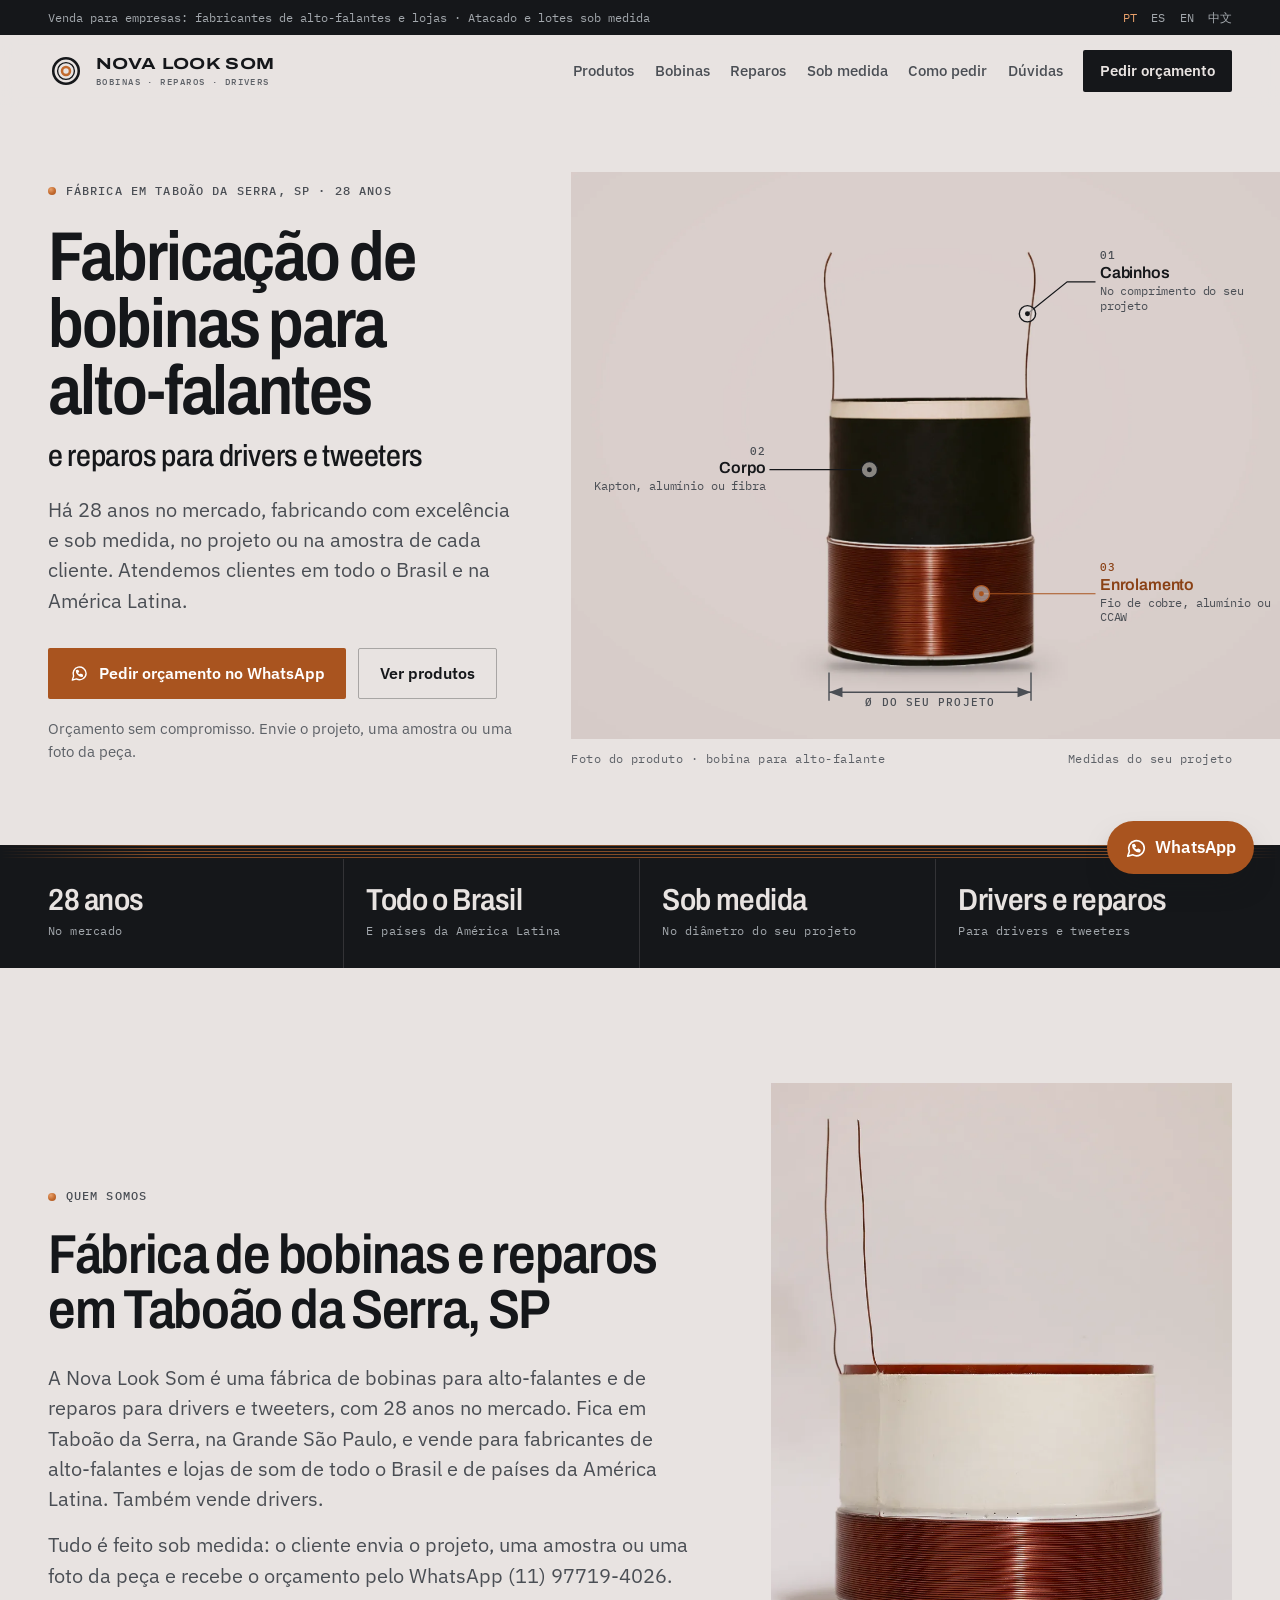
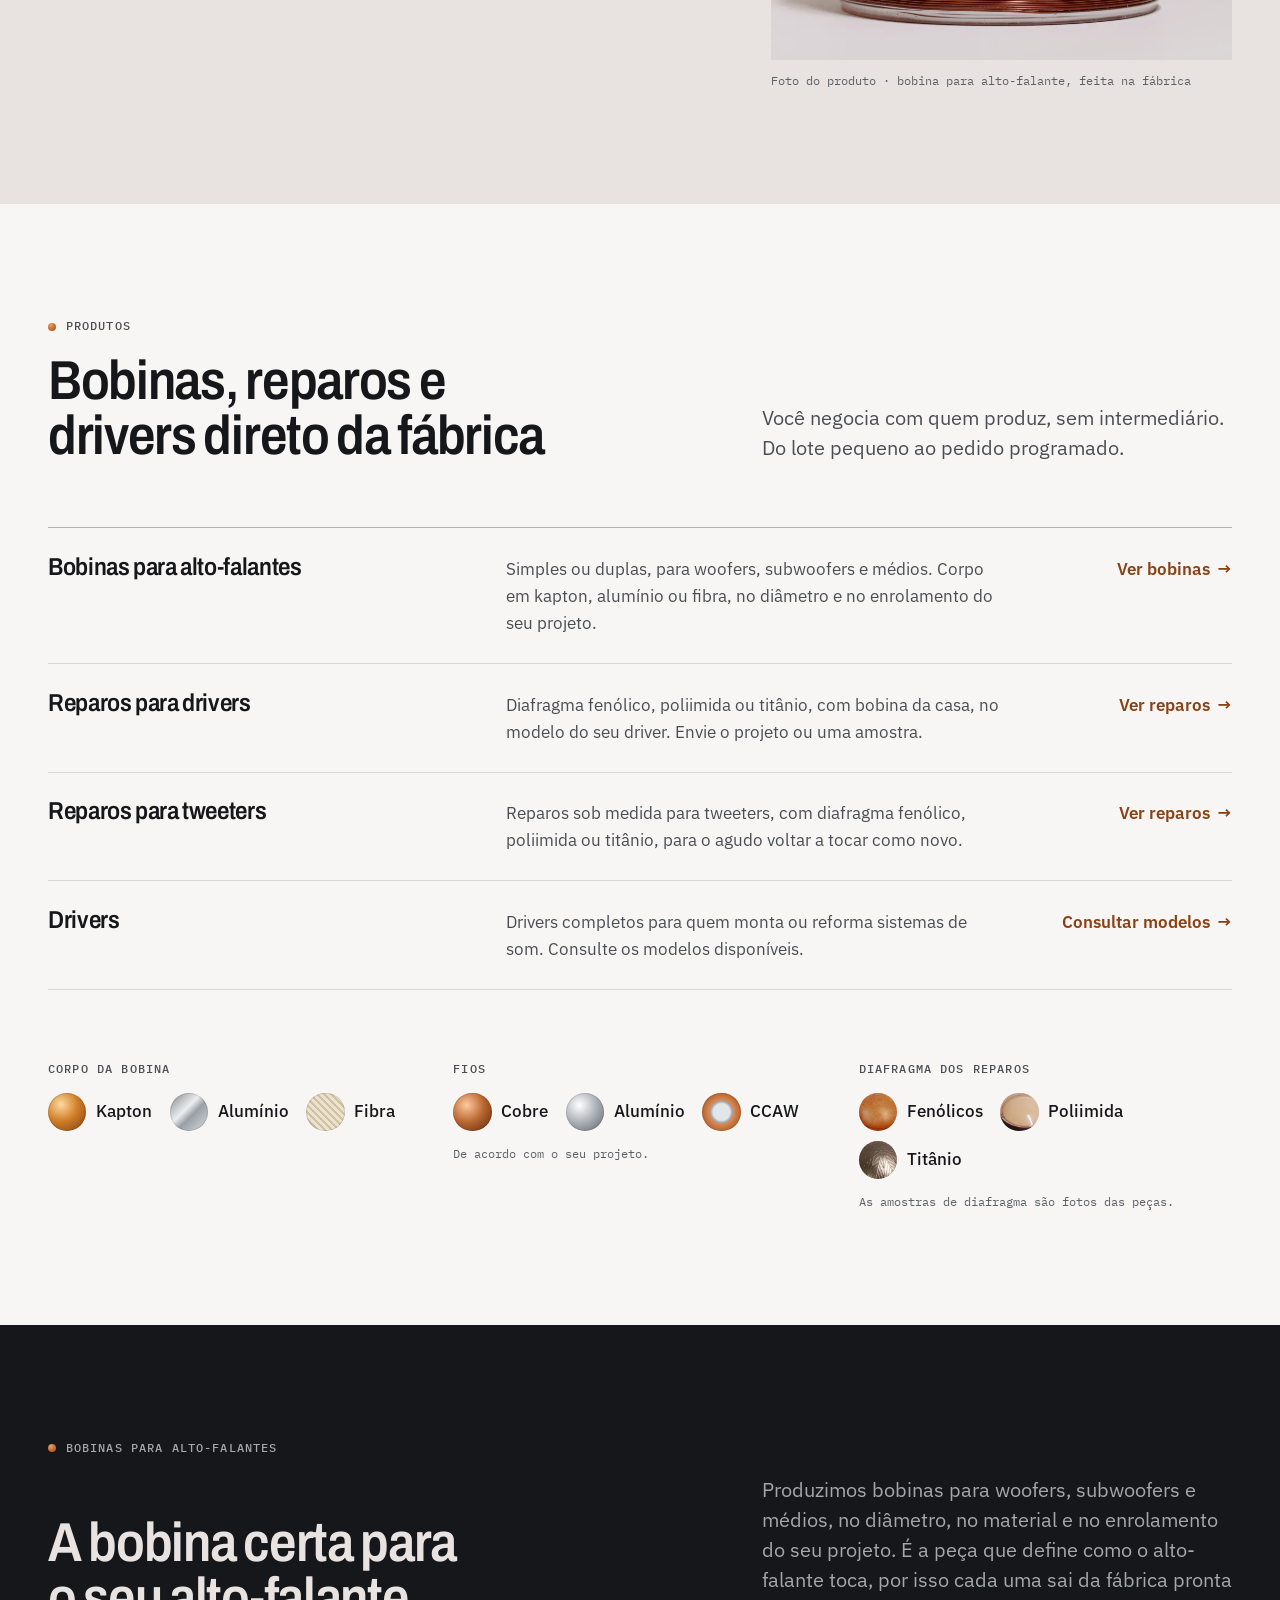
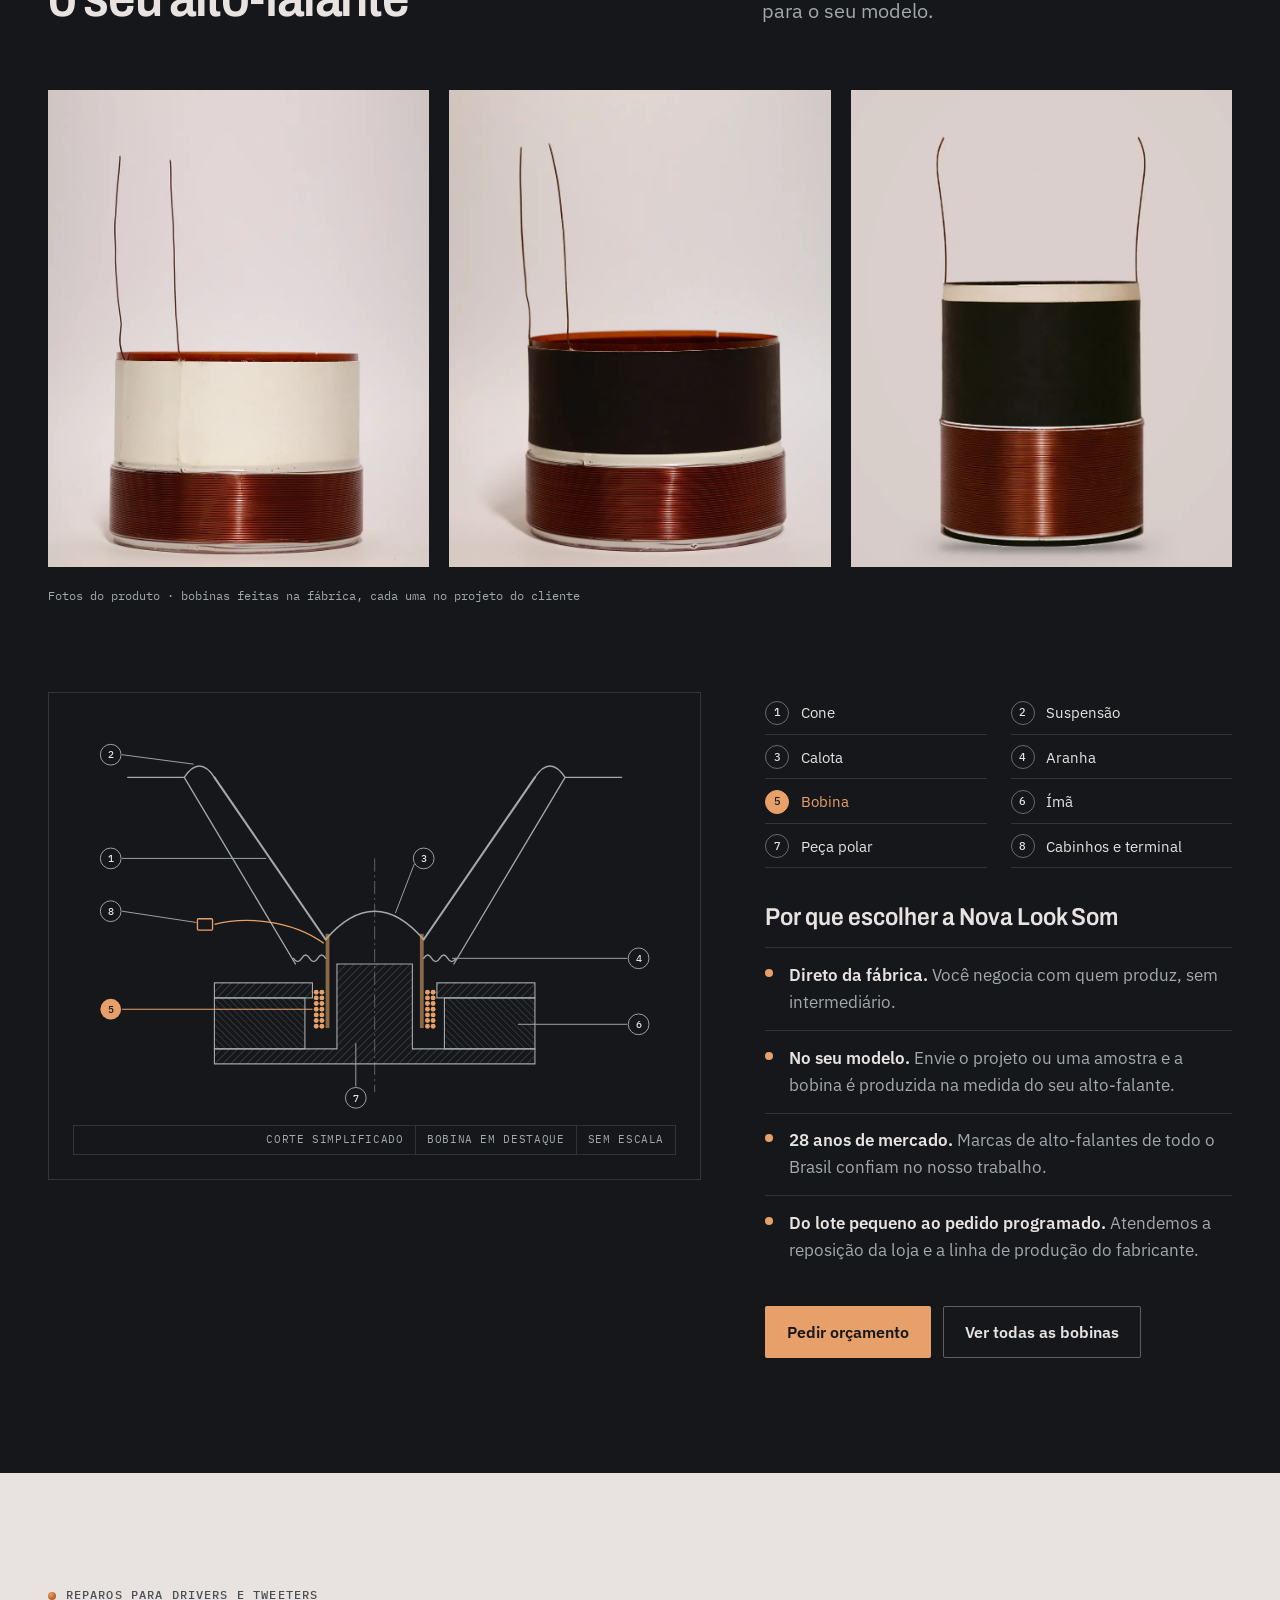
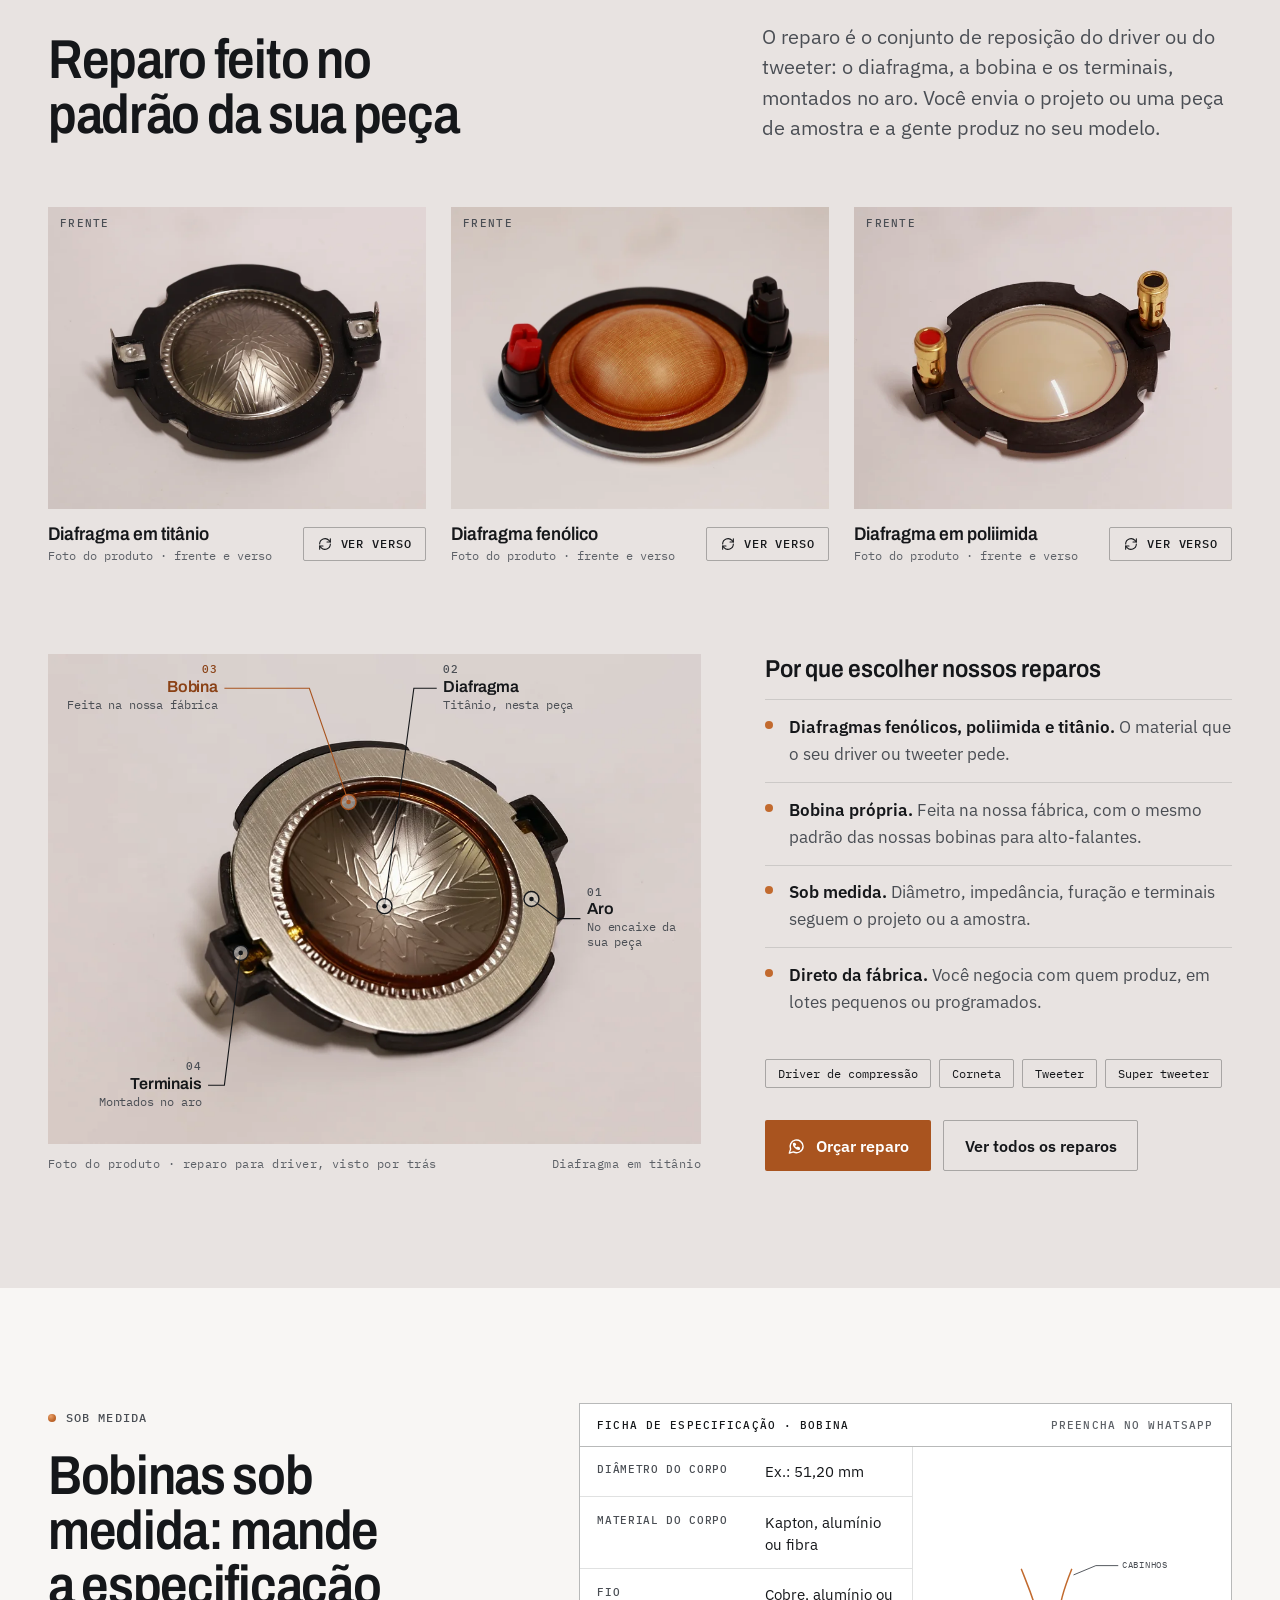
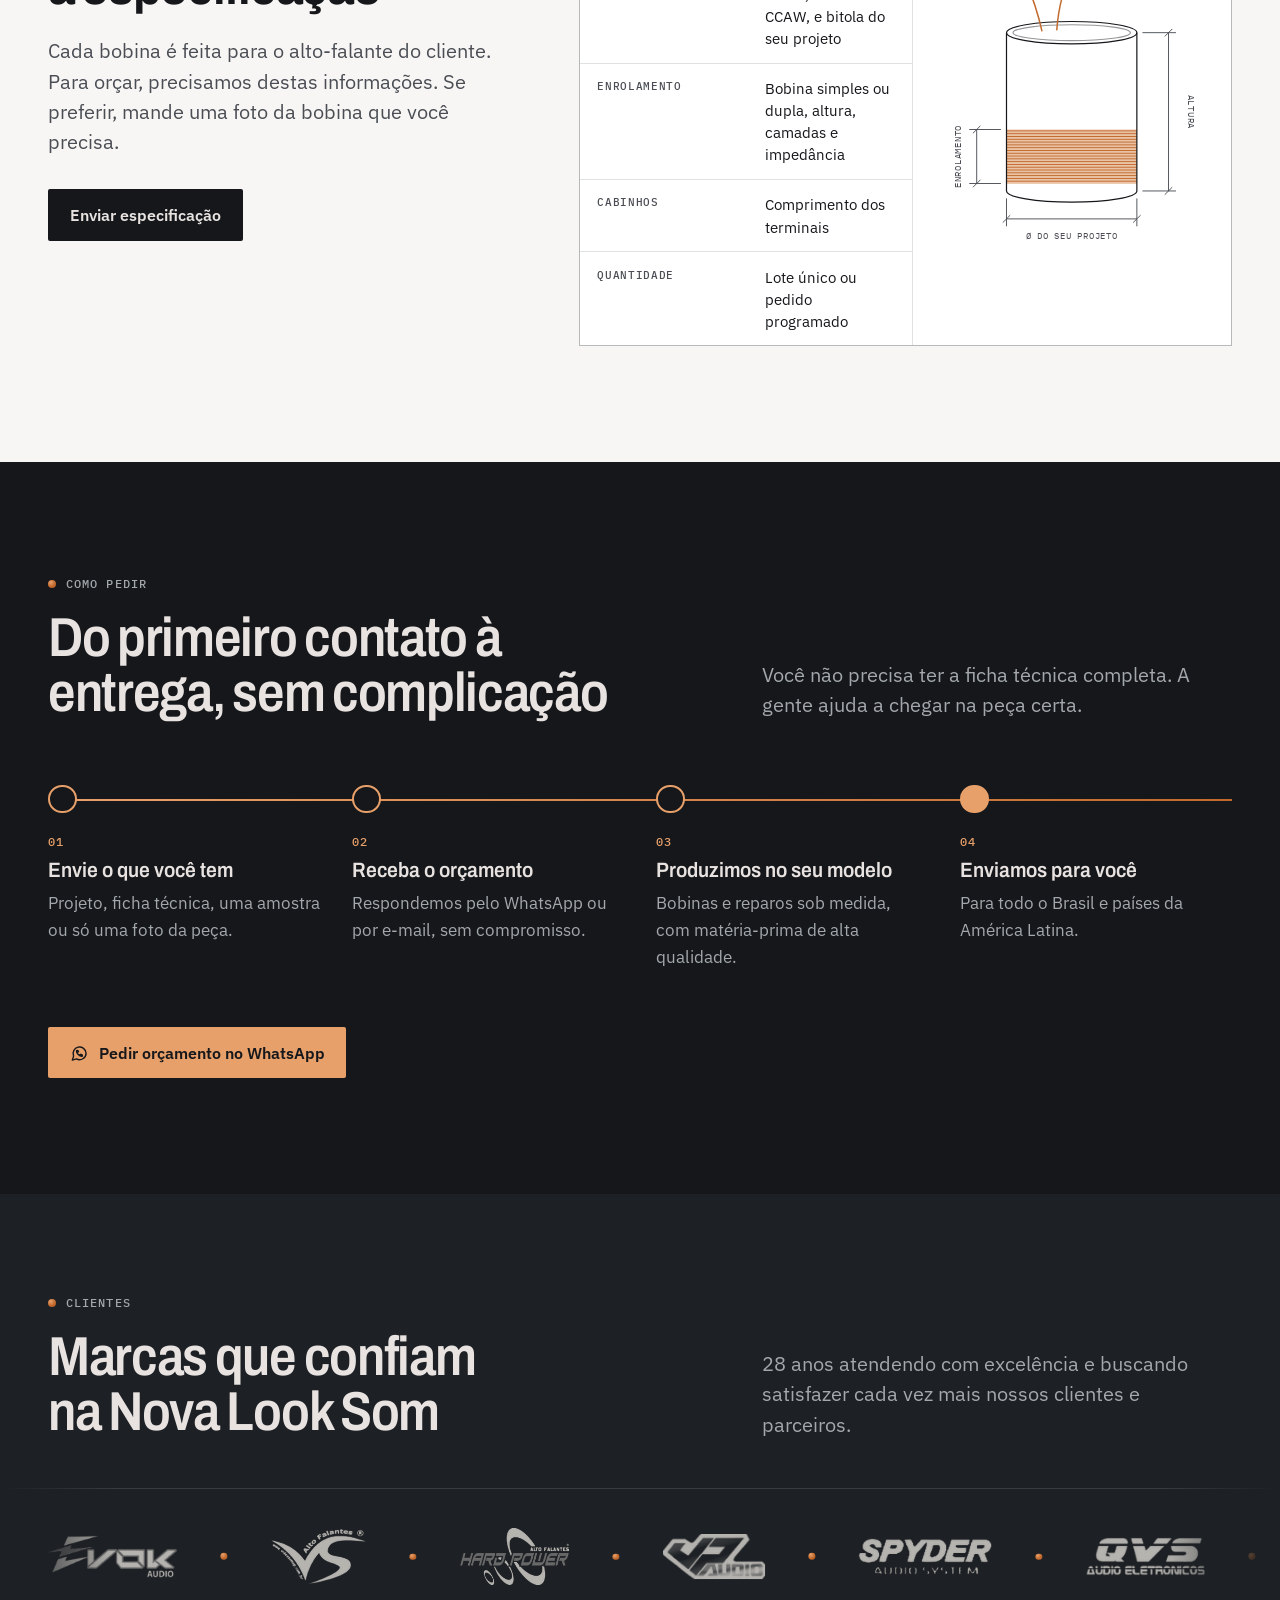
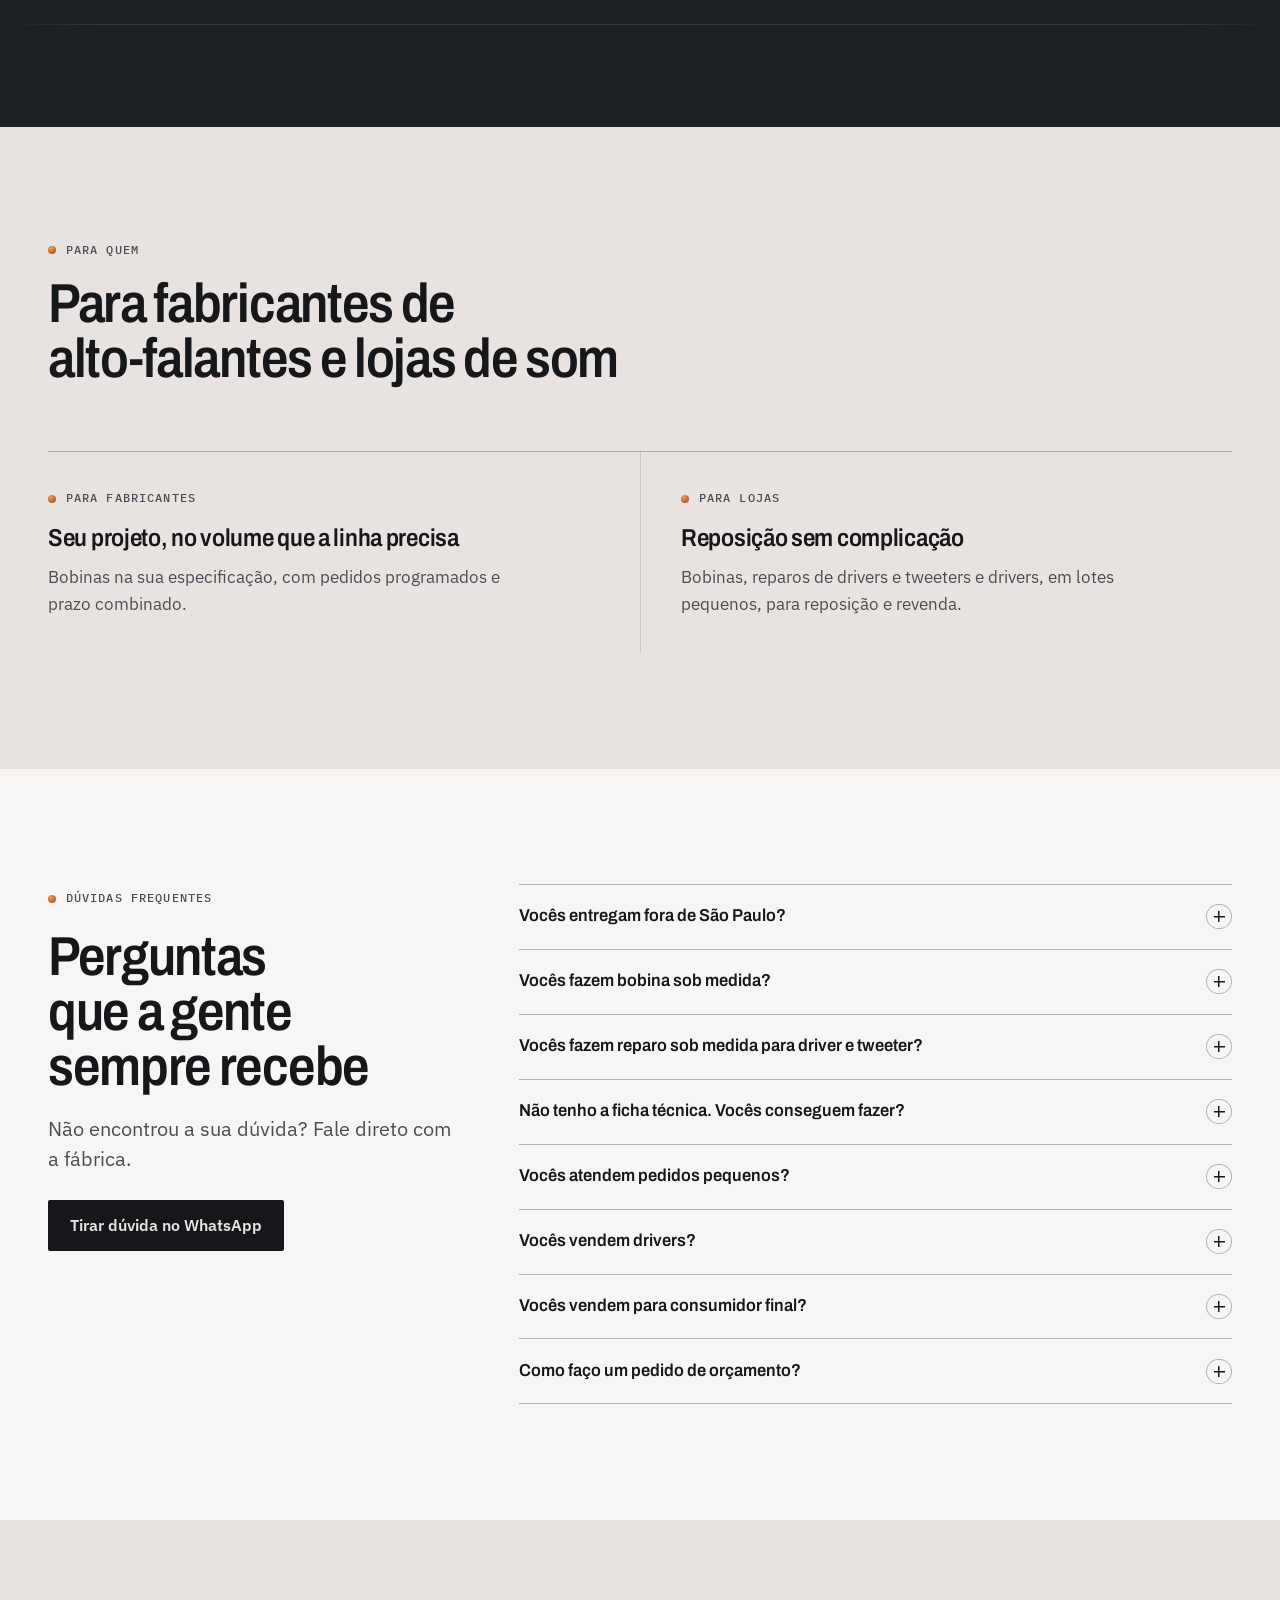
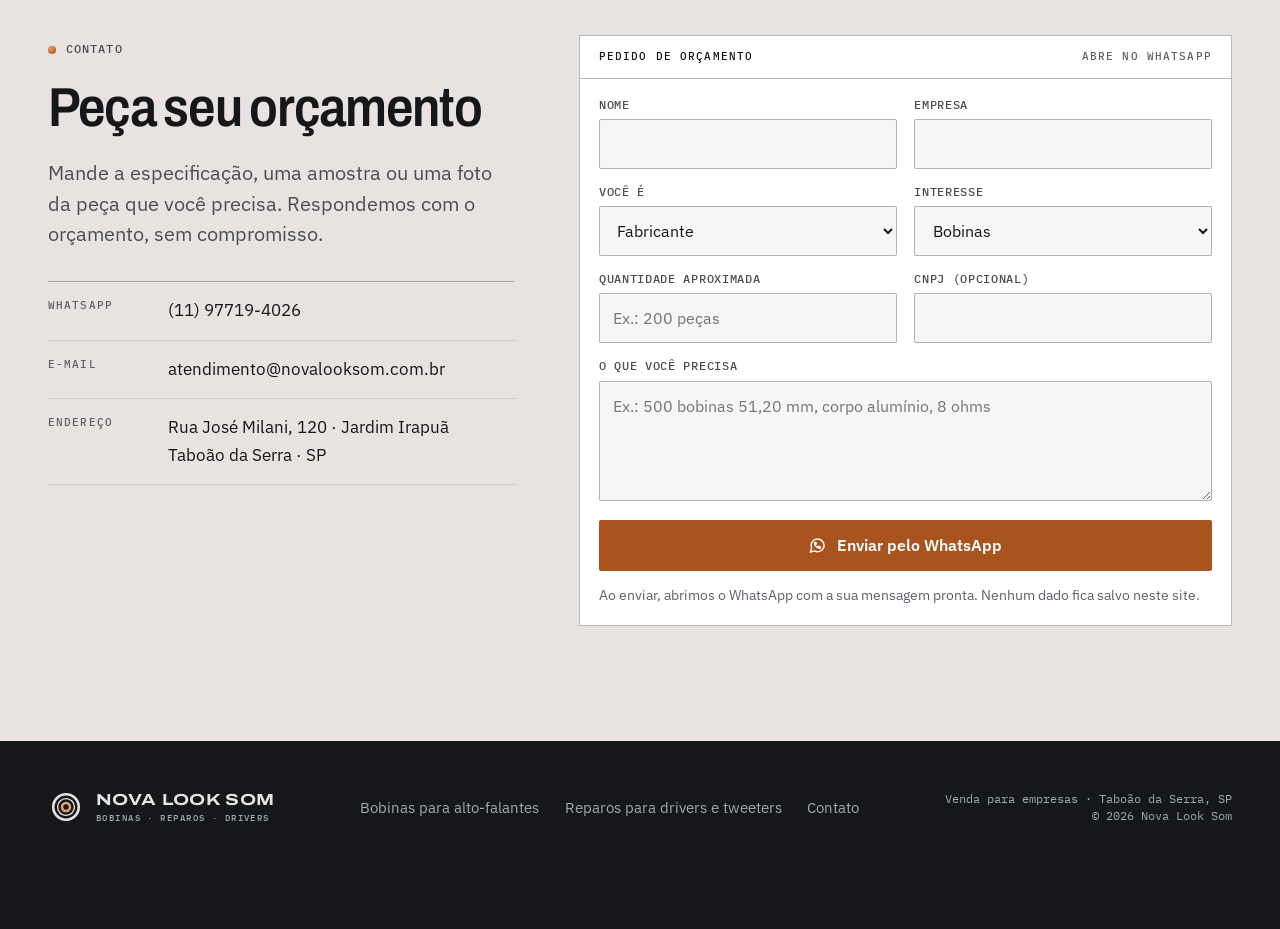
==== commit 800982cf: "Corrige o menu do celular na nova home - O desfoque do topo (backdrop-filter) prendia o menu fixo de" ====
--- a/index.html
+++ b/index.html
@@ -181,7 +181,8 @@
       <span><span class="marca__nome">Nova Look Som</span><span class="marca__desc">Bobinas · Reparos · Drivers</span></span>
     </a>
     <button class="menu-btn" type="button" aria-expanded="false" aria-controls="menu" aria-label="Abrir menu">
-      <svg viewBox="0 0 24 24" fill="none" stroke="currentColor" stroke-width="1.8" stroke-linecap="round" aria-hidden="true"><path d="M4 7h16M4 12h16M4 17h16"/></svg>
+      <svg class="menu-btn__abrir" viewBox="0 0 24 24" fill="none" stroke="currentColor" stroke-width="1.8" stroke-linecap="round" aria-hidden="true"><path d="M4 7h16M4 12h16M4 17h16"/></svg>
+      <svg class="menu-btn__fechar" viewBox="0 0 24 24" fill="none" stroke="currentColor" stroke-width="1.8" stroke-linecap="round" aria-hidden="true"><path d="M6 6l12 12M18 6L6 18"/></svg>
     </button>
     <nav class="menu" id="menu" aria-label="Seções do site">
       <a href="#produtos">Produtos</a>
@@ -343,7 +344,7 @@
   <div class="wrap">
     <div class="cab">
       <p class="rotulo">Bobinas para alto-falantes</p>
-      <h2 class="titulo" id="bobina-titulo">A bobina certa para o seu alto-falante</h2>
+      <h2 class="titulo" id="bobina-titulo">A bobina certa para o seu <span class="nq">alto-falante</span></h2>
       <p class="lead">Produzimos bobinas para woofers, subwoofers e médios, no diâmetro, no material e no enrolamento do seu projeto. É a peça que define como o alto-falante toca, por isso cada uma sai da fábrica pronta para o seu modelo.</p>
     </div>
     <!-- Vitrine: fotos das bobinas -->
--- a/assets/css/v2.css
+++ b/assets/css/v2.css
@@ -143,9 +143,14 @@
 
 .topo {
   position: sticky; top: 0; z-index: 50;
+  border-bottom: 1px solid transparent; transition: border-color .3s;
+}
+/* O fundo desfocado fica num pseudo-elemento: backdrop-filter no próprio .topo
+   prenderia o menu fixo do celular dentro do topo (o menu ficava cortado). */
+.topo::before {
+  content: ""; position: absolute; inset: 0; z-index: -1;
   background: rgba(232, 227, 225, .92);
   -webkit-backdrop-filter: blur(10px); backdrop-filter: blur(10px);
-  border-bottom: 1px solid transparent; transition: border-color .3s;
 }
 .topo.is-rolado { border-bottom-color: var(--linha); }
 .topo .wrap { height: var(--header-h); display: flex; align-items: center; justify-content: space-between; gap: 1.5rem; }
@@ -168,6 +173,8 @@
   border: 1px solid var(--linha-forte); border-radius: 2px; background: transparent; cursor: pointer;
 }
 .menu-btn svg { width: 22px; height: 22px; }
+.menu-btn__fechar, .menu-btn[aria-expanded="true"] .menu-btn__abrir { display: none; }
+.menu-btn[aria-expanded="true"] .menu-btn__fechar { display: block; }
 
 /* ---------- 5. Hero ---------- */
 .hero { padding-block: clamp(2.2rem, 5vw, 4.5rem) clamp(3rem, 6vw, 5.5rem); }
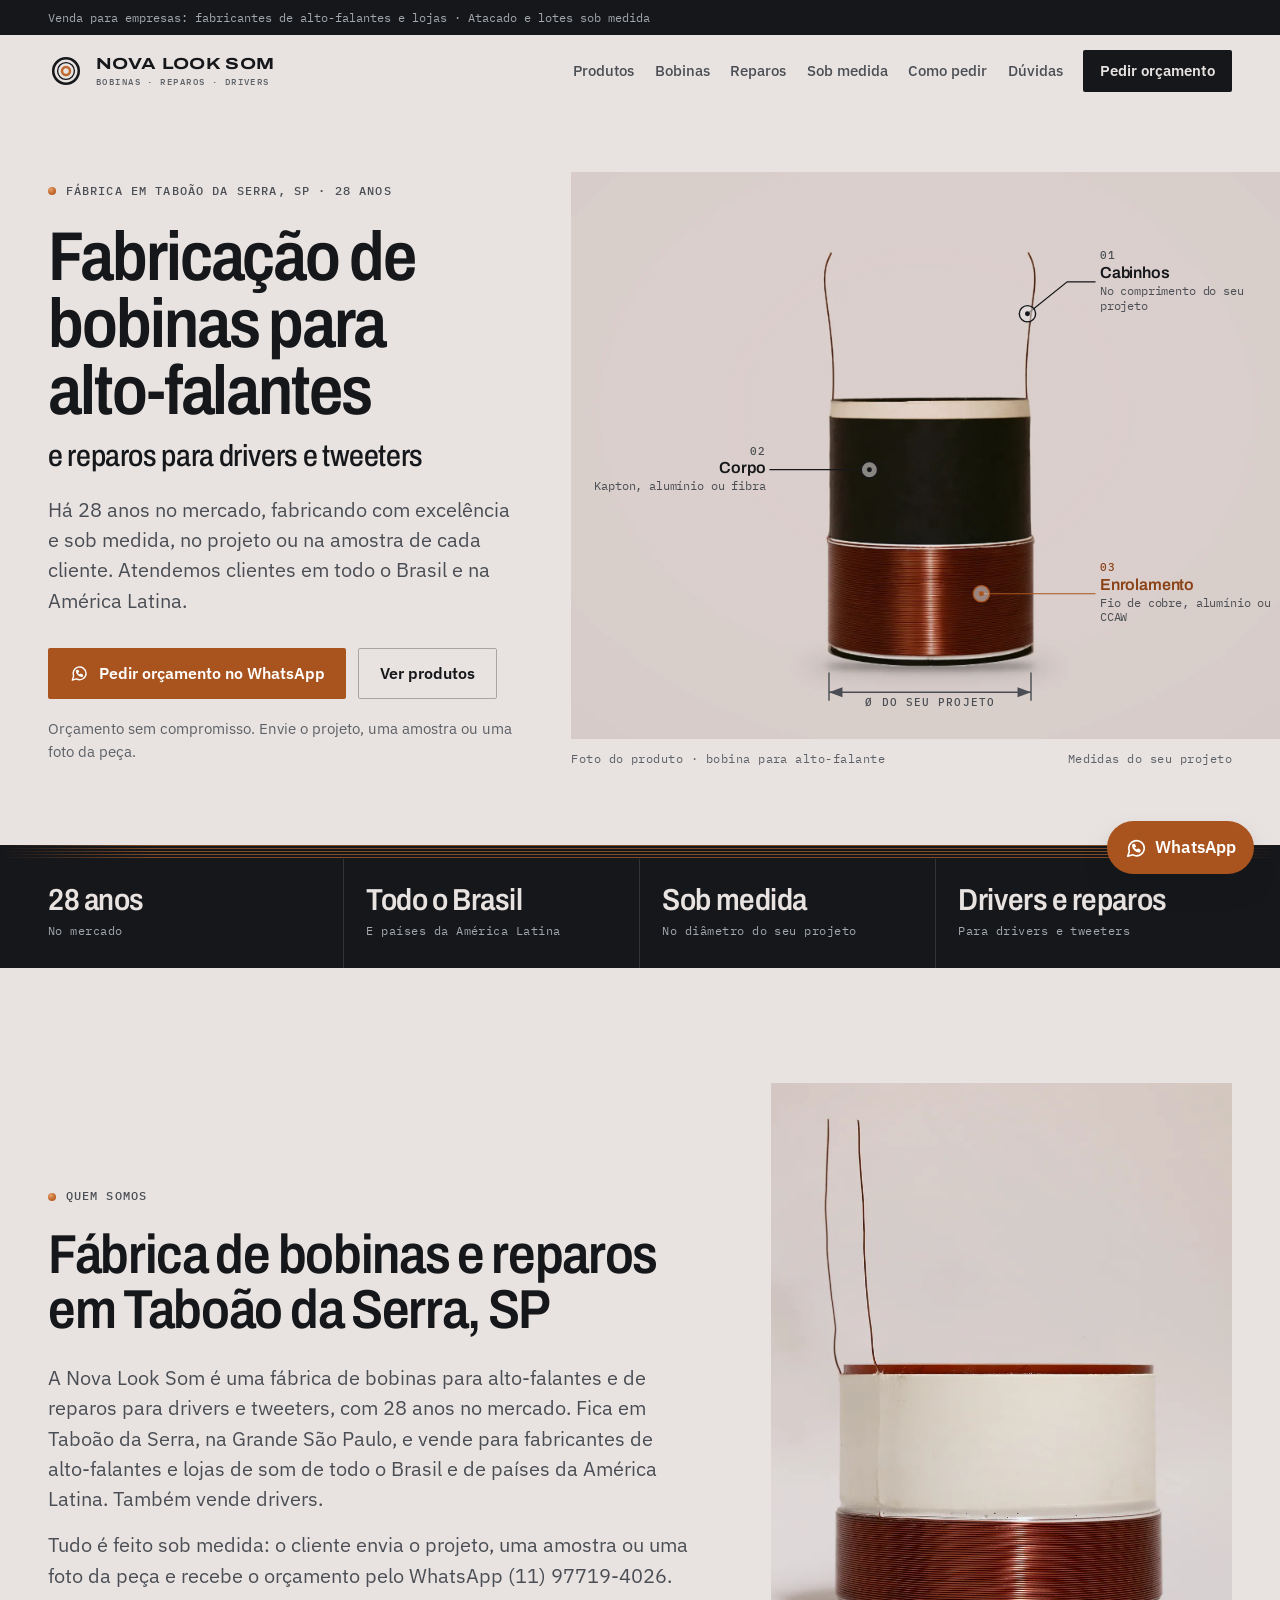
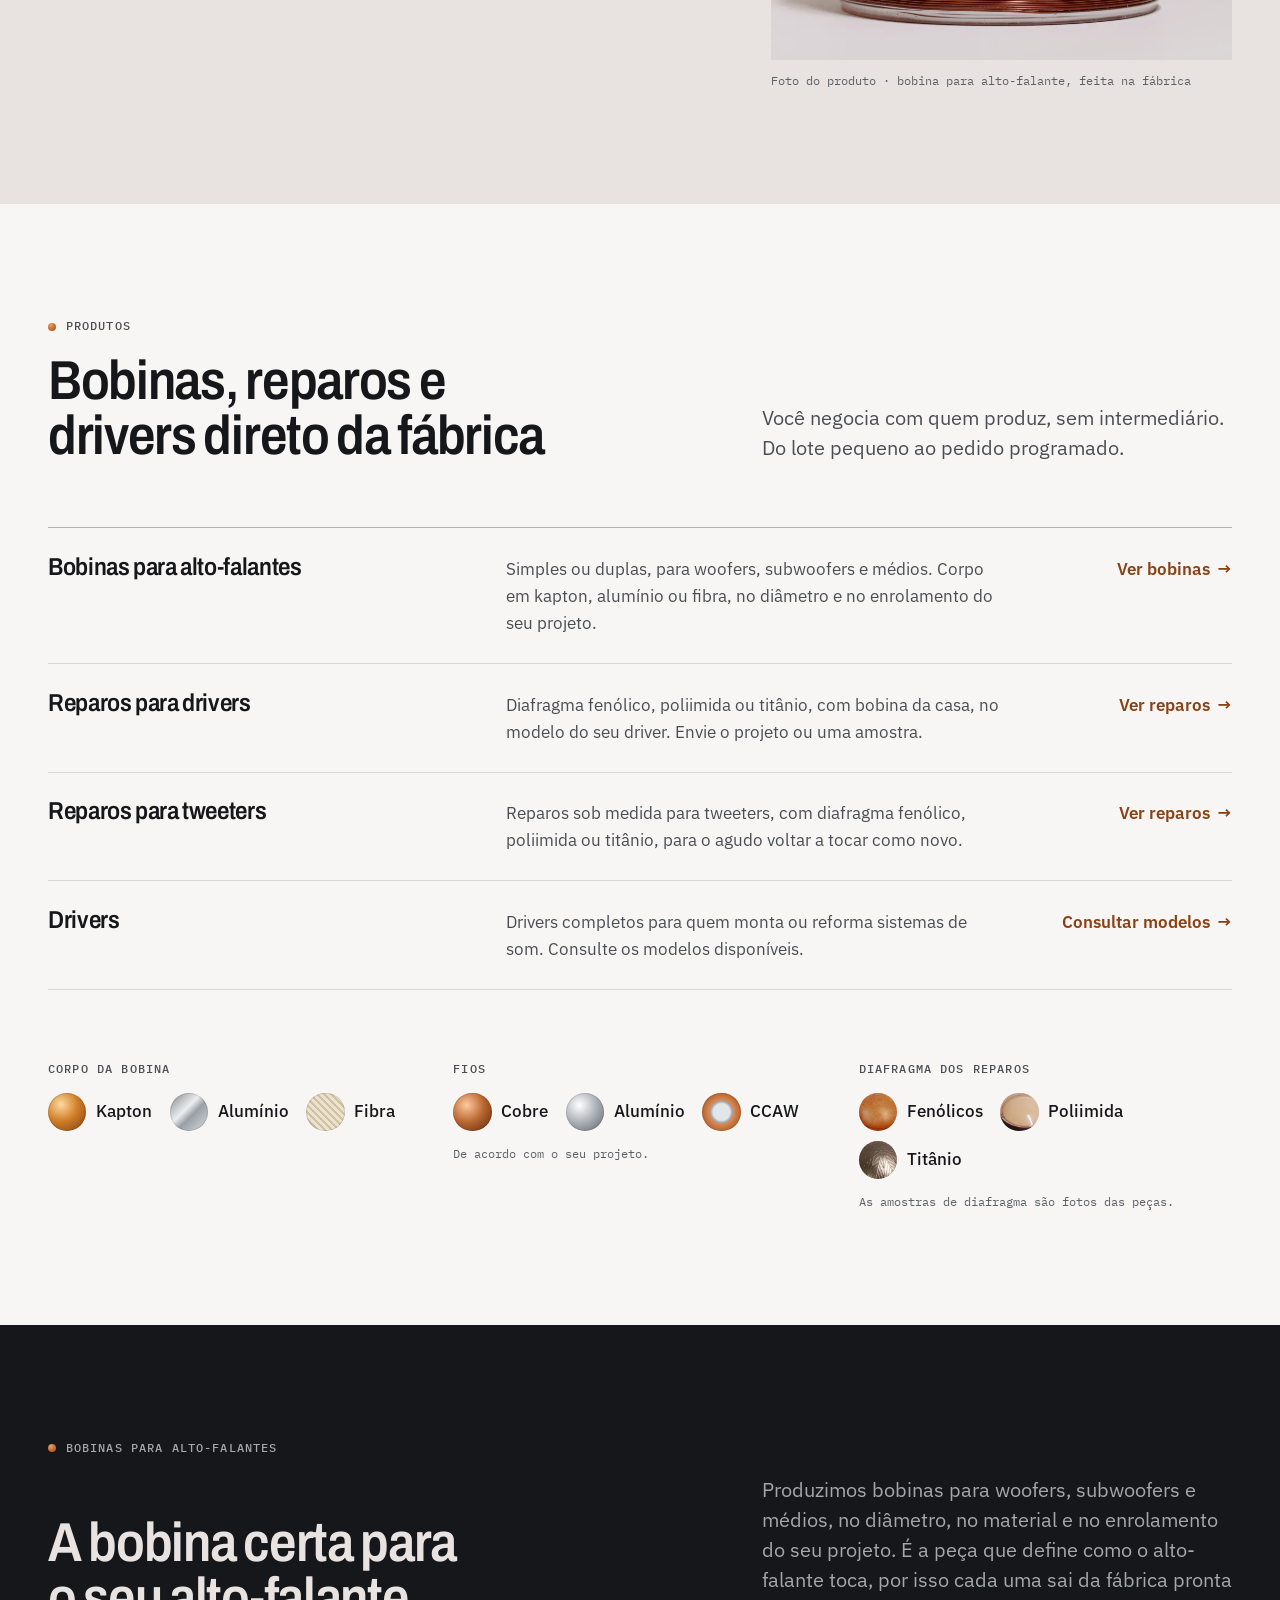
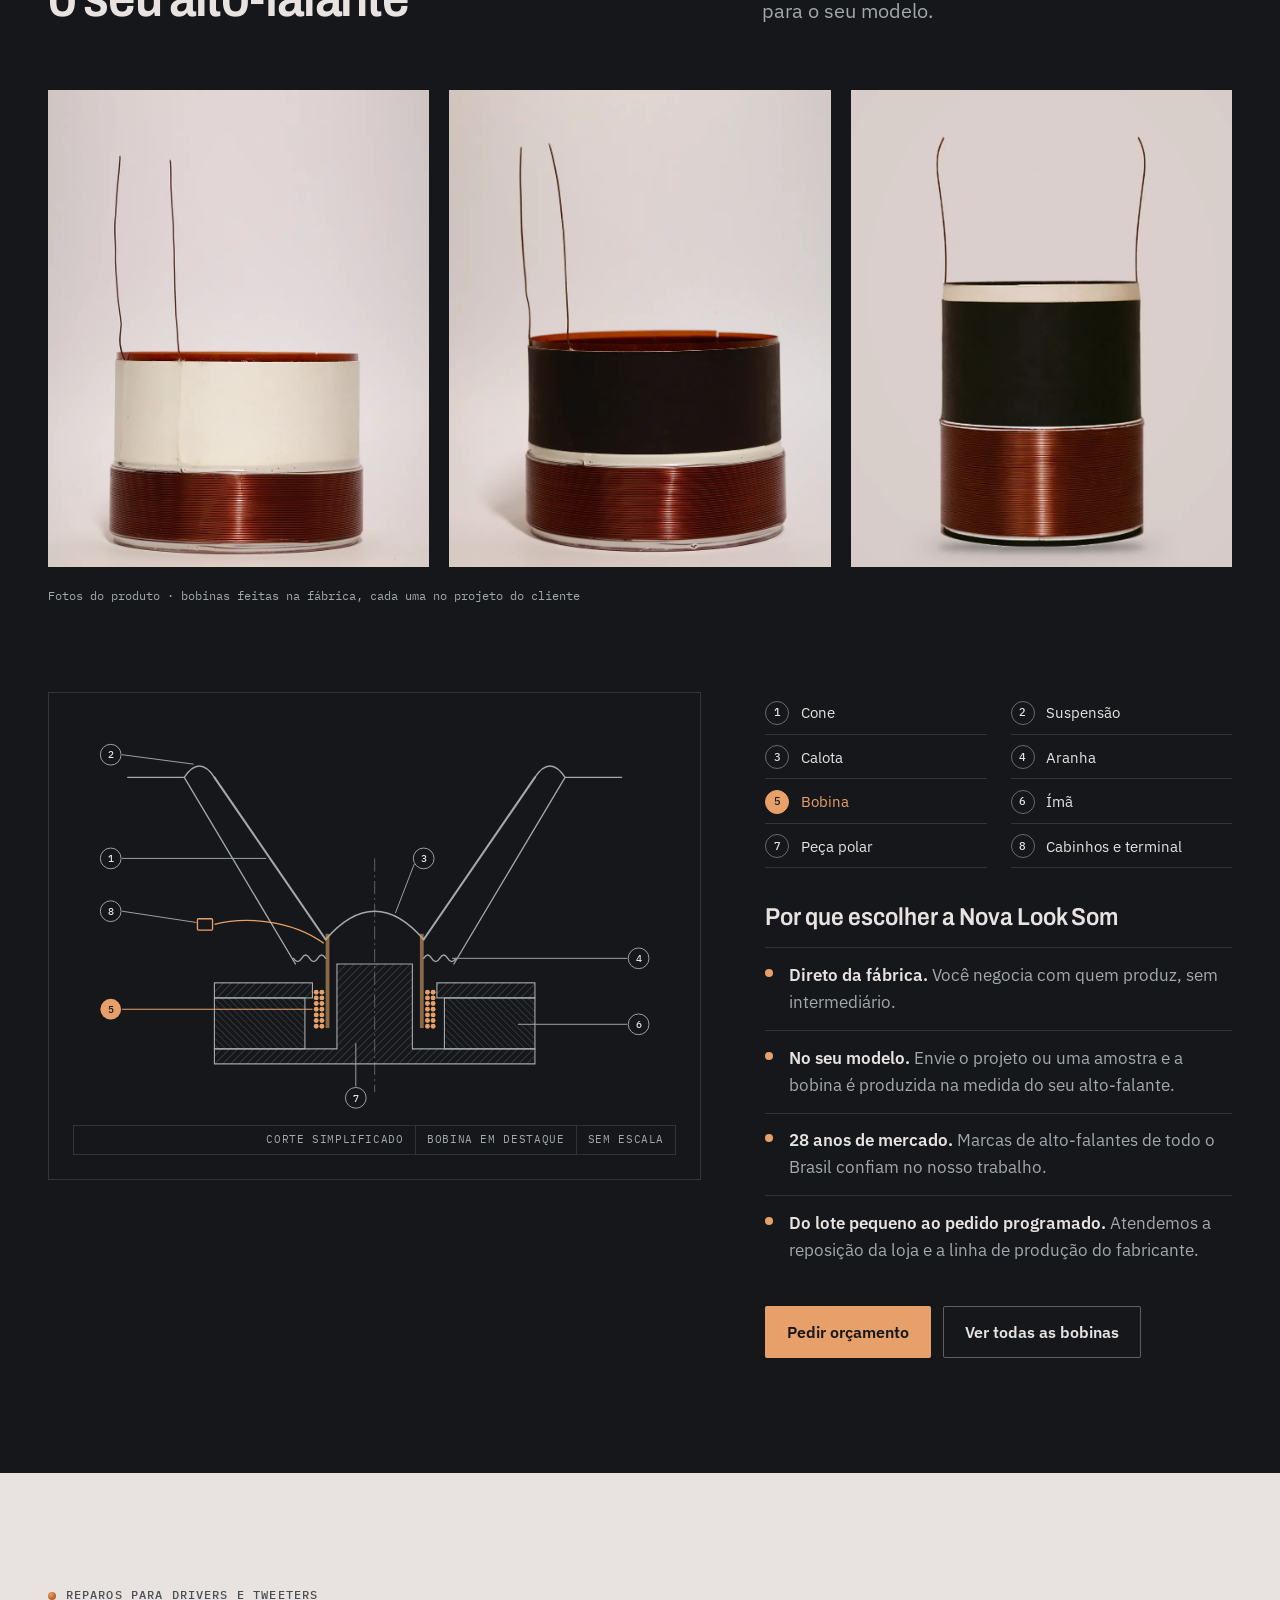
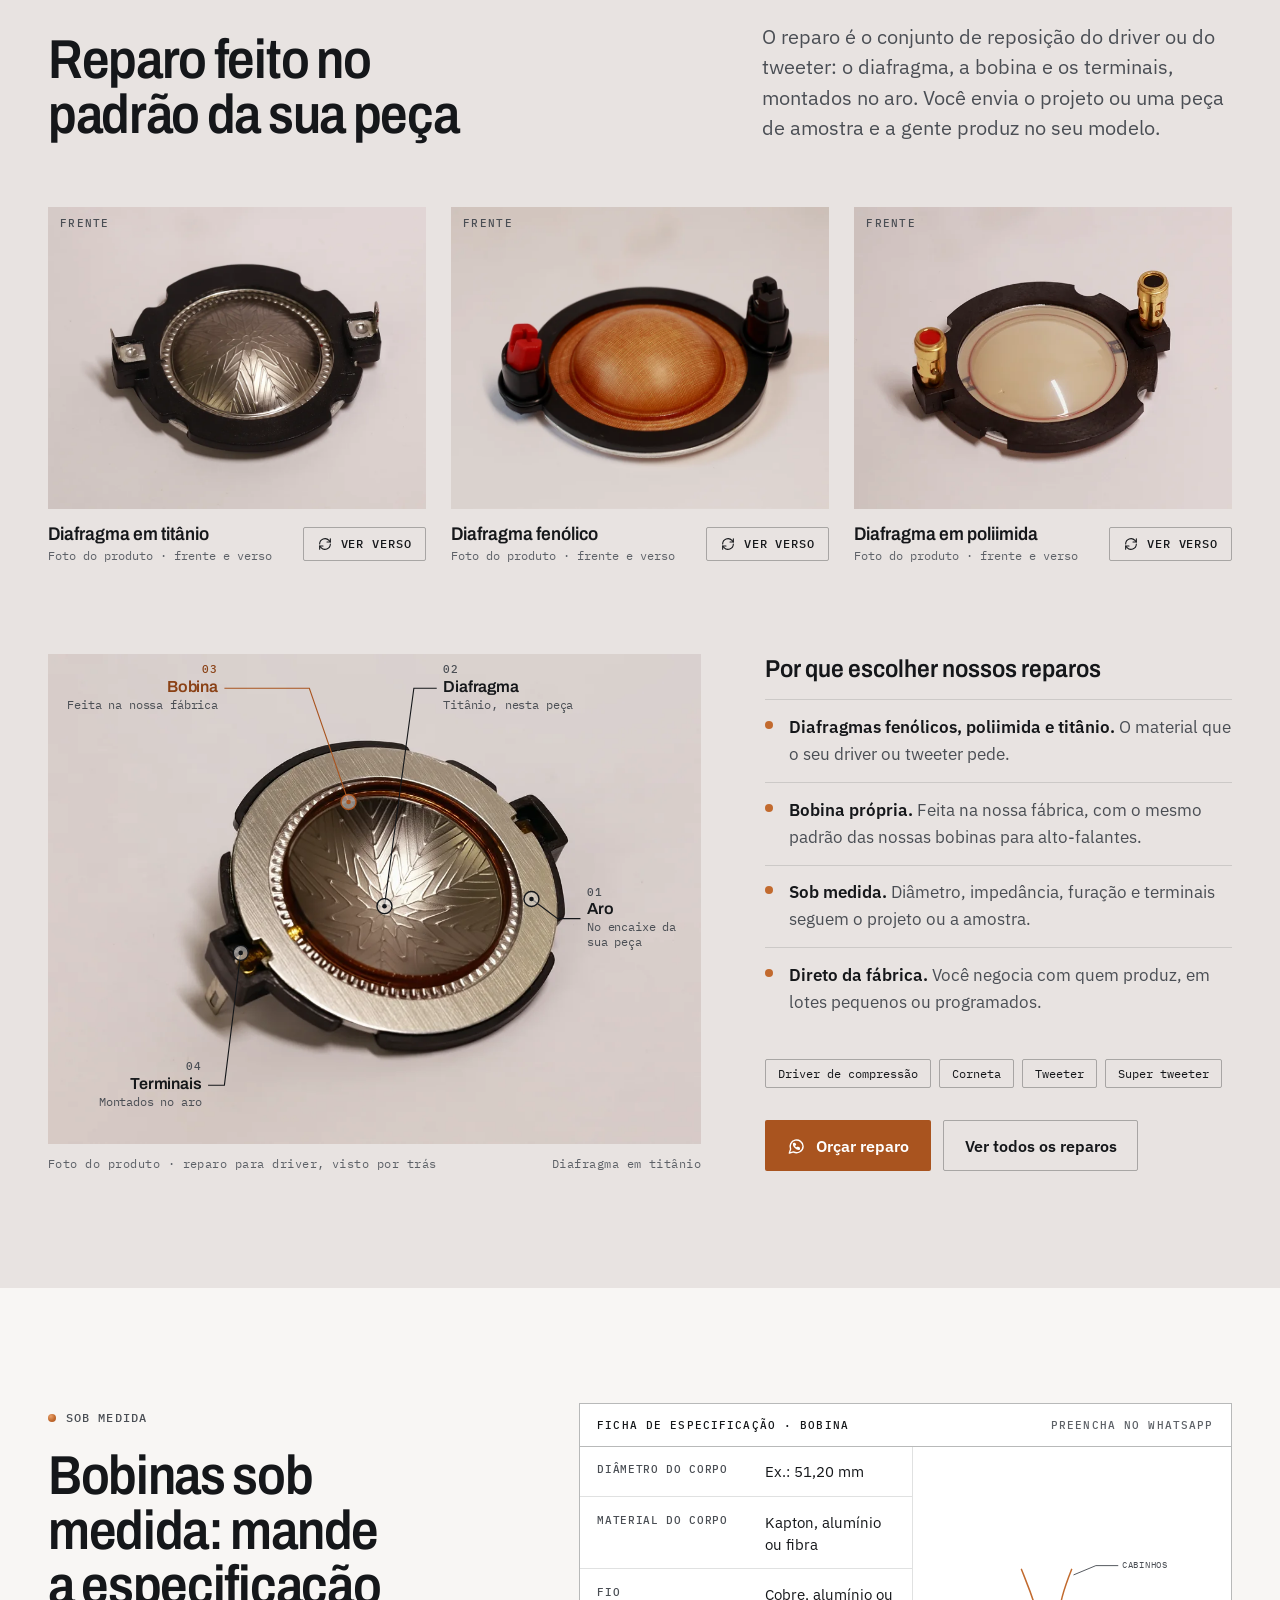
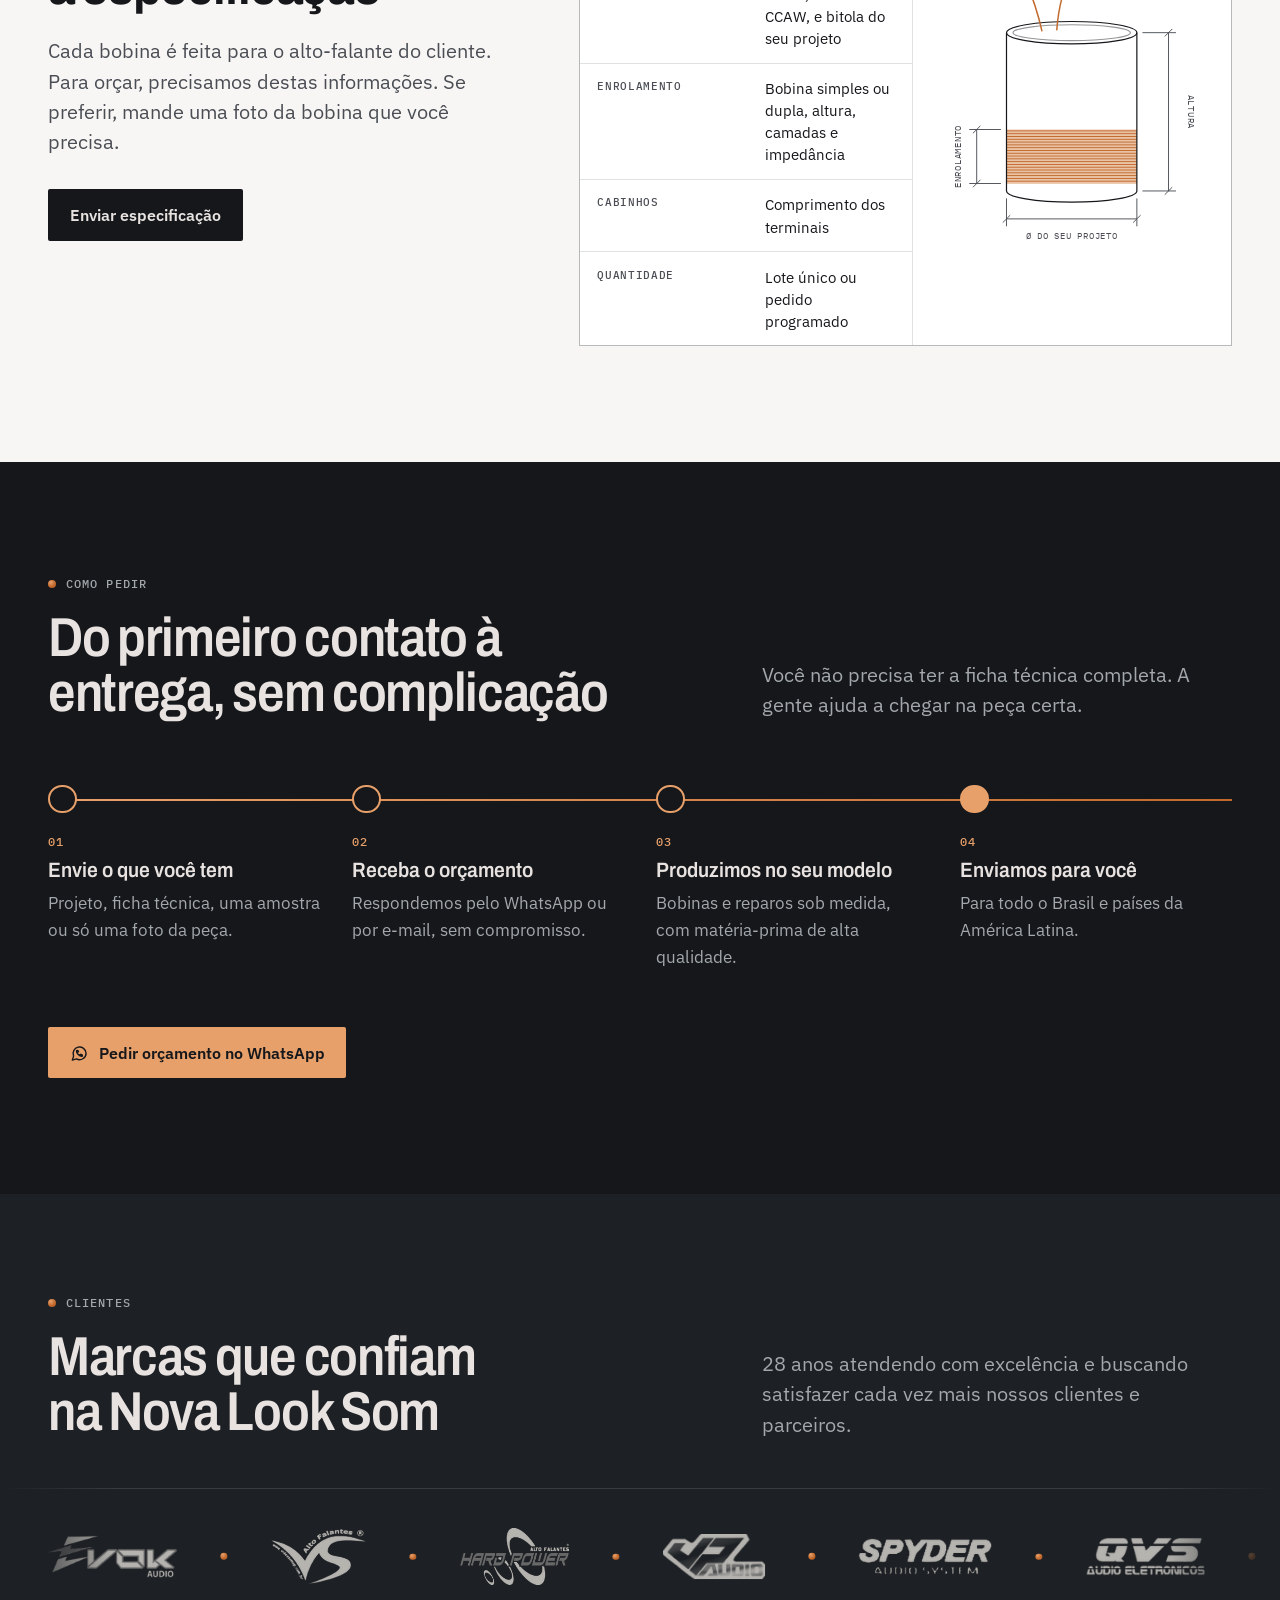
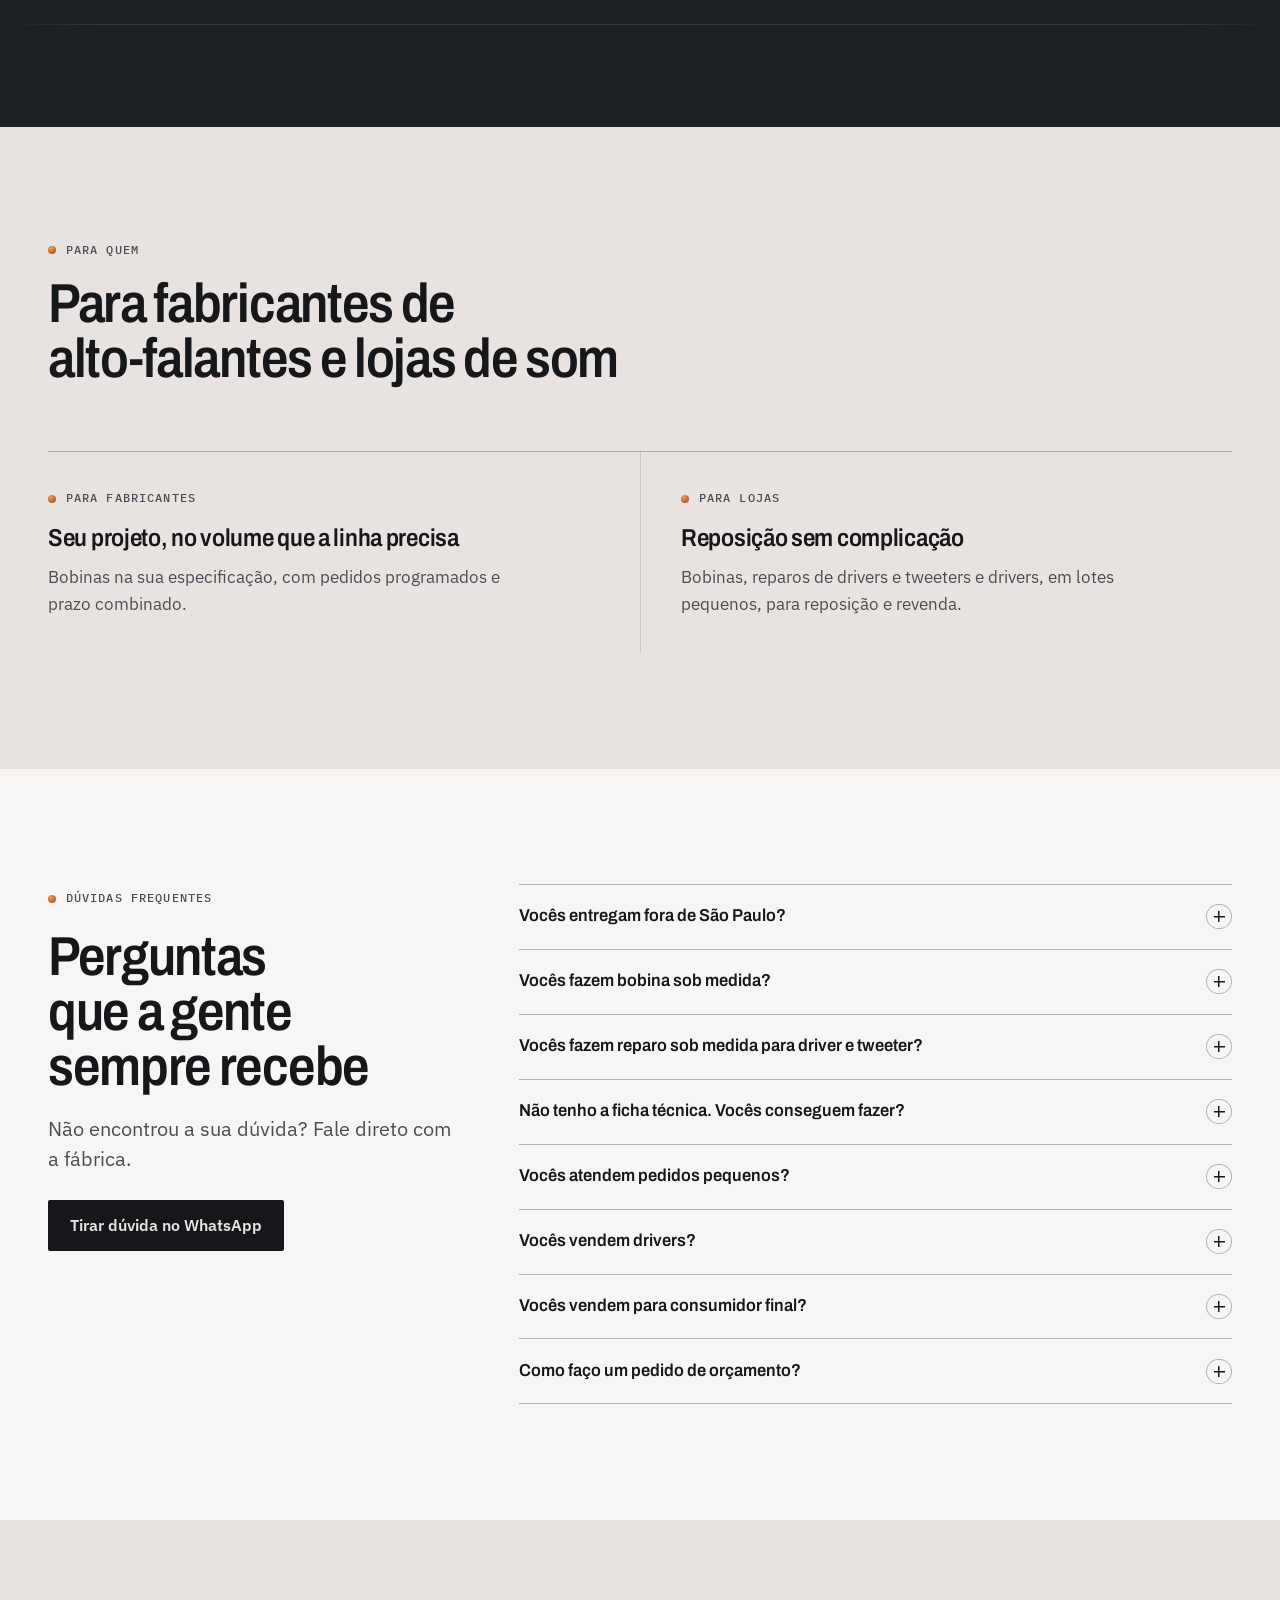
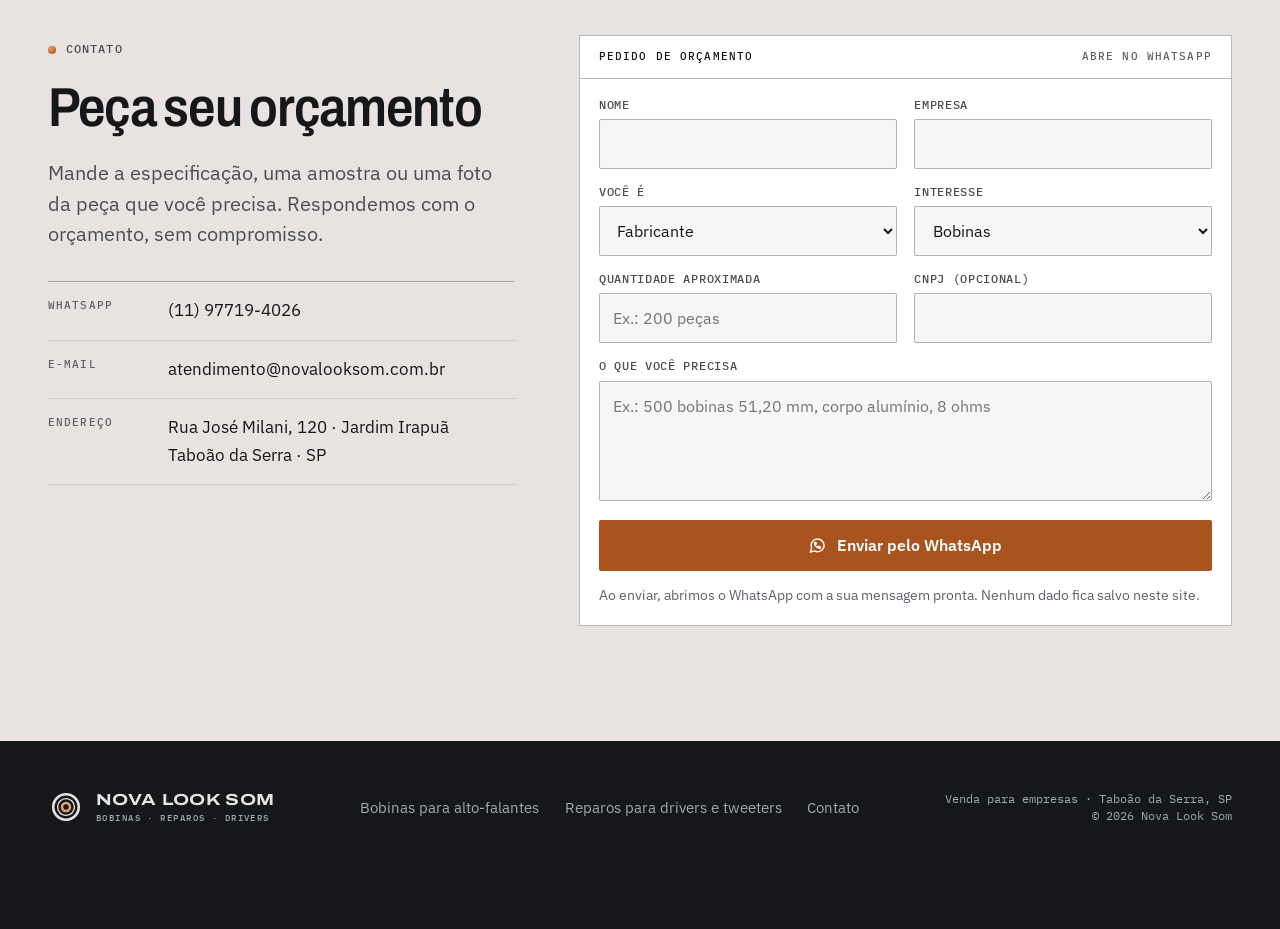
==== commit 6021538a: "Tira o seletor de idioma das páginas em português Por enquanto o site fica só em português: sai o se" ====
--- a/index.html
+++ b/index.html
@@ -163,13 +163,7 @@
 <!-- ======================= FAIXA B2B + IDIOMAS ======================= -->
 <div class="faixa">
   <div class="wrap">
-    <span class="faixa__txt">Venda para empresas: fabricantes de alto-falantes e lojas<span class="faixa__mais"> · Atacado e lotes sob medida</span></span>
-    <nav class="idiomas" aria-label="Idioma">
-      <a href="index.html" lang="pt-BR" aria-current="true">PT</a>
-      <a href="es/index.html" lang="es" hreflang="es">ES</a>
-      <a href="en/index.html" lang="en" hreflang="en">EN</a>
-      <a href="zh/index.html" lang="zh-CN" hreflang="zh-CN">中文</a>
-    </nav>
+    <span class="faixa__txt">Venda para empresas: fabricantes de <span class="nq">alto-falantes</span> e lojas<span class="faixa__mais"> · Atacado e lotes sob medida</span></span>
   </div>
 </div>
 
--- a/assets/css/v2.css
+++ b/assets/css/v2.css
@@ -135,8 +135,8 @@
 
 /* ---------- 4. Faixa B2B e topo ---------- */
 .faixa { background: var(--grafite); color: var(--aluminio); font: 400 .78rem/1.3 var(--mono); }
-.faixa .wrap { display: flex; align-items: center; justify-content: space-between; gap: 1rem; min-height: 2.2rem; }
-.faixa__txt { min-width: 0; overflow: hidden; text-overflow: ellipsis; white-space: nowrap; }
+.faixa .wrap { display: flex; align-items: center; justify-content: space-between; gap: 1rem; min-height: 2.2rem; padding-block: .35rem; }
+.faixa__txt { min-width: 0; } /* sem seletor de idioma, o texto quebra linha no celular em vez de cortar com reticências */
 .idiomas { display: flex; gap: .9rem; flex: none; }
 .idiomas a { text-decoration: none; }
 .idiomas a:hover, .idiomas a[aria-current] { color: var(--cobre-claro); }
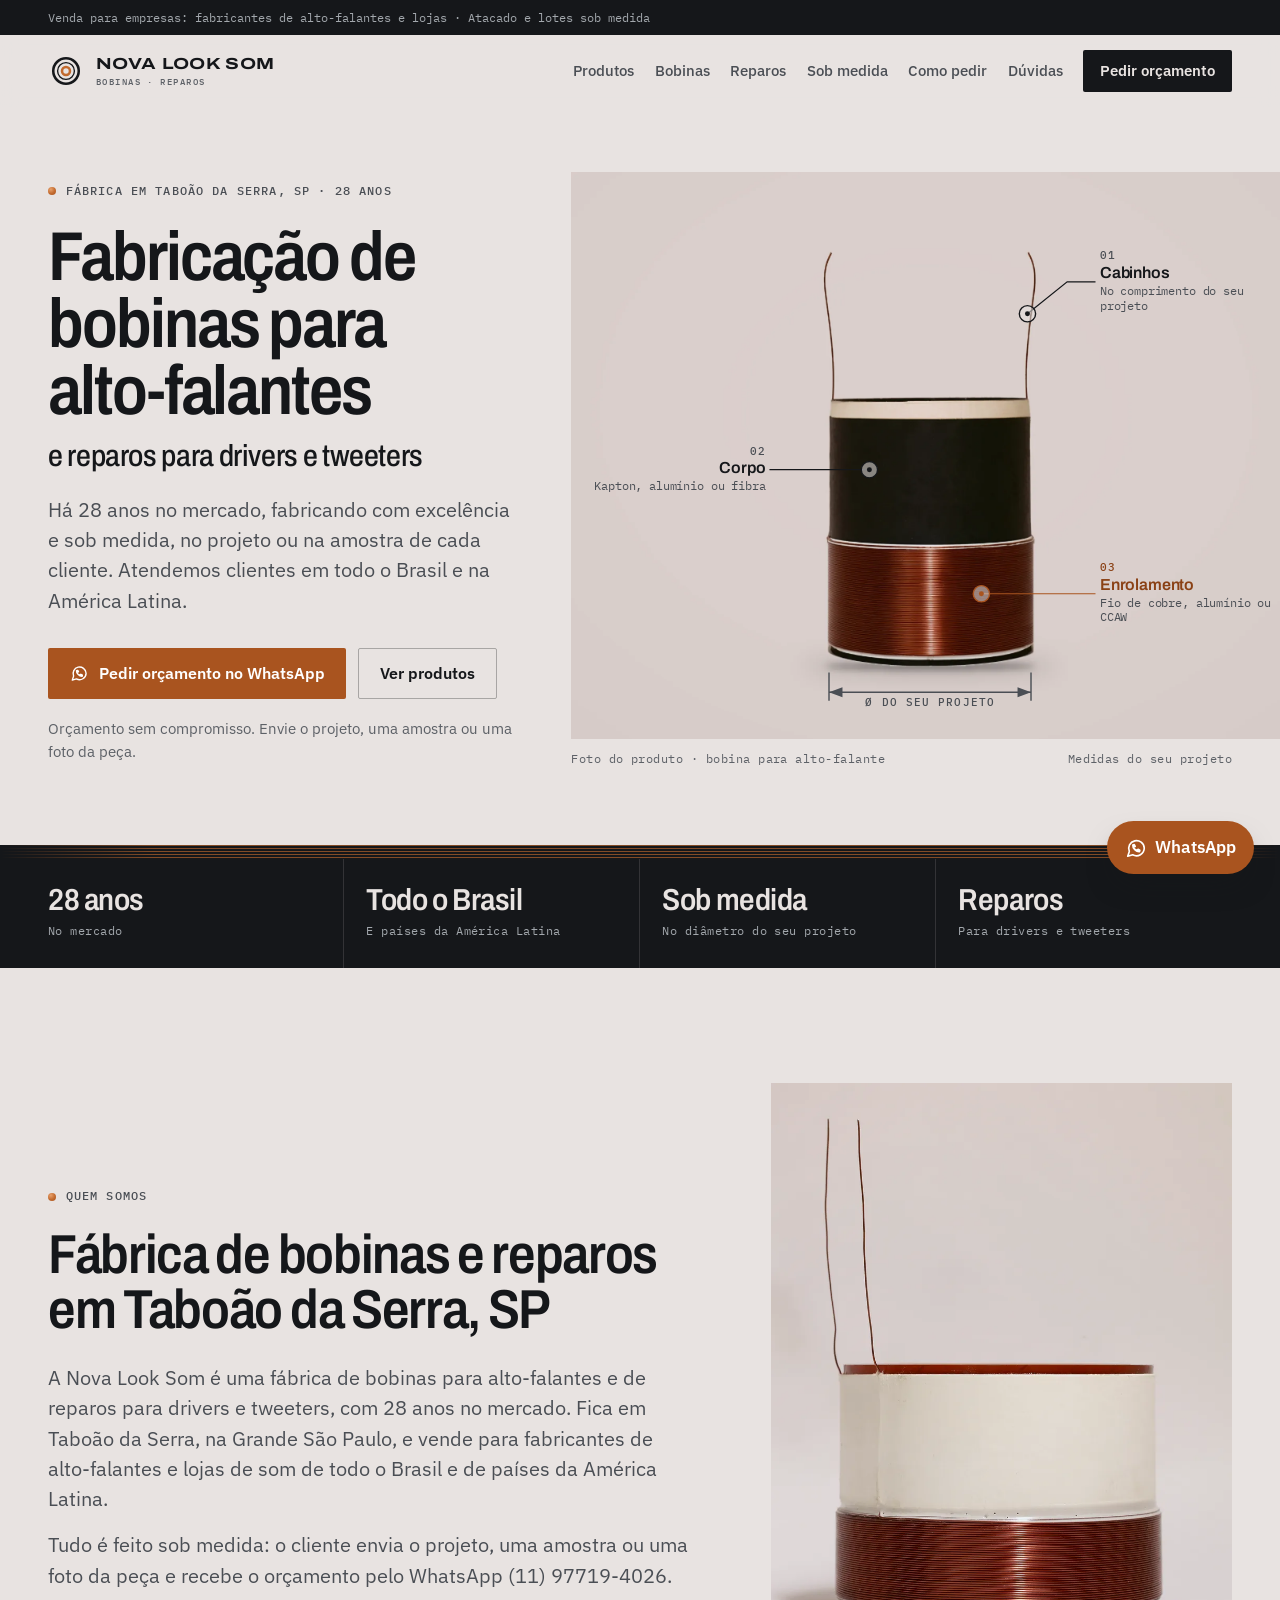
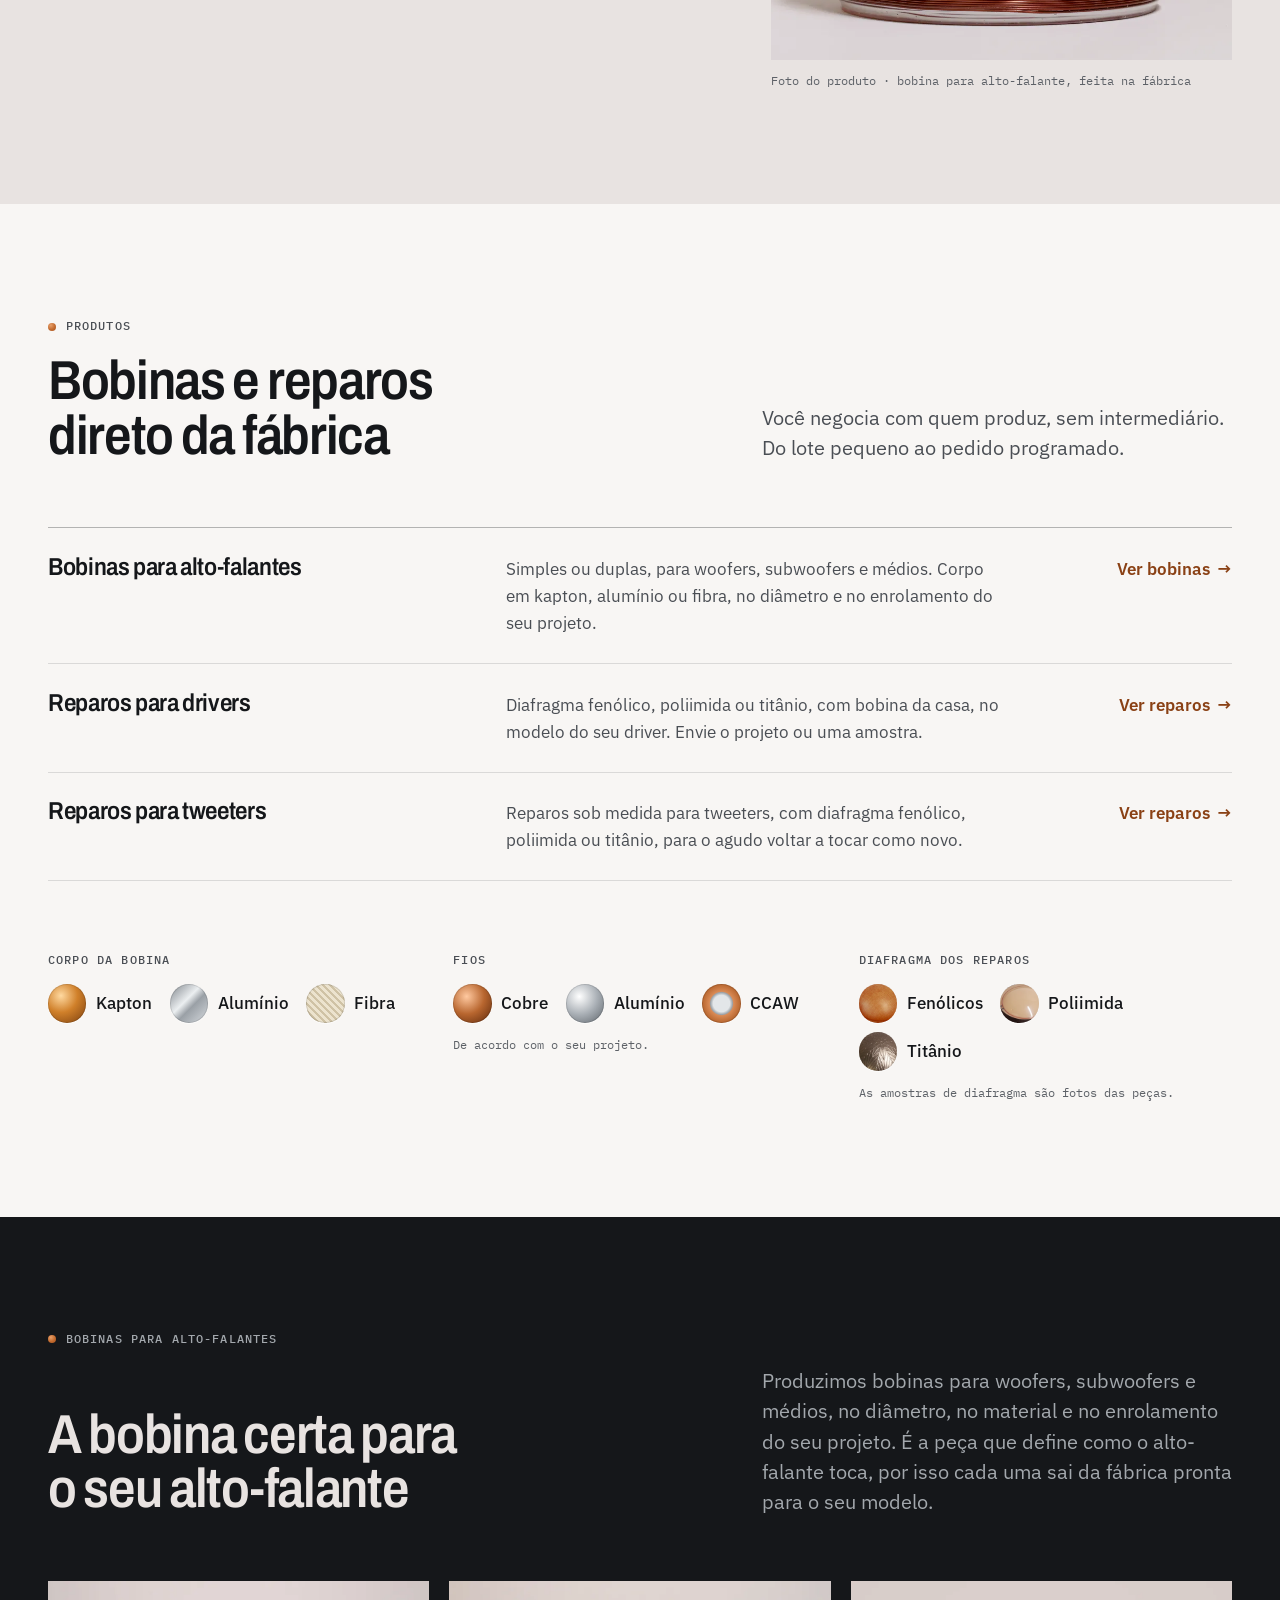
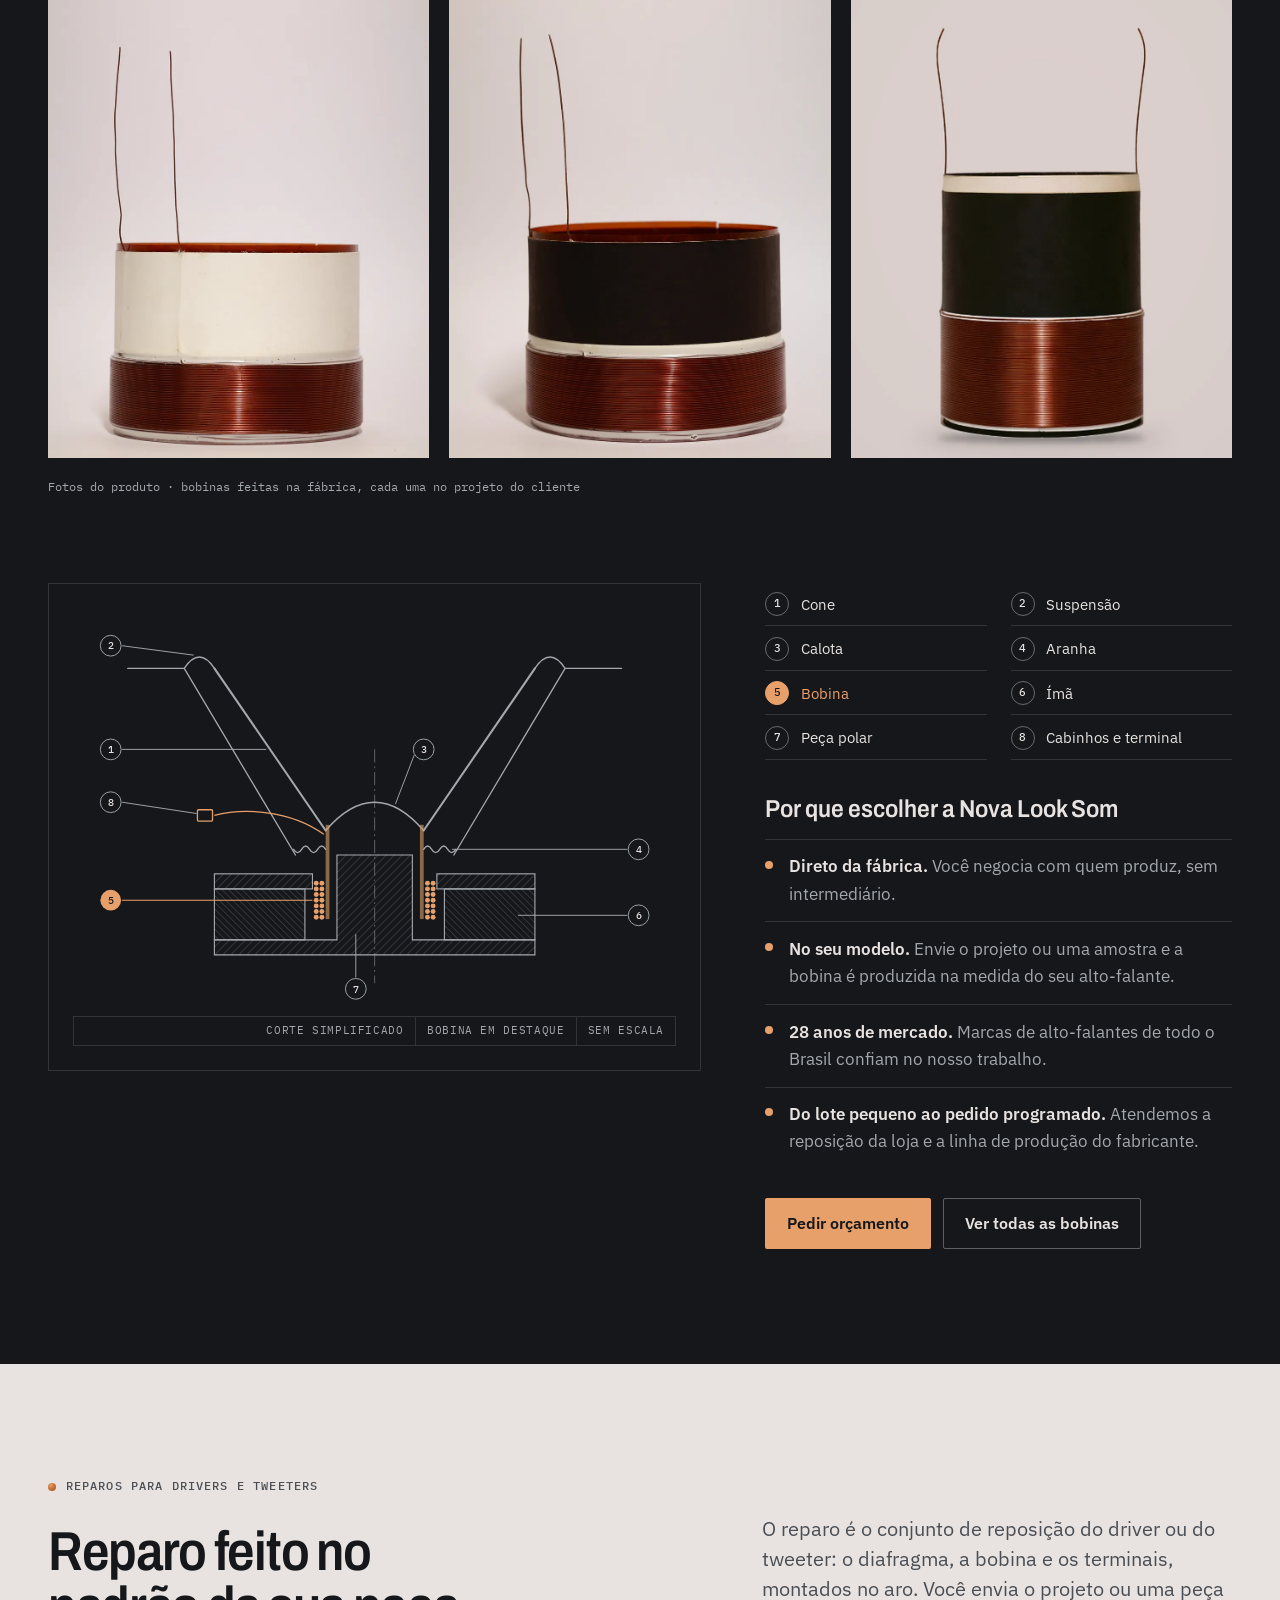
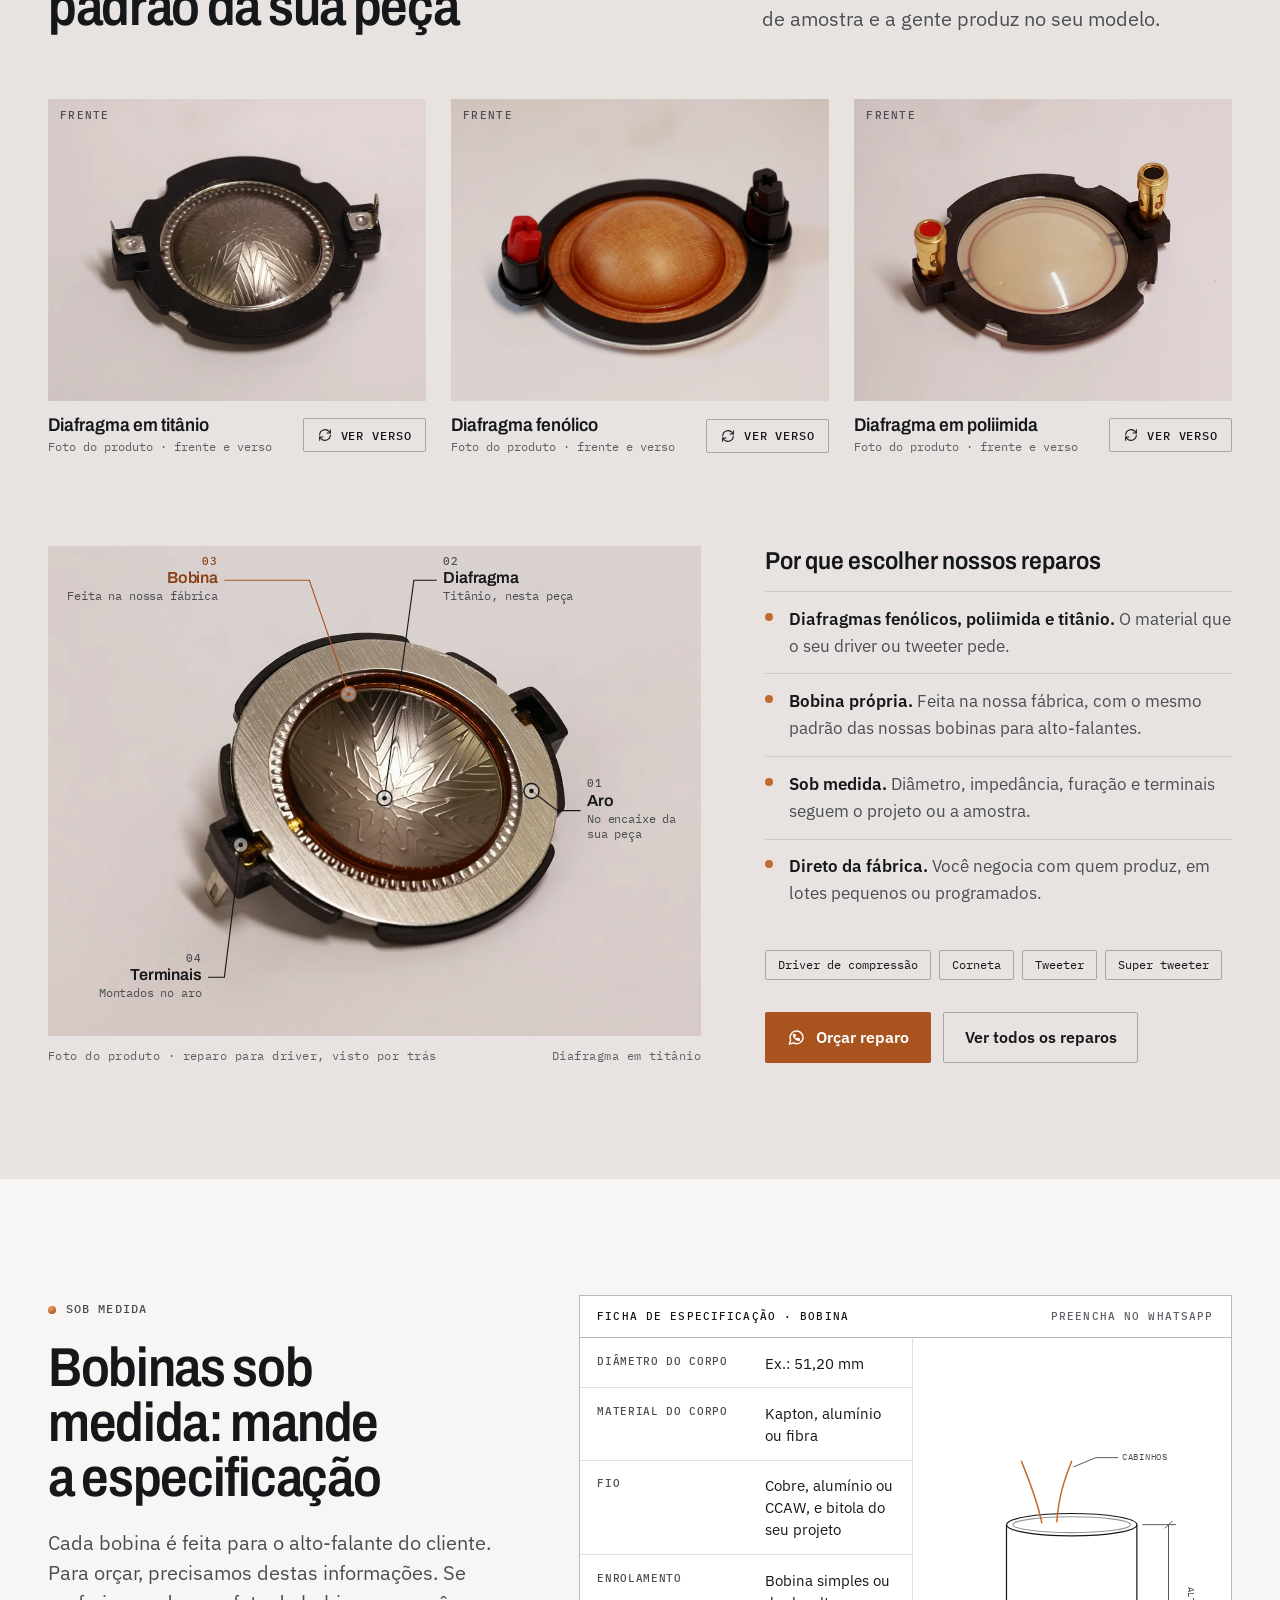
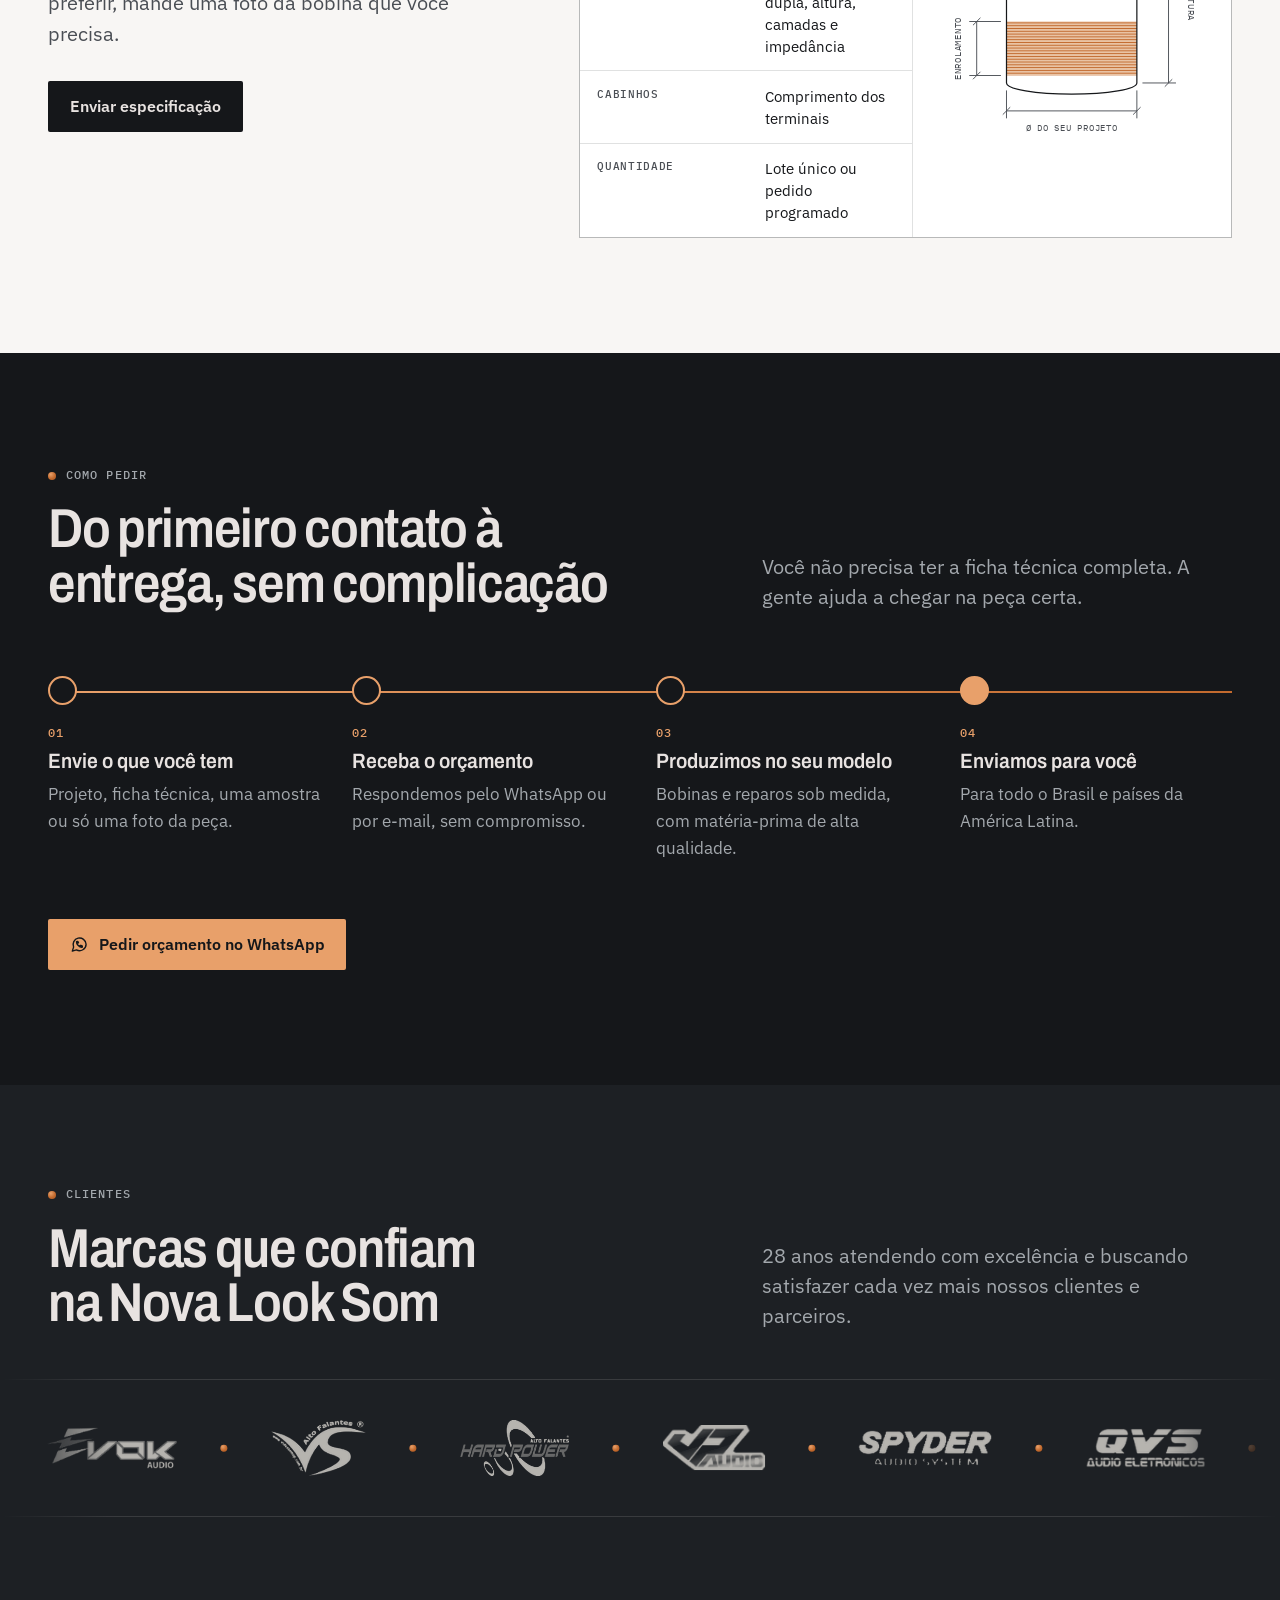
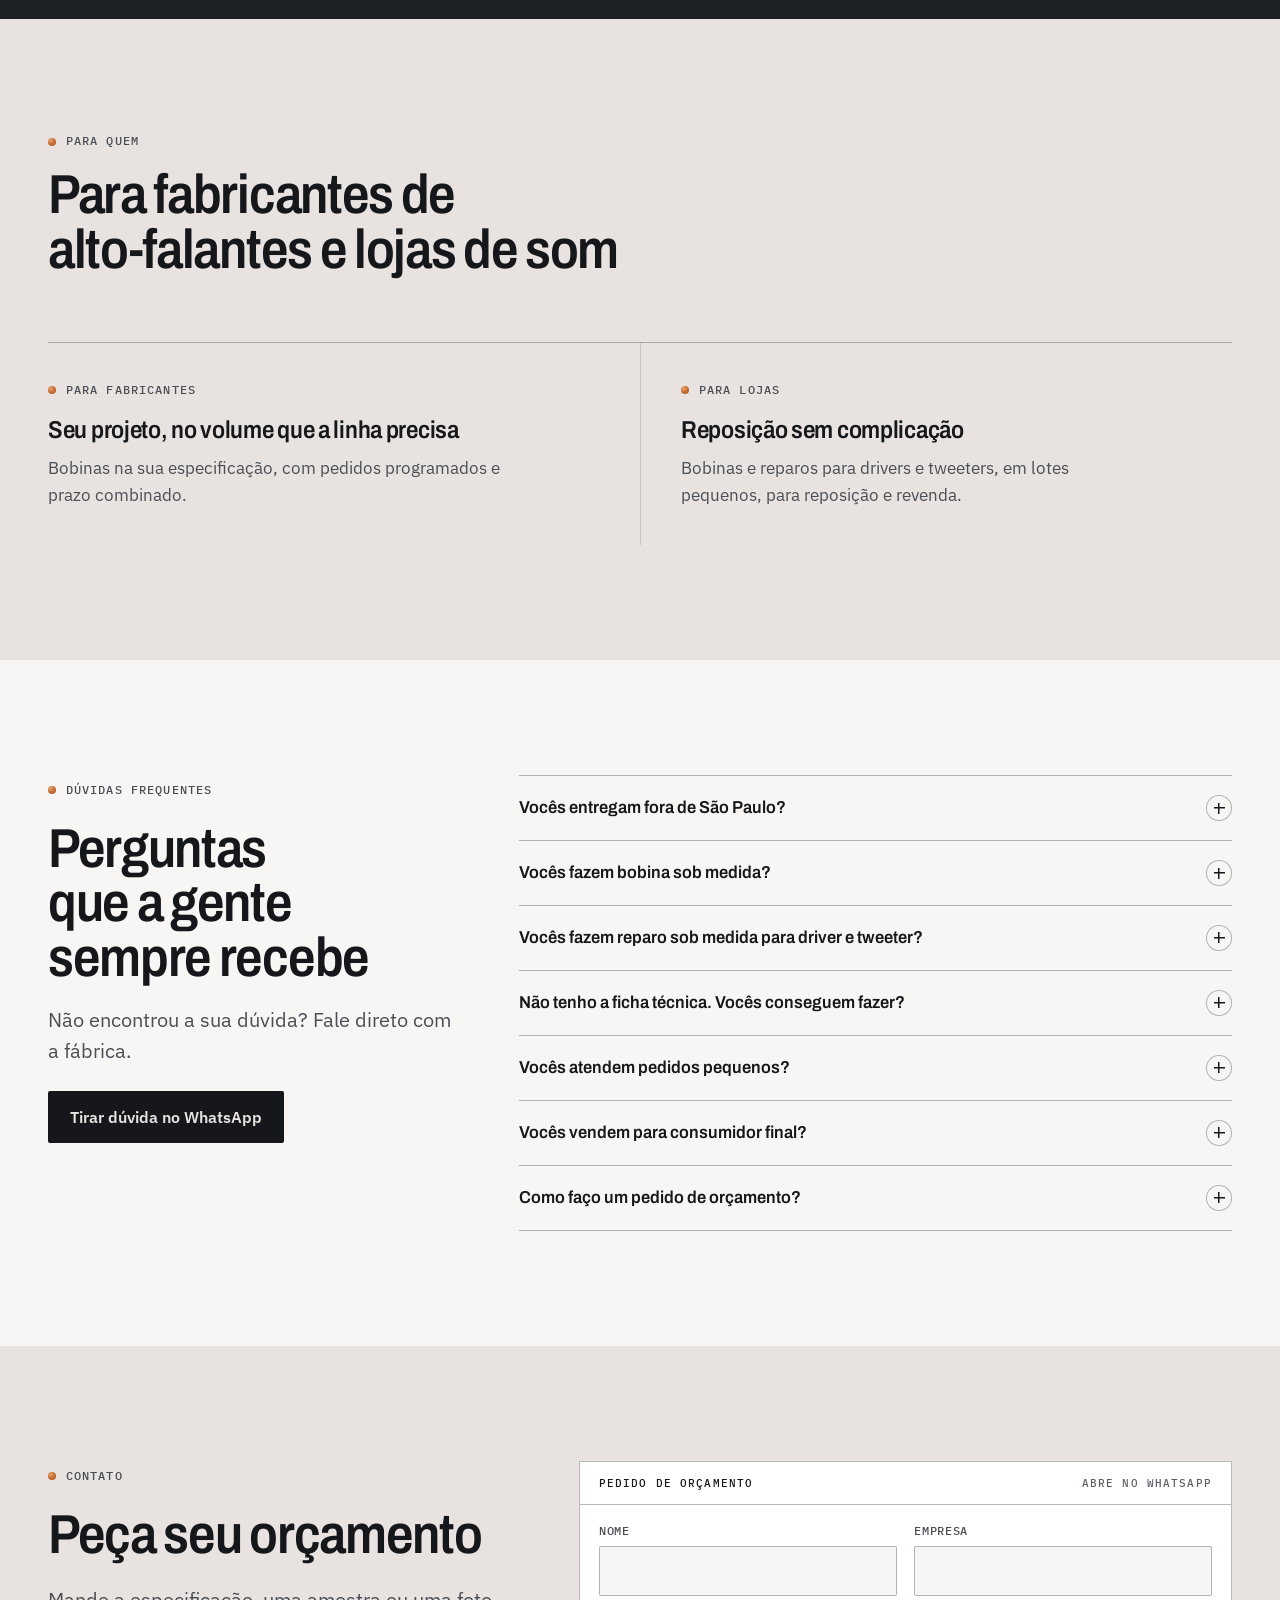
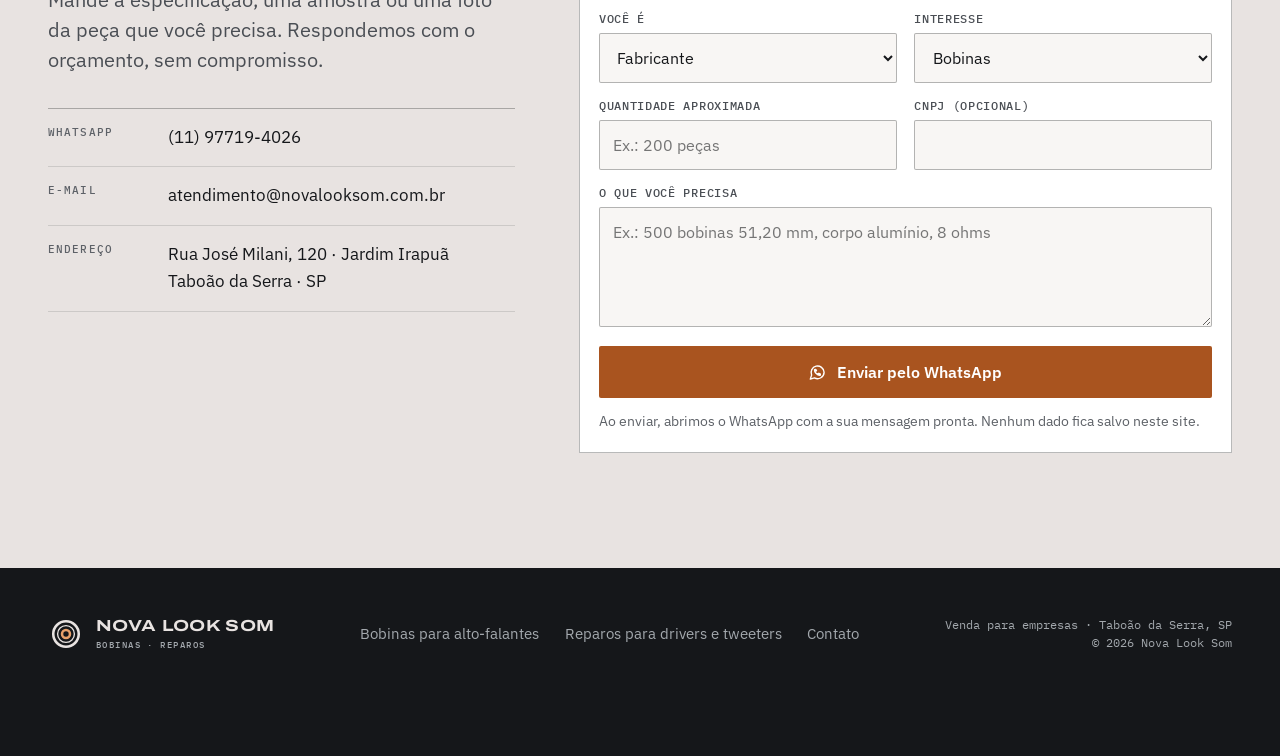
==== commit a2315568: "Remove a venda de drivers do site A fábrica não vende drivers. Sai do site: - home: cartão "Drivers"" ====
--- a/index.html
+++ b/index.html
@@ -36,7 +36,7 @@
     "@type": "LocalBusiness",
     "@id": "https://www.novalooksom.com.br/#empresa",
     "name": "Nova Look Som",
-    "description": "Fábrica de bobinas para alto-falantes, reparos para drivers e tweeters e drivers.",
+    "description": "Fábrica de bobinas para alto-falantes e reparos para drivers e tweeters.",
     "url": "https://www.novalooksom.com.br/",
     "logo": "https://www.novalooksom.com.br/assets/img/favicon-512.png",
     "image": "https://www.novalooksom.com.br/assets/img/favicon-512.png",
@@ -61,7 +61,7 @@
   }
   </script>
   <!-- seo:auto -->
-  <meta property="og:image" content="https://www.novalooksom.com.br/assets/img/og-pt.png">
+  <meta property="og:image" content="https://www.novalooksom.com.br/assets/img/og-pt.png?v=2">
   <meta property="og:image:width" content="1200">
   <meta property="og:image:height" content="630">
   <meta property="og:image:alt" content="Nova Look Som: bobinas para alto-falantes e reparos para drivers e tweeters">
@@ -114,14 +114,6 @@
       },
       {
         "@type": "Question",
-        "name": "Vocês vendem drivers?",
-        "acceptedAnswer": {
-          "@type": "Answer",
-          "text": "Sim. Fale com a gente para consultar os modelos disponíveis."
-        }
-      },
-      {
-        "@type": "Question",
         "name": "Vocês vendem para consumidor final?",
         "acceptedAnswer": {
           "@type": "Answer",
@@ -172,7 +164,7 @@
   <div class="wrap">
     <a class="marca" href="#topo" aria-label="Nova Look Som, início">
       <svg aria-hidden="true"><use href="#marca"/></svg>
-      <span><span class="marca__nome">Nova Look Som</span><span class="marca__desc">Bobinas · Reparos · Drivers</span></span>
+      <span><span class="marca__nome">Nova Look Som</span><span class="marca__desc">Bobinas · Reparos</span></span>
     </a>
     <button class="menu-btn" type="button" aria-expanded="false" aria-controls="menu" aria-label="Abrir menu">
       <svg class="menu-btn__abrir" viewBox="0 0 24 24" fill="none" stroke="currentColor" stroke-width="1.8" stroke-linecap="round" aria-hidden="true"><path d="M4 7h16M4 12h16M4 17h16"/></svg>
@@ -248,7 +240,7 @@
     <li><strong>28 anos</strong><span>No mercado</span></li>
     <li><strong>Todo o Brasil</strong><span>E países da América Latina</span></li>
     <li><strong>Sob medida</strong><span>No diâmetro do seu projeto</span></li>
-    <li><strong>Drivers e reparos</strong><span>Para drivers e tweeters</span></li>
+    <li><strong>Reparos</strong><span>Para drivers e tweeters</span></li>
   </ul>
 </section>
 
@@ -259,7 +251,7 @@
       <p class="rotulo">Quem somos</p>
       <h2 class="titulo" id="quem-titulo">Fábrica de bobinas e reparos em Taboão da Serra, SP</h2>
       <!-- Parágrafo factual: é o trecho que buscadores e assistentes de IA costumam citar -->
-      <p class="lead">A Nova Look Som é uma fábrica de bobinas para alto-falantes e de reparos para drivers e tweeters, com 28 anos no mercado. Fica em Taboão da Serra, na Grande São Paulo, e vende para fabricantes de alto-falantes e lojas de som de todo o Brasil e de países da América Latina. Também vende drivers.</p>
+      <p class="lead">A Nova Look Som é uma fábrica de bobinas para alto-falantes e de reparos para drivers e tweeters, com 28 anos no mercado. Fica em Taboão da Serra, na Grande São Paulo, e vende para fabricantes de alto-falantes e lojas de som de todo o Brasil e de países da América Latina.</p>
       <p class="lead">Tudo é feito sob medida: o cliente envia o projeto, uma amostra ou uma foto da peça e recebe o orçamento pelo WhatsApp (11) 97719-4026.</p>
     </div>
     <figure class="placa-foto">
@@ -275,7 +267,7 @@
   <div class="wrap">
     <div class="cab">
       <p class="rotulo">Produtos</p>
-      <h2 class="titulo" id="produtos-titulo">Bobinas, reparos e drivers direto da fábrica</h2>
+      <h2 class="titulo" id="produtos-titulo">Bobinas e reparos direto da fábrica</h2>
       <p class="lead">Você negocia com quem produz, sem intermediário. Do lote pequeno ao pedido programado.</p>
     </div>
 
@@ -294,11 +286,6 @@
         <h3>Reparos para tweeters</h3>
         <p>Reparos sob medida para tweeters, com diafragma fenólico, poliimida ou titânio, para o agudo voltar a tocar como novo.</p>
         <a class="seta" href="#reparos">Ver reparos</a>
-      </li>
-      <li>
-        <h3>Drivers</h3>
-        <p>Drivers completos para quem monta ou reforma sistemas de som. Consulte os modelos disponíveis.</p>
-        <a class="seta" href="https://wa.me/5511977194026?text=Ol%C3%A1%2C%20vim%20pelo%20site%20e%20quero%20consultar%20os%20modelos%20de%20drivers." target="_blank" rel="noopener">Consultar modelos</a>
       </li>
     </ul>
 
@@ -691,7 +678,7 @@
       <article>
         <p class="rotulo">Para lojas</p>
         <h3>Reposição sem complicação</h3>
-        <p>Bobinas, reparos de drivers e tweeters e drivers, em lotes pequenos, para reposição e revenda.</p>
+        <p>Bobinas e reparos para drivers e tweeters, em lotes pequenos, para reposição e revenda.</p>
       </article>
     </div>
   </div>
@@ -712,7 +699,6 @@
       <details><summary>Vocês fazem reparo sob medida para driver e tweeter?</summary><p>Sim. Fazemos reparos com diafragma fenólico, poliimida ou titânio, no modelo da sua peça. Envie o projeto ou uma amostra, a impedância e a quantidade.</p></details>
       <details><summary>Não tenho a ficha técnica. Vocês conseguem fazer?</summary><p>Sim. Envie uma amostra ou uma foto da peça e a gente ajuda a chegar no modelo certo.</p></details>
       <details><summary>Vocês atendem pedidos pequenos?</summary><p>Sim. Atendemos desde lotes pequenos, para a reposição de lojas, até pedidos programados para fabricantes.</p></details>
-      <details><summary>Vocês vendem drivers?</summary><p>Sim. Fale com a gente para consultar os modelos disponíveis.</p></details>
       <details><summary>Vocês vendem para consumidor final?</summary><p>Não. A Nova Look Som vende para empresas: fabricantes de alto-falantes e lojas. Se você precisa consertar o seu som, procure uma loja de som da sua região.</p></details>
       <details><summary>Como faço um pedido de orçamento?</summary><p>Pelo WhatsApp (11) 97719-4026, pelo e-mail atendimento@novalooksom.com.br ou pelo formulário abaixo.</p></details>
     </div>
@@ -743,7 +729,7 @@
             <select id="f-tipo" name="tipo"><option>Fabricante</option><option>Loja</option><option>Outro</option></select>
           </label>
           <label>Interesse
-            <select id="f-interesse" name="interesse"><option>Bobinas</option><option>Reparos para drivers</option><option>Reparos para tweeters</option><option>Drivers</option></select>
+            <select id="f-interesse" name="interesse"><option>Bobinas</option><option>Reparos para drivers</option><option>Reparos para tweeters</option></select>
           </label>
           <label>Quantidade aproximada<input id="f-qtd" name="quantidade" type="text" placeholder="Ex.: 200 peças"></label>
           <label>CNPJ (opcional)<input id="f-cnpj" name="cnpj" type="text" inputmode="numeric"></label>
@@ -766,7 +752,7 @@
   <div class="wrap">
     <a class="marca" href="#topo" aria-label="Nova Look Som, voltar ao início">
       <svg aria-hidden="true"><use href="#marca"/></svg>
-      <span><span class="marca__nome">Nova Look Som</span><span class="marca__desc">Bobinas · Reparos · Drivers</span></span>
+      <span><span class="marca__nome">Nova Look Som</span><span class="marca__desc">Bobinas · Reparos</span></span>
     </a>
     <nav aria-label="Páginas do site">
       <a href="bobinas-para-alto-falantes.html">Bobinas para alto-falantes</a>
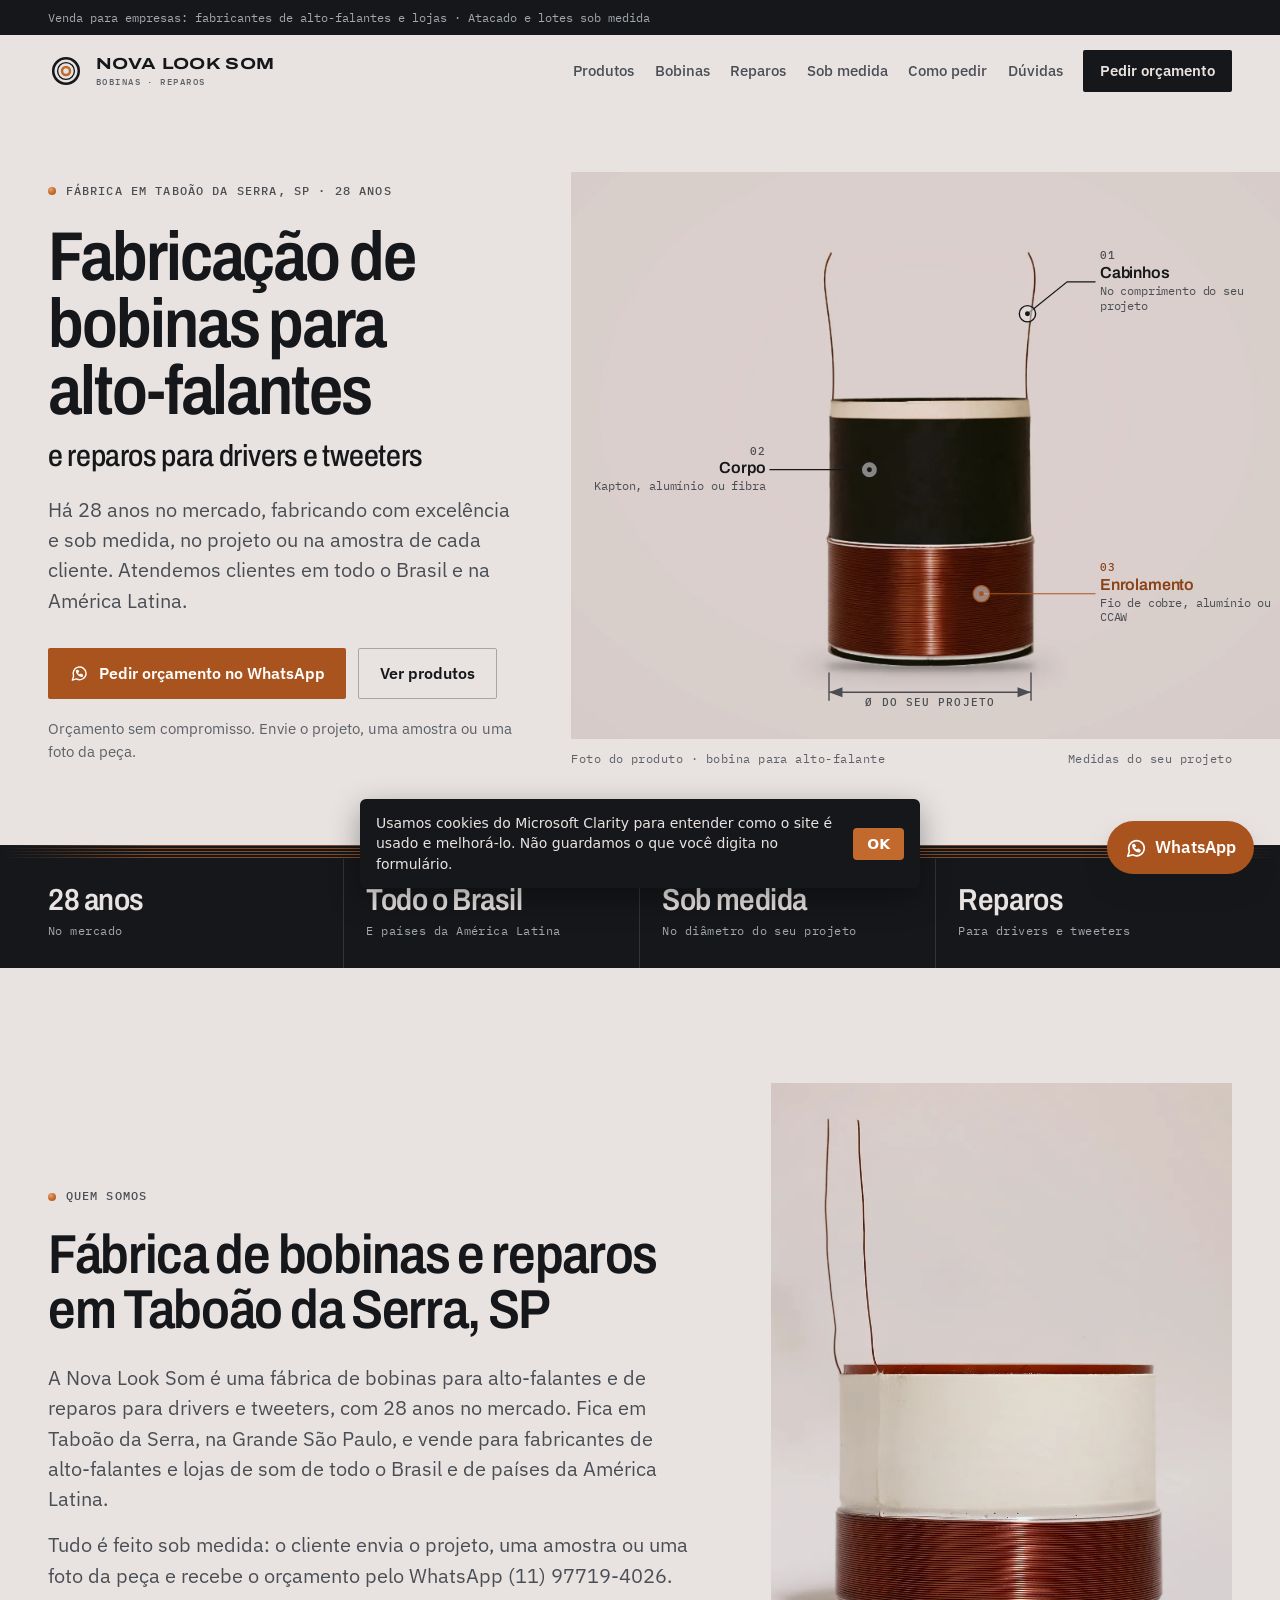
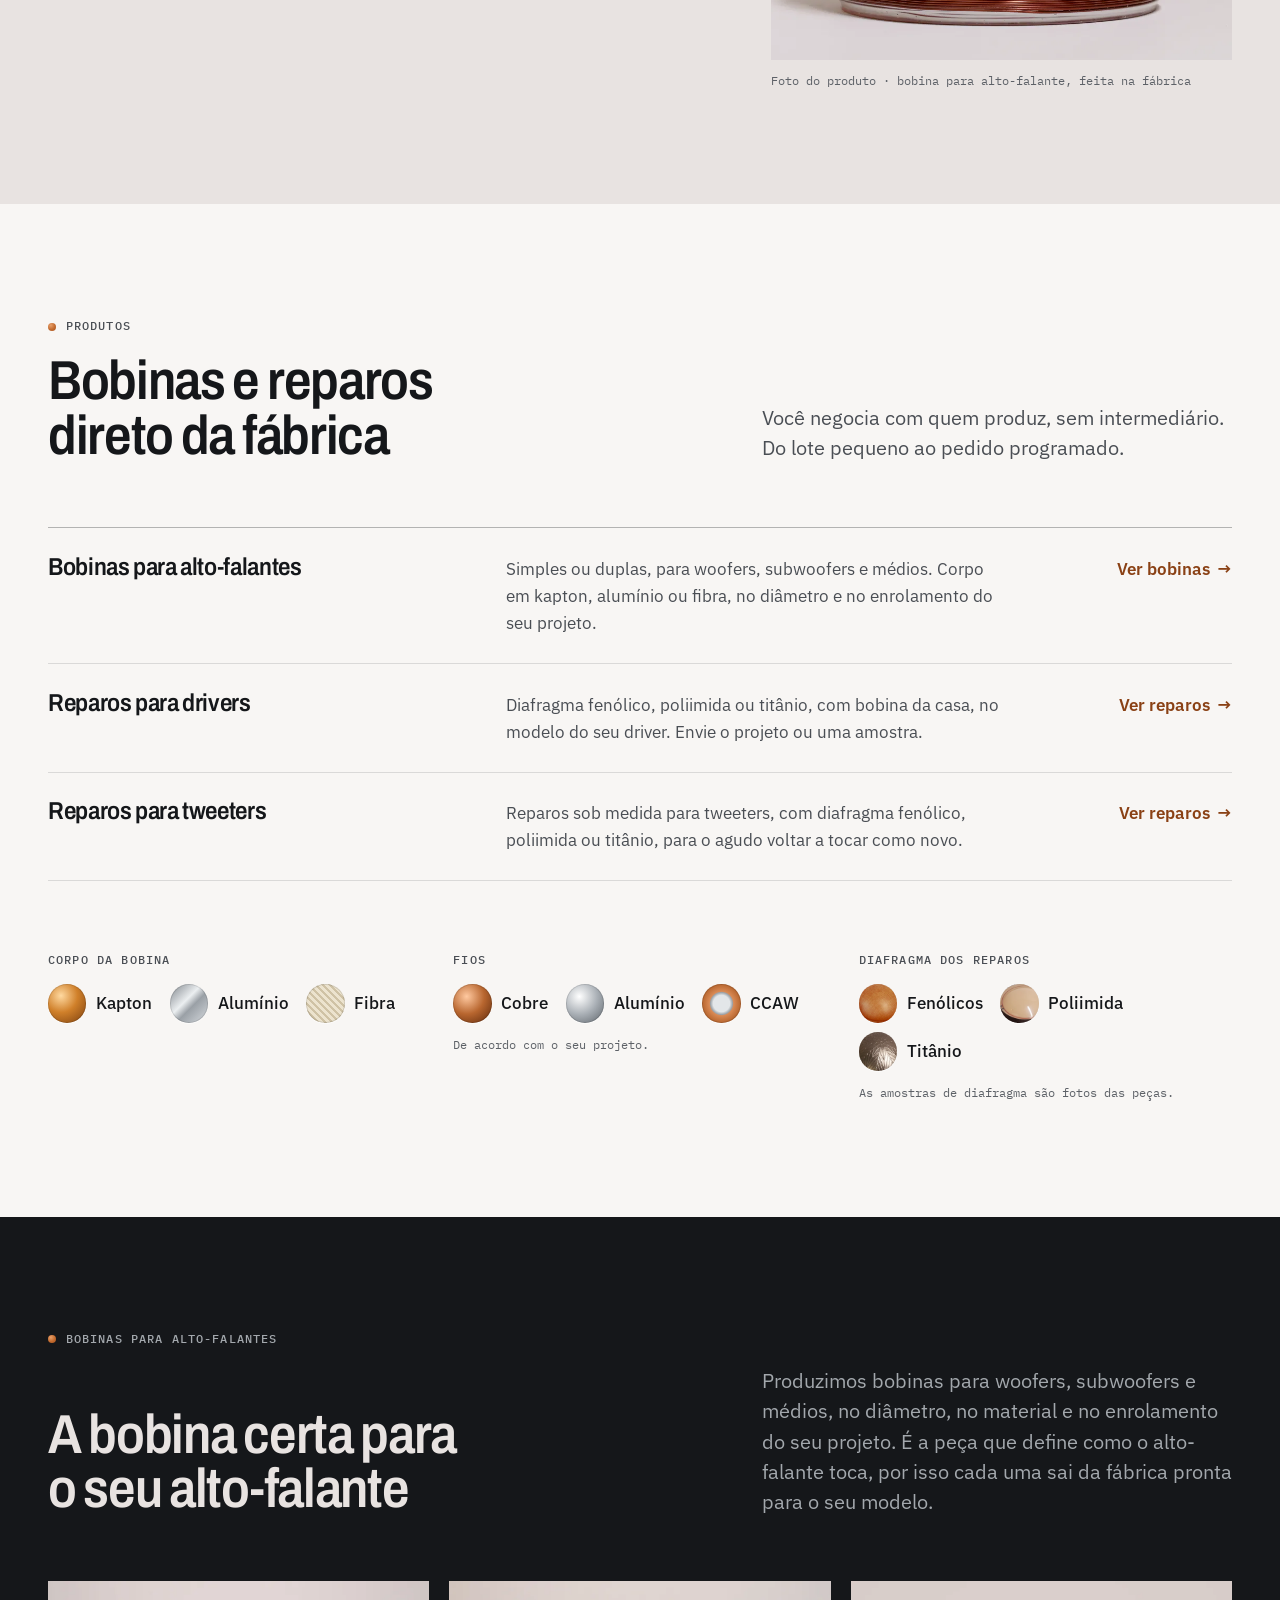
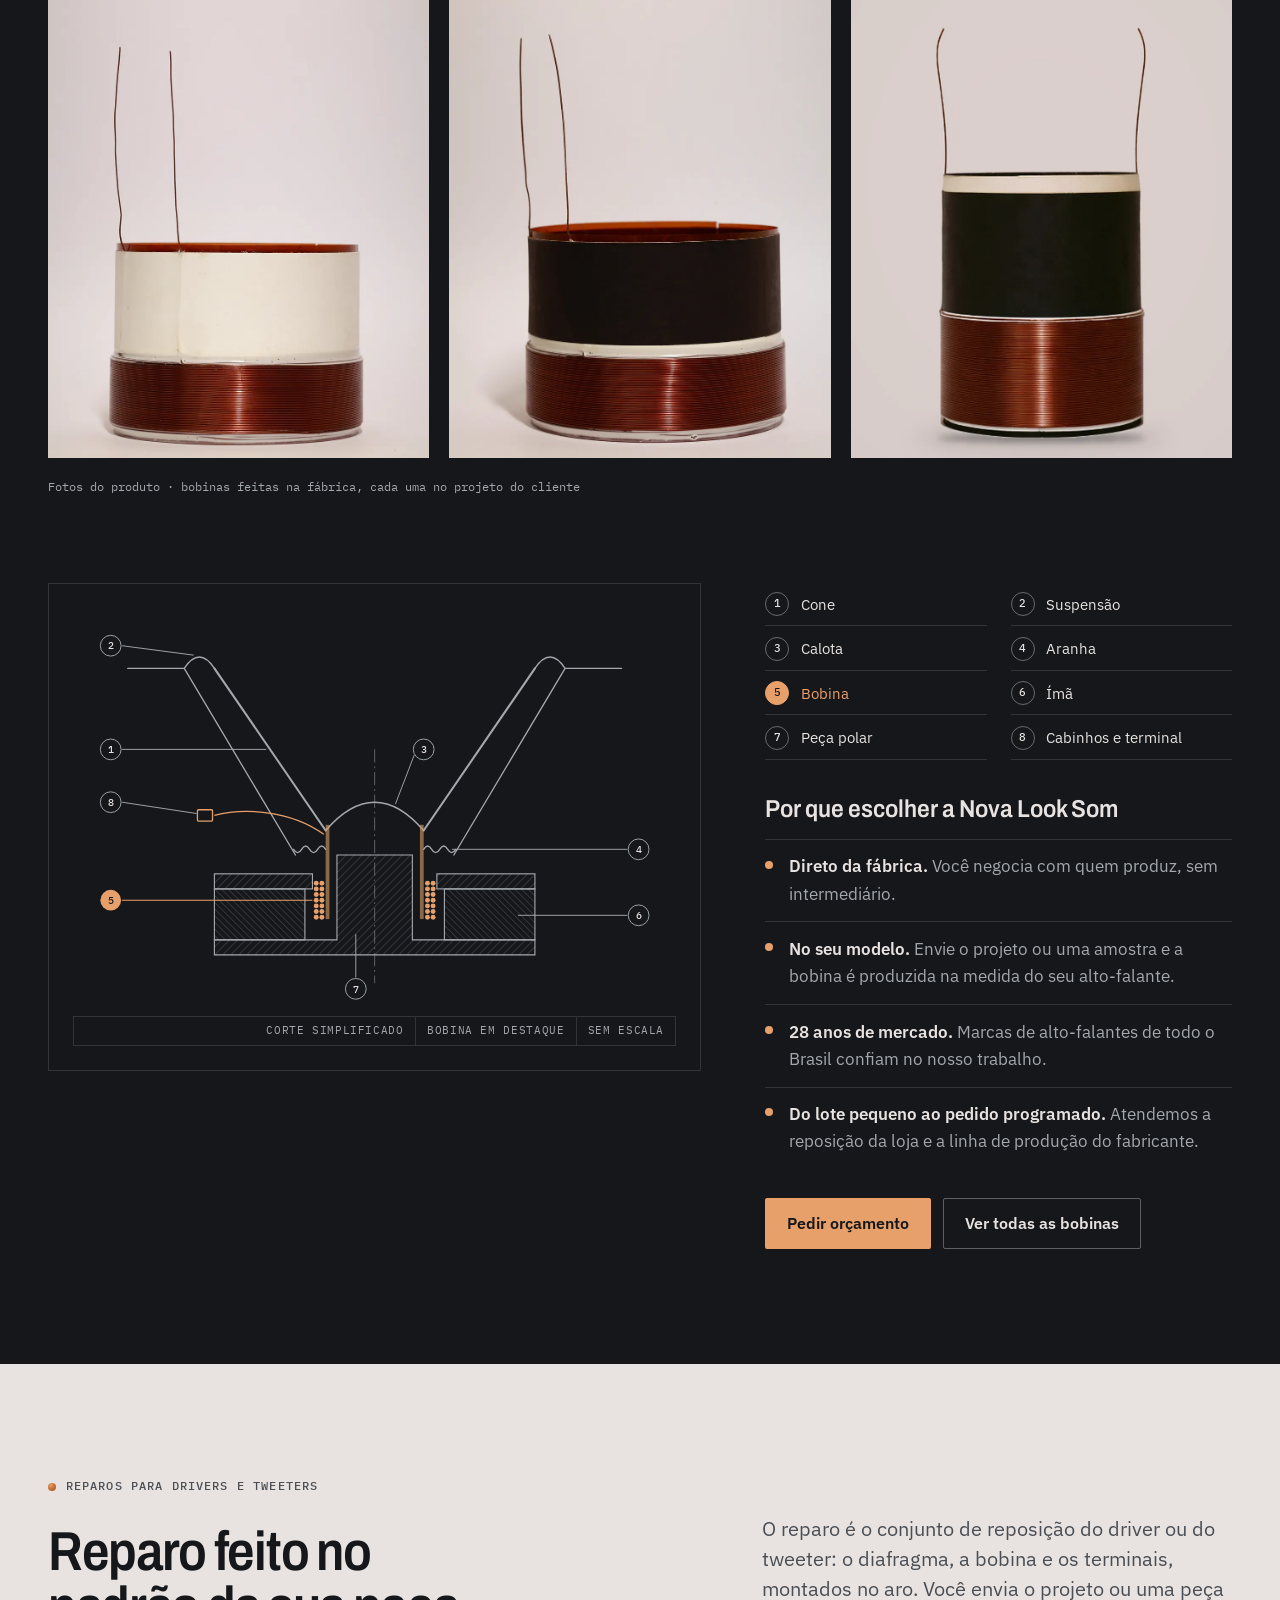
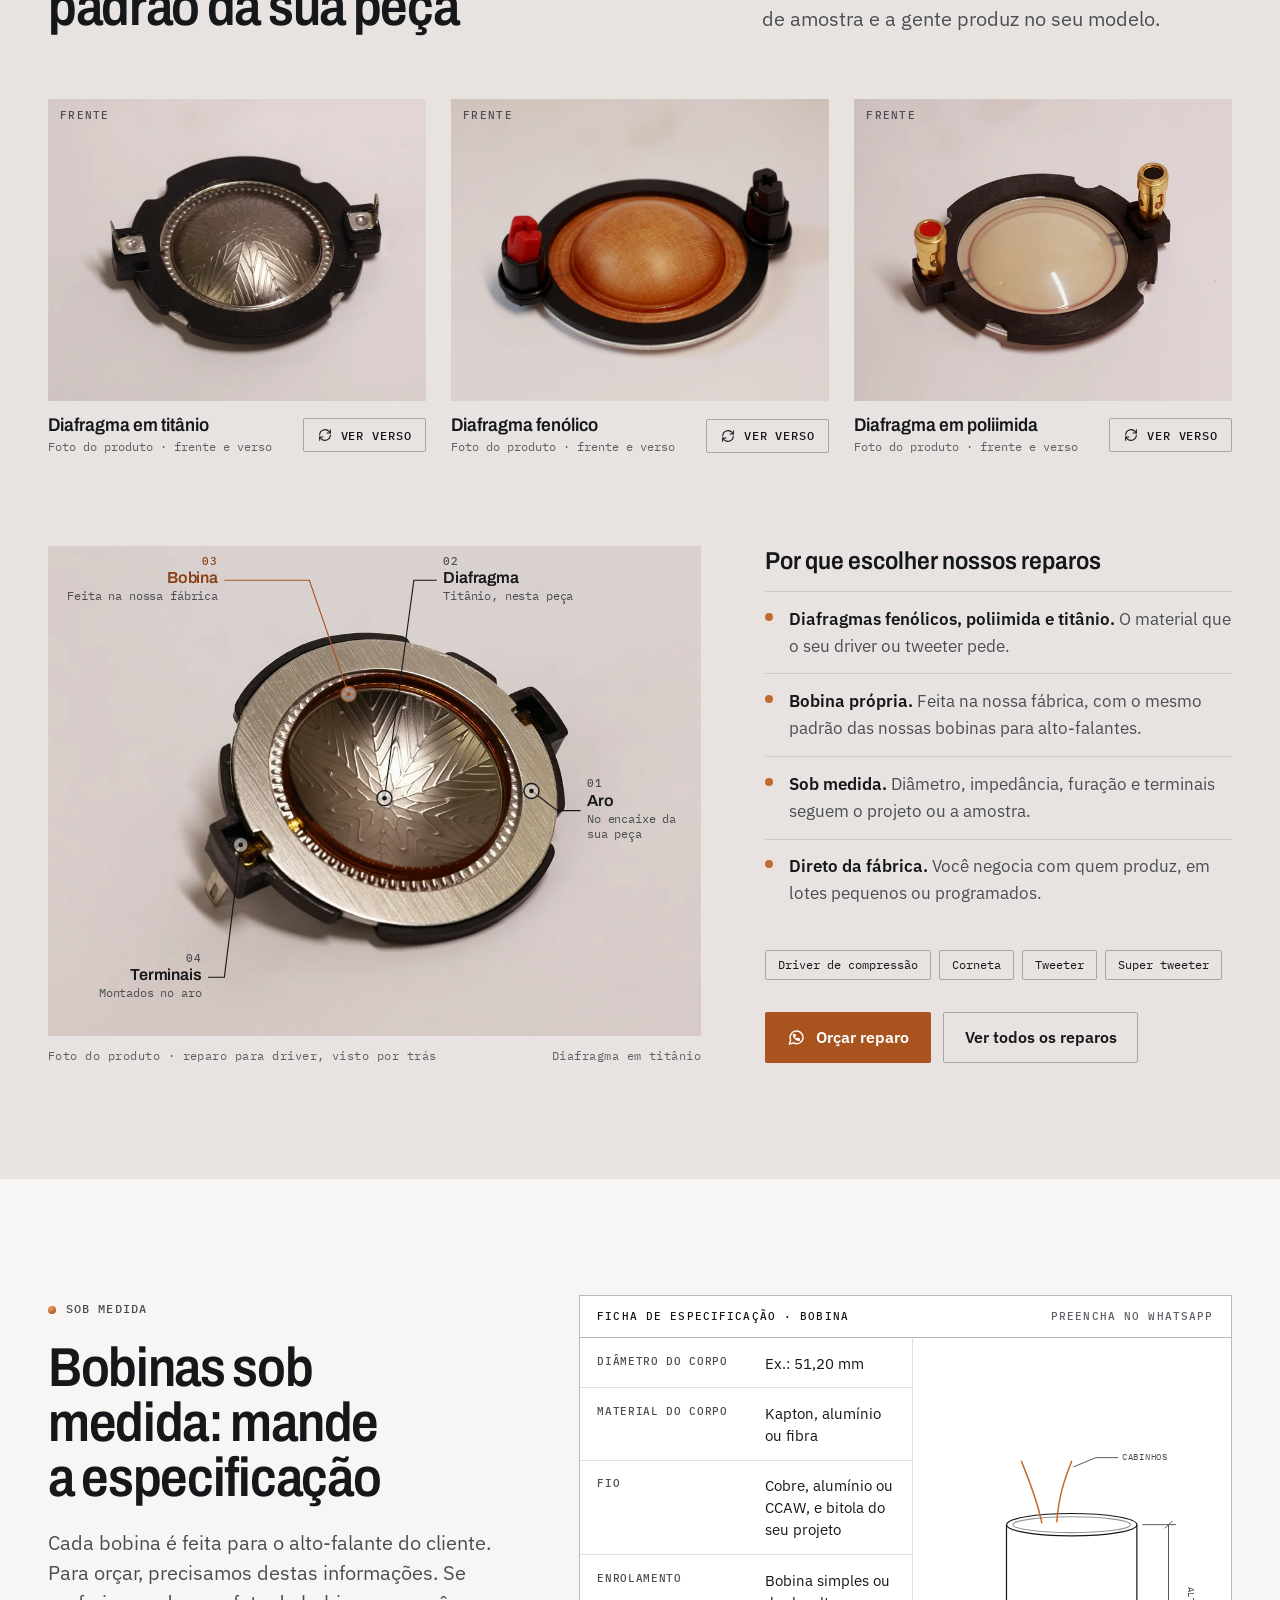
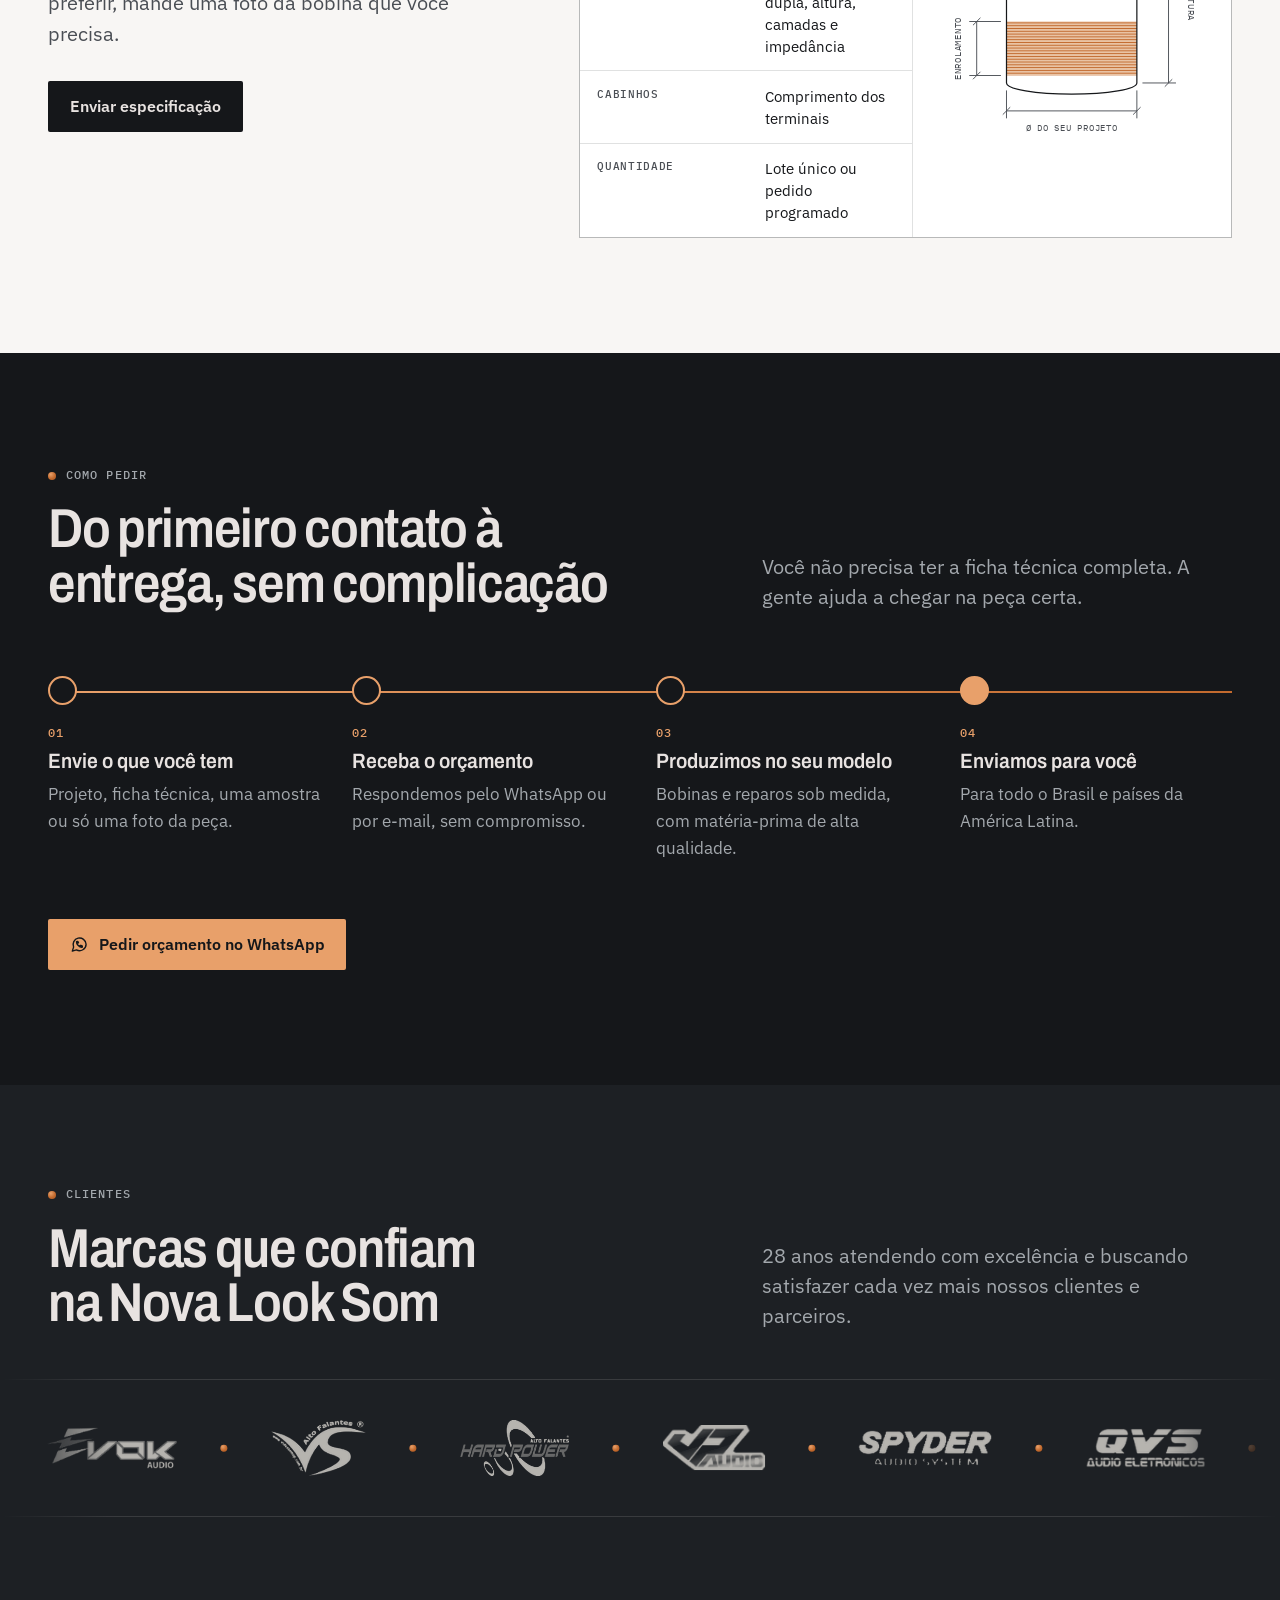
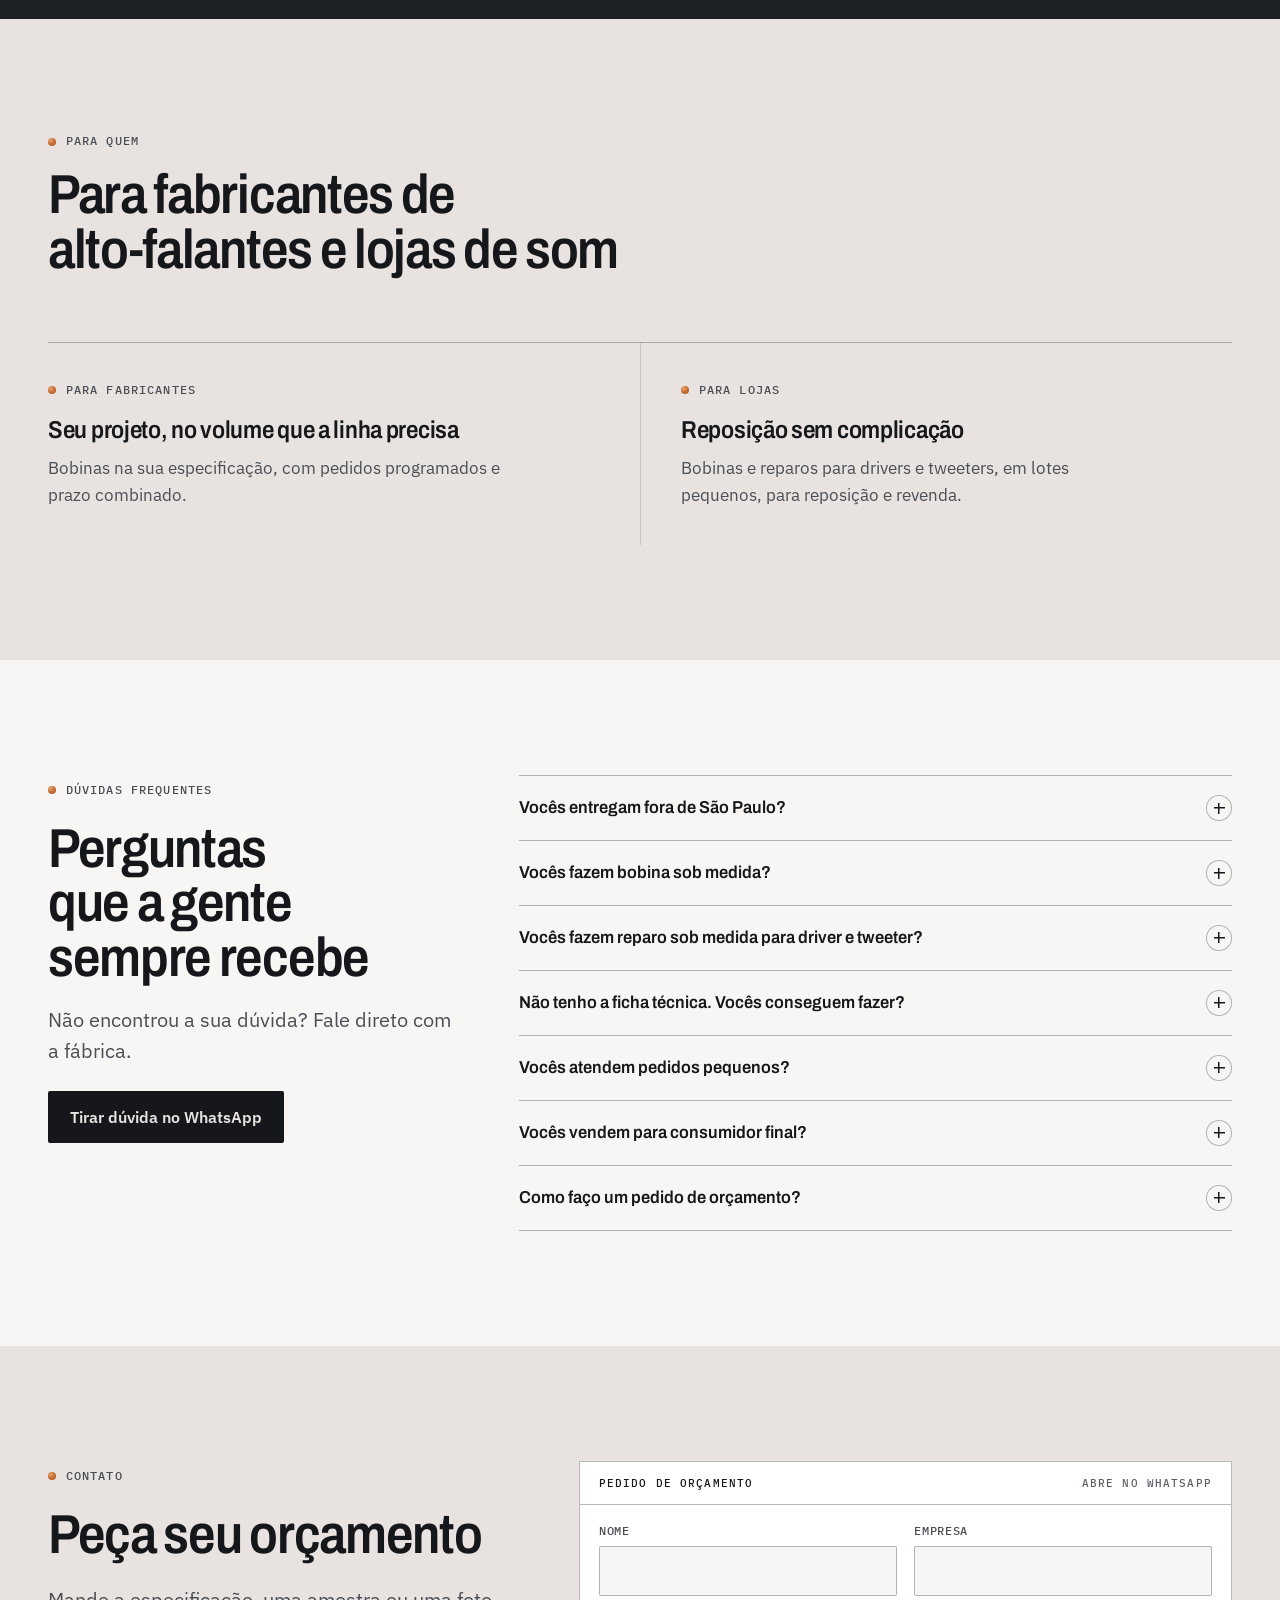
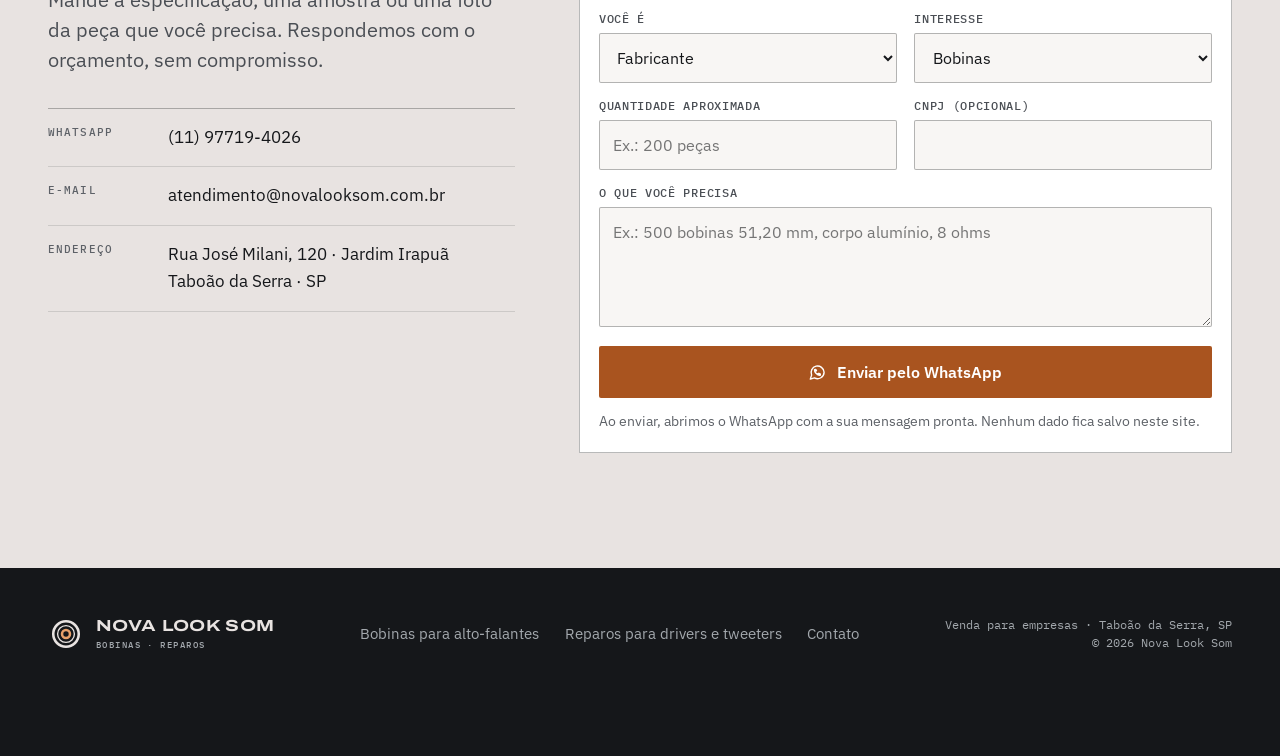
==== commit f13165ef: "Instala o Microsoft Clarity e um aviso de cookies Mapa de cliques, rolagem e gravações de visita em " ====
--- a/index.html
+++ b/index.html
@@ -134,6 +134,8 @@
   <!-- Cloudflare Web Analytics (sem cookies) -->
   <script type="module" src="https://static.cloudflareinsights.com/beacon.min.js" data-cf-beacon='{"token": "b05c9703646f45229eb1f90c8fb7e24c"}'></script>
   <!-- /seo:auto -->
+  <!-- Microsoft Clarity: mapa de cliques e rolagem -->
+  <script>(function(c,l,a,r,i,t,y){c[a]=c[a]||function(){(c[a].q=c[a].q||[]).push(arguments)};t=l.createElement(r);t.async=1;t.src="https://www.clarity.ms/tag/"+i;y=l.getElementsByTagName(r)[0];y.parentNode.insertBefore(t,y);})(window,document,"clarity","script","zf4q22u8i5");</script>
 </head>
 <body>
 <a class="pular" href="#conteudo">Pular para o conteúdo</a>
@@ -766,5 +768,7 @@
 <a class="zap" href="https://wa.me/5511977194026?text=Ol%C3%A1%2C%20vim%20pelo%20site." target="_blank" rel="noopener" aria-label="Conversar no WhatsApp"><svg aria-hidden="true"><use href="#ic-zap"/></svg><span>WhatsApp</span></a>
 
 <script src="assets/js/v2.js"></script>
+<div id="aviso-cookies" style="display:none;position:fixed;left:12px;right:12px;bottom:12px;z-index:200;max-width:560px;margin:0 auto;padding:14px 16px;background:#15171a;color:#e8e3e1;font:14px/1.45 system-ui,sans-serif;border-radius:6px;box-shadow:0 10px 30px rgba(0,0,0,.35);gap:12px;align-items:center"><span id="aviso-cookies-txt"></span><button type="button" style="flex:none;padding:8px 14px;border:0;border-radius:4px;background:#c26a2e;color:#fff;font:600 14px system-ui,sans-serif;cursor:pointer">OK</button></div>
+<script>(function(){var k='nls-aviso-cookies',el=document.getElementById('aviso-cookies');try{if(localStorage.getItem(k))return}catch(e){}var l=(document.documentElement.lang||'pt').slice(0,2),t={pt:'Usamos cookies do Microsoft Clarity para entender como o site é usado e melhorá-lo. Não guardamos o que você digita no formulário.',es:'Usamos cookies de Microsoft Clarity para entender cómo se usa el sitio y mejorarlo. No guardamos lo que escribe en el formulario.',en:'We use Microsoft Clarity cookies to understand how the site is used and improve it.'};document.getElementById('aviso-cookies-txt').textContent=t[l]||t.en;el.style.display="flex";el.querySelector('button').onclick=function(){el.style.display="none";try{localStorage.setItem(k,'1')}catch(e){}};})();</script>
 </body>
 </html>
